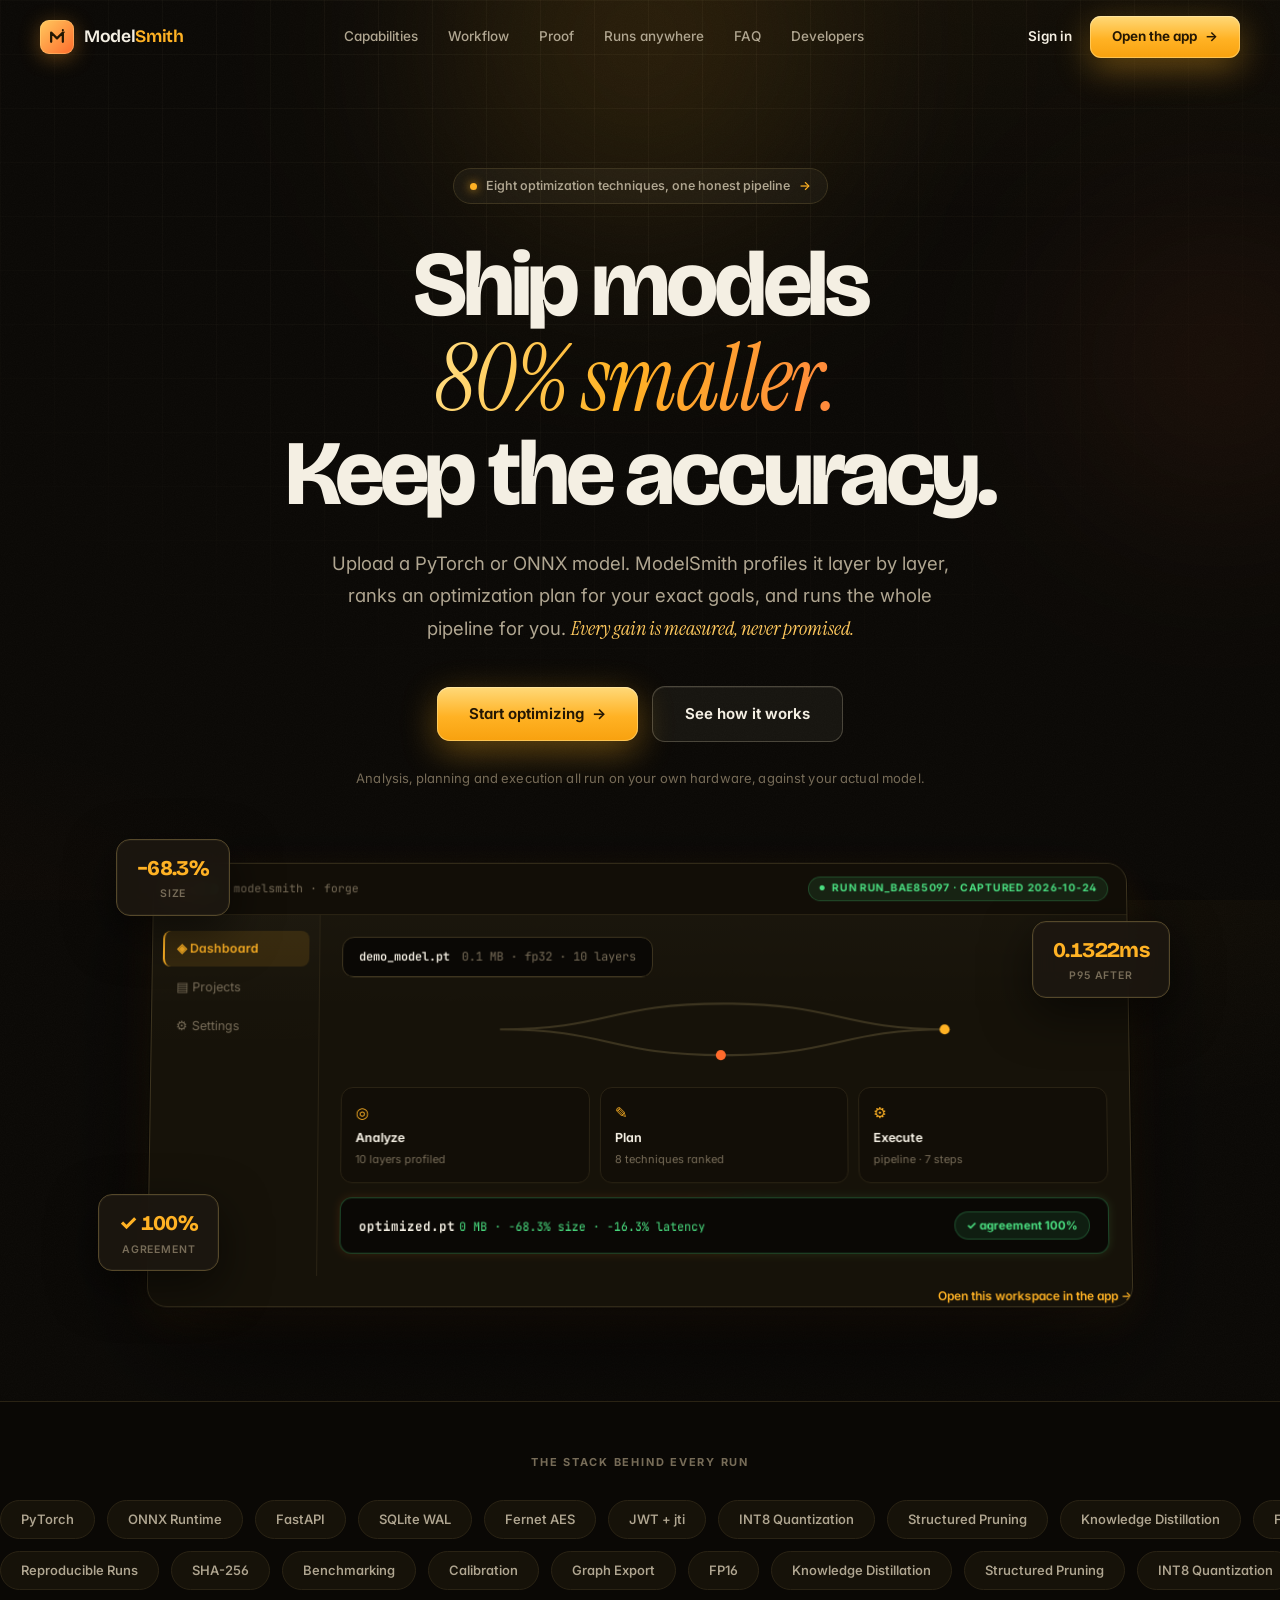
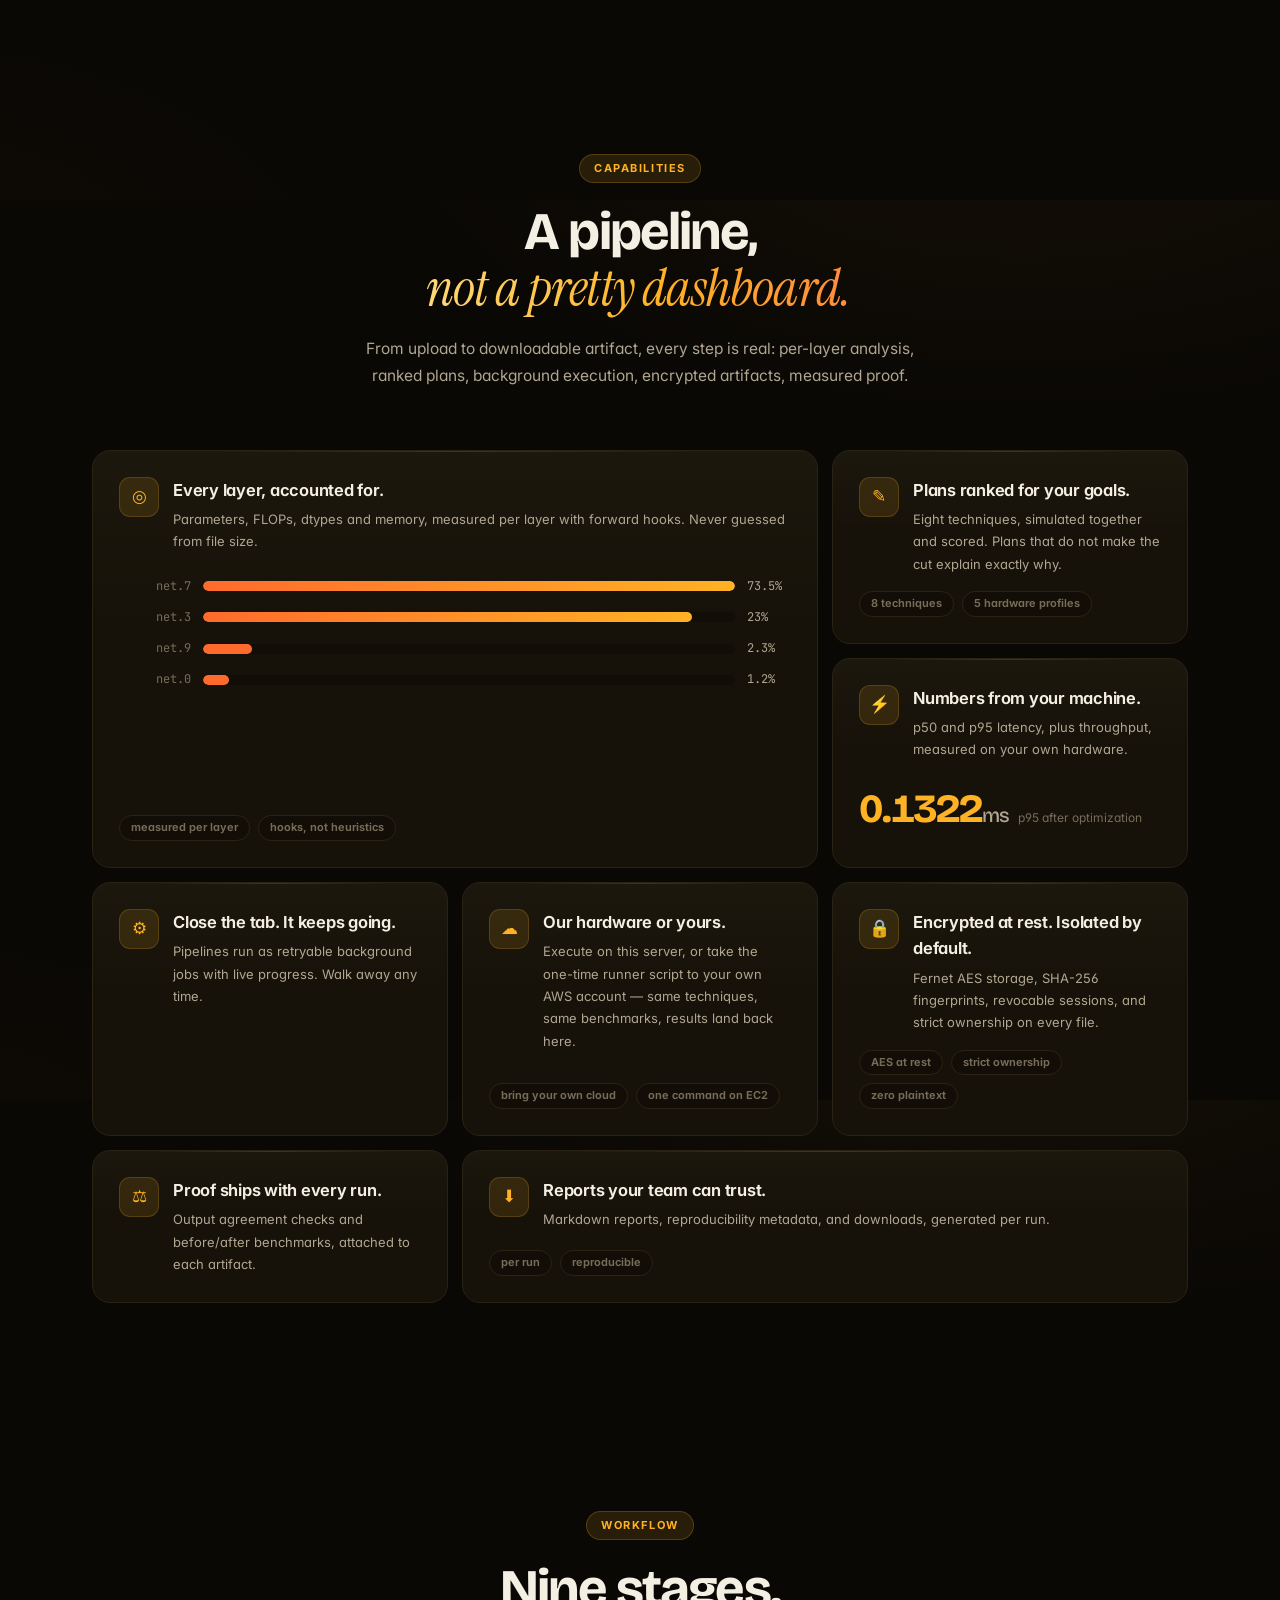
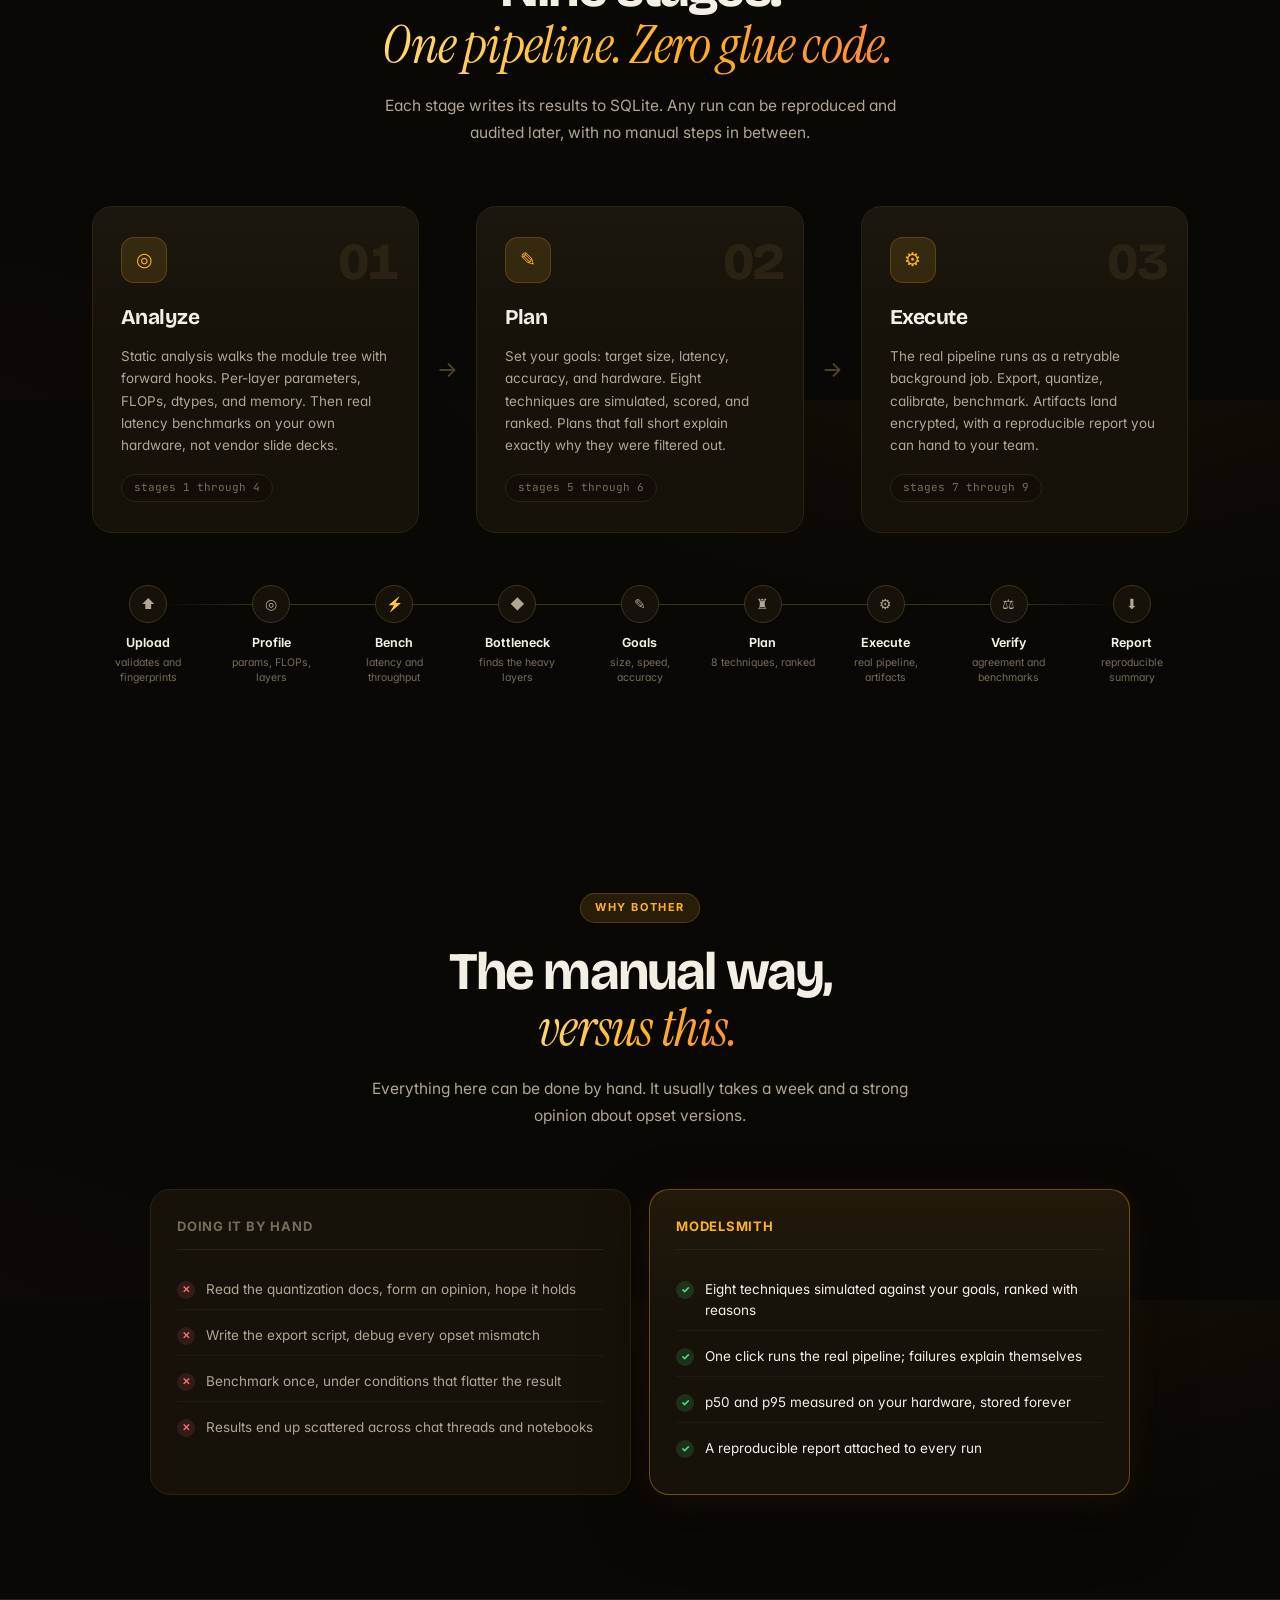
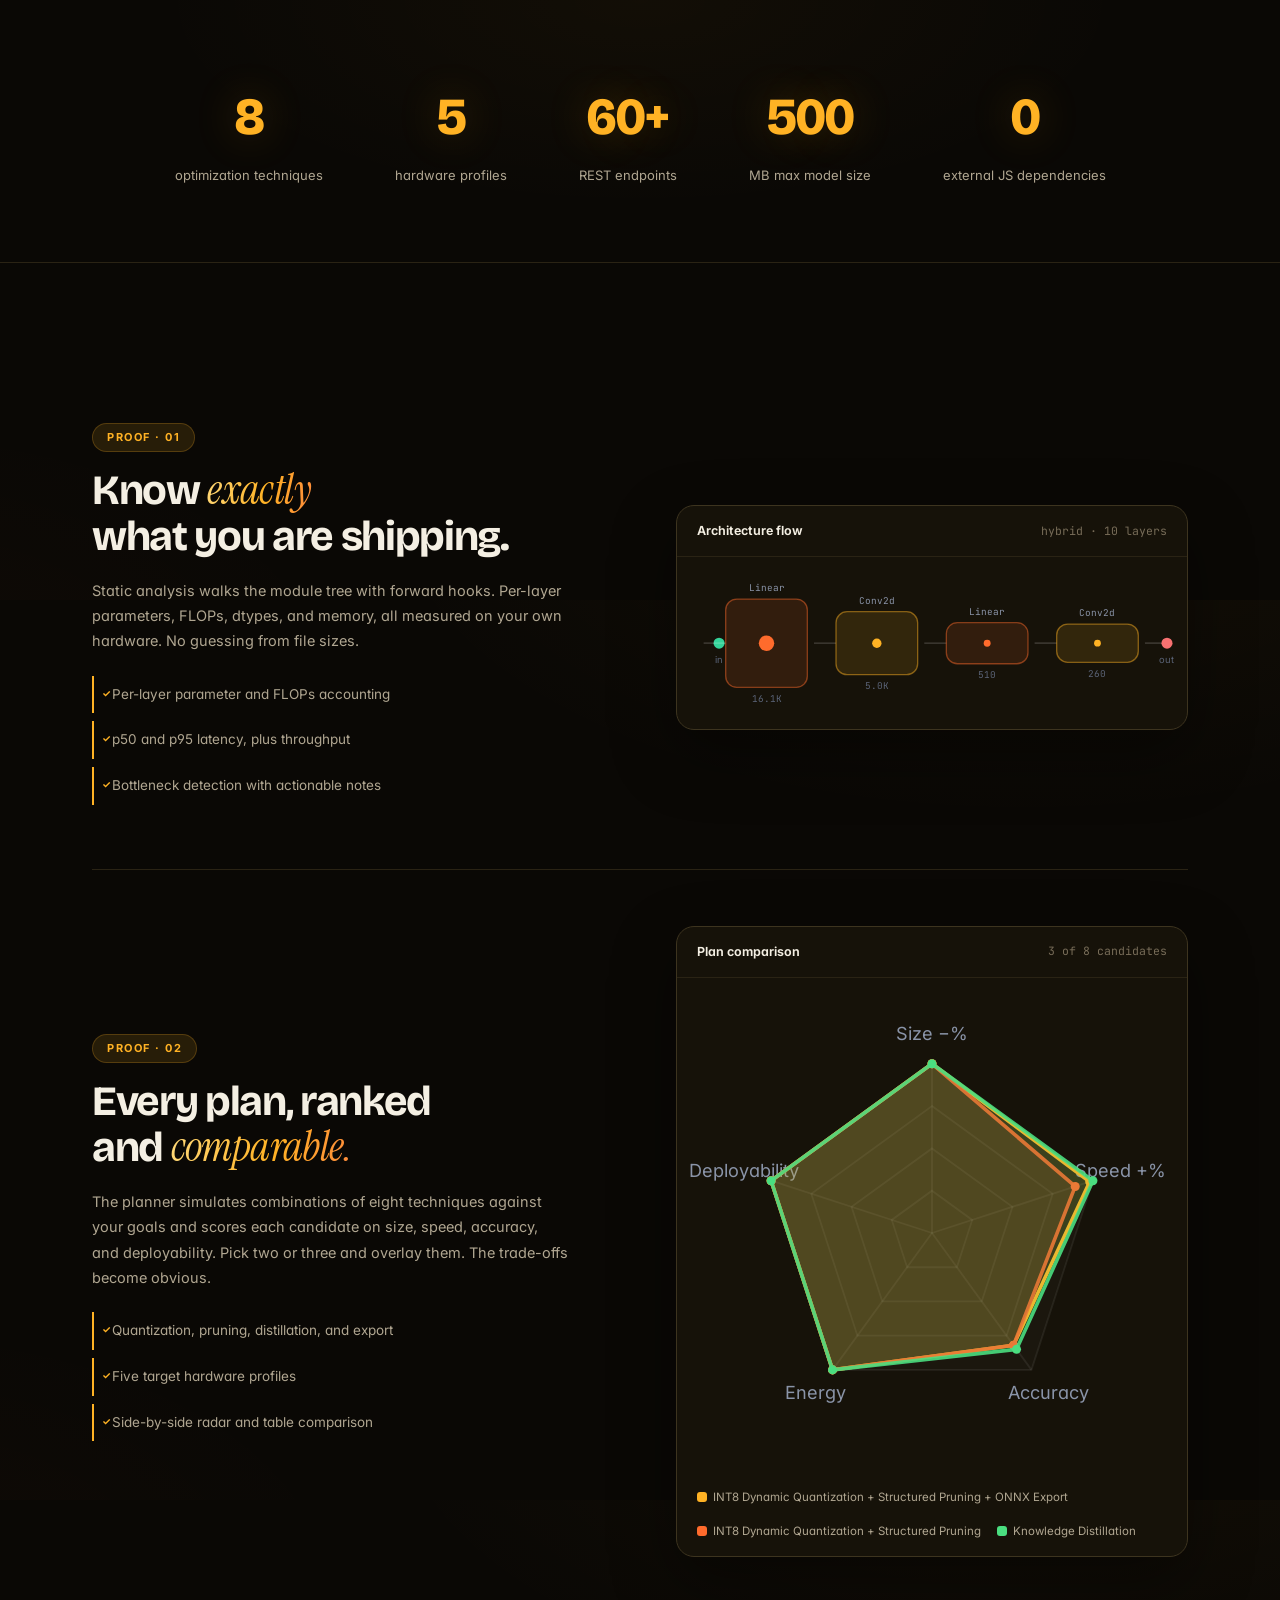
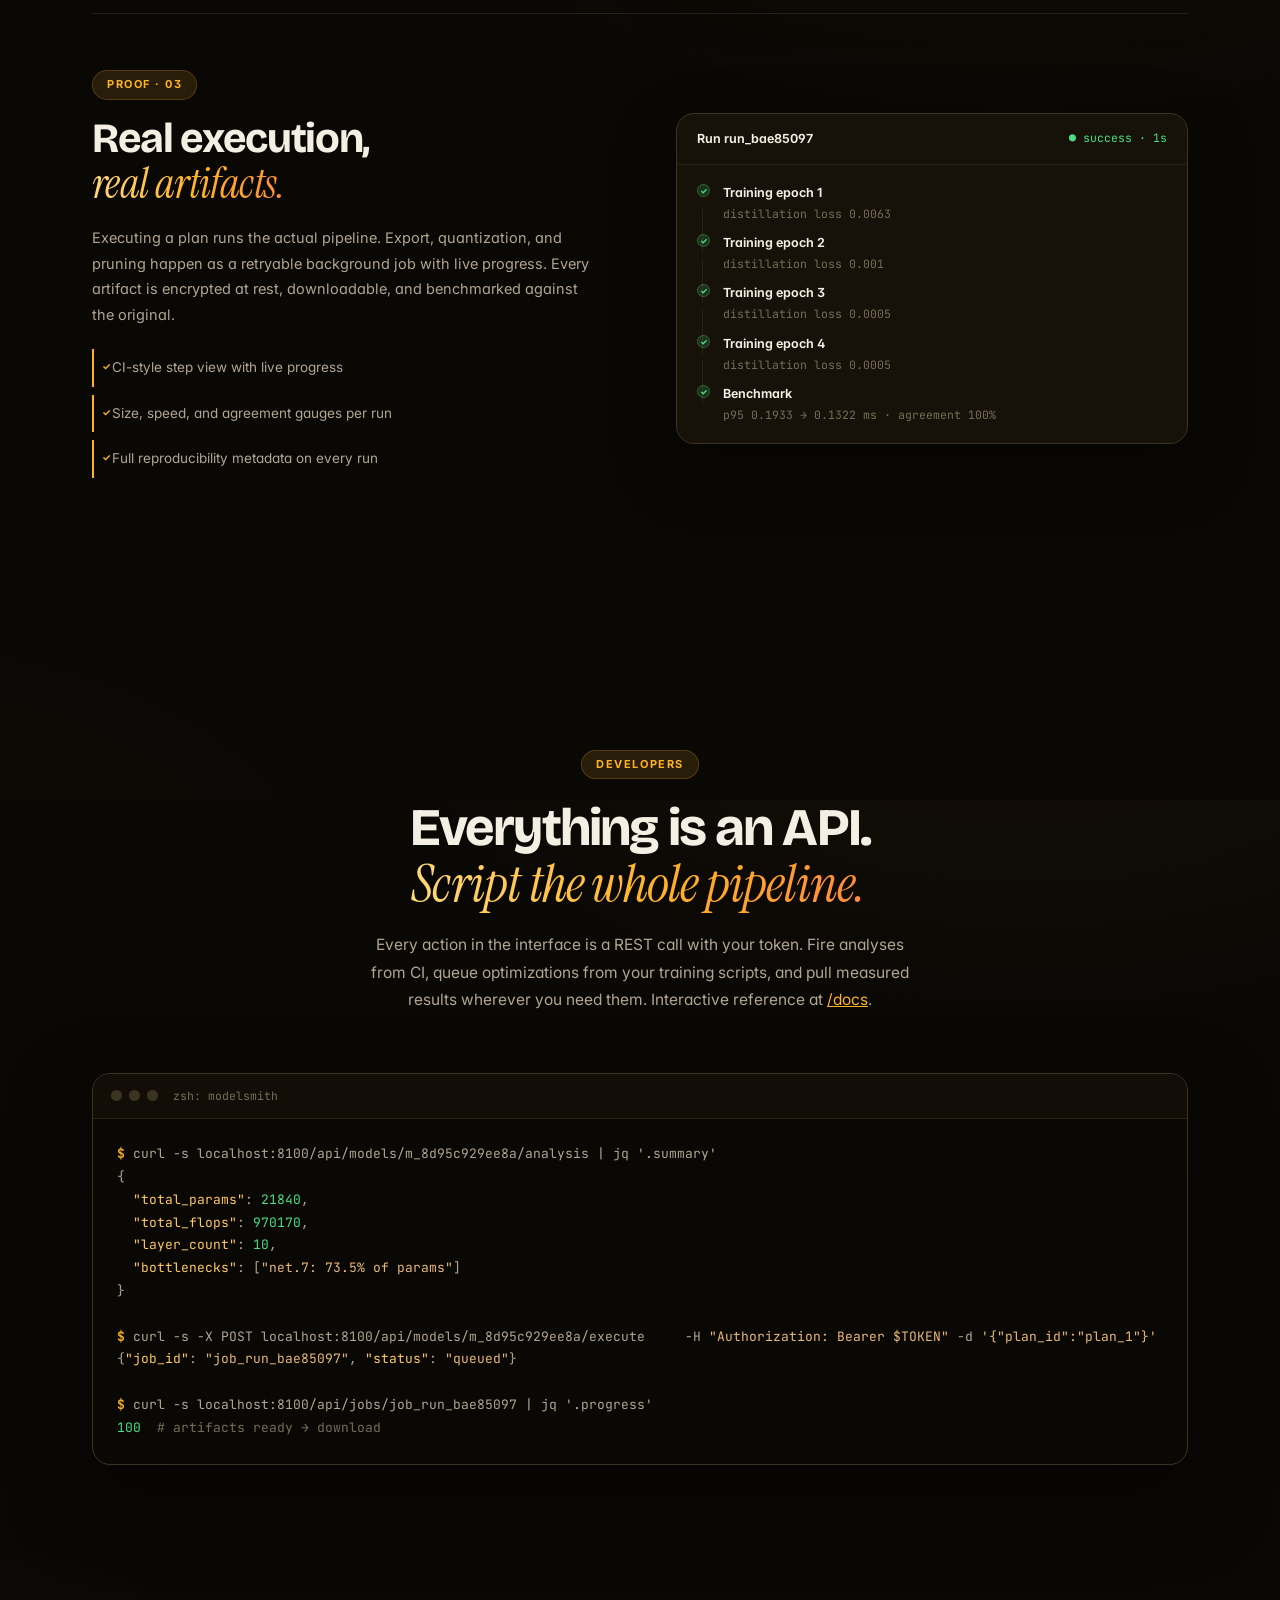
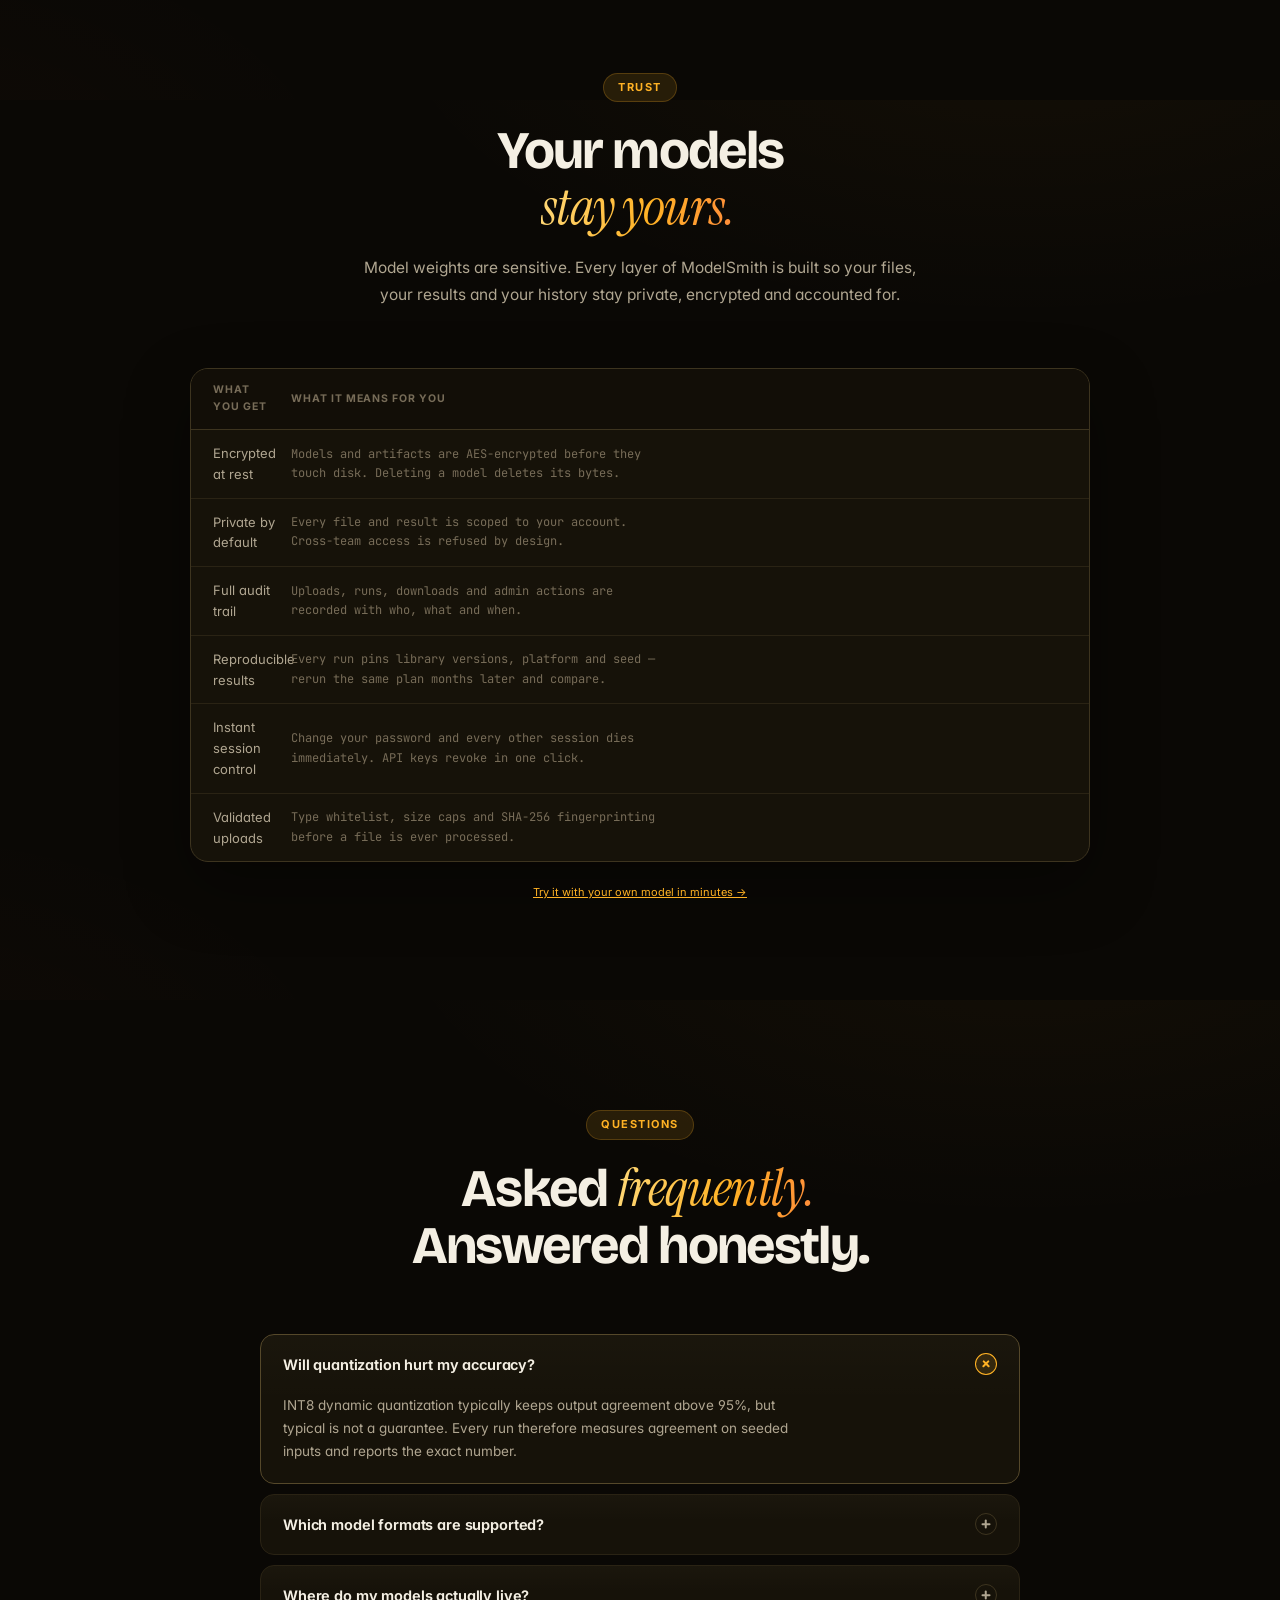
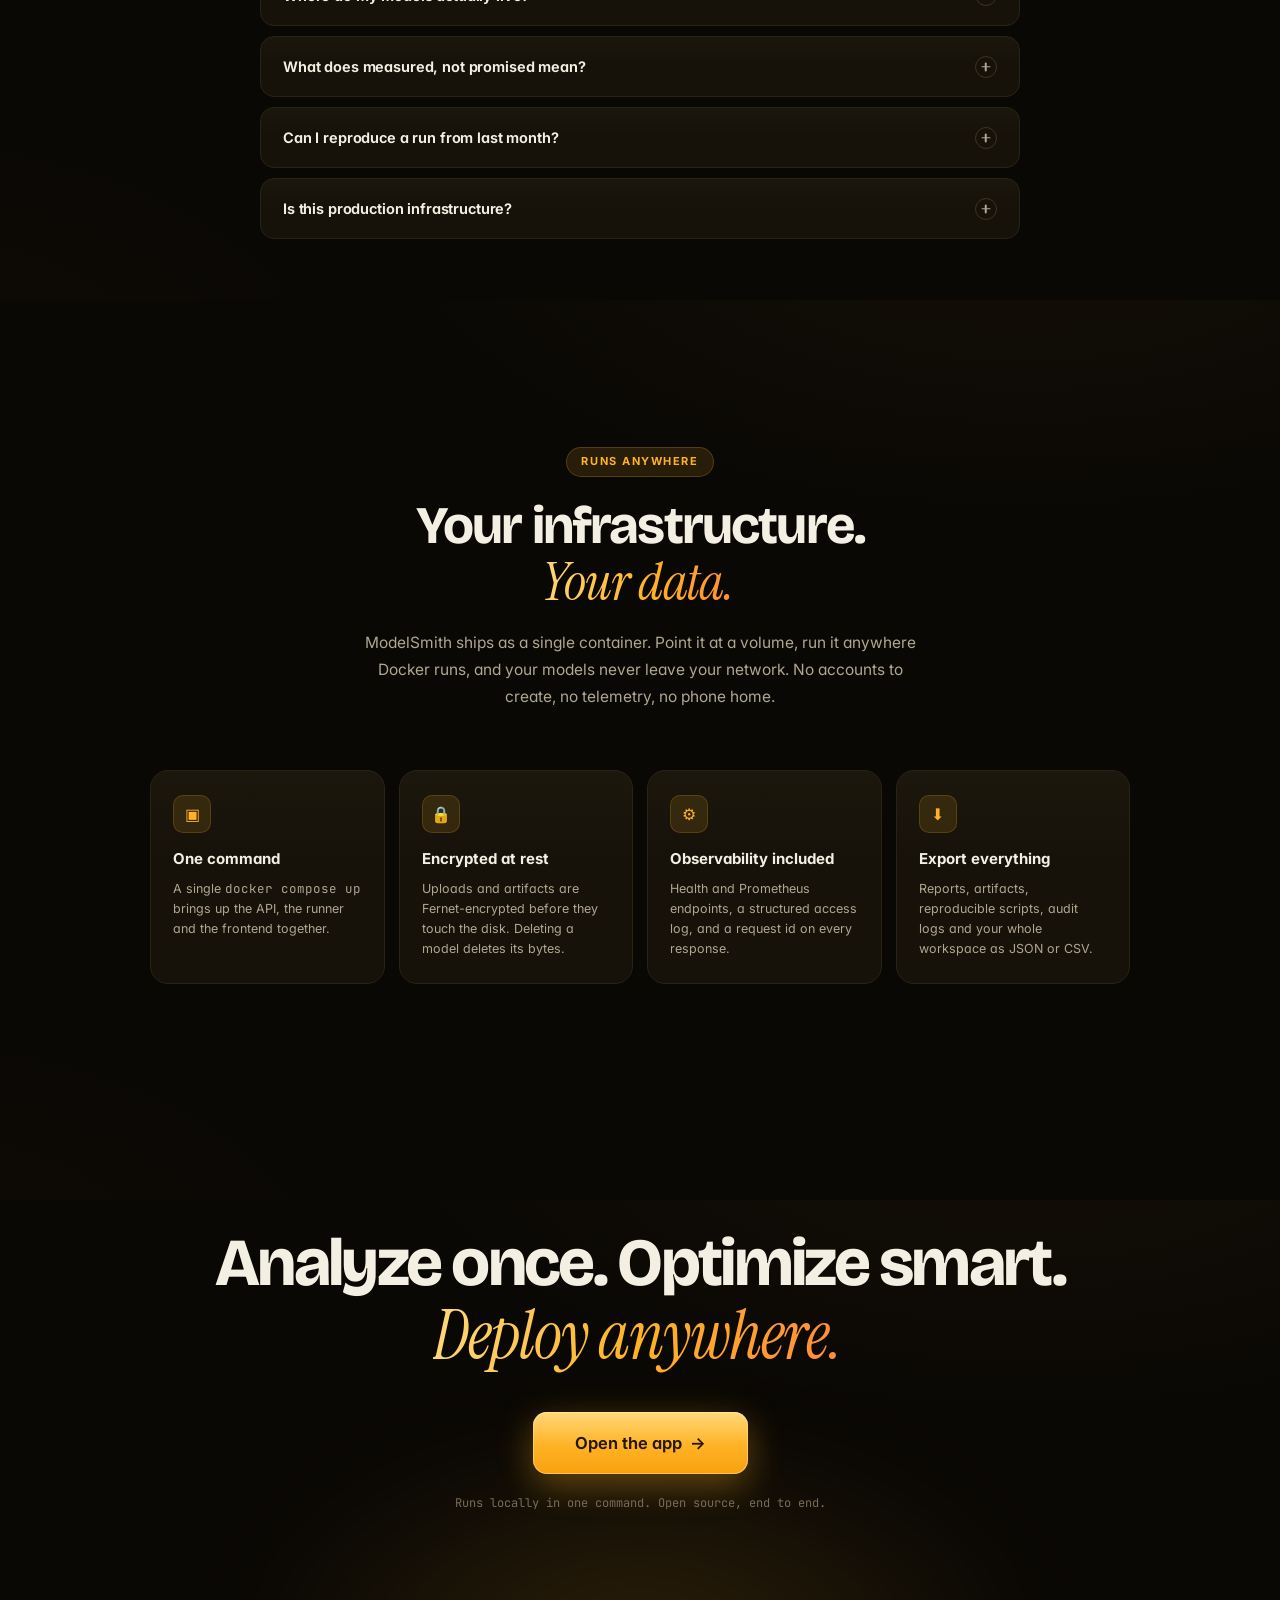
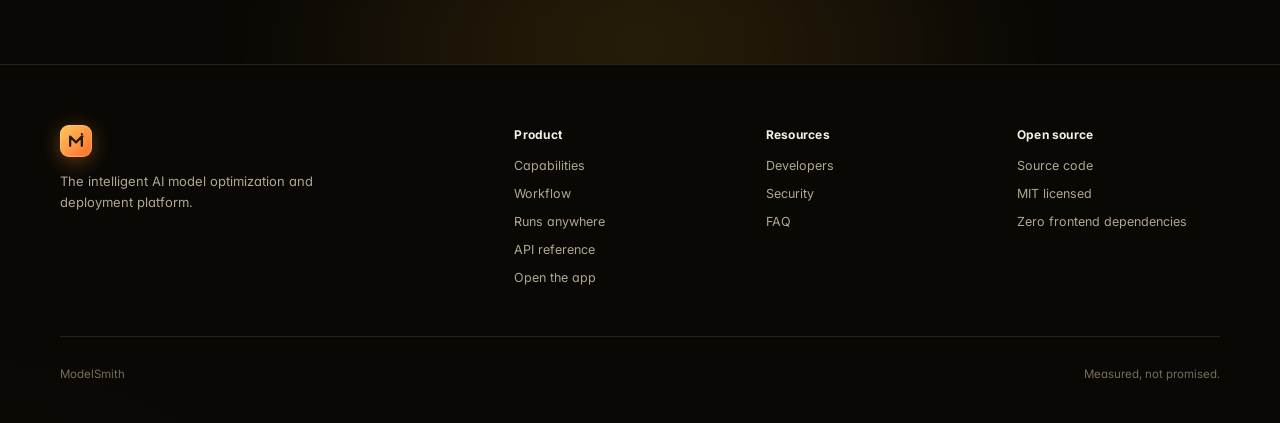
==== app/index.html @ f765e3f3 "live backend list" ====
<!DOCTYPE html>
<html lang="en">
<head>
  <meta charset="UTF-8">
  <meta name="viewport" content="width=device-width, initial-scale=1.0">
  <title>ModelSmith · Analyze Once. Optimize Smart. Deploy Anywhere.</title>
  <link rel="preconnect" href="https://fonts.googleapis.com">
  <link rel="preconnect" href="https://fonts.gstatic.com" crossorigin>
  <link href="https://fonts.googleapis.com/css2?family=Bricolage+Grotesque:opsz,wght@12..96,400..800&family=Instrument+Serif:ital@0;1&family=Inter:wght@400;500;600;700&family=JetBrains+Mono:wght@400;500;600&family=Space+Grotesk:wght@400;500;600;700&display=swap" rel="stylesheet">
  <link rel="stylesheet" href="./style.css?b=1792823025">
  <link rel="icon" type="image/svg+xml" href="./favicon.svg">
  <meta name="description" content="ModelSmith · Analyze any AI model layer by layer, plan the right optimization, execute the pipeline, ship with measured proof of every gain.">
  <meta property="og:title" content="ModelSmith · Ship smaller, faster models.">
  <meta property="og:description" content="Intelligent AI model optimization & deployment platform. Quantization, pruning, export: with reproducible proof of every gain.">
  <meta property="og:type" content="website">
  <meta property="og:image" content="/og.png">
  <meta name="twitter:card" content="summary_large_image">
  <meta name="theme-color" content="#0d0b08">
  <link rel="manifest" href="./manifest.json">
</head>
<body>
  <div id="app"></div>
  <div id="modalRoot" hidden></div>
  <script src="./api-snapshot-load.js?b=1792823025"></script>
  <script src="./charts.js?b=1792823025"></script>
  <script src="./landing.js?b=1792823025"></script>
  <script src="./app.js?b=1792823025"></script>
</body>
</html>
---- app/style.css ----
:root {
  
  --bg:     #0a0805;
  --bg2:    #120e07;
  --panel:  #161209;
  --panel2: #1d1710;
  --panel3: #252017;
  --line:   #2a2314;
  --line2:  #3d341f;
  --line3:  #55482a;

  
  --text:  #f4efe3;
  --dim:   #b0a691;
  --faint: #776c58;

  
  --accent:   #ffb224;
  --accent2:  #ffc95e;
  --accent-soft: rgba(255, 178, 36, 0.12);
  --ember:    #ff6b2c;
  --ember-soft: rgba(255, 107, 44, 0.12);

  
  --good: #4ade80;
  --bad:  #f87171;
  --warn: #e8c252;
  --good-soft: rgba(74, 222, 128, 0.12);
  --bad-soft:  rgba(248, 113, 113, 0.12);

  
  --sans:  "Inter", -apple-system, BlinkMacSystemFont, "Segoe UI", sans-serif;
  --disp:  "Bricolage Grotesque", "Space Grotesk", var(--sans);
  --serif: "Instrument Serif", Georgia, serif;
  --mono:  "JetBrains Mono", ui-monospace, SFMono-Regular, Menlo, monospace;

  
  --r-lg: 18px;
  --r-md: 13px;
  --r-sm: 9px;
  --r-xs: 5px;

  
  --shadow: 0 1px 0 rgba(255, 235, 190, 0.04) inset, 0 14px 44px rgba(0, 0, 0, 0.5);
  --shadow-lg: 0 1px 0 rgba(255, 235, 190, 0.05) inset, 0 24px 80px rgba(0, 0, 0, 0.65);
  --sidebar-w: 236px;

  
  --ease: cubic-bezier(0.16, 1, 0.3, 1);
  --spring: cubic-bezier(0.34, 1.56, 0.64, 1);
  --snap: cubic-bezier(0.2, 0.8, 0.2, 1);
  --dur: 600ms;
}

*, *::before, *::after { box-sizing: border-box; margin: 0; padding: 0; }
html, body { height: 100%; }
body {
  background:
    radial-gradient(1200px 600px at 80% -12%, rgba(255, 178, 36, 0.045), transparent 55%),
    radial-gradient(900px 500px at -10% 110%, rgba(255, 107, 44, 0.025), transparent 55%),
    var(--bg);
  color: var(--text);
  font-family: var(--sans);
  font-size: 14px;
  line-height: 1.6;
  font-feature-settings: "cv11", "ss01";
  font-optical-sizing: auto;
  -webkit-font-smoothing: antialiased;
  text-rendering: optimizeLegibility;
  overflow-x: hidden;
}
::selection { background: rgba(255, 178, 36, 0.32); color: var(--text); }
h1, h2, h3 {
  font-family: var(--disp);
  letter-spacing: -0.025em;
  line-height: 1.15;
  font-optical-sizing: auto;
}
h1 { font-weight: 700; }
.serif-accent {
  font-family: var(--serif); font-style: italic; font-weight: 400;
  letter-spacing: -0.01em;
}

::-webkit-scrollbar { width: 9px; height: 9px; }
::-webkit-scrollbar-thumb { background: var(--line); border-radius: 5px; }
::-webkit-scrollbar-thumb:hover { background: var(--line2); }
::-webkit-scrollbar-track { background: transparent; }

:focus-visible {
  outline: 2px solid var(--accent);
  outline-offset: 2px;
  border-radius: var(--r-xs);
}

.mono { font-family: var(--mono); font-variant-numeric: tabular-nums; }
code, .mono { font-family: var(--mono); font-size: 0.92em; }
.text-wrap-balance { text-wrap: balance; }
.text-wrap-pretty  { text-wrap: pretty; }

@media (prefers-reduced-motion: reduce) {
  *, *::before, *::after {
    animation-duration: 0.01ms !important;
    animation-iteration-count: 1 !important;
    transition-duration: 0.01ms !important;
  }
  .skeleton { background: var(--line) !important; }
}

#app { min-height: 100vh; }

.bg-fx {
  position: fixed; inset: 0; z-index: -1; pointer-events: none;
  background: radial-gradient(900px 500px at 85% -10%, rgba(255, 178, 36, 0.07), transparent 60%);
}

.shell {
  display: grid;
  grid-template-columns: var(--sidebar-w) 1fr;
  min-height: 100vh;
}

.sidebar {
  position: sticky; top: 0; height: 100vh;
  background: linear-gradient(180deg, var(--panel) 0%, var(--bg2) 100%);
  border-right: 1px solid var(--line);
  display: flex; flex-direction: column;
  padding: 20px 0;
  z-index: 10;
}
.side-logo, .side-logo:visited { text-decoration: none; color: inherit; }
.side-logo {
  display: flex; align-items: center; gap: 10px;
  padding: 0 20px; cursor: pointer; margin-bottom: 28px;
  transition: opacity 0.2s;
}
.side-logo:hover { opacity: 0.85; }
.side-logo > svg {
  width: 34px; height: 34px; padding: 6px; border-radius: 9px;
  background: linear-gradient(135deg, var(--accent2), var(--ember));
  color: #241703; flex: 0 0 34px;
}
.side-logo .mark {
  width: 34px; height: 34px; border-radius: var(--r-sm);
  background: linear-gradient(135deg, var(--accent2), var(--ember));
  color: var(--bg); display: grid; place-items: center;
  font-weight: 700; font-size: 13px; flex-shrink: 0;
  box-shadow: 0 2px 12px rgba(255, 150, 40, 0.25);
  font-family: var(--disp);
}
.side-logo .name {
  font-family: var(--disp); font-size: 17.5px; font-weight: 600; color: var(--text);
  letter-spacing: -0.02em;
}
.side-logo .name em { font-style: normal; color: var(--accent); }
.side-label {
  padding: 0 20px; font-size: 10.5px; font-weight: 600;
  text-transform: uppercase; letter-spacing: 0.1em;
  color: var(--faint); margin-bottom: 6px;
}
.side-nav { padding: 0 8px; }
.side-item, .side-item:visited { text-decoration: none; color: inherit; }
.si { width: 15px; height: 15px; flex: 0 0 15px; opacity: 0.85; }
.side-item.active .si { opacity: 1; }
.side-item:hover .si { opacity: 1; color: var(--accent); }
.theme-btn .si, .bell-btn .si { width: 15px; height: 15px; }
.side-item {
  display: flex; align-items: center; gap: 9px;
  padding: 9px 12px; border-radius: var(--r-md);
  font-size: 13.5px; font-weight: 500; cursor: pointer;
  color: var(--dim); position: relative;
  transition: background 0.2s var(--snap), color 0.2s var(--snap), padding-left 0.25s var(--ease);
  border-left: 3px solid transparent;
}
.side-item:hover { background: var(--panel2); color: var(--text); padding-left: 15px; }
.side-item.active {
  background: linear-gradient(90deg, var(--accent-soft), transparent 80%);
  color: var(--accent); border-left-color: var(--accent);
  font-weight: 600;
}
.side-item.active::before {
  content: ""; position: absolute; left: -3px; top: 20%;
  width: 3px; height: 60%; border-radius: 2px;
  background: var(--accent);
  box-shadow: 0 0 8px rgba(255, 178, 36, 0.6);
}
.side-item .ico { font-size: 15px; opacity: 0.7; transition: opacity 0.2s; }
.side-item:hover .ico, .side-item.active .ico { opacity: 1; }
.side-spacer { flex: 1; }
.side-user {
  padding: 12px 14px; border-top: 1px solid var(--line);
  display: flex; align-items: center; gap: 10px;
}
.avatar {
  width: 32px; height: 32px; border-radius: 10px;
  background: var(--line2); display: grid; place-items: center;
  font-size: 11px; font-weight: 700; color: var(--dim); flex-shrink: 0;
}
.side-user .info {
  flex: 1; min-width: 0; display: flex; flex-direction: column; gap: 2px;
  text-decoration: none; color: inherit;
}
.side-user .info:hover .nm { color: var(--accent); }
.side-user .nm {
  font-size: 12.5px; font-weight: 600; color: var(--text); line-height: 1.25;
  white-space: nowrap; overflow: hidden; text-overflow: ellipsis;
}
.side-user .rl {
  font-size: 9.5px; color: var(--faint); line-height: 1.2; letter-spacing: 0.1em;
  text-transform: uppercase; white-space: nowrap; overflow: hidden; text-overflow: ellipsis;
}
.bell-btn {
  position: relative; background: none; cursor: pointer;
  border: 1px solid var(--line); border-radius: var(--r-xs);
  width: 30px; height: 30px; display: grid; place-items: center; flex: 0 0 auto;
  color: var(--dim); padding: 0;
  transition: border-color 0.2s, color 0.2s;
}
.bell-btn:hover { border-color: var(--line3); color: var(--accent); }
/* Unread count as a real badge: it used to be an 8px dot holding a number,
   so the digit spilled over the bell icon. */
.bell-btn .dot {
  position: absolute; top: -6px; right: -6px; min-width: 16px; height: 16px; padding: 0 4px;
  border-radius: 999px; background: var(--bad); color: #fff;
  font: 700 9.5px/13px var(--mono); text-align: center;
  border: 1.5px solid var(--panel);
}
.bell-btn .dot:empty { display: none; }

.main { display: flex; flex-direction: column; min-width: 0; }
.topline {
  position: sticky; top: 0; z-index: 8;
  display: flex; align-items: center; gap: 12px;
  flex-wrap: wrap;
  padding: 12px 28px;
  background: rgba(13, 11, 8, 0.85);
  backdrop-filter: blur(14px);
  border-bottom: 1px solid var(--line);
}
.crumbs { display: flex; align-items: center; gap: 6px; font-size: 13px; color: var(--dim); }
.crumb-link, .crumb-link:visited { color: inherit; text-decoration: none; cursor: pointer; }
.crumb-link:hover { color: var(--accent); text-decoration: underline; text-underline-offset: 3px; }
.crumbs b { color: var(--text); font-weight: 600; }
.crumbs .sep { color: var(--faint); }
.spacer { flex: 1; }
.search-pill {
  display: flex; align-items: center; gap: 8px;
  align-items: center;
  padding: 6px 14px; border-radius: 20px;
  background: var(--panel); border: 1px solid var(--line);
  font-size: 12px; color: var(--faint); cursor: pointer;
  font-family: inherit; line-height: 1.45; text-align: left;
  transition: border-color 0.2s;
}
.search-pill:hover { border-color: var(--line3); color: var(--dim); }
.search-pill:hover { border-color: var(--line2); }
.search-pill kbd {
  font-family: var(--mono); font-size: 10px;
  padding: 2px 5px; border-radius: 4px;
  background: var(--line); color: var(--dim);
}
.content {
  flex: 1; padding: 24px 28px 40px; max-width: 1480px; width: 100%; margin: 0 auto;
  display: flex; flex-direction: column;
}
.footer {
  margin-top: auto; text-align: center; padding: 32px 0 0; font-size: 11.5px;
  color: var(--faint); letter-spacing: 0.02em;
}

.bento {
  display: grid;
  grid-template-columns: repeat(12, 1fr);
  gap: 14px;
}
.tile, .tile:visited { color: inherit; text-decoration: none; }
.tile {
  background:
    linear-gradient(180deg, rgba(255, 235, 190, 0.02), transparent 40%),
    var(--panel);
  border: 1px solid var(--line);
  border-radius: var(--r-lg);
  padding: 20px;
  position: relative;
  overflow: hidden;
  box-shadow: var(--shadow);
  animation: tileIn var(--dur) var(--ease) both;
  transition: border-color 0.25s var(--snap), transform 0.25s var(--snap),
              box-shadow 0.25s var(--snap);
}
/* Polled views rebuild their grid every couple of seconds; replaying the
   entrance animation each time left long lists permanently half-faded. Only a
   view's first paint animates, re-renders opt out. */
.tile.no-anim, .plan-card.no-anim, .model-tile.no-anim { animation: none; }
.tile.clickable { cursor: pointer; }
.tile.clickable:hover {
  border-color: var(--line3);
  transform: translateY(-2px);
  box-shadow: var(--shadow-lg);
}

.tile::after {
  content: ""; position: absolute; top: 0; left: 12%; right: 12%;
  height: 1px;
  background: linear-gradient(90deg, transparent, rgba(255, 215, 130, 0.14), transparent);
  pointer-events: none;
}
@keyframes tileIn {
  from { opacity: 0; transform: translateY(12px); }
  to   { opacity: 1; transform: translateY(0); }
}
.span2  { grid-column: span 2; }
.span3  { grid-column: span 3; }
.span4  { grid-column: span 4; }
.span5  { grid-column: span 5; }
.span6  { grid-column: span 6; }
.span7  { grid-column: span 7; }
.span8  { grid-column: span 8; }
.span12 { grid-column: span 12; }

.accent-glow::before {
  content: ""; position: absolute; top: -40%; left: -20%;
  width: 140%; height: 180%; border-radius: 50%;
  background: radial-gradient(circle, rgba(255, 178, 36, 0.06), transparent 60%);
  pointer-events: none;
}

.violet-glow::before {
  content: ""; position: absolute; top: -40%; left: -20%;
  width: 140%; height: 180%; border-radius: 50%;
  background: radial-gradient(circle, rgba(255, 107, 44, 0.05), transparent 60%);
  pointer-events: none;
}

.t-head { display: flex; align-items: center; justify-content: space-between; margin-bottom: 12px; }
.t-title { font-weight: 600; font-size: 13.5px; }
.t-label { font-size: 11.5px; text-transform: uppercase; letter-spacing: 0.06em; color: var(--faint); font-weight: 500; margin-bottom: 6px; }
.hero-num { font-family: var(--disp); font-size: 34px; font-weight: 700; font-variant-numeric: tabular-nums; letter-spacing: -0.03em; }
.hero-num small { font-size: 0.55em; color: var(--dim); font-weight: 400; }
.hero-sub { font-size: 12px; color: var(--dim); margin-top: 4px; }

.kv {
  display: grid;
  grid-template-columns: auto 1fr;
  gap: 5px 16px;
  font-size: 12.5px;
}
.kv .k { color: var(--faint); }
.kv .v { font-variant-numeric: tabular-nums; font-family: var(--mono); font-size: 12px; color: var(--dim); }

.pill {
  display: inline-flex; align-items: center; gap: 5px;
  padding: 3px 10px; border-radius: 12px; font-size: 11.5px; font-weight: 600;
  background: var(--line); color: var(--dim);
}
.pill.accent { background: rgba(255, 178, 36, 0.12); color: var(--accent); }
.pill.good   { background: rgba(74, 222, 128, 0.12); color: var(--good); }
.pill.warn   { background: rgba(232, 194, 82, 0.12); color: var(--warn); }
.pill.bad    { background: rgba(248, 113, 113, 0.12); color: var(--bad); }
.tag-mini { font-size: 11px; color: var(--faint); }

.btn {
  display: inline-flex; align-items: center; justify-content: center; gap: 6px;
  padding: 8px 18px; border-radius: var(--r-sm);
  font-size: 13px; font-weight: 600; cursor: pointer;
  border: 1px solid transparent;
  transition: background 0.2s var(--snap), border-color 0.2s var(--snap),
              transform 0.15s var(--snap), box-shadow 0.25s var(--snap);
  font-family: var(--sans);
  user-select: none;
}
.btn:active { transform: scale(0.97); }
.btn.primary {
  background: linear-gradient(180deg, var(--accent2), var(--accent));
  color: var(--bg); border-color: var(--accent);
  box-shadow: 0 1px 0 rgba(255, 255, 255, 0.25) inset, 0 4px 16px rgba(255, 178, 36, 0.18);
}
.btn.primary:hover {
  box-shadow: 0 1px 0 rgba(255, 255, 255, 0.3) inset, 0 6px 24px rgba(255, 178, 36, 0.32);
  transform: translateY(-1px);
}
.btn.primary:active { transform: scale(0.97) translateY(0); }
.btn.ghost {
  background: transparent; color: var(--dim);
  border-color: var(--line2);
}
.btn.ghost:hover {
  border-color: var(--line3); color: var(--text);
  background: var(--panel2);
}
.btn.danger {
  background: var(--bad-soft); color: var(--bad);
  border-color: rgba(248, 113, 113, 0.25);
}
.btn.danger:hover { background: rgba(248, 113, 113, 0.2); border-color: rgba(248, 113, 113, 0.4); }
.btn.small { padding: 5px 12px; font-size: 12px; }
.btn[disabled] { opacity: 0.45; cursor: not-allowed; transform: none !important; }

.skeleton {
  min-height: 80px; border-radius: var(--r-md);
  background: linear-gradient(90deg, var(--line) 25%, var(--line2) 50%, var(--line) 75%);
  background-size: 200% 100%;
  animation: shimmer 1.5s infinite;
}
@keyframes shimmer { to { background-position: -200% 0; } }

.page-head {
  display: flex; align-items: flex-start; justify-content: space-between;
  margin-bottom: 22px; flex-wrap: wrap; gap: 12px;
  animation: pageHeadIn 0.5s var(--ease) both;
}
@keyframes pageHeadIn {
  from { opacity: 0; transform: translateY(-6px); }
  to   { opacity: 1; transform: translateY(0); }
}
.page-head h1 { font-size: 26px; font-weight: 700; letter-spacing: -0.03em; }
.page-head .sub { font-size: 13px; color: var(--dim); margin-top: 5px; max-width: 60ch; }
.page-head .actions { display: flex; gap: 8px; }

.tabs {
  display: flex; gap: 2px; border-bottom: 1px solid var(--line);
  margin-bottom: 20px; padding: 0;
}
.tab {
  padding: 10px 18px; font-size: 13px; font-weight: 500;
  color: var(--faint); cursor: pointer;
  border-bottom: 2px solid transparent; margin-bottom: -1px;
  transition: color 0.2s var(--snap), border-color 0.3s var(--ease),
              background 0.2s var(--snap);
  border-radius: var(--r-xs) var(--r-xs) 0 0;
  background: none; border-top: none; border-left: none; border-right: none;
  font-family: inherit; line-height: 1.45;
}
.tab:focus-visible { color: var(--dim); }
.tab:hover { color: var(--dim); background: rgba(255, 178, 36, 0.03); }
.tab.active {
  color: var(--accent); border-bottom-color: var(--accent); font-weight: 600;
  text-shadow: 0 0 24px rgba(255, 178, 36, 0.4);
}

.feed-item, .feed-item:visited { color: inherit; text-decoration: none; }
.feed-item {
  display: flex; align-items: center; gap: 10px;
  padding: 8px 0; border-bottom: 1px solid rgba(43, 37, 23, 0.5);
  font-size: 12.5px; cursor: pointer;
}
.feed-item:last-child { border-bottom: none; }
.feed-dot { width: 7px; height: 7px; border-radius: 50%; flex-shrink: 0; }
.tx { color: var(--text); }
.tx b { font-weight: 600; }
.tm { font-size: 11px; color: var(--faint); margin-top: 2px; }

.empty {
  text-align: center; padding: 48px 24px; color: var(--dim);
}
.empty .big { font-size: 28px; margin-bottom: 12px; }

.pulse {
  display: inline-block; width: 6px; height: 6px;
  border-radius: 50%; background: var(--accent);
  animation: pulse 1.4s ease-in-out infinite;
}
@keyframes pulse {
  0%, 100% { opacity: 1; transform: scale(1); }
  50%      { opacity: 0.4; transform: scale(0.8); }
}

.modal-back {
  position: fixed; inset: 0; z-index: 50;
  background: rgba(0, 0, 0, 0.55);
  display: flex; align-items: center; justify-content: center;
  animation: fadeIn 0.2s var(--ease) both;
}
@keyframes fadeIn { from { opacity: 0; } to { opacity: 1; } }
.modal-box {
  background: var(--panel2); border: 1px solid var(--line2);
  border-radius: var(--r-lg); padding: 28px;
  max-width: 460px; width: 92%;
  box-shadow: 0 24px 80px rgba(0, 0, 0, 0.6);
  animation: modalIn 0.35s var(--ease) both;
}
@keyframes modalIn {
  from { opacity: 0; transform: translateY(16px) scale(0.97); }
  to   { opacity: 1; transform: translateY(0) scale(1); }
}
.modal-box h3 { font-size: 17px; margin-bottom: 16px; }
.modal-box .actions { display: flex; justify-content: flex-end; gap: 8px; margin-top: 20px; }
.field { display: block; margin-bottom: 14px; }
.field span { display: block; font-size: 12px; font-weight: 600; color: var(--dim); margin-bottom: 5px; }
.field input, .field textarea, .field select {
  width: 100%; padding: 9px 12px; border-radius: var(--r-sm);
  background: var(--bg); border: 1px solid var(--line);
  color: var(--text); font-size: 13px; font-family: var(--sans);
  transition: border-color 0.2s;
}
.field input:focus, .field textarea:focus { border-color: var(--accent); outline: none; }
.field input::placeholder, .field textarea::placeholder { color: var(--faint); }
.field textarea { resize: vertical; min-height: 60px; }

.drop-zone {
  border: 2px dashed var(--line2); border-radius: var(--r-md);
  padding: 36px 24px; text-align: center;
  transition: border-color 0.2s, background 0.2s; cursor: pointer;
}
.drop-zone.drag { border-color: var(--accent); background: rgba(255, 178, 36, 0.04); }

#toast {
  position: fixed; bottom: 24px; left: 50%; transform: translateX(-50%);
  z-index: 100; pointer-events: none;
}
#toast.show {
  display: block;
  background: var(--panel2); border: 1px solid var(--line2);
  padding: 10px 22px; border-radius: var(--r-md);
  font-size: 13px; color: var(--text);
  box-shadow: var(--shadow);
  animation: toastIn 0.35s var(--ease) both;
  pointer-events: auto;
}
#toast.show.err { border-color: rgba(248, 113, 113, 0.3); }
#toast:not(.show) { display: none; }
@keyframes toastIn {
  from { opacity: 0; transform: translateX(-50%) translateY(12px); }
  to   { opacity: 1; transform: translateX(-50%) translateY(0); }
}

.cmdk {
  position: fixed; inset: 0; z-index: 60;
  background: rgba(4, 3, 1, 0.6);
  backdrop-filter: blur(4px);
  display: flex; align-items: flex-start; justify-content: center;
  padding-top: 16vh;
  animation: fadeIn 0.2s var(--ease) both;
}
.cmdk-list {
  width: 560px; max-width: 92vw;
  background: linear-gradient(180deg, rgba(37, 32, 23, 0.92), rgba(29, 23, 16, 0.94));
  backdrop-filter: blur(22px);
  border: 1px solid var(--line3);
  border-radius: var(--r-lg);
  box-shadow: 0 1px 0 rgba(255, 235, 190, 0.06) inset, 0 32px 90px rgba(0, 0, 0, 0.7);
  overflow: hidden;
  animation: cmdkIn 0.35s var(--spring) both;
}
@keyframes cmdkIn {
  from { opacity: 0; transform: translateY(-14px) scale(0.97); }
  to   { opacity: 1; transform: translateY(0) scale(1); }
}
.cmdk-search {
  display: flex; align-items: center; gap: 10px;
  padding: 15px 20px; border-bottom: 1px solid var(--line);
}
.cmdk-search .glyph { color: var(--faint); font-size: 15px; }
.cmdk input {
  flex: 1; padding: 0; border: none;
  background: transparent; color: var(--text);
  font-size: 15px; font-family: var(--sans);
}
.cmdk input:focus { outline: none; }
.cmdk input::placeholder { color: var(--faint); }
.cmdk-group {
  padding: 8px 12px 2px; font-size: 10.5px; font-weight: 600;
  text-transform: uppercase; letter-spacing: 0.09em; color: var(--faint);
}
.cmdk-item {
  display: flex; align-items: center; gap: 11px;
  padding: 9px 12px; margin: 0 6px; border-radius: var(--r-sm);
  cursor: pointer; font-size: 13.5px; color: var(--dim);
  transition: background 0.12s var(--snap), color 0.12s var(--snap);
}
.cmdk-item .ico {
  width: 26px; height: 26px; border-radius: var(--r-xs);
  display: grid; place-items: center; font-size: 13px;
  background: var(--panel3); color: var(--dim);
  flex-shrink: 0; transition: background 0.15s, color 0.15s;
}
.cmdk-item:hover, .cmdk-item.sel { background: var(--accent-soft); color: var(--text); }
.cmdk-item.sel .ico { background: var(--accent); color: var(--bg); }
.cmdk-item .hint { margin-left: auto; font-size: 11px; color: var(--faint); }
.cmdk-foot {
  display: flex; align-items: center; gap: 14px;
  padding: 9px 20px; border-top: 1px solid var(--line);
  font-size: 11px; color: var(--faint); background: rgba(0, 0, 0, 0.2);
}
.cmdk-foot kbd {
  font-family: var(--mono); font-size: 10px;
  padding: 1.5px 5px; border-radius: 4px;
  background: var(--line); color: var(--dim);
}

.notif-panel {
  position: fixed; right: 16px; top: 56px;
  width: 320px; max-height: 420px; overflow-y: auto;
  background: var(--panel2); border: 1px solid var(--line2);
  border-radius: var(--r-lg); box-shadow: var(--shadow);
  z-index: 30; animation: modalIn 0.25s var(--ease) both;
}
.notif-item { padding: 12px 16px; border-bottom: 1px solid var(--line); }
.notif-item.unread { background: rgba(255, 178, 36, 0.04); }
.notif-item .t { font-size: 12.5px; color: var(--text); }
.notif-item .b { font-size: 11px; color: var(--faint); margin-top: 3px; }

.pipe-step {
  display: flex; align-items: flex-start; gap: 12px;
  padding: 10px 0; position: relative;
  font-size: 13px;
}
.pipe-step::before {
  content: ""; position: absolute; left: 11px; top: 28px;
  width: 1px; height: calc(100% - 8px);
  background: var(--line);
}
.pipe-step:last-child::before { display: none; }
.pipe-step .ico {
  width: 22px; height: 22px; border-radius: 50%;
  display: grid; place-items: center; font-size: 11px;
  flex-shrink: 0; border: 1px solid var(--line);
  background: var(--bg); color: var(--faint);
}
.pipe-step.done .ico { background: rgba(74, 222, 128, 0.15); color: var(--good); border-color: rgba(74, 222, 128, 0.3); }
.pipe-step.running .ico { background: rgba(255, 178, 36, 0.15); color: var(--accent); border-color: rgba(255, 178, 36, 0.3); animation: pulse 1.4s infinite; }
.pipe-step.failed .ico { background: rgba(248, 113, 113, 0.15); color: var(--bad); border-color: rgba(248, 113, 113, 0.3); }

.plan-card {
  background: var(--panel); border: 1px solid var(--line);
  border-radius: var(--r-lg); padding: 18px; position: relative;
}
.plan-card.recommended { border-color: rgba(255, 178, 36, 0.3); }
.plan-card.recommended::before {
  content: ""; position: absolute; top: -40%; left: -20%;
  width: 140%; height: 180%; border-radius: 50%;
  background: radial-gradient(circle, rgba(255, 178, 36, 0.05), transparent 60%);
  pointer-events: none;
}
.rank-badge {
  display: inline-flex; align-items: center; justify-content: center;
  width: 24px; height: 24px; border-radius: 50%;
  font-size: 11px; font-weight: 700;
  background: var(--line); color: var(--dim);
}
.recommended .rank-badge { background: var(--accent); color: var(--bg); }
.tech-chip {
  display: inline-block; padding: 2px 8px; border-radius: 6px;
  font-size: 11px; font-weight: 600;
  background: var(--line); color: var(--dim);
}

.report {
  background: var(--bg); border: 1px solid var(--line);
  border-radius: var(--r-md); padding: 20px;
  font-size: 12.5px; line-height: 1.7;
  white-space: pre-wrap; word-break: break-word;
  font-family: var(--mono); color: var(--dim);
  max-height: 600px; overflow-y: auto;
}

.auth-wrap {
  display: grid; place-items: center; min-height: 100vh;
  padding: 24px;
}
.auth-card {
  width: 100%; max-width: 400px;
  background: var(--panel); border: 1px solid var(--line);
  border-radius: var(--r-lg); padding: 36px 32px;
  text-align: center;
}
.auth-brand { display: flex; align-items: center; justify-content: center; gap: 10px; margin-bottom: 24px; }
.auth-brand .mark {
  width: 44px; height: 44px; border-radius: var(--r-md);
  background: var(--accent); color: var(--bg);
  display: grid; place-items: center;
  font-weight: 700; font-size: 16px;
  box-shadow: 0 8px 32px rgba(255, 178, 36, 0.25);
}
.auth-brand h1 { font-family: var(--disp); font-size: 22px; font-weight: 700; }
.auth-brand h1 em { font-style: normal; color: var(--accent); }
.auth-form { text-align: left; margin-top: 20px; }
.auth-form h3 { font-size: 16px; margin-bottom: 6px; text-align: center; }
.auth-form .hint { font-size: 12px; color: var(--dim); margin-bottom: 18px; text-align: center; }
.auth-toggle { margin-top: 16px; font-size: 12.5px; color: var(--dim); }
.auth-toggle a { color: var(--accent); cursor: pointer; font-weight: 600; }
.demo-cred {
  margin-top: 20px; padding: 12px;
  background: var(--bg2); border-radius: var(--r-sm);
  font-size: 11.5px; color: var(--faint); line-height: 1.8;
}

.tbl-wrap { overflow-x: auto; -webkit-overflow-scrolling: touch; }
.tbl { min-width: 520px; }
.tbl-wrap .tbl:has(td:nth-child(3)):not(:has(td:nth-child(4))) { min-width: 380px; }
.tbl { width: 100%; border-collapse: collapse; font-size: 12.5px; }
.tbl th, .tbl td { text-align: left; padding: 9px 12px; border-bottom: 1px solid var(--line); }
.tbl th { font-size: 11px; font-weight: 600; color: var(--faint); text-transform: uppercase; letter-spacing: 0.05em; }
.tbl td { color: var(--dim); }
.tbl tr:hover td { background: rgba(255, 178, 36, 0.02); }

.chart-box { display: flex; justify-content: center; padding: 8px 0; }
.chart-box > div { width: 100%; max-width: 300px; }
.lg-item { display: inline-flex; align-items: center; gap: 5px; font-size: 11px; color: var(--dim); }
.lg-item i { width: 10px; height: 10px; border-radius: 3px; display: inline-block; }

.compare-grid {
  display: grid; grid-template-columns: 1fr 1fr; gap: 16px;
}
@media (max-width: 640px) {
  .compare-grid { grid-template-columns: 1fr; }
}

.ob-step {
  display: inline-flex; align-items: center; gap: 7px;
  padding: 7px 14px; border-radius: 20px;
  font-size: 12.5px; color: var(--faint);
  border: 1px solid var(--line); background: var(--bg2);
}
.ob-step.done { color: var(--good); border-color: rgba(74, 222, 128, 0.25); }
.ob-check { font-size: 11px; }

.search-bar {
  display: flex; align-items: center; gap: 10px; flex-wrap: wrap;
}

.landing {
  min-height: 100vh; color: var(--text);
}
.landing a { color: var(--accent); text-decoration: none; transition: color 0.2s; }
.landing a:hover { color: var(--accent2); }

.reveal {
  opacity: 0; transform: translateY(28px);
  transition: opacity 0.7s var(--ease), transform 0.7s var(--ease);
}
.reveal.revealed { opacity: 1; transform: translateY(0); }

.l-hero-copy > * {
  animation: heroIn 0.8s var(--ease) both;
}
.l-hero-copy > *:nth-child(1) { animation-delay: 0.05s; }
.l-hero-copy > *:nth-child(2) { animation-delay: 0.15s; }
.l-hero-copy > *:nth-child(3) { animation-delay: 0.25s; }
.l-hero-copy > *:nth-child(4) { animation-delay: 0.35s; }
@keyframes heroIn {
  from { opacity: 0; transform: translateY(20px); }
  to   { opacity: 1; transform: translateY(0); }
}
.l-hero .l-forge { animation: forgeIn 0.9s var(--ease) 0.2s both; }
@keyframes forgeIn {
  from { opacity: 0; transform: translateY(24px) scale(0.97); }
  to   { opacity: 1; transform: translateY(0) scale(1); }
}

.l-result-glow { animation: forgePulse 3s ease-in-out infinite; }
@keyframes forgePulse {
  0%, 100% { opacity: 0.22; }
  50%      { opacity: 0.38; }
}

.l-rail-stop .glyph {
  transition: border-color 0.4s, color 0.4s, transform 0.4s var(--ease);
}
.l-rail.revealed .l-rail-stop:hover .glyph {
  border-color: var(--accent); color: var(--accent);
  transform: scale(1.1);
}

.l-panel {
  transition: transform 0.35s var(--ease), border-color 0.35s, box-shadow 0.35s;
}
.l-panel:hover {
  transform: translateY(-4px);
  border-color: var(--line2);
  box-shadow: 0 18px 52px rgba(0, 0, 0, 0.45);
}

.l-rail-stop { transition: transform 0.3s var(--ease); }
.l-rail-stop:hover { transform: translateX(6px); }

.l-stats .num { transition: color 0.3s; }
.l-stats [role="listitem"]:hover .num { color: var(--accent2); }

.l-term code::after {
  content: "▊"; color: var(--accent); animation: caretBlink 1.1s steps(1) infinite;
  font-size: 12px; margin-left: 2px;
}
@keyframes caretBlink { 50% { opacity: 0; } }

.l-feat-grid {
  display: grid; grid-template-columns: repeat(4, 1fr); gap: 14px;
}
.l-feat {
  background: var(--panel); border: 1px solid var(--line);
  border-radius: var(--r-md); padding: 20px 18px;
  transition: border-color 0.3s, transform 0.3s var(--ease);
}
.l-feat:hover { border-color: var(--line2); transform: translateY(-3px); }
.l-feat-ico {
  display: inline-grid; place-items: center;
  width: 34px; height: 34px; border-radius: var(--r-sm);
  background: rgba(255, 178, 36, 0.1); color: var(--accent);
  font-size: 16px; margin-bottom: 12px;
}
.l-feat b { display: block; font-size: 14px; color: var(--text); margin-bottom: 6px; }
.l-feat i { font-size: 12.5px; color: var(--dim); line-height: 1.55; font-style: normal; }

.l-quotes {
  display: grid; grid-template-columns: repeat(3, 1fr); gap: 16px;
}
.l-quote {
  background: var(--panel); border: 1px solid var(--line);
  border-radius: var(--r-md); padding: 22px;
  display: flex; flex-direction: column; gap: 16px;
}
.l-quote blockquote {
  font-size: 13.5px; line-height: 1.65; color: var(--dim);
  text-wrap: pretty;
}
.l-quote figcaption {
  display: flex; align-items: center; gap: 10px; margin-top: auto;
}
.l-quote figcaption .avatar {
  width: 32px; height: 32px; border-radius: 50%;
  background: var(--line2); display: grid; place-items: center;
  font-size: 11px; font-weight: 700; color: var(--dim); flex-shrink: 0;
}
.l-quote figcaption b { display: block; font-size: 12.5px; color: var(--text); }
.l-quote figcaption i { font-size: 11px; color: var(--faint); font-style: normal; }

.l-pricing {
  display: grid; grid-template-columns: repeat(3, 1fr); gap: 16px;
  align-items: stretch;
}
.l-tier {
  background: var(--panel); border: 1px solid var(--line);
  border-radius: var(--r-lg); padding: 26px 24px;
  display: flex; flex-direction: column;
  transition: border-color 0.3s, transform 0.3s var(--ease);
  position: relative;
}
.l-tier:hover { border-color: var(--line2); transform: translateY(-3px); }
.l-tier.hot {
  border-color: rgba(255, 178, 36, 0.35);
  background: linear-gradient(180deg, rgba(255, 178, 36, 0.04), transparent 40%), var(--panel);
}
.tier-badge {
  position: absolute; top: -11px; left: 50%; transform: translateX(-50%);
  background: var(--accent); color: var(--bg);
  font-size: 10.5px; font-weight: 700; letter-spacing: 0.04em;
  padding: 3px 12px; border-radius: 12px; white-space: nowrap;
}
.tier-name { font-size: 13px; color: var(--dim); letter-spacing: 0.05em;
  text-transform: uppercase; font-weight: 600; }
.tier-price {
  font-family: var(--disp); font-size: 38px; font-weight: 700;
  color: var(--text); margin: 10px  0 18px; letter-spacing: -0.03em;
  font-variant-numeric: tabular-nums;
}
.tier-price small { font-size: 14px; color: var(--faint); font-weight: 400; }
.l-tier ul { list-style: none; margin-bottom: 22px; flex: 1; }
.l-tier li {
  padding: 6px 0; font-size: 13px; color: var(--dim);
  border-bottom: 1px solid rgba(43, 37, 23, 0.5);
}
.l-tier li:last-child { border-bottom: none; }
.l-tier .l-cta, .l-tier .l-ghost { justify-content: center; }

.settings-avatar-row {
  display: flex; align-items: center; gap: 16px;
}
.avatar.big {
  width: 56px; height: 56px; font-size: 18px;
  border-radius: var(--r-md); flex-shrink: 0;
  background: rgba(255, 178, 36, 0.12); color: var(--accent);
}

.nf-wrap {
  display: grid; place-items: center; min-height: 100vh; padding: 24px;
}
.nf-card { text-align: center; max-width: 480px; }
.nf-code {
  font-family: var(--disp); font-size: 110px; font-weight: 700;
  letter-spacing: -0.04em; line-height: 1;
  font-variant-numeric: tabular-nums;
  color: var(--line2);
}
.nf-code .nf-hammer {
  color: var(--accent);
  display: inline-block;
  animation: hammerSwing 2.4s ease-in-out infinite;
  transform-origin: 50% 20%;
}
@keyframes hammerSwing {
  0%, 100% { transform: rotate(0deg); }
  30%      { transform: rotate(-24deg); }
  45%      { transform: rotate(8deg); }
  60%      { transform: rotate(0deg); }
}
.nf-card h2 { font-size: 24px; margin: 12px 0 10px; }
.nf-card p { font-size: 14px; color: var(--dim); line-height: 1.7; }
.nf-card code { color: var(--warn); font-size: 12px; }
.nf-actions { display: flex; gap: 10px; justify-content: center; margin-top: 24px; flex-wrap: wrap; }

.content > * { animation: pageIn 0.35s var(--ease) both; }
@keyframes pageIn {
  from { opacity: 0; transform: translateY(8px); }
  to   { opacity: 1; transform: translateY(0); }
}

.l-nav {
  display: flex; align-items: center; justify-content: space-between;
  padding: 16px 48px; position: sticky; top: 0; z-index: 20;
  background: rgba(13, 11, 8, 0.8);
  backdrop-filter: blur(12px);
  border-bottom: 1px solid var(--line);
}
.l-brand { display: flex; align-items: center; gap: 10px; text-decoration: none !important; }
.l-brand .mark {
  width: 32px; height: 32px; border-radius: var(--r-sm);
  background: var(--accent); color: var(--bg);
  display: grid; place-items: center;
  font-weight: 700; font-size: 12px;
  transition: transform 0.3s var(--ease);
}
.l-brand:hover .mark { transform: scale(1.04); }
.l-brand .name { font-family: var(--disp); font-size: 16px; font-weight: 600; color: var(--text); }
.l-brand .name em { font-style: normal; color: var(--accent); }
.l-links { display: flex; gap: 32px; }
.l-links a { font-size: 13.5px; color: var(--dim); font-weight: 500; position: relative; }
.l-links a::after {
  content: ""; position: absolute; bottom: -2px; left: 0; width: 0; height: 1.5px;
  background: var(--accent); transition: width 0.3s var(--ease);
}
.l-links a:hover { color: var(--text); }
.l-links a:hover::after { width: 100%; }
.l-nav-cta { display: flex; align-items: center; gap: 12px; }
.desktop-only { display: inline-flex; }
.mobile-only { display: none; }
.l-mob-btn {
  display: none; background: none; border: 1px solid var(--line);
  border-radius: var(--r-xs); color: var(--text); font-size: 18px;
  padding: 4px 10px; cursor: pointer; line-height: 1; }
.l-mob-btn:hover { border-color: var(--line2); }

.l-cta {
  display: inline-flex; align-items: center; gap: 6px;
  padding: 10px 22px; border-radius: var(--r-sm);
  background: var(--accent); color: var(--bg);
  font-size: 13px; font-weight: 600; font-family: var(--sans);
  transition: background 0.2s;
}
.l-cta:hover { background: var(--accent2); color: var(--bg); }
.l-cta.big { padding: 14px 28px; font-size: 15px; }
.l-ghost {
  display: inline-flex; align-items: center; gap: 6px;
  padding: 10px 22px; border-radius: var(--r-sm);
  border: 1px solid var(--line); color: var(--dim);
  font-size: 13px; font-weight: 500; transition: border-color 0.2s, color 0.2s;
}
.l-ghost:hover { border-color: var(--line2); color: var(--text); }
.l-ghost.big { padding: 14px 28px; font-size: 15px; }

.l-hero {
  display: grid; grid-template-columns: 1fr 1fr; gap: 64px;
  padding: 100px 48px 80px; align-items: center;
  max-width: 1200px; margin: 0 auto;
}
.l-hero h1 {
  font-size: clamp(2.6rem, 5.2vw, 4.2rem);
  font-weight: 700; letter-spacing: -0.035em;
  line-height: 1.08; text-wrap: balance;
}
.l-lede {
  font-size: 16px; line-height: 1.7; color: var(--dim);
  margin-top: 20px; max-width: 480px; text-wrap: pretty;
}
.l-hero-cta { display: flex; gap: 12px; margin-top: 32px; }
.l-runline {
  margin-top: 28px; font-family: var(--mono); font-size: 12.5px;
  color: var(--faint); font-variant-numeric: tabular-nums;
}
.l-prompt { color: var(--accent); font-weight: 600; }
.l-dim { color: var(--line2); }

.l-forge {
  background: var(--panel); border: 1px solid var(--line);
  border-radius: var(--r-lg); overflow: hidden;
}
.l-forge-head, .l-term-head {
  display: flex; align-items: center; gap: 6px;
  padding: 10px 14px; background: var(--bg2);
  border-bottom: 1px solid var(--line);
}
.l-forge-head .l-dot, .l-term-head .l-dot {
  width: 10px; height: 10px; border-radius: 50%;
  background: var(--line2);
}
.l-forge-head .l-dot:first-child { background: var(--bad); opacity: 0.7; }
.l-forge-head .l-dot:nth-child(2) { background: var(--warn); opacity: 0.7; }
.l-forge-title { font-size: 11px; color: var(--faint); margin-left: 4px; font-family: var(--mono); }
.l-forge-body { padding: 20px; }

.l-ingot, .l-result {
  display: flex; align-items: center; gap: 10px;
  padding: 10px 14px; border-radius: var(--r-md);
  background: var(--bg); border: 1px solid var(--line);
  font-family: var(--mono); font-size: 12px;
}
.l-result { position: relative; overflow: visible; }
.l-result-glow {
  position: absolute; inset: -2px; border-radius: var(--r-md);
  background: conic-gradient(from 0deg, var(--accent), var(--ember), var(--accent));
  opacity: 0.25; z-index: -1; filter: blur(4px);
}
.l-file, .l-out { color: var(--text); font-weight: 600; }
.l-meta { color: var(--faint); }

.l-flow { padding: 12px 0; }
.l-flow-svg { width: 100%; }

.l-stages {
  display: grid; grid-template-columns: repeat(3, 1fr); gap: 10px;
  padding: 14px 0;
}
.l-stage {
  display: flex; align-items: center; gap: 8px;
  padding: 8px 10px; border-radius: var(--r-sm);
  background: var(--bg2); font-size: 12px;
}
.l-stage-ico { color: var(--accent); font-size: 14px; }
.l-stage b { color: var(--text); font-weight: 600; }
.l-stage i { color: var(--faint); font-size: 11px; }
.l-stage .mid { color: var(--faint); font-style: normal; }

.l-built {
  display: flex; align-items: center; gap: 8px;
  padding: 12px 14px; font-size: 11.5px; color: var(--faint);
  border-top: 1px solid var(--line);
}
.l-chip {
  padding: 2px 8px; border-radius: 6px;
  background: var(--line); font-size: 11px; font-weight: 600;
  color: var(--dim);
}

.l-section {
  max-width: 760px; margin: 0 auto;
  padding: 80px 48px;
}
.l-sec-head { margin-bottom: 40px; }
.l-sec-head h2 { font-size: 28px; font-weight: 700; letter-spacing: -0.025em; text-wrap: balance; }
.l-sec-head p { font-size: 15px; color: var(--dim); margin-top: 12px; max-width: 600px; line-height: 1.7; text-wrap: pretty; }

.l-rail {
  list-style: none; counter-reset: rail;
  display: flex; flex-direction: column; gap: 0;
  border-left: 2px solid var(--line);
  margin-left: 24px; padding-left: 0;
}
.l-rail-stop {
  display: flex; align-items: flex-start; gap: 16px;
  padding: 16px 0 16px 24px; position: relative;
  counter-increment: rail;
  border-left: 2px solid var(--line);
  margin-left: -2px;
}
.l-rail-stop::before {
  content: "";
  position: absolute; left: -6px; top: 22px;
  width: 10px; height: 10px; border-radius: 50%;
  background: var(--bg); border: 2px solid var(--line2);
}
.l-rail-stop .glyph {
  width: 28px; height: 28px; border-radius: 50%;
  background: var(--panel2); display: grid; place-items: center;
  font-size: 13px; flex-shrink: 0;
  border: 1px solid var(--line);
}
.l-rail-stop b { font-size: 14px; color: var(--text); display: block; }
.l-rail-stop i { font-size: 12px; color: var(--faint); display: block; margin-top: 2px; }

.l-split {
  display: grid; grid-template-columns: 1fr 1fr; gap: 64px;
  padding: 80px 48px; max-width: 1200px; margin: 0 auto;
  align-items: center;
}
.l-split.flip { direction: rtl; }
.l-split.flip > * { direction: ltr; }
.l-split-copy h2 { font-size: 26px; font-weight: 700; letter-spacing: -0.025em; text-wrap: balance; margin-bottom: 16px; }
.l-split-copy p { font-size: 14.5px; color: var(--dim); line-height: 1.7; margin-bottom: 20px; text-wrap: pretty; }
.l-points { list-style: none; }
.l-points li {
  padding: 6px 0; font-size: 13.5px; color: var(--dim);
  border-left: 2px solid var(--accent); padding-left: 14px;
  margin-bottom: 6px;
}

.l-panel {
  background: var(--panel); border: 1px solid var(--line);
  border-radius: var(--r-lg); overflow: hidden;
}
.l-panel-head {
  display: flex; align-items: center; justify-content: space-between;
  padding: 14px 18px; border-bottom: 1px solid var(--line);
  font-size: 12.5px;
}
.l-panel-head b { color: var(--text); font-weight: 600; }
.l-panel-head span { color: var(--faint); }
.l-ok { color: var(--good) !important; }
.l-chart { padding: 16px; display: flex; justify-content: center; }
.l-legend { padding: 0 18px 14px; display: flex; gap: 16px; }

.l-pipe {
  list-style: none; padding: 14px 18px;
  display: flex; flex-direction: column; gap: 8px;
}
.l-pipe li {
  display: flex; align-items: flex-start; gap: 10px;
  font-size: 12.5px; color: var(--dim);
  position: relative; padding-left: 24px;
}
.l-pipe li::before {
  content: ""; position: absolute; left: 5px; top: 26px;
  width: 1px; height: calc(100% + 2px); background: var(--line);
}
.l-pipe li:last-child::before { display: none; }
.l-pipe li.done span {
  position: absolute; left: 0; top: 1px;
  width: 12px; height: 12px; border-radius: 50%;
  background: rgba(74, 222, 128, 0.15); color: var(--good);
  display: grid; place-items: center; font-size: 8px; font-weight: 700;
}
.l-pipe li b { color: var(--text); font-weight: 600; }
.l-pipe li i { font-size: 11.5px; color: var(--faint); display: block; }

.l-stats {
  display: flex; justify-content: center; gap: 64px;
  padding: 64px 48px; max-width: 1000px; margin: 0 auto;
  border-top: 1px solid var(--line); border-bottom: 1px solid var(--line);
}
.l-stats [role="listitem"] { text-align: center; }
.l-stats .num {
  font-family: var(--disp); font-size: 42px; font-weight: 700;
  color: var(--accent); letter-spacing: -0.03em;
  font-variant-numeric: tabular-nums;
}
.l-stats span { display: block; font-size: 13px; color: var(--dim); margin-top: 4px; }

.l-term {
  background: var(--bg); border: 1px solid var(--line);
  border-radius: var(--r-lg); overflow: hidden;
  font-family: var(--mono); font-size: 13px;
}
.l-term pre { padding: 20px; overflow-x: auto; }
.l-term code { font-size: 13px; line-height: 1.7; color: var(--dim); }
.t-p { color: var(--accent); font-weight: 600; }
.t-k { color: var(--accent2); }
.t-n { color: var(--good); }
.t-s { color: #e8b87a; }
.t-c { color: var(--faint); }

.l-final {
  text-align: center; padding: 100px 48px;
}
.l-final h2 {
  font-size: clamp(2rem, 4.5vw, 3.4rem);
  font-weight: 700; letter-spacing: -0.03em;
  text-wrap: balance; margin-bottom: 32px;
}

.l-foot { border-top: 1px solid var(--line); padding: 48px; }
.l-foot-grid {
  display: grid; grid-template-columns: 2fr 1fr 1fr 1fr; gap: 40px;
  margin-bottom: 40px;
}
.l-foot-brand .mark {
  display: inline-grid; width: 30px; height: 30px; border-radius: var(--r-sm);
  background: var(--accent); color: var(--bg);
  place-items: center;
  font-weight: 700; font-size: 11px; margin-bottom: 12px;
}
.l-foot-brand p { font-size: 13px; color: var(--dim); max-width: 240px; line-height: 1.6; }
.l-foot-col { display: flex; flex-direction: column; gap: 6px; }
.l-foot-col b { font-size: 12px; font-weight: 600; color: var(--text); margin-bottom: 4px; }
.l-foot-col a, .l-foot-col span { font-size: 12.5px; color: var(--dim); }
.l-foot-base {
  padding-top: 24px; border-top: 1px solid var(--line);
  display: flex; justify-content: space-between;
  font-size: 11.5px; color: var(--faint);
}

@media (max-width: 1080px) {
  .bento { grid-template-columns: repeat(6, 1fr); }
  .span2, .span3 { grid-column: span 3; }
  .span4, .span5, .span6, .span7, .span8, .span12 { grid-column: span 6; }
  .l-hero { grid-template-columns: 1fr; gap: 40px; padding: 60px 32px; }
  .l-split { grid-template-columns: 1fr; gap: 32px; padding: 48px 32px; }
  .l-split.flip { direction: ltr; }
  .l-stats { gap: 32px; flex-wrap: wrap; }
  .l-foot-grid { grid-template-columns: 1fr 1fr; }
  .l-nav { padding: 14px 24px; }
  .l-feat-grid { grid-template-columns: repeat(2, 1fr); }
  .l-quotes { grid-template-columns: 1fr; }
  .l-pricing { grid-template-columns: 1fr; max-width: 440px; margin: 0 auto; }
  .l-features, .l-section:has(.l-pricing) { max-width: 980px; }
}
@media (max-width: 760px) {
  .shell { grid-template-columns: 1fr; }
  .sidebar { display: none; }
  .bento { grid-template-columns: 1fr !important; }
  .bento > * { grid-column: 1 / -1 !important; }
  .content { padding: 16px; }
  .l-hero { padding: 40px 20px; }
  .l-hero h1 { font-size: 2rem; }
  .l-stages { grid-template-columns: 1fr; }
  .l-section { padding: 48px 20px; }
  .l-split { padding: 32px 20px; }
  .l-stats { flex-direction: column; gap: 24px; padding: 40px 20px; }
  .l-foot { padding: 32px 20px; }
  .l-foot-grid { grid-template-columns: 1fr; gap: 24px; }
  .l-foot-base { flex-direction: column; gap: 8px; }
  .l-feat-grid { grid-template-columns: 1fr; }
  .l-quote { padding: 18px; }

  
  .desktop-only { display: none !important; }
  .mobile-only { display: inline-flex; }
  .l-mob-btn { display: block; }
  .l-links {
    display: none; position: absolute; top: 100%; left: 0; right: 0;
    flex-direction: column; gap: 0;
    background: var(--panel); border-bottom: 1px solid var(--line);
    padding: 8px 0; box-shadow: var(--shadow);
  }
  .l-links.open {
    display: flex; animation: menuIn 0.3s var(--ease) both;
  }
  .l-links a { padding: 13px 24px; font-size: 14px; }
  .l-links a::after { display: none; }
  .l-links a.l-cta {
    margin: 8px 20px 6px; justify-content: center;
    padding: 10px 22px; font-size: 13px;
  }
}
@keyframes menuIn {
  from { opacity: 0; transform: translateY(-8px); }
  to   { opacity: 1; transform: translateY(0); }
}

.proj-card, .proj-card:visited { color: inherit; text-decoration: none; }
.proj-card { transition: transform 0.25s var(--ease), box-shadow 0.25s var(--ease); }
.proj-card:hover { transform: translateY(-3px); box-shadow: 0 8px 28px rgba(0,0,0,0.4); }
.proj-desc { color: var(--dim); font-size: 12.5px; min-height: 36px; line-height: 1.5; }
.proj-bar-wrap { margin-top: 12px; }
.proj-bar { display: flex; height: 5px; border-radius: 3px; overflow: hidden; background: var(--line); }
.proj-bar-seg { height: 100%; transition: width 0.5s var(--ease); }
.proj-bar-seg.good   { background: var(--good); }
.proj-bar-seg.warn   { background: var(--warn); }
.proj-bar-seg.bad    { background: var(--bad); }
.proj-bar-seg.pending { background: var(--faint); opacity: 0.4; }
.proj-bar-labels { display: flex; gap: 10px; margin-top: 5px; font-size: 11px; }

.empty-svg { text-align: center; padding: 20px 0 8px; opacity: 0.7; }
.empty-svg svg { width: 180px; height: auto; }
.empty h3 { font-size: 16px; font-weight: 600; color: var(--text); margin-bottom: 6px; }
.empty p { font-size: 13px; color: var(--dim); max-width: 340px; margin: 0 auto 14px; line-height: 1.5; }
.empty .btn { margin-top: 8px; }

.toast-rack {
  position: fixed; top: 20px; right: 20px; z-index: 10000;
  display: flex; flex-direction: column; gap: 10px;
  pointer-events: none; max-width: 380px;
}
/* On phones the sticky header sits at the very top, so the rack drops below it
   instead of covering the brand. */
@media (max-width: 760px) {
  .toast-rack { top: 74px; right: 12px; left: 12px; max-width: none; }
}
.toast-item {
  background: color-mix(in srgb, var(--panel) 88%, transparent);
  backdrop-filter: blur(10px);
  color: var(--text);
  border: 1px solid var(--line2);
  border-radius: 12px; padding: 11px 12px 11px 12px;
  font-size: 13px; display: flex; align-items: center; gap: 11px;
  box-shadow: 0 12px 40px rgba(0, 0, 0, 0.35), 0 2px 8px rgba(0, 0, 0, 0.2);
  pointer-events: auto;
  transform: translateX(24px) scale(0.98); opacity: 0;
  transition: transform 0.4s var(--spring), opacity 0.3s var(--ease);
}
.toast-item.in  { transform: translateX(0) scale(1); opacity: 1; }
.toast-item:not(.in) { pointer-events: none; }
.toast-ico {
  width: 22px; height: 22px; flex: 0 0 22px; border-radius: 50%;
  display: grid; place-items: center;
  background: rgba(52, 211, 153, 0.14); color: #34d399;
}
.toast-ico svg { width: 12px; height: 12px; }
.toast-item.err .toast-ico { background: rgba(248, 113, 113, 0.14); color: #f87171; }
.toast-msg { flex: 1; min-width: 0; font-weight: 500; line-height: 1.45; }
.toast-act {
  background: none; border: none; cursor: pointer; flex-shrink: 0;
  color: var(--accent); font-size: 12.5px; font-weight: 600;
  padding: 5px 8px; border-radius: 7px; font-family: inherit;
  transition: background 0.15s;
}
.toast-act:hover { background: rgba(255, 178, 36, 0.10); }
.toast-x {
  background: none; border: none; color: var(--faint); cursor: pointer;
  padding: 4px; border-radius: 6px; line-height: 0; flex-shrink: 0;
  transition: color 0.15s, background 0.15s;
}
.toast-x svg { width: 13px; height: 13px; }
.toast-x:hover { color: var(--text); background: var(--bg2); }

@media (max-width: 1080px) {
  .toast-rack { right: 12px; left: 12px; max-width: none; }
}

@keyframes numPop {
  0%   { opacity: 0; transform: translateY(8px); filter: blur(3px); }
  100% { opacity: 1; transform: translateY(0); filter: blur(0); }
}
.hero-num.counting { animation: numPop 0.5s var(--ease) both; }

.greet-serif {
  font-family: var(--serif); font-style: italic; font-weight: 400;
  letter-spacing: -0.01em;
}

.tour-backdrop {
  position: fixed; inset: 0; z-index: 9000;
  background: rgba(5, 3, 1, 0.72);
  backdrop-filter: blur(2px);
  animation: fadeIn 0.25s var(--ease) both;
}
.tour-spotlight {
  position: fixed; z-index: 9001;
  border-radius: var(--r-lg);
  box-shadow: 0 0 0 4000px rgba(5, 3, 1, 0.72), 0 0 0 2px var(--accent),
              0 0 44px rgba(255, 178, 36, 0.25);
  transition: all 0.45s var(--ease);
  pointer-events: none;
  animation: spotlightIn 0.5s var(--spring) both;
}
@keyframes spotlightIn {
  from { opacity: 0; transform: scale(0.95); }
  to   { opacity: 1; transform: scale(1); }
}
.tour-card {
  position: fixed; z-index: 9002;
  width: 340px; max-width: 92vw;
  background: linear-gradient(180deg, var(--panel3), var(--panel2));
  border: 1px solid var(--line3); border-radius: var(--r-lg);
  box-shadow: var(--shadow-lg);
  padding: 22px;
  animation: modalIn 0.4s var(--spring) both;
}
.tour-card .step-pill {
  display: inline-flex; align-items: center; gap: 6px;
  font-size: 10.5px; font-weight: 700; letter-spacing: 0.08em;
  text-transform: uppercase; color: var(--accent);
  background: var(--accent-soft); padding: 3px 10px; border-radius: 20px;
  margin-bottom: 12px;
}
.tour-card h3 { font-size: 17px; margin-bottom: 8px; letter-spacing: -0.02em; }
.tour-card p { font-size: 13px; color: var(--dim); line-height: 1.6; margin-bottom: 16px; }
.tour-card .tour-actions {
  display: flex; align-items: center; gap: 8px;
}
.tour-card .tour-dots { display: flex; gap: 5px; margin-left: auto; }
.tour-card .tour-dots i {
  width: 6px; height: 6px; border-radius: 50%;
  background: var(--line3); transition: background 0.3s, width 0.3s var(--ease);
}
.tour-card .tour-dots i.on { background: var(--accent); width: 18px; border-radius: 3px; }

.auth-wrap {
  min-height: 100vh; display: grid; place-items: center; padding: 32px 20px;
  background:
    radial-gradient(900px 500px at 50% -10%, rgba(255, 178, 36, 0.06), transparent 60%),
    var(--bg);
}
.auth-card {
  width: 100%; max-width: 400px;
  background: linear-gradient(180deg, rgba(255, 235, 190, 0.02), transparent 40%), var(--panel);
  border: 1px solid var(--line2); border-radius: var(--r-lg);
  padding: 34px 32px; box-shadow: var(--shadow-lg);
  animation: authIn 0.6s var(--ease) both;
  position: relative; overflow: hidden;
}
@keyframes authIn {
  from { opacity: 0; transform: translateY(20px) scale(0.98); }
  to   { opacity: 1; transform: translateY(0) scale(1); }
}
.auth-card::after {
  content: ""; position: absolute; top: 0; left: 15%; right: 15%; height: 1px;
  background: linear-gradient(90deg, transparent, rgba(255, 215, 130, 0.25), transparent);
}

.stat-tile { transition: transform 0.25s var(--snap), border-color 0.25s var(--snap); }
.stat-tile:hover { transform: translateY(-2px); border-color: var(--line3); }
.stat-tile:hover .hero-num { text-shadow: 0 0 30px rgba(255, 178, 36, 0.25); }

.field input, .field select, .field textarea {
  transition: border-color 0.2s var(--snap), box-shadow 0.2s var(--snap), background 0.2s;
}
.field input:focus, .field select:focus, .field textarea:focus {
  border-color: var(--accent) !important;
  box-shadow: 0 0 0 3px rgba(255, 178, 36, 0.12);
  outline: none;
}

.drop-zone {
  border: 1.5px dashed var(--line3); border-radius: var(--r-md);
  padding: 28px 16px; text-align: center; color: var(--dim);
  cursor: pointer; transition: border-color 0.25s, background 0.25s, transform 0.25s var(--snap);
  font-size: 13px;
}
.drop-zone:hover, .drop-zone.drag {
  border-color: var(--accent);
  background: var(--accent-soft);
  transform: scale(1.01);
}

.pipe-step.running .pipe-ico { animation: pulse 1.2s ease-in-out infinite; }

.l-hero h1 {
  font-family: var(--disp);
  font-weight: 700;
  letter-spacing: -0.035em;
}
.l-hero .serif-it {
  font-family: var(--serif); font-style: italic; font-weight: 400;
  letter-spacing: -0.015em;
}

::-webkit-scrollbar { width: 10px; height: 10px; }
::-webkit-scrollbar-thumb {
  background: var(--line2); border-radius: 5px;
  border: 2px solid var(--bg);
}
::-webkit-scrollbar-thumb:hover { background: var(--line3); }

.modal-back { backdrop-filter: blur(3px); }

.n-progress {
  position: fixed; top: 0; left: 0; z-index: 200;
  height: 2px; width: 0%;
  background: linear-gradient(90deg, var(--ember), var(--accent), var(--accent2));
  box-shadow: 0 0 12px rgba(255, 178, 36, 0.55);
  transition: width 0.08s linear;
}

[data-rv] {
  opacity: 0;
  transform: translateY(14px);
  transition:
    opacity 0.45s var(--ease),
    transform 0.45s var(--ease);
  transition-delay: var(--rvd, 0s);
  will-change: opacity, transform;
}
[data-rv].rv-in { opacity: 1; transform: none; filter: none; will-change: auto; }

.n-serif {
  font-family: var(--serif); font-style: italic; font-weight: 400;
  letter-spacing: -0.015em;
}
.n-serif-inline {
  font-family: var(--serif); font-style: italic; font-weight: 400;
  color: var(--accent2); font-size: 1.06em;
}
.n-mono { font-family: var(--mono); }
.n-eyebrow {
  display: inline-block;
  font-size: 11px; font-weight: 700; letter-spacing: 0.14em;
  text-transform: uppercase; color: var(--accent);
  background: var(--accent-soft);
  border: 1px solid rgba(255, 178, 36, 0.22);
  padding: 5px 14px; border-radius: 20px;
  margin-bottom: 20px;
}

.n-btn {
  display: inline-flex; align-items: center; justify-content: center; gap: 8px;
  padding: 10px 22px; border-radius: 11px;
  font-size: 13.5px; font-weight: 650; font-family: var(--sans);
  cursor: pointer; text-decoration: none !important;
  transition: transform 0.25s var(--snap), box-shadow 0.3s var(--snap),
              background 0.25s, border-color 0.25s, filter 0.25s;
  user-select: none; white-space: nowrap;
}
.n-btn:active { transform: scale(0.97); }

.n-btn-primary {
  background: linear-gradient(180deg, #ffd979 0%, #ffb224 55%, #f8a10e 100%);
  color: #241703;
  box-shadow:
    0 0 0 1px rgba(255, 224, 138, 0.55) inset,
    0 1px 0 rgba(255, 255, 255, 0.45) inset,
    0 10px 34px rgba(255, 178, 36, 0.38),
    0 2px 10px rgba(0, 0, 0, 0.5);
}
.n-btn-primary:hover {
  filter: brightness(1.07);
  transform: translateY(-2px);
  box-shadow:
    0 0 0 1px rgba(255, 232, 160, 0.7) inset,
    0 1px 0 rgba(255, 255, 255, 0.5) inset,
    0 16px 48px rgba(255, 178, 36, 0.5),
    0 4px 14px rgba(0, 0, 0, 0.5);
}

.n-btn-secondary {
  background: rgba(255, 240, 205, 0.05);
  color: var(--text);
  border: 1px solid rgba(255, 240, 205, 0.22);
  box-shadow: 0 1px 0 rgba(255, 240, 205, 0.07) inset;
}
.n-btn-secondary:hover {
  background: rgba(255, 240, 205, 0.1);
  border-color: rgba(255, 240, 205, 0.38);
  transform: translateY(-2px);
}

.n-btn-lg { padding: 15px 32px; font-size: 15px; border-radius: 13px; }
.n-btn-xl { padding: 18px 42px; font-size: 16.5px; border-radius: 14px; }

.n-nav {
  position: fixed; top: 0; left: 0; right: 0; z-index: 100;
  display: flex; align-items: center; justify-content: space-between;
  padding: 16px 40px;
  transition: background 0.35s var(--ease), border-color 0.35s,
              padding 0.35s var(--ease), backdrop-filter 0.35s;
  border-bottom: 1px solid transparent;
}
.n-nav.scrolled {
  background: rgba(10, 8, 5, 0.78);
  backdrop-filter: blur(18px) saturate(1.3);
  border-bottom-color: var(--line);
  padding: 11px 40px;
}
.n-brand { display: flex; align-items: center; gap: 10px; text-decoration: none !important; }
.n-mark {
  width: 34px; height: 34px; border-radius: 9px;
  background: linear-gradient(135deg, var(--accent2), var(--ember));
  color: #241703; display: grid; place-items: center;
  font-weight: 800; font-size: 12.5px; font-family: var(--disp);
  box-shadow: 0 4px 20px rgba(255, 160, 40, 0.35),
              0 0 0 1px rgba(255, 224, 138, 0.35) inset;
  transition: transform 0.35s var(--spring);
}
.n-brand:hover .n-mark { transform: scale(1.04); }
.n-brand-name {
  font-family: var(--disp); font-size: 17.5px; font-weight: 650;
  color: var(--text); letter-spacing: -0.02em;
}
.n-brand-name em { font-style: normal; color: var(--accent); }

.n-links { display: flex; align-items: center; gap: 30px; }
.n-links a {
  font-size: 13.5px; font-weight: 500; color: var(--dim);
  text-decoration: none !important; position: relative;
  transition: color 0.2s;
}
.n-links a:not(.n-btn)::after {
  content: ""; position: absolute; bottom: -3px; left: 0;
  width: 0; height: 1.5px; background: var(--accent);
  transition: width 0.3s var(--ease);
}
.n-links a:not(.n-btn):hover { color: var(--text); }
.n-links a:not(.n-btn):hover::after { width: 100%; }

.n-nav-cta { display: flex; align-items: center; gap: 14px; }
.n-nav-signin {
  font-size: 13.5px; font-weight: 600; color: var(--text);
  text-decoration: none !important; padding: 8px 4px;
  transition: color 0.2s;
}
.n-nav-signin:hover { color: var(--accent2); }
.n-mob-btn {
  display: none; background: rgba(255, 240, 205, 0.05);
  border: 1px solid var(--line2); border-radius: 9px;
  color: var(--text); font-size: 17px;
  width: 38px; height: 38px; cursor: pointer; line-height: 1;
}
.n-mob-cta { display: none; }

.n-hero {
  position: relative;
  padding: 168px 32px 96px;
  overflow: clip;
  text-align: center;
}
.n-hero-bg { position: absolute; inset: 0; z-index: -1; pointer-events: none; }

.n-grid-lines {
  position: absolute; inset: 0;
  background-image:
    linear-gradient(rgba(255, 235, 190, 0.034) 1px, transparent 1px),
    linear-gradient(90deg, rgba(255, 235, 190, 0.034) 1px, transparent 1px);
  background-size: 54px 54px;
  -webkit-mask-image: radial-gradient(ellipse 90% 68% at 50% 0%, black 25%, transparent 78%);
  mask-image: radial-gradient(ellipse 90% 68% at 50% 0%, black 25%, transparent 78%);
}
.n-orb {
  position: absolute; border-radius: 50%;
  filter: blur(90px);
}
.n-orb-a {
  width: 640px; height: 640px; top: -280px; left: 50%;
  margin-left: -320px;
  background: radial-gradient(circle, rgba(255, 178, 36, 0.17), transparent 65%);
  animation: nOrbDrift 11s ease-in-out infinite alternate;
}
.n-orb-b {
  width: 480px; height: 480px; top: 120px; right: -180px;
  background: radial-gradient(circle, rgba(255, 107, 44, 0.1), transparent 65%);
  animation: nOrbDrift 14s ease-in-out infinite alternate-reverse;
}
@keyframes nOrbDrift {
  from { transform: translateX(-36px) scale(1); }
  to   { transform: translateX(36px) scale(1.12); }
}

.n-noise {
  position: absolute; inset: 0; opacity: 0.5; mix-blend-mode: overlay;
  background-image: url("data:image/svg+xml,%3Csvg xmlns='http://www.w3.org/2000/svg' width='140' height='140'%3E%3Cfilter id='n'%3E%3CfeTurbulence type='fractalNoise' baseFrequency='0.9' numOctaves='2'/%3E%3CfeColorMatrix type='saturate' values='0'/%3E%3C/filter%3E%3Crect width='140' height='140' filter='url(%23n)' opacity='0.06'/%3E%3C/svg%3E");
}

.n-hero-inner { max-width: 880px; margin: 0 auto; }

.n-badge {
  display: inline-flex; align-items: center; gap: 9px;
  padding: 7px 16px; border-radius: 30px;
  background: rgba(255, 240, 205, 0.04);
  border: 1px solid var(--line2);
  font-size: 12.5px; font-weight: 550; color: var(--dim);
  text-decoration: none !important;
  transition: border-color 0.25s, background 0.25s, transform 0.25s var(--snap);
  margin-bottom: 34px;
}
.n-badge:hover {
  border-color: rgba(255, 178, 36, 0.45);
  background: rgba(255, 178, 36, 0.07);
  transform: translateY(-1px);
  color: var(--text);
}
.n-badge-dot {
  width: 7px; height: 7px; border-radius: 50%;
  background: var(--accent);
  box-shadow: 0 0 10px rgba(255, 178, 36, 0.9);
  animation: pulse 2s ease-in-out infinite;
}
.n-badge-arrow { color: var(--accent); transition: transform 0.25s var(--snap); }
.n-badge:hover .n-badge-arrow { transform: translateX(3px); }

.n-hero h1 {
  font-family: var(--disp);
  font-size: clamp(3.1rem, 7.2vw, 5.9rem);
  font-weight: 750;
  letter-spacing: -0.045em;
  line-height: 1.02;
  text-wrap: balance;
  color: var(--text);
}
.n-h1-line { display: block; }
.n-h1-line .n-serif {
  background: linear-gradient(100deg, #ffd979 5%, #ffb224 45%, #ff8a3c 95%);
  -webkit-background-clip: text; background-clip: text;
  -webkit-text-fill-color: transparent; color: transparent;
  padding-right: 0.08em;
}

.n-lede {
  font-size: clamp(15.5px, 1.8vw, 18.5px);
  line-height: 1.75; color: var(--dim);
  max-width: 620px; margin: 26px auto 0;
  text-wrap: pretty;
}
.n-hero-cta {
  display: flex; align-items: center; justify-content: center;
  gap: 14px; margin-top: 40px; flex-wrap: wrap;
}
.n-hero-hint {
  margin-top: 26px; font-family: var(--mono); font-size: 12.5px;
  color: var(--faint); font-variant-numeric: tabular-nums;
}
.n-prompt { color: var(--accent); font-weight: 600; }
.n-dim { color: var(--line3); }

.n-window-wrap {
  position: relative;
  max-width: 980px; margin: 72px auto 0;
  perspective: 1400px;
}
.n-window {
  position: relative;
  background:
    linear-gradient(180deg, rgba(255, 235, 190, 0.028), transparent 34%),
    var(--panel);
  border: 1px solid var(--line2);
  border-radius: 20px;
  box-shadow:
    0 0 0 1px rgba(0, 0, 0, 0.4),
    0 1px 0 rgba(255, 235, 190, 0.07) inset,
    0 40px 120px rgba(0, 0, 0, 0.65),
    0 12px 44px rgba(255, 150, 40, 0.09);
  overflow: hidden;
  text-align: left;
  transform: rotateX(2.5deg);
  transition: transform 0.8s var(--ease), box-shadow 0.8s var(--ease);
}
.n-window-wrap:hover .n-window {
  transform: rotateX(0deg) translateY(-4px);
  box-shadow:
    0 0 0 1px rgba(0, 0, 0, 0.4),
    0 1px 0 rgba(255, 235, 190, 0.09) inset,
    0 52px 140px rgba(0, 0, 0, 0.7),
    0 16px 56px rgba(255, 150, 40, 0.14);
}
.n-win-head {
  display: flex; align-items: center; gap: 7px;
  padding: 13px 18px;
  background: var(--bg2);
  border-bottom: 1px solid var(--line);
}
.n-win-dot { width: 11px; height: 11px; border-radius: 50%; background: var(--line2); }
.n-win-head .n-win-dot:nth-child(1) { background: rgba(248, 113, 113, 0.65); }
.n-win-head .n-win-dot:nth-child(2) { background: rgba(232, 194, 82, 0.65); }
.n-win-head .n-win-dot:nth-child(3) { background: rgba(74, 222, 128, 0.65); }
.n-win-title {
  font-size: 11.5px; color: var(--faint); margin-left: 8px; font-family: var(--mono);
}
.n-win-open {
  display: block; margin-top: 10px; font-size: 12px; font-weight: 600;
  color: var(--accent); text-decoration: none; text-align: right;
}
.n-win-open:hover { text-decoration: underline; text-underline-offset: 3px; }
.n-win-badge {
  margin-left: auto; font-size: 10.5px; font-weight: 700;
  letter-spacing: 0.07em; text-transform: uppercase;
  color: var(--good); background: rgba(74, 222, 128, 0.1);
  border: 1px solid rgba(74, 222, 128, 0.22);
  padding: 3px 10px; border-radius: 20px;
}
.n-win-badge::before {
  content: "●"; font-size: 7px; margin-right: 6px;
  vertical-align: 1.5px; animation: pulse 2s infinite;
}

.n-win-body { display: flex; min-height: 320px; }
.n-win-col {
  width: 168px; flex-shrink: 0;
  border-right: 1px solid var(--line);
  padding: 16px 10px;
  background: linear-gradient(180deg, rgba(255, 235, 190, 0.015), transparent 40%);
}
.n-win-nav { display: flex; flex-direction: column; gap: 3px; }
.n-win-nav-item {
  font-size: 12.5px; color: var(--faint);
  padding: 8px 12px; border-radius: 8px;
  border-left: 2px solid transparent;
}
.n-win-nav-item.on {
  color: var(--accent); background: var(--accent-soft);
  border-left-color: var(--accent); font-weight: 600;
}
.n-win-main { flex: 1; padding: 22px; display: flex; flex-direction: column; gap: 4px; }

.n-win-file {
  display: inline-flex; align-items: center; gap: 12px; align-self: flex-start;
  padding: 10px 16px; border-radius: 12px;
  background: var(--bg); border: 1px solid var(--line2);
  font-family: var(--mono); font-size: 12px;
}
.n-win-fname { color: var(--text); font-weight: 600; }
.n-win-fmeta { color: var(--faint); }

.n-win-flow { padding: 8px 0 4px; }
.n-flow-svg { width: 100%; max-width: 460px; display: block; margin: 0 auto; }

.n-win-stages {
  display: grid; grid-template-columns: repeat(3, 1fr); gap: 10px;
  padding: 10px 0;
}
.n-win-stage {
  display: flex; flex-direction: column; gap: 3px;
  padding: 13px 14px; border-radius: 12px;
  background: var(--bg2); border: 1px solid var(--line);
  font-size: 12.5px;
  transition: border-color 0.25s, transform 0.25s var(--snap);
}
.n-win-stage:hover { border-color: var(--line3); transform: translateY(-2px); }
.n-win-stage-ico { color: var(--accent); font-size: 15px; }
.n-win-stage b { color: var(--text); font-weight: 650; }
.n-win-stage i { color: var(--faint); font-size: 11px; font-style: normal; }

.n-win-result {
  position: relative;
  display: flex; align-items: center; gap: 14px;
  padding: 13px 18px; border-radius: 12px;
  background: var(--bg); border: 1px solid rgba(74, 222, 128, 0.3);
  margin-top: auto;
}
.n-win-result-glow {
  position: absolute; inset: -1px; border-radius: 12px;
  background: conic-gradient(from 180deg, var(--accent), var(--ember), var(--good), var(--accent));
  opacity: 0.14; z-index: -1; filter: blur(5px);
  animation: forgePulse 3.2s ease-in-out infinite;
}
.n-win-outname { color: var(--text); font-weight: 650; font-family: var(--mono); font-size: 12.5px; }
.n-win-outmeta { color: var(--good); font-family: var(--mono); font-size: 11.5px; }
.n-win-ok {
  margin-left: auto; color: var(--good); font-size: 11.5px; font-weight: 700;
  background: rgba(74, 222, 128, 0.1);
  border: 1px solid rgba(74, 222, 128, 0.25);
  padding: 4px 11px; border-radius: 20px; white-space: nowrap;
}

.n-chip {
  position: absolute; z-index: 3;
  display: flex; flex-direction: column; align-items: center; gap: 1px;
  padding: 12px 20px; border-radius: 14px;
  background: rgba(29, 23, 16, 0.88);
  backdrop-filter: blur(12px);
  border: 1px solid var(--line3);
  box-shadow: 0 16px 48px rgba(0, 0, 0, 0.55), 0 0 0 1px rgba(255, 235, 190, 0.04) inset;
  animation: nChipFloat 5s ease-in-out infinite;
}
.n-chip b {
  font-family: var(--disp); font-size: 21px; font-weight: 750;
  letter-spacing: -0.03em; color: var(--accent);
  font-variant-numeric: tabular-nums;
}
.n-chip span { font-size: 10.5px; font-weight: 600; letter-spacing: 0.08em; text-transform: uppercase; color: var(--faint); }
.n-chip-a { top: -22px; left: -34px; }
.n-chip-b { bottom: 34px; left: -52px; animation-delay: 1.4s; }
.n-chip-c { top: 60px; right: -40px; animation-delay: 2.6s; }
@keyframes nChipFloat {
  0%, 100% { transform: translateY(0); }
  50%      { transform: translateY(-10px); }
}

.n-marquee-sec {
  padding: 52px 0 60px;
  border-top: 1px solid var(--line);
  overflow: hidden;
}
.n-marquee-label {
  text-align: center; font-size: 11px; font-weight: 700;
  letter-spacing: 0.16em; text-transform: uppercase;
  color: var(--faint); margin-bottom: 28px;
}
.n-marquee { display: flex; flex-direction: column; gap: 12px; }
.n-marquee-track {
  display: flex; gap: 12px; width: max-content;
  animation: nMarquee 46s linear infinite;
}
.n-marquee-rev { animation-direction: reverse; animation-duration: 54s; }
.n-marquee:hover .n-marquee-track { animation-play-state: paused; }
@keyframes nMarquee { to { transform: translateX(-50%); } }
.n-marquee-item {
  padding: 8px 20px; border-radius: 30px;
  border: 1px solid var(--line); background: var(--panel);
  font-size: 13px; font-weight: 550; color: var(--dim);
  white-space: nowrap;
  transition: color 0.25s, border-color 0.25s;
}
.n-marquee-item:hover { color: var(--accent2); border-color: var(--line3); }

.n-section { max-width: 1160px; margin: 0 auto; padding: 104px 32px; }
.n-sec-head { text-align: center; margin-bottom: 60px; }
.n-sec-head h2 {
  font-size: clamp(2rem, 4.4vw, 3.3rem);
  font-weight: 720; letter-spacing: -0.035em;
  line-height: 1.08; text-wrap: balance;
}
.n-sec-head .n-serif {
  background: linear-gradient(100deg, #ffd979, #ffb224 55%, #ff8a3c);
  -webkit-background-clip: text; background-clip: text;
  -webkit-text-fill-color: transparent; color: transparent;
  padding-right: 0.06em;
}
.n-sec-head p {
  font-size: 15.5px; color: var(--dim); line-height: 1.75;
  max-width: 560px; margin: 18px auto 0; text-wrap: pretty;
}

.n-bento {
  display: grid;
  grid-template-columns: repeat(3, 1fr);
  gap: 14px;
}
/* Wide screens: an explicit area map tiles all 8 cards with zero holes, so the
   old auto-placement gap under the grid can never come back. The big cell is
   2x2 (its layer-bar content is the tallest), the right column stacks two
   cells to match its height exactly, then a row of three and a 1+2 row.
   3 cols x 4 rows = 12 units for 8 cards. */
@media (min-width: 1081px) {
  .n-bento {
    grid-template-areas:
      "big big c2"
      "big big c3"
      "c4 c5 c6"
      "c7 c8 c8";
  }
  .n-bento > .n-cell:nth-child(1) { grid-area: big; }
  .n-bento > .n-cell:nth-child(2) { grid-area: c2; }
  .n-bento > .n-cell:nth-child(3) { grid-area: c3; }
  .n-bento > .n-cell:nth-child(4) { grid-area: c4; }
  .n-bento > .n-cell:nth-child(5) { grid-area: c5; }
  .n-bento > .n-cell:nth-child(6) { grid-area: c6; }
  .n-bento > .n-cell:nth-child(7) { grid-area: c7; }
  .n-bento > .n-cell:nth-child(8) { grid-area: c8; }
}
.n-cell {
  position: relative;
  background:
    linear-gradient(180deg, rgba(255, 235, 190, 0.022), transparent 42%),
    var(--panel);
  border: 1px solid var(--line);
  border-radius: 18px;
  padding: 26px;
  display: flex; flex-direction: column; gap: 16px;
  overflow: hidden;
  transition: border-color 0.35s, transform 0.35s var(--ease), box-shadow 0.35s;
}
.n-cell::after {
  content: ""; position: absolute; top: 0; left: 14%; right: 14%;
  height: 1px;
  background: linear-gradient(90deg, transparent, rgba(255, 215, 130, 0.16), transparent);
}
.n-cell:hover {
  border-color: var(--line3);
  transform: translateY(-4px);
  box-shadow: 0 24px 64px rgba(0, 0, 0, 0.45);
}
.n-cell-big { grid-row: span 2; }
.n-cell-wide { grid-column: span 2; }
.n-cell-head { display: flex; gap: 14px; align-items: flex-start; }
.n-cell-ico {
  width: 40px; height: 40px; border-radius: 11px; flex-shrink: 0;
  display: grid; place-items: center; font-size: 17px;
  background: var(--accent-soft); color: var(--accent);
  border: 1px solid rgba(255, 178, 36, 0.18);
}
.n-cell-head b { display: block; font-size: 16.5px; font-weight: 650; color: var(--text); margin-bottom: 5px; letter-spacing: -0.015em; }
.n-cell-head i { font-size: 13px; color: var(--dim); line-height: 1.6; font-style: normal; }
.n-cell-tags { display: flex; gap: 8px; flex-wrap: wrap; margin-top: auto; }
.n-cell-tags span {
  font-size: 11px; font-weight: 650; color: var(--faint);
  padding: 3px 11px; border-radius: 20px;
  background: var(--bg2); border: 1px solid var(--line);
}
.n-cell-metric {
  margin-top: auto; display: flex; align-items: baseline; gap: 10px;
}
.n-cell-metric b {
  font-family: var(--disp); font-size: 40px; font-weight: 750;
  letter-spacing: -0.03em; color: var(--accent);
  font-variant-numeric: tabular-nums;
}
.n-cell-metric b small { font-size: 0.5em; color: var(--dim); font-weight: 500; }
.n-cell-metric span { font-size: 12px; color: var(--faint); }

.n-cell-viz { display: flex; flex-direction: column; gap: 12px; margin: 8px 0 4px; }
.n-viz-row { display: flex; align-items: center; gap: 12px; font-size: 12px; }
.n-viz-label {
  font-family: var(--mono); color: var(--faint);
  width: 72px; flex-shrink: 0; text-align: right;
}
.n-viz-bar { flex: 1; height: 10px; border-radius: 5px; background: var(--bg2); overflow: hidden; }
.n-viz-bar i {
  display: block; height: 100%; border-radius: 5px;
  background: linear-gradient(90deg, var(--ember), var(--accent));
  transform-origin: left;
  animation: nVizGrow 1.2s var(--ease) both;
  animation-play-state: paused;
}
.rv-in .n-viz-bar i { animation-play-state: running; }
.n-viz-val { font-family: var(--mono); color: var(--dim); width: 44px; flex-shrink: 0; font-variant-numeric: tabular-nums; }
@keyframes nVizGrow { from { transform: scaleX(0); } to { transform: scaleX(1); } }

.n-flow {
  display: grid;
  grid-template-columns: 1fr auto 1fr auto 1fr;
  gap: 18px; align-items: stretch;
}
.n-flow-card {
  position: relative;
  background:
    linear-gradient(180deg, rgba(255, 235, 190, 0.022), transparent 42%),
    var(--panel);
  border: 1px solid var(--line);
  border-radius: 20px;
  padding: 30px 28px;
  overflow: hidden;
  transition: border-color 0.35s, transform 0.35s var(--ease), box-shadow 0.35s;
}
.n-flow-card:hover {
  border-color: rgba(255, 178, 36, 0.35);
  transform: translateY(-5px);
  box-shadow: 0 28px 72px rgba(0, 0, 0, 0.5), 0 8px 32px rgba(255, 160, 40, 0.08);
}
.n-flow-num {
  position: absolute; top: 14px; right: 20px;
  font-family: var(--disp); font-size: 52px; font-weight: 800;
  letter-spacing: -0.04em; color: var(--line);
  transition: color 0.4s;
  font-variant-numeric: tabular-nums;
}
.n-flow-card:hover .n-flow-num { color: rgba(255, 178, 36, 0.32); }
.n-flow-ico {
  display: inline-grid; place-items: center;
  width: 46px; height: 46px; border-radius: 13px;
  background: var(--accent-soft); color: var(--accent);
  border: 1px solid rgba(255, 178, 36, 0.2);
  font-size: 19px; margin-bottom: 18px;
}
.n-flow-card b {
  display: block; font-family: var(--disp);
  font-size: 21px; font-weight: 700; letter-spacing: -0.025em;
  color: var(--text); margin-bottom: 10px;
}
.n-flow-card p { font-size: 13.5px; color: var(--dim); line-height: 1.65; text-wrap: pretty; }
.n-flow-meta {
  display: inline-block; margin-top: 18px;
  font-family: var(--mono); font-size: 11px; color: var(--faint);
  padding: 4px 12px; border-radius: 20px;
  background: var(--bg2); border: 1px solid var(--line);
}
.n-flow-arrow {
  display: grid; place-items: center;
  color: var(--line3); font-size: 22px;
  animation: nArrowNudge 1.8s ease-in-out infinite;
}
@keyframes nArrowNudge {
  0%, 100% { transform: translateX(0); opacity: 0.6; }
  50%      { transform: translateX(5px); opacity: 1; }
}

.n-rail {
  display: grid; grid-template-columns: repeat(9, 1fr);
  gap: 10px; margin-top: 52px; position: relative;
}
.n-rail::before {
  content: ""; position: absolute; top: 19px; left: 6%; right: 6%;
  height: 1px;
  background: linear-gradient(90deg, transparent, var(--line2) 12%, var(--line2) 88%, transparent);
}
.n-rail-stop {
  position: relative; text-align: center;
  padding: 0 4px;
}
.n-rail-stop .glyph {
  position: relative; z-index: 1;
  width: 38px; height: 38px; border-radius: 50%;
  display: grid; place-items: center;
  margin: 0 auto 10px;
  background: var(--panel); border: 1px solid var(--line2);
  color: var(--dim); font-size: 14px;
  transition: border-color 0.3s, color 0.3s, transform 0.35s var(--spring),
              box-shadow 0.3s;
}
.n-rail-stop:hover .glyph {
  border-color: var(--accent); color: var(--accent);
  transform: translateY(-4px) scale(1.08);
  box-shadow: 0 8px 24px rgba(255, 178, 36, 0.2);
}
.n-rail-stop b { display: block; font-size: 12.5px; font-weight: 650; color: var(--text); }
.n-rail-stop i { display: block; font-size: 10.5px; color: var(--faint); margin-top: 3px; font-style: normal; line-height: 1.4; }

.n-stats {
  display: flex; justify-content: center; gap: 72px; flex-wrap: wrap;
  padding: 76px 32px;
  border-top: 1px solid var(--line);
  border-bottom: 1px solid var(--line);
  background:
    radial-gradient(700px 300px at 50% 0%, rgba(255, 178, 36, 0.035), transparent 70%),
    transparent;
}
.n-stats [role="listitem"] { text-align: center; }
.n-stats .num {
  display: block;
  font-family: var(--disp); font-size: 52px; font-weight: 780;
  color: var(--accent); letter-spacing: -0.04em;
  font-variant-numeric: tabular-nums;
  text-shadow: 0 0 44px rgba(255, 178, 36, 0.22);
  transition: text-shadow 0.3s;
}
.n-stats [role="listitem"]:hover .num { text-shadow: 0 0 60px rgba(255, 178, 36, 0.45); }
.n-stats span { display: block; font-size: 13px; color: var(--dim); margin-top: 6px; }

.n-split {
  display: grid; grid-template-columns: 1fr 1fr;
  gap: 72px; align-items: center;
  padding: 56px 0;
}
.n-split + .n-split { border-top: 1px solid var(--line); }
.n-split-copy .n-eyebrow { margin-bottom: 16px; }
.n-split-copy h2 {
  font-size: clamp(1.8rem, 3.4vw, 2.6rem);
  font-weight: 720; letter-spacing: -0.032em;
  line-height: 1.1; text-wrap: balance; margin-bottom: 18px;
}
.n-split-copy .n-serif {
  background: linear-gradient(100deg, #ffd979, #ffb224 55%, #ff8a3c);
  -webkit-background-clip: text; background-clip: text;
  -webkit-text-fill-color: transparent; color: transparent;
  padding-right: 0.06em;
}
.n-split-copy p { font-size: 14.5px; color: var(--dim); line-height: 1.75; text-wrap: pretty; }
.n-points { list-style: none; margin-top: 22px; }
.n-points li {
  padding: 8px 0 8px 18px; font-size: 13.5px; color: var(--dim);
  border-left: 2px solid var(--accent);
  margin-bottom: 8px; position: relative;
}
.n-points li::before {
  content: "✓"; position: absolute; left: 8px; top: 9px;
  color: var(--accent); font-size: 10px; font-weight: 700;
}

.n-panel {
  background: var(--panel); border: 1px solid var(--line2);
  border-radius: 18px; overflow: hidden;
  box-shadow: 0 24px 64px rgba(0, 0, 0, 0.4);
  transition: transform 0.4s var(--ease), border-color 0.4s;
}
.n-panel:hover { transform: translateY(-4px); border-color: var(--line3); }
.n-panel-head {
  display: flex; align-items: center; justify-content: space-between;
  padding: 15px 20px; border-bottom: 1px solid var(--line);
  font-size: 12.5px;
}
.n-panel-head b { color: var(--text); font-weight: 650; }
.n-panel-head span { color: var(--faint); font-family: var(--mono); font-size: 11.5px; }
.n-ok { color: var(--good) !important; }
.n-chart { padding: 20px; display: flex; justify-content: center; }
.n-legend { padding: 0 20px 16px; display: flex; gap: 16px; flex-wrap: wrap; }
.n-lg-item { display: inline-flex; align-items: center; gap: 6px; font-size: 11.5px; color: var(--dim); }
.n-lg-item i { width: 10px; height: 10px; border-radius: 3px; display: inline-block; }

.n-pipe { list-style: none; padding: 18px 20px; display: flex; flex-direction: column; gap: 10px; }
.n-pipe li {
  display: flex; align-items: flex-start; gap: 12px;
  font-size: 12.5px; color: var(--dim);
  position: relative; padding-left: 26px;
}
.n-pipe li::before {
  content: ""; position: absolute; left: 5px; top: 26px;
  width: 1px; height: calc(100% + 4px); background: var(--line);
}
.n-pipe li:last-child::before { display: none; }
.n-pipe li.done span {
  position: absolute; left: 0; top: 1px;
  width: 13px; height: 13px; border-radius: 50%;
  background: rgba(74, 222, 128, 0.15); color: var(--good);
  display: grid; place-items: center; font-size: 8.5px; font-weight: 800;
  border: 1px solid rgba(74, 222, 128, 0.3);
}
.n-pipe li b { color: var(--text); font-weight: 650; }
.n-pipe li i { font-size: 11.5px; color: var(--faint); display: block; font-style: normal; margin-top: 2px; font-family: var(--mono); }

.n-term {
  background: var(--bg); border: 1px solid var(--line2);
  border-radius: 18px; overflow: hidden;
  font-family: var(--mono); font-size: 13px;
  box-shadow: 0 32px 80px rgba(0, 0, 0, 0.5);
}
.n-term-head {
  display: flex; align-items: center; gap: 7px;
  padding: 13px 18px; background: var(--bg2);
  border-bottom: 1px solid var(--line);
}
.n-term-title { font-size: 11.5px; color: var(--faint); margin-left: 8px; }
.n-term pre { padding: 24px; overflow-x: auto; }
.n-term code { font-size: 13px; line-height: 1.75; color: var(--dim); }

.n-quotes { display: grid; grid-template-columns: repeat(3, 1fr); gap: 16px; }
.n-quote {
  background:
    linear-gradient(180deg, rgba(255, 235, 190, 0.02), transparent 45%),
    var(--panel);
  border: 1px solid var(--line);
  border-radius: 18px; padding: 28px;
  display: flex; flex-direction: column; gap: 22px;
  transition: border-color 0.35s, transform 0.35s var(--ease);
}
.n-quote:hover { border-color: var(--line3); transform: translateY(-4px); }
.n-quote blockquote {
  font-family: var(--serif); font-style: italic;
  font-size: 16.5px; line-height: 1.6; color: var(--text);
  text-wrap: pretty;
}
.n-quote figcaption { display: flex; align-items: center; gap: 12px; margin-top: auto; }
.n-quote-av {
  width: 38px; height: 38px; border-radius: 50%; flex-shrink: 0;
  display: grid; place-items: center;
  font-size: 12px; font-weight: 750;
  background: var(--accent-soft); color: var(--accent2);
  border: 1px solid rgba(255, 178, 36, 0.2);
}
.n-quote figcaption b { display: block; font-size: 13px; color: var(--text); }
.n-quote figcaption i { font-size: 11.5px; color: var(--faint); font-style: normal; }

.n-pricing {
  display: grid; grid-template-columns: repeat(3, 1fr);
  gap: 18px; align-items: stretch;
  max-width: 980px; margin: 0 auto;
}
.n-tier {
  position: relative;
  background:
    linear-gradient(180deg, rgba(255, 235, 190, 0.022), transparent 42%),
    var(--panel);
  border: 1px solid var(--line);
  border-radius: 20px; padding: 32px 30px;
  display: flex; flex-direction: column;
  transition: border-color 0.35s, transform 0.35s var(--ease), box-shadow 0.35s;
}
.n-tier:hover { border-color: var(--line3); transform: translateY(-5px); box-shadow: 0 28px 72px rgba(0, 0, 0, 0.45); }
.n-tier-hot {
  border-color: rgba(255, 178, 36, 0.4);
  background:
    linear-gradient(180deg, rgba(255, 178, 36, 0.055), transparent 42%),
    var(--panel);
  box-shadow: 0 24px 64px rgba(0, 0, 0, 0.4), 0 12px 48px rgba(255, 160, 40, 0.1);
}
.n-tier-hot:hover { box-shadow: 0 32px 84px rgba(0, 0, 0, 0.5), 0 16px 60px rgba(255, 160, 40, 0.16); }
.n-tier-badge {
  position: absolute; top: -13px; left: 50%; transform: translateX(-50%);
  background: linear-gradient(180deg, #ffd979, #ffb224); color: #241703;
  font-size: 10.5px; font-weight: 750; letter-spacing: 0.05em;
  padding: 5px 16px; border-radius: 20px; white-space: nowrap;
  box-shadow: 0 6px 24px rgba(255, 178, 36, 0.4);
}
.n-tier-name {
  font-size: 12.5px; color: var(--dim); letter-spacing: 0.1em;
  text-transform: uppercase; font-weight: 700;
}
.n-tier-price {
  font-family: var(--disp); font-size: 46px; font-weight: 760;
  color: var(--text); margin: 14px 0 24px; letter-spacing: -0.035em;
  font-variant-numeric: tabular-nums;
}
.n-tier-price small { font-size: 15px; color: var(--faint); font-weight: 450; }
.n-tier ul { list-style: none; margin-bottom: 28px; flex: 1; }
.n-tier li {
  display: flex; align-items: center; gap: 10px;
  padding: 9px 0; font-size: 13.5px; color: var(--dim);
  border-bottom: 1px solid rgba(43, 37, 23, 0.5);
}
.n-tier li::before {
  content: "✓"; color: var(--accent); font-size: 11px; font-weight: 800;
  width: 16px; height: 16px; border-radius: 50%;
  background: var(--accent-soft); display: grid; place-items: center;
  flex-shrink: 0;
}
.n-tier li:last-child { border-bottom: none; }
.n-tier .n-btn { width: 100%; }

.n-final {
  position: relative; text-align: center;
  padding: 140px 32px 150px;
  overflow: clip;
}
.n-final-glow {
  position: absolute; left: 50%; bottom: -220px;
  width: 900px; height: 480px; margin-left: -450px;
  background: radial-gradient(ellipse at center, rgba(255, 178, 36, 0.14), transparent 65%);
  filter: blur(50px);
  pointer-events: none;
  animation: forgePulse 4s ease-in-out infinite;
}
.n-final h2 {
  position: relative;
  font-size: clamp(2.4rem, 5.4vw, 4.2rem);
  font-weight: 740; letter-spacing: -0.04em;
  line-height: 1.06; text-wrap: balance;
}
.n-final .n-serif {
  background: linear-gradient(100deg, #ffd979, #ffb224 50%, #ff8a3c);
  -webkit-background-clip: text; background-clip: text;
  -webkit-text-fill-color: transparent; color: transparent;
  padding-right: 0.07em;
}
.n-final-cta { position: relative; margin-top: 40px; }
.n-final-hint {
  position: relative; margin-top: 20px;
  font-family: var(--mono); font-size: 12px; color: var(--faint);
}

.n-foot { border-top: 1px solid var(--line); padding: 60px 40px 40px; }
.n-foot-grid {
  display: grid; grid-template-columns: 2fr 1fr 1fr 1fr;
  gap: 48px; max-width: 1160px; margin: 0 auto 48px;
}
.n-foot-brand .n-mark {
  display: inline-grid; width: 32px; height: 32px; border-radius: 9px;
  background: linear-gradient(135deg, var(--accent2), var(--ember));
  color: #241703; place-items: center;
  font-weight: 800; font-size: 11px; margin-bottom: 14px;
}
.n-foot-brand p { font-size: 13px; color: var(--dim); max-width: 260px; line-height: 1.65; }
.n-foot-col { display: flex; flex-direction: column; gap: 8px; }
.n-foot-col b { font-size: 12px; font-weight: 700; color: var(--text); margin-bottom: 4px; letter-spacing: 0.02em; }
.n-foot-col a, .n-foot-col span { font-size: 12.5px; color: var(--dim); text-decoration: none !important; }
.n-foot-col a:hover { color: var(--accent2); }
.n-foot-base {
  max-width: 1160px; margin: 0 auto;
  padding-top: 28px; border-top: 1px solid var(--line);
  display: flex; justify-content: space-between; gap: 12px; flex-wrap: wrap;
  font-size: 11.5px; color: var(--faint);
}

@media (max-width: 1080px) {
  .n-hero { padding-top: 140px; }
  .n-bento { grid-template-columns: 1fr 1fr; }
  .n-cell-big { grid-row: auto; grid-column: span 2; }
  .n-cell-wide { grid-column: span 1; }
  /* one full-width card mid-grid keeps the 2-col flow gap-free:
     big(2) + 4 singles + wide(2) + 2 singles = 5 clean rows */
  .n-bento > .n-cell:nth-child(6) { grid-column: span 2; }
  .n-flow { grid-template-columns: 1fr; }
  .n-flow-arrow { display: none; }
  .n-rail { grid-template-columns: repeat(3, 1fr); gap: 22px 10px; }
  .n-rail::before { display: none; }
  .n-split { grid-template-columns: 1fr; gap: 36px; padding: 40px 0; }
  .n-quotes { grid-template-columns: 1fr; }
  .n-pricing { grid-template-columns: 1fr; max-width: 460px; }
  .n-stats { gap: 44px; }
  .n-chip-c { display: none; }
  .n-section { padding: 80px 24px; }
}
@media (max-width: 760px) {
  .n-nav { padding: 12px 20px; }
  .n-nav.scrolled { padding: 10px 20px; }
  .n-links {
    display: none; position: absolute; top: 100%; left: 0; right: 0;
    flex-direction: column; align-items: stretch; gap: 0;
    background: rgba(13, 11, 8, 0.97);
    backdrop-filter: blur(20px);
    border-bottom: 1px solid var(--line);
    padding: 10px 0 16px;
  }
  .n-links.open { display: flex; animation: menuIn 0.3s var(--ease) both; }
  .n-links a:not(.n-btn) { padding: 13px 26px; font-size: 14.5px; }
  .n-links a:not(.n-btn)::after { display: none; }
  .n-mob-cta {
    display: inline-flex; margin: 12px 20px 4px;
    justify-content: center;
  }
  .n-nav-signin, .n-nav-cta .n-btn-primary { display: none; }
  .n-mob-btn { display: grid; }

  .n-hero { padding: 120px 20px 72px; }
  .n-hero h1 { font-size: clamp(2.5rem, 11vw, 3.4rem); }
  .n-hero-cta { flex-direction: column; }
  .n-hero-cta .n-btn { width: 100%; }
  .n-hero-hint { font-size: 11px; padding: 0 8px; }

  .n-window-wrap { margin-top: 52px; }
  .n-window { transform: none; }
  .n-win-body { flex-direction: column; }
  .n-win-col { width: 100%; border-right: none; border-bottom: 1px solid var(--line); padding: 12px 16px; }
  .n-win-nav { flex-direction: row; gap: 8px; }
  .n-win-nav-item { border-left: none; border-bottom: 2px solid transparent; }
  .n-win-nav-item.on { border-bottom-color: var(--accent); border-left: none; }
  .n-win-stages { grid-template-columns: 1fr; }
  .n-chip-a, .n-chip-b { display: none; }

  .n-bento { grid-template-columns: 1fr; }
  .n-cell-big, .n-cell-wide { grid-column: span 1; }
  .n-bento > .n-cell:nth-child(6) { grid-column: span 1; }
  .n-rail { grid-template-columns: repeat(2, 1fr); }
  .n-stats { flex-direction: column; gap: 36px; padding: 60px 20px; }
  .n-stats .num { font-size: 44px; }
  .n-section { padding: 64px 20px; }
  .n-split { padding: 36px 0; }
  .n-foot { padding: 44px 20px 32px; }
  .n-foot-grid { grid-template-columns: 1fr; gap: 32px; }
  .n-final { padding: 100px 20px 110px; }
}

@media (prefers-reduced-motion: reduce) {
  .n-marquee-track { animation: none; }
  .n-chip { animation: none; }
  .n-orb { animation: none; }
  .n-flow-arrow { animation: none; }
  [data-rv] { transition: none; }
}

.mob-header {
  display: none; align-items: center; gap: 10px;
  padding: 12px 16px;
  background: rgba(13, 11, 8, 0.92);
  backdrop-filter: blur(14px);
  border-bottom: 1px solid var(--line);
  position: sticky; top: 0; z-index: 15;
}
.mob-header .mark {
  width: 30px; height: 30px; border-radius: var(--r-xs);
  background: linear-gradient(135deg, var(--accent2), var(--ember));
  color: var(--bg); display: grid; place-items: center;
  font-weight: 700; font-size: 11px; font-family: var(--disp); flex-shrink: 0;
}
.mob-header .name {
  font-family: var(--disp); font-size: 15px; font-weight: 600; color: var(--text);
  letter-spacing: -0.02em;
}
.mob-header .name em { font-style: normal; color: var(--accent); }
.mob-hamburger {
  background: none; border: 1px solid var(--line);
  border-radius: var(--r-xs); color: var(--text);
  width: 34px; height: 34px; display: grid; place-items: center;
  cursor: pointer; font-size: 16px; flex-shrink: 0;
  transition: border-color 0.2s, background 0.2s;
}
.mob-hamburger:hover { border-color: var(--line2); background: var(--panel2); }

.sidebar-drawer-backdrop {
  position: fixed; inset: 0; z-index: 80;
  background: rgba(5, 3, 1, 0.55);
  animation: fadeIn 0.2s var(--ease) both;
}
.sidebar-drawer {
  position: fixed; left: 0; top: 0; bottom: 0;
  width: var(--sidebar-w); z-index: 81;
  background: linear-gradient(180deg, var(--panel) 0%, var(--bg2) 100%);
  border-right: 1px solid var(--line);
  display: flex; flex-direction: column; padding: 20px 0;
  animation: drawerIn 0.35s var(--spring) both;
  box-shadow: 0 24px 80px rgba(0, 0, 0, 0.6);
}
@keyframes drawerIn {
  from { transform: translateX(-100%); }
  to   { transform: translateX(0); }
}
.drawer-user {
  padding: 16px; border-top: 1px solid var(--line);
  display: flex; align-items: center; gap: 10px;
}
.drawer-close {
  margin-left: auto; background: none; border: none;
  color: var(--faint); cursor: pointer; font-size: 18px;
  padding: 4px; line-height: 1;
  transition: color 0.2s;
}
.drawer-close:hover { color: var(--text); }

@media (max-width: 760px) {
  .mob-header { display: flex; }
  .sidebar { display: none !important; }
  .shell { grid-template-columns: 1fr; }
  .page-head h1 { font-size: 21px; }
  .hero-num { font-size: 27px; }
  .crumbs { max-width: 46vw; overflow: hidden; text-overflow: ellipsis; white-space: nowrap; }
  .topline { padding: 10px 14px; }
  .content { padding: 14px 14px 32px; }
  .tile { padding: 16px; border-radius: 14px; }
  .plan-card { padding: 15px; }
  .modal-box { padding: 22px 18px; max-height: 92vh; overflow-y: auto; }
  
  .bento[style*="minmax(3"], .bento[style*="minmax(2"],
  .compare-grid[style*="minmax(3"], .compare-grid[style*="minmax(2"] {
    grid-template-columns: 1fr !important;
  }
}

.shortcuts-overlay {
  position: fixed; inset: 0; z-index: 70;
  display: flex; align-items: center; justify-content: center;
  animation: fadeIn 0.2s var(--ease) both;
}
.shortcuts-backdrop {
  position: absolute; inset: 0;
  background: rgba(5, 3, 1, 0.6);
  backdrop-filter: blur(3px);
}
.shortcuts-panel {
  position: relative; z-index: 1;
  width: 520px; max-width: 92vw;
  background: linear-gradient(180deg, var(--panel3), var(--panel2));
  border: 1px solid var(--line3); border-radius: var(--r-lg);
  box-shadow: var(--shadow-lg);
  padding: 28px;
  animation: modalIn 0.35s var(--spring) both;
}
.shortcuts-panel h3 {
  font-size: 18px; margin-bottom: 6px;
  letter-spacing: -0.025em;
}
.shortcuts-panel .sub {
  font-size: 13px; color: var(--dim); margin-bottom: 22px;
}
.shortcuts-group-title {
  font-size: 10.5px; font-weight: 600;
  text-transform: uppercase; letter-spacing: 0.09em;
  color: var(--faint); margin: 16px 0 8px;
  padding-bottom: 4px; border-bottom: 1px solid var(--line);
}
.shortcuts-group-title:first-of-type { margin-top: 0; }
.sc-row {
  display: flex; align-items: center; justify-content: space-between;
  padding: 6px 0; font-size: 13px; color: var(--dim);
}
.sc-row .sc-label { display: flex; align-items: center; gap: 8px; }
.sc-row .sc-label .ico {
  width: 22px; height: 22px; border-radius: 4px;
  background: var(--line); display: grid; place-items: center;
  font-size: 11px; flex-shrink: 0; color: var(--dim);
}
.sc-keys { display: flex; gap: 4px; }
.sc-keys kbd {
  font-family: var(--mono); font-size: 10.5px;
  padding: 2.5px 7px; border-radius: 5px;
  background: var(--bg); border: 1px solid var(--line2);
  color: var(--dim); font-weight: 500;
  box-shadow: 0 1px 0 rgba(0, 0, 0, 0.3);
  min-width: 24px; text-align: center;
}
.sc-footer {
  margin-top: 20px; padding-top: 14px;
  border-top: 1px solid var(--line);
  font-size: 11.5px; color: var(--faint);
  display: flex; align-items: center; gap: 6px;
}
.sc-footer kbd {
  font-family: var(--mono); font-size: 10px;
  padding: 1.5px 5px; border-radius: 4px;
  background: var(--line); color: var(--dim);
}

.avatar-0  { background: rgba(255, 178, 36, 0.15); color: #ffb224; }
.avatar-1  { background: rgba(255, 107, 44, 0.15); color: #ff6b2c; }
.avatar-2  { background: rgba(74, 222, 128, 0.15); color: #4ade80; }
.avatar-3  { background: rgba(129, 140, 248, 0.15); color: #818cf8; }
.avatar-4  { background: rgba(232, 194, 82, 0.15); color: #e8c252; }
.avatar-5  { background: rgba(248, 113, 113, 0.15); color: #f87171; }
.avatar-6  { background: rgba(45, 212, 191, 0.15); color: #2dd4bf; }
.avatar-7  { background: rgba(196, 181, 253, 0.15); color: #c4b5fd; }

.skel-bar {
  height: 12px; border-radius: 6px;
  background: linear-gradient(90deg, var(--line) 25%, var(--line2) 50%, var(--line) 75%);
  background-size: 200% 100%;
  animation: shimmer 1.5s infinite;
}
.skel-circle {
  width: 40px; height: 40px; border-radius: 50%;
  background: linear-gradient(90deg, var(--line) 25%, var(--line2) 50%, var(--line) 75%);
  background-size: 200% 100%;
  animation: shimmer 1.5s infinite;
}
.skel-title {
  height: 22px; width: 60%; border-radius: 6px;
  background: linear-gradient(90deg, var(--line) 25%, var(--line2) 50%, var(--line) 75%);
  background-size: 200% 100%;
  animation: shimmer 1.5s infinite;
}
.skel-line {
  height: 14px; width: 80%; border-radius: 6px; margin-top: 8px;
  background: linear-gradient(90deg, var(--line) 25%, var(--line2) 50%, var(--line) 75%);
  background-size: 200% 100%;
  animation: shimmer 1.5s infinite;
}
.skel-line.short { width: 45%; }

.activity-item {
  display: flex; align-items: flex-start; gap: 10px;
  padding: 10px 0; border-bottom: 1px solid var(--line);
  font-size: 12.5px;
}
.activity-item:last-child { border-bottom: none; }
.activity-dot {
  width: 8px; height: 8px; border-radius: 50%;
  flex-shrink: 0; margin-top: 5px;
}
.activity-action { font-weight: 600; color: var(--text); }
.activity-detail { color: var(--dim); }
.activity-time { font-size: 11px; color: var(--faint); margin-top: 2px; }

.notif-panel {
  position: fixed; right: 16px; top: 56px;
  width: 340px; max-width: calc(100vw - 24px);
  max-height: 480px; overflow-y: auto;
  background: linear-gradient(180deg, var(--panel3), var(--panel2));
  border: 1px solid var(--line3); border-radius: var(--r-lg);
  box-shadow: var(--shadow-lg);
  z-index: 30;
  animation: notifIn 0.3s var(--spring) both;
}
@keyframes notifIn {
  from { opacity: 0; transform: translateY(-8px) scale(0.97); }
  to   { opacity: 1; transform: translateY(0) scale(1); }
}
.notif-header {
  display: flex; align-items: center; justify-content: space-between;
  padding: 14px 16px; border-bottom: 1px solid var(--line);
  font-size: 13px; font-weight: 600; color: var(--text);
}
.notif-header button {
  background: none; border: none; color: var(--accent);
  font-size: 12px; cursor: pointer; font-family: var(--sans);
  font-weight: 600;
}
.notif-header button:hover { text-decoration: underline; }
.notif-item {
  padding: 14px 16px; border-bottom: 1px solid var(--line);
  transition: background 0.15s;
}
.notif-item:hover { background: rgba(255, 178, 36, 0.03); }
.notif-item:last-child { border-bottom: none; }
.notif-item.unread { background: rgba(255, 178, 36, 0.04); }
.notif-item .t { font-size: 13px; color: var(--text); font-weight: 500; }
.notif-item .b { font-size: 12px; color: var(--dim); margin-top: 4px; line-height: 1.4; }
.notif-empty {
  padding: 32px 16px; text-align: center;
  color: var(--faint); font-size: 13px;
}

.settings-section {
  padding: 0; display: flex; flex-direction: column; gap: 0;
}
.settings-section .t-head {
  padding-bottom: 14px; margin-bottom: 0;
}
.settings-row {
  display: flex; align-items: center; justify-content: space-between;
  padding: 12px 0; border-top: 1px solid var(--line);
  font-size: 13px;
}
.settings-row .label { color: var(--text); font-weight: 500; }
.settings-row .value { color: var(--dim); font-size: 12.5px; text-align: right; max-width: 60%; }

.toggle {
  position: relative; width: 38px; height: 20px;
  background: var(--line2); border-radius: 10px;
  cursor: pointer; transition: background 0.2s var(--snap);
  border: none; flex-shrink: 0;
}
.toggle::after {
  content: ""; position: absolute;
  top: 2px; left: 2px;
  width: 16px; height: 16px; border-radius: 50%;
  background: var(--dim);
  transition: transform 0.2s var(--snap), background 0.2s;
}
.toggle.on { background: var(--accent); }
.toggle.on::after { transform: translateX(18px); background: var(--bg); }

.ctx-menu {
  position: absolute; right: 0; top: 100%; z-index: 20;
  min-width: 160px; padding: 4px 0;
  background: var(--panel2); border: 1px solid var(--line2);
  border-radius: var(--r-sm); box-shadow: var(--shadow-lg);
  animation: menuIn 0.15s var(--snap) both;
}
.ctx-menu-item {
  display: flex; align-items: center; gap: 8px;
  padding: 7px 14px; font-size: 12.5px; color: var(--dim);
  cursor: pointer; transition: background 0.12s, color 0.12s;
}
.ctx-menu-item:hover { background: var(--accent-soft); color: var(--text); }
.ctx-menu-item.danger:hover { background: var(--bad-soft); color: var(--bad); }
.ctx-menu-sep { height: 1px; background: var(--line); margin: 4px 0; }

.tabs {
  gap: 0; margin-bottom: 24px;
  overflow-x: auto; -webkit-overflow-scrolling: touch;
  scrollbar-width: none;
}
.tabs::-webkit-scrollbar { display: none; }
/* On phones the tab strip scrolls sideways; the fade shows there is more. */
@media (max-width: 760px) {
  .tabs {
    -webkit-mask-image: linear-gradient(90deg, #000 86%, transparent);
    mask-image: linear-gradient(90deg, #000 86%, transparent);
  }
}
.tab { white-space: nowrap; flex-shrink: 0; }
.tab {
  padding: 11px 20px; font-size: 13.5px; font-weight: 500;
  position: relative;
}
.tab.active::after {
  content: ""; position: absolute; bottom: -1px; left: 20%; right: 20%;
  height: 2px; background: var(--accent);
  border-radius: 1px;
  box-shadow: 0 0 12px rgba(255, 178, 36, 0.4);
}

.copy-btn {
  background: none; border: 1px solid var(--line); border-radius: 6px;
  color: var(--faint); cursor: pointer; font-size: 11px;
  padding: 1px 6px; margin-left: 4px; line-height: 1.5;
  transition: color 0.2s, border-color 0.2s, background 0.2s;
  vertical-align: 1px;
}
.copy-btn:hover { color: var(--accent); border-color: var(--line3); background: var(--accent-soft); }

.sugg-row {
  display: grid; grid-template-columns: repeat(auto-fit, minmax(240px, 1fr));
  gap: 12px;
}
.sugg-card {
  background: var(--bg2); border: 1px solid var(--line);
  border-radius: var(--r-md); padding: 16px;
  transition: border-color 0.25s, transform 0.25s var(--snap);
  animation: tileIn 0.5s var(--ease) both;
}
.sugg-card:hover { border-color: var(--line3); transform: translateY(-2px); }
.sugg-card b { display: block; font-size: 13.5px; color: var(--text); margin-bottom: 6px; }
.sugg-card p { font-size: 12.5px; color: var(--dim); line-height: 1.55; margin-bottom: 8px; }
.sugg-card span {
  font-size: 11.5px; color: var(--accent); font-weight: 600;
  padding-top: 8px; border-top: 1px dashed var(--line2);
  display: block;
}

.filter-row {
  display: flex; align-items: center; gap: 10px; flex-wrap: wrap;
  animation: pageHeadIn 0.4s var(--ease) both;
}
.filter-chips { display: flex; gap: 8px; flex-wrap: wrap; }
.fchip {
  background: var(--panel2); border: 1px solid var(--line);
  border-radius: 20px; color: var(--dim);
  font-size: 12px; font-weight: 600; font-family: var(--sans);
  padding: 5px 14px; cursor: pointer;
  transition: border-color 0.2s, color 0.2s, background 0.2s;
}
.fchip i {
  font-style: normal; font-size: 10.5px; color: var(--faint);
  background: var(--bg); border-radius: 10px; padding: 1px 7px;
  margin-left: 4px; font-variant-numeric: tabular-nums;
}
.fchip:hover { border-color: var(--line3); color: var(--text); }
.fchip.on {
  border-color: rgba(255, 178, 36, 0.5); color: var(--accent);
  background: var(--accent-soft);
}
.fchip.on i { color: var(--accent); }

.bulk-bar {
  display: flex; align-items: center; gap: 12px;
  background: linear-gradient(180deg, rgba(255, 178, 36, 0.06), transparent), var(--panel2);
  border: 1px solid rgba(255, 178, 36, 0.3);
  border-radius: var(--r-md); padding: 10px 16px;
  font-size: 13px; color: var(--text); font-weight: 600;
  animation: tileIn 0.4s var(--ease) both;
}
.model-tile.sel { border-color: var(--accent); }
.model-tile.sel::after { background: linear-gradient(90deg, transparent, rgba(255, 215, 130, 0.35), transparent); }
.sel-check {
  position: absolute; top: 14px; right: 14px;
  width: 20px; height: 20px; border-radius: 6px;
  border: 1.5px solid var(--line3); cursor: pointer;
  transition: background 0.15s, border-color 0.15s;
}
.sel-check.on {
  background: var(--accent); border-color: var(--accent);
  display: grid; place-items: center;
}
.sel-check.on::after { content: "✓"; font-size: 12px; font-weight: 800; color: var(--bg); }

th.sortable { cursor: pointer; user-select: none; transition: color 0.15s; }
th.sortable:hover { color: var(--dim); }
th.sortable::after {
  content: "↕"; margin-left: 6px; font-size: 9px; opacity: 0.45;
}
th.sortable.sorted { color: var(--accent); }
th.sortable.sorted::after {
  content: "↓"; opacity: 1;
}
th.sortable.sorted[data-dir="asc"]::after { content: "↑"; }

.winner-cell {
  position: relative;
  color: var(--good) !important;
  font-weight: 700;
}
.winner-cell::before {
  content: ""; position: absolute; inset: 1px -8px 1px -8px;
  border: 1px solid rgba(74, 222, 128, 0.35); border-radius: 8px;
  pointer-events: none;
}

.toast-act {
  background: var(--accent-soft); border: 1px solid rgba(255, 178, 36, 0.3);
  color: var(--accent); border-radius: 6px;
  font-size: 11.5px; font-weight: 700; font-family: var(--sans);
  padding: 3px 10px; cursor: pointer; flex-shrink: 0;
  transition: background 0.2s;
}
.toast-act:hover { background: rgba(255, 178, 36, 0.25); }

.notif-when {
  padding: 8px 16px 4px; font-size: 10.5px; font-weight: 700;
  letter-spacing: 0.1em; text-transform: uppercase; color: var(--faint);
}
.notif-empty { padding: 32px 16px; text-align: center; color: var(--faint); font-size: 13px; }

.n-vs {
  display: grid; grid-template-columns: 1fr 1fr; gap: 18px;
  max-width: 980px; margin: 0 auto;
}
.n-vs-col {
  border-radius: 20px; padding: 26px;
  border: 1px solid var(--line);
  background: var(--panel);
  display: flex; flex-direction: column; gap: 6px;
}
.n-vs-col.modelsmith {
  border-color: rgba(255, 178, 36, 0.35);
  background:
    linear-gradient(180deg, rgba(255, 178, 36, 0.05), transparent 45%),
    var(--panel);
  box-shadow: 0 24px 64px rgba(0, 0, 0, 0.4), 0 8px 36px rgba(255, 160, 40, 0.08);
}
.n-vs-head {
  font-size: 13px; font-weight: 700; letter-spacing: 0.06em;
  text-transform: uppercase; margin-bottom: 14px;
  padding-bottom: 12px; border-bottom: 1px solid var(--line);
}
.n-vs-head.manual { color: var(--faint); }
.n-vs-head.ms { color: var(--accent); }
.n-vs-row {
  display: flex; align-items: flex-start; gap: 11px;
  font-size: 13.5px; color: var(--dim); line-height: 1.55;
  padding: 9px 0;
  border-bottom: 1px solid rgba(43, 37, 23, 0.5);
}
.n-vs-row:last-child { border-bottom: none; }
.n-vs-col.modelsmith .n-vs-row { color: var(--text); }
.n-vs-x {
  flex-shrink: 0; width: 18px; height: 18px; border-radius: 50%;
  display: grid; place-items: center; font-size: 10px; margin-top: 2px;
  background: var(--bad-soft); color: var(--bad); font-weight: 700;
}
.n-vs-check {
  flex-shrink: 0; width: 18px; height: 18px; border-radius: 50%;
  display: grid; place-items: center; font-size: 10px; margin-top: 2px;
  background: rgba(74, 222, 128, 0.15); color: var(--good); font-weight: 800;
}

.n-faq {
  max-width: 760px; margin: 0 auto;
  display: flex; flex-direction: column; gap: 10px;
}
.n-faq-item {
  background:
    linear-gradient(180deg, rgba(255, 235, 190, 0.018), transparent 45%),
    var(--panel);
  border: 1px solid var(--line);
  border-radius: 14px;
  overflow: hidden;
  transition: border-color 0.3s;
}
.n-faq-item[open] { border-color: var(--line3); }
.n-faq-item summary {
  list-style: none; cursor: pointer;
  display: flex; align-items: center; justify-content: space-between;
  gap: 14px;
  padding: 18px 22px;
  font-size: 14.5px; font-weight: 650; color: var(--text);
  letter-spacing: -0.01em;
  transition: color 0.2s;
}
.n-faq-item summary::-webkit-details-marker { display: none; }
.n-faq-item summary:hover { color: var(--accent2); }
.n-faq-plus {
  position: relative; flex-shrink: 0;
  width: 22px; height: 22px; border-radius: 50%;
  border: 1px solid var(--line2);
  transition: transform 0.35s var(--spring), border-color 0.3s, background 0.3s;
}
.n-faq-plus::before, .n-faq-plus::after {
  content: ""; position: absolute; top: 50%; left: 50%;
  width: 9px; height: 1.5px; border-radius: 1px;
  background: var(--dim); transform: translate(-50%, -50%);
  transition: background 0.3s;
}
.n-faq-plus::after { transform: translate(-50%, -50%) rotate(90deg); }
.n-faq-item[open] .n-faq-plus {
  transform: rotate(135deg);
  border-color: var(--accent); background: var(--accent-soft);
}
.n-faq-item[open] .n-faq-plus::before,
.n-faq-item[open] .n-faq-plus::after { background: var(--accent); }
.n-faq-item p {
  padding: 0 22px 20px;
  font-size: 13.5px; color: var(--dim); line-height: 1.7;
  max-width: 62ch; text-wrap: pretty;
  animation: faqIn 0.4s var(--ease) both;
}
@keyframes faqIn {
  from { opacity: 0; transform: translateY(-6px); }
  to   { opacity: 1; transform: translateY(0); }
}

.n-sticky-cta {
  display: none;
  position: fixed; left: 12px; right: 12px; bottom: 12px; z-index: 90;
  align-items: center; justify-content: space-between; gap: 14px;
  background: rgba(22, 18, 9, 0.92);
  backdrop-filter: blur(18px);
  border: 1px solid var(--line3);
  border-radius: 16px;
  padding: 12px 16px;
  box-shadow: 0 20px 60px rgba(0, 0, 0, 0.65);
  animation: modalIn 0.5s var(--spring) 1.2s both;
}
.n-sticky-cta b { display: block; font-size: 13px; color: var(--text); }
.n-sticky-cta span { font-size: 11.5px; color: var(--faint); font-family: var(--mono); }
@media (max-width: 760px) {
  .n-sticky-cta { display: flex; }
  .n-final { padding-bottom: 150px; }
  .n-vs { grid-template-columns: 1fr; }
  .n-faq-item summary { font-size: 13.5px; padding: 15px 16px; }
  .n-faq-item p { padding: 0 16px 16px; }
}

@media (max-width: 1080px) {
  .sugg-row { grid-template-columns: 1fr; }
  .filter-row { flex-wrap: wrap; }
}

.job-tile .t-title { display: flex; align-items: center; gap: 8px; }
.job-tile .progress-row { display: flex; align-items: center; gap: 10px; }
.job-tile .progress-row .bar { flex: 1; height: 6px; background: var(--line); border-radius: 3px; overflow: hidden; }
.job-tile .progress-row .bar i { display: block; height: 100%; background: var(--accent); border-radius: 3px; transition: width 0.6s var(--ease); }
.job-tile .progress-row .pct { font-size: 11px; color: var(--dim); font-variant-numeric: tabular-nums; min-width: 34px; text-align: right; }

.pg-list { display: flex; flex-direction: column; gap: 4px; max-height: 420px; overflow-y: auto; }
.pg-item {
  display: flex; align-items: center; gap: 10px;
  padding: 9px 12px; border-radius: var(--r-sm);
  cursor: pointer; border: 1px solid transparent;
  transition: background 0.15s, border-color 0.15s;
}
.pg-item:hover { background: var(--panel2); }
.pg-item.sel { background: var(--accent-soft); border-color: rgba(255, 178, 36, 0.25); }
.pg-method {
  font-family: var(--mono); font-size: 10.5px; font-weight: 700;
  padding: 3px 8px; border-radius: 5px; flex-shrink: 0; min-width: 42px; text-align: center;
}
.pg-method.GET { background: rgba(74, 222, 128, 0.12); color: var(--good); }
.pg-method.POST { background: rgba(255, 178, 36, 0.12); color: var(--accent); }
.pg-method.PUT { background: rgba(232, 194, 82, 0.12); color: var(--warn); }
.pg-method.PATCH { background: rgba(129, 140, 248, 0.12); color: #818cf8; }
.pg-method.DELETE { background: rgba(248, 113, 113, 0.12); color: var(--bad); }
.pg-item code { font-size: 12px; color: var(--text); }
.pg-item i { display: block; font-size: 11px; color: var(--faint); font-style: normal; margin-top: 2px; }
.pg-response {
  background: var(--bg); border: 1px solid var(--line); border-radius: var(--r-md);
  padding: 16px; font-family: var(--mono); font-size: 12px; line-height: 1.6;
  color: var(--dim); max-height: 380px; overflow: auto;
  white-space: pre-wrap; word-break: break-word;
}
.pg-meta { display: flex; align-items: center; gap: 10px; margin-top: 12px; }

.hist-wrap { display: flex; gap: 20px; align-items: stretch; flex-wrap: wrap; }
#histList { min-width: 220px; flex-shrink: 0; }
.hist-item {
  display: flex; align-items: center; gap: 10px;
  padding: 8px 0; border-bottom: 1px solid var(--line);
  font-size: 12.5px;
}
.hist-item:last-child { border-bottom: none; }
.hist-dot { width: 8px; height: 8px; border-radius: 50%; background: var(--faint); flex-shrink: 0; }
.hist-item.success .hist-dot { background: var(--good); box-shadow: 0 0 8px rgba(74, 222, 128, 0.5); }
.hist-item.failed .hist-dot { background: var(--bad); }
.hist-item.baseline .hist-dot { background: var(--accent); }
.hist-item b { color: var(--text); font-weight: 600; display: block; }
.hist-item i { color: var(--faint); font-size: 11px; font-style: normal; }
.hist-item .tag-mini { margin-left: auto; }

.notes-editor {
  width: 100%; padding: 12px 14px; border-radius: var(--r-md);
  background: var(--bg); border: 1px solid var(--line);
  color: var(--text); font-family: var(--sans); font-size: 13px; line-height: 1.6;
  resize: vertical; min-height: 90px;
  transition: border-color 0.2s, box-shadow 0.2s;
}
.notes-editor:focus { border-color: var(--accent); box-shadow: 0 0 0 3px rgba(255, 178, 36, 0.12); outline: none; }
.notes-editor::placeholder { color: var(--faint); }

.ins-strip { padding: 16px 20px; }
.ins-row { display: flex; gap: 12px; flex-wrap: wrap; }
.ins-chip, .ins-chip:visited { color: inherit; text-decoration: none; }
.ins-chip {
  display: flex; align-items: baseline; gap: 9px;
  background: var(--bg2); border: 1px solid var(--line);
  border-radius: var(--r-md); padding: 10px 16px;
  cursor: pointer; transition: border-color 0.2s, transform 0.2s var(--snap);
}
.ins-chip:hover { border-color: var(--line3); transform: translateY(-2px); }
.ins-chip b {
  font-family: var(--disp); font-size: 21px; font-weight: 750;
  color: var(--accent); letter-spacing: -0.02em;
  font-variant-numeric: tabular-nums;
}
.ins-chip span { font-size: 12px; color: var(--dim); max-width: 200px; }
.ins-chip.live b { color: var(--good); }
.ins-chip.live { border-color: rgba(74, 222, 128, 0.3); }

.proj-card.archived { opacity: 0.55; }
.proj-card.archived:hover { opacity: 0.85; }
.proj-sort {
  background: var(--panel); border: 1px solid var(--line); color: var(--dim);
  padding: 8px 12px; border-radius: var(--r-sm); font-size: 12.5px;
  font-family: var(--sans); cursor: pointer;
}

html[data-theme="light"] {
  --bg: #f7f2e8; --bg2: #efe8da; --panel: #fffdf8; --panel2: #f5efe3; --panel3: #ece4d3;
  --line: #e2d8c4; --line2: #d0c3a8; --line3: #b3a37f;
  --text: #241d10; --dim: #6b5f49; --faint: #98876c;
  --accent: #c77800; --accent2: #e08900; --accent-soft: rgba(199, 120, 0, 0.1);
  --ember: #d95b1e; --ember-soft: rgba(217, 91, 30, 0.1);
  --good: #1a7f4b; --bad: #c03434; --warn: #9a7a1a;
  --good-soft: rgba(26, 127, 75, 0.1); --bad-soft: rgba(192, 52, 52, 0.1);
  --shadow: 0 1px 0 rgba(255, 255, 255, 0.6) inset, 0 10px 30px rgba(90, 70, 30, 0.12);
  --shadow-lg: 0 1px 0 rgba(255, 255, 255, 0.7) inset, 0 20px 60px rgba(90, 70, 30, 0.18);
}
html[data-theme="light"] body {
  background:
    radial-gradient(1200px 600px at 80% -12%, rgba(199, 120, 0, 0.05), transparent 55%),
    radial-gradient(900px 500px at -10% 110%, rgba(217, 91, 30, 0.03), transparent 55%),
    var(--bg);
}
html[data-theme="light"] .bg-fx {
  background: radial-gradient(900px 500px at 85% -10%, rgba(199, 120, 0, 0.06), transparent 60%);
}
html[data-theme="light"] .topline { background: rgba(247, 242, 232, 0.85); }
html[data-theme="light"] .n-nav.scrolled { background: rgba(247, 242, 232, 0.82); }
html[data-theme="light"] .sidebar { background: linear-gradient(180deg, var(--panel), var(--bg2)); }
html[data-theme="light"] .btn-primary, html[data-theme="light"] .n-btn-primary {
  background: linear-gradient(180deg, #e69524, #c77800);
  color: #fff8ec;
}
html[data-theme="light"] .side-logo .mark, html[data-theme="light"] .n-mark {
  color: #fff8ec;
}
html[data-theme="light"] .n-hero h1, html[data-theme="light"] .n-lede,
html[data-theme="light"] .n-sec-head h2, html[data-theme="light"] .n-split-copy h2 { color: var(--text); }
html[data-theme="light"] .n-grid-lines {
  background-image:
    linear-gradient(rgba(120, 90, 30, 0.06) 1px, transparent 1px),
    linear-gradient(90deg, rgba(120, 90, 30, 0.06) 1px, transparent 1px);
}
html[data-theme="light"] .cmdk-list {
  background: rgba(255, 253, 248, 0.95);
}
html[data-theme="light"] .modal-box, html[data-theme="light"] .notif-panel {
  background: var(--panel);
}
html[data-theme="light"] .toast-item {
  background: rgba(255, 253, 248, 0.92);
  box-shadow: 0 12px 40px rgba(90, 70, 30, 0.18), 0 2px 8px rgba(90, 70, 30, 0.10);
}
html[data-theme="light"] .toast-ico { background: rgba(26, 127, 75, 0.12); color: #1a7f4b; }
html[data-theme="light"] .toast-item.err .toast-ico { background: rgba(160, 37, 37, 0.10); color: #a02525; }

html[data-theme="light"] .fchip.on,
html[data-theme="light"] .ach-card.earned .ach-ico,
html[data-theme="light"] .ach-card.earned .ach-state { color: #8a5200; }
html[data-theme="light"] .btn.danger,
html[data-theme="light"] .pill.bad { color: #a02525; }

.theme-btn {
  background: none; border: 1px solid var(--line); border-radius: var(--r-xs);
  cursor: pointer; color: var(--dim);
  width: 30px; height: 30px; display: grid; place-items: center; flex: 0 0 auto;
  transition: border-color 0.2s, color 0.2s, transform 0.3s var(--spring);
}
.theme-btn:hover { border-color: var(--line3); color: var(--accent); }

@media print {
  .sidebar, .topline, .mob-header, .toast-rack, .bg-fx,
  .tour-backdrop, .n-progress, .n-sticky-cta, .footer { display: none !important; }
  .shell { grid-template-columns: 1fr !important; }
  .content { padding: 0 !important; }
  body { background: #fff !important; color: #111 !important; }
  .tile { border: 1px solid #ccc !important; box-shadow: none !important; break-inside: avoid; }
  .report { max-height: none !important; overflow: visible !important; }
}

.ach-card {
  text-align: center; padding: 26px 18px;
  transition: transform 0.3s var(--ease), border-color 0.3s, box-shadow 0.3s;
}
.ach-card .ach-ico {
  width: 58px; height: 58px; margin: 0 auto 14px;
  display: grid; place-items: center; border-radius: 50%;
  font-size: 24px;
  background: var(--line); color: var(--faint);
  border: 1px solid var(--line2);
  transition: all 0.4s var(--spring);
}
.ach-card b { display: block; font-size: 14px; color: var(--text); margin-bottom: 6px; }
.ach-card p { font-size: 11.5px; color: var(--faint); line-height: 1.5; min-height: 34px; }
.ach-state {
  display: inline-block; margin-top: 12px;
  font-size: 10.5px; font-weight: 700; letter-spacing: 0.06em;
  text-transform: uppercase; color: var(--faint);
  padding: 3px 12px; border-radius: 20px;
  border: 1px solid var(--line);
}
.ach-card.earned {
  border-color: rgba(255, 178, 36, 0.35);
  background:
    linear-gradient(180deg, rgba(255, 178, 36, 0.06), transparent 50%),
    var(--panel);
}
.ach-card.earned .ach-ico {
  background: var(--accent-soft); color: var(--accent);
  border-color: rgba(255, 178, 36, 0.4);
  box-shadow: 0 0 24px rgba(255, 178, 36, 0.25);
}
.ach-card.earned .ach-state {
  color: var(--accent); border-color: rgba(255, 178, 36, 0.35);
  background: var(--accent-soft);
}
.ach-card.earned:hover {
  transform: translateY(-4px) scale(1.02);
  box-shadow: 0 20px 50px rgba(0, 0, 0, 0.45), 0 8px 32px rgba(255, 160, 40, 0.12);
}
.ach-card.locked { opacity: 0.65; }
.ach-card.locked:hover { opacity: 0.9; transform: translateY(-2px); }

.share-wrap {
  min-height: 100vh; display: grid; place-items: center; padding: 40px 20px;
  background:
    radial-gradient(900px 500px at 50% -10%, rgba(255, 178, 36, 0.07), transparent 60%),
    var(--bg);
}
.share-card {
  width: 100%; max-width: 640px;
  background:
    linear-gradient(180deg, rgba(255, 235, 190, 0.025), transparent 40%),
    var(--panel);
  border: 1px solid var(--line2); border-radius: 22px;
  box-shadow: var(--shadow-lg);
  padding: 40px 38px; position: relative; overflow: hidden;
}
.share-card::after {
  content: ""; position: absolute; top: 0; left: 18%; right: 18%; height: 1px;
  background: linear-gradient(90deg, transparent, rgba(255, 215, 130, 0.3), transparent);
}
.share-brand {
  display: flex; align-items: center; gap: 9px;
  font-family: var(--disp); font-weight: 650; font-size: 14px;
  color: var(--dim); margin-bottom: 22px;
}
.share-brand .n-mark {
  width: 28px; height: 28px; border-radius: 8px; font-size: 10px;
  background: linear-gradient(135deg, var(--accent2), var(--ember)); color: #241703;
  display: grid; place-items: center; font-weight: 800;
}
.share-brand em { font-style: italic; font-family: var(--serif); color: var(--faint); margin-left: auto; }
.share-card h1 { font-size: 34px; letter-spacing: -0.03em; margin-bottom: 8px; }
.share-meta { font-size: 12.5px; color: var(--faint); margin-bottom: 26px; }
.share-grid {
  display: grid; grid-template-columns: repeat(auto-fit, minmax(120px, 1fr));
  gap: 12px;
}
.share-grid > div {
  background: var(--bg2); border: 1px solid var(--line);
  border-radius: var(--r-md); padding: 12px 14px;
}
.share-grid span { display: block; font-size: 10.5px; font-weight: 700;
  letter-spacing: 0.07em; text-transform: uppercase; color: var(--faint); margin-bottom: 4px; }
.share-grid b { font-family: var(--disp); font-size: 19px; font-weight: 700;
  color: var(--text); font-variant-numeric: tabular-nums; letter-spacing: -0.02em; }
.share-grid b.win { color: var(--good); }
.share-best { margin-top: 22px; padding: 18px; border-radius: var(--r-md);
  background: linear-gradient(180deg, rgba(74, 222, 128, 0.05), transparent), var(--bg2);
  border: 1px solid rgba(74, 222, 128, 0.22); }
.share-best .b-name { font-size: 15px; font-weight: 650; color: var(--text); margin: 4px 0 14px; }
.share-hash { margin-top: 20px; font-size: 10.5px; color: var(--faint); }
.share-foot { margin-top: 18px; padding-top: 14px; border-top: 1px solid var(--line);
  font-size: 11.5px; color: var(--faint); }
.share-foot a { color: var(--accent); }

.wi-slider {
  width: 100%; height: 6px; appearance: none; -webkit-appearance: none;
  background: linear-gradient(90deg, var(--bad), var(--warn), var(--good));
  border-radius: 3px; outline: none; cursor: pointer;
}
.wi-slider::-webkit-slider-thumb {
  appearance: none; -webkit-appearance: none;
  width: 22px; height: 22px; border-radius: 50%;
  background: linear-gradient(180deg, #ffd979, #ffb224);
  border: 2px solid #241703; cursor: grab;
  box-shadow: 0 4px 16px rgba(255, 178, 36, 0.4);
  transition: transform 0.15s var(--spring);
}
.wi-slider::-webkit-slider-thumb:hover { transform: scale(1.15); }
.wi-slider::-webkit-slider-thumb:active { cursor: grabbing; transform: scale(1.05); }
.wi-out { margin-top: 16px; display: flex; flex-direction: column; gap: 8px; }
.wi-row {
  display: flex; align-items: center; justify-content: space-between;
  background: var(--bg2); border: 1px solid var(--line);
  border-radius: var(--r-sm); padding: 9px 14px; font-size: 12.5px;
  color: var(--dim);
  animation: tileIn 0.35s var(--ease) both;
}
.wi-row b { color: var(--text); font-variant-numeric: tabular-nums; }
.wi-row b.win { color: var(--good); }
.wi-row.none { color: var(--faint); font-style: italic; justify-content: center; }

.drop-overlay {
  position: fixed; inset: 0; z-index: 9500;
  background: rgba(5, 3, 1, 0.72); backdrop-filter: blur(6px);
  display: grid; place-items: center;
  animation: fadeIn 0.2s var(--ease) both;
}
.drop-overlay-card {
  text-align: center; padding: 48px 64px;
  border: 2px dashed var(--accent); border-radius: 22px;
  background: rgba(255, 178, 36, 0.06);
  color: var(--text);
  animation: modalIn 0.35s var(--spring) both;
}
.drop-overlay-card b { display: block; font-size: 19px; margin-top: 12px; font-family: var(--disp); letter-spacing: -0.02em; }
.drop-overlay-card span { display: block; font-size: 12.5px; color: var(--dim); margin-top: 6px; }

.plan-kbd {
  margin-top: 10px; padding-top: 9px; border-top: 1px dashed var(--line2);
  font-size: 10.5px; color: var(--faint);
}
.plan-kbd kbd {
  font-family: var(--mono); font-size: 10px;
  background: var(--line); color: var(--dim);
  border-radius: 4px; padding: 1px 6px;
}

.n-req {
  max-width: 900px; margin: 0 auto;
  border: 1px solid var(--line2); border-radius: 18px;
  overflow: hidden; background: var(--panel);
  box-shadow: 0 24px 64px rgba(0, 0, 0, 0.35);
}
.n-req-row {
  display: grid; grid-template-columns: 64px 1.4fr 1fr 110px;
  gap: 14px; align-items: center;
  padding: 13px 22px;
  border-bottom: 1px solid var(--line);
  font-size: 13px; color: var(--dim);
  transition: background 0.15s;
}
.n-req-row:last-child { border-bottom: none; }
.n-req-row:not(.n-req-head):hover { background: rgba(255, 178, 36, 0.035); }
.n-req-head {
  font-size: 10.5px; font-weight: 700; letter-spacing: 0.09em;
  text-transform: uppercase; color: var(--faint);
  background: var(--bg2); border-bottom: 1px solid var(--line2);
}
.n-req-row b { color: var(--accent); font-size: 11.5px; }
.n-req-row i { color: var(--faint); font-style: normal; font-size: 12px; font-family: var(--mono); }
.n-req-check { color: var(--good); font-size: 11px; font-weight: 600; font-family: var(--mono); white-space: nowrap; }
@media (max-width: 760px) {
  .n-req-row { grid-template-columns: 52px 1fr; }
  .n-req-row i, .n-req-head span:nth-child(3), .n-req-head span:nth-child(4) { display: none; }
  .n-req-check { grid-column: 2; }
}

.n-deploy {
  display: grid; grid-template-columns: repeat(4, 1fr);
  gap: 14px; max-width: 980px; margin: 0 auto;
}
.n-dep-card {
  background:
    linear-gradient(180deg, rgba(255, 235, 190, 0.022), transparent 42%),
    var(--panel);
  border: 1px solid var(--line); border-radius: 18px;
  padding: 24px 22px;
  transition: border-color 0.3s, transform 0.3s var(--ease), box-shadow 0.3s;
}
.n-dep-card:hover {
  border-color: var(--line3); transform: translateY(-4px);
  box-shadow: 0 20px 50px rgba(0, 0, 0, 0.4);
}
.n-dep-ico {
  display: inline-grid; place-items: center;
  width: 38px; height: 38px; border-radius: 10px;
  background: var(--accent-soft); color: var(--accent);
  font-size: 16px; margin-bottom: 14px;
  border: 1px solid rgba(255, 178, 36, 0.18);
}
.n-dep-card b { display: block; font-size: 15px; color: var(--text); margin-bottom: 8px; }
.n-dep-card p { font-size: 12.5px; color: var(--dim); line-height: 1.6; }
@media (max-width: 1080px) { .n-deploy { grid-template-columns: 1fr 1fr; } }
@media (max-width: 760px) { .n-deploy { grid-template-columns: 1fr; } }

.n-hero-hint {
  font-family: var(--sans); font-size: 13px; color: var(--faint);
  letter-spacing: 0.01em;
}

/* ============================================================
   AUTH v2: split brand rail + focused form
   ============================================================ */
.auth2 {
  min-height: 100vh; display: grid;
  grid-template-columns: minmax(380px, 44%) 1fr;
}
.auth2-brand {
  position: relative; display: flex; flex-direction: column;
  padding: 44px 48px; color: #f4efe3;
  background:
    radial-gradient(900px 500px at 20% -10%, rgba(255, 178, 36, 0.14), transparent 55%),
    radial-gradient(700px 500px at 110% 110%, rgba(255, 107, 44, 0.10), transparent 60%),
    linear-gradient(160deg, #171208, #0d0b08 70%);
  border-right: 1px solid rgba(255, 178, 36, 0.08);
  overflow: hidden;
}
.auth2-brand::after {
  content: ""; position: absolute; inset: 0; pointer-events: none;
  background-image:
    linear-gradient(rgba(255, 178, 36, 0.05) 1px, transparent 1px),
    linear-gradient(90deg, rgba(255, 178, 36, 0.05) 1px, transparent 1px);
  background-size: 44px 44px;
  mask-image: radial-gradient(700px 500px at 20% 0%, #000 30%, transparent 75%);
}
.auth2-logo {
  display: inline-flex; align-items: center; gap: 11px;
  color: inherit; text-decoration: none; position: relative; z-index: 1;
}
.auth2-logo .mark {
  width: 40px; height: 40px; border-radius: 10px;
  background: linear-gradient(135deg, var(--accent2), var(--ember));
  display: grid; place-items: center; color: #241703;
  box-shadow: 0 6px 24px rgba(255, 138, 26, 0.35);
}
.auth2-word { font-family: var(--sans); font-weight: 700; font-size: 18px; letter-spacing: -0.01em; }
.auth2-word em { font-style: normal; color: var(--accent); }
.auth2-pitch { margin: auto 0; padding: 48px 0; position: relative; z-index: 1; }
.auth2-pitch h2 {
  font-size: clamp(30px, 3.4vw, 44px); line-height: 1.08;
  letter-spacing: -0.02em; margin: 0 0 18px; font-weight: 800;
}
.auth2-pitch h2 .n-serif { color: var(--accent); }
.auth2-pitch p { color: #b8ad97; font-size: 15px; line-height: 1.75; max-width: 400px; margin: 0; }
.auth2-points { list-style: none; margin: 0; padding: 0 0 24px; display: grid; gap: 18px; position: relative; z-index: 1; }
.auth2-points li { display: flex; gap: 13px; align-items: flex-start; }
.auth2-pt-ico {
  width: 34px; height: 34px; flex: 0 0 34px; border-radius: 9px;
  display: grid; place-items: center; color: var(--accent);
  background: rgba(255, 178, 36, 0.10); border: 1px solid rgba(255, 178, 36, 0.22);
}
.auth2-pt-ico svg { width: 16px; height: 16px; }
.auth2-points b { display: block; font-size: 13.5px; font-weight: 600; color: #f4efe3; }
.auth2-points i { display: block; font-style: normal; font-size: 12.5px; color: #9a8f79; margin-top: 2px; }
.auth2-foot { margin: auto 0 0; font-family: var(--serif); font-style: italic; color: #8d8370; font-size: 14px; position: relative; z-index: 1; }
.auth2-panel { display: grid; place-items: center; padding: 40px 24px; }
.auth2-card { width: 100%; max-width: 420px; }
.auth2-tabs {
  display: inline-flex; gap: 4px; padding: 4px; border-radius: 11px;
  background: var(--bg2); border: 1px solid var(--line); margin-bottom: 26px;
}
.auth2-tab {
  padding: 8px 18px; border-radius: 8px; font-size: 13px; font-weight: 600;
  color: var(--faint); text-decoration: none; transition: all 0.2s var(--snap);
}
.auth2-tab:hover { color: var(--dim); }
.auth2-tab.on { background: var(--panel); color: var(--text); box-shadow: var(--shadow); }
.auth2-card h1 { font-size: 26px; letter-spacing: -0.02em; margin: 0 0 8px; font-weight: 800; }
.auth2-sub { color: var(--dim); font-size: 13.5px; line-height: 1.6; margin: 0 0 24px; }
.auth2-card form { display: grid; gap: 14px; }
.auth2-card .field { margin: 0; }
.auth2-card .field span { font-size: 12px; font-weight: 600; color: var(--dim); }
.auth2-card .field span i { font-style: normal; color: var(--faint); font-weight: 500; }
.auth2-card .field input { padding: 11px 13px; font-size: 14px; }
.auth2-forgot { text-align: right; margin-top: -4px; }
.auth2-forgot a { font-size: 12.5px; color: var(--faint); text-decoration: none; }
.auth2-forgot a:hover { color: var(--accent); }
.auth2-cta { width: 100%; justify-content: center; padding: 12px; font-size: 14px; margin-top: 4px; }
.auth2-sample {
  display: flex; align-items: center; gap: 12px; margin-top: 22px;
  padding: 13px 15px; border: 1px dashed var(--line2); border-radius: var(--r-md);
  background: var(--bg2);
}
.auth2-sample div { flex: 1; }
.auth2-sample b { display: block; font-size: 12.5px; }
.auth2-sample i { font-style: normal; font-size: 11.5px; color: var(--faint); }
.auth2-legal { margin-top: 22px; font-size: 11.5px; color: var(--faint); line-height: 1.6; }
.auth2-legal a { color: var(--dim); text-decoration: none; }
.auth2-legal a:hover { color: var(--accent); }
@media (max-width: 860px) {
  .auth2 { grid-template-columns: 1fr; }
  .auth2-brand { padding: 26px 24px 30px; }
  .auth2-pitch { padding: 26px 0 22px; }
  .auth2-pitch h2 { font-size: 26px; }
  .auth2-pitch p { font-size: 13.5px; }
  .auth2-points { display: none; }
  .auth2-foot { display: none; }
  .auth2-panel { padding: 28px 20px 48px; }
}
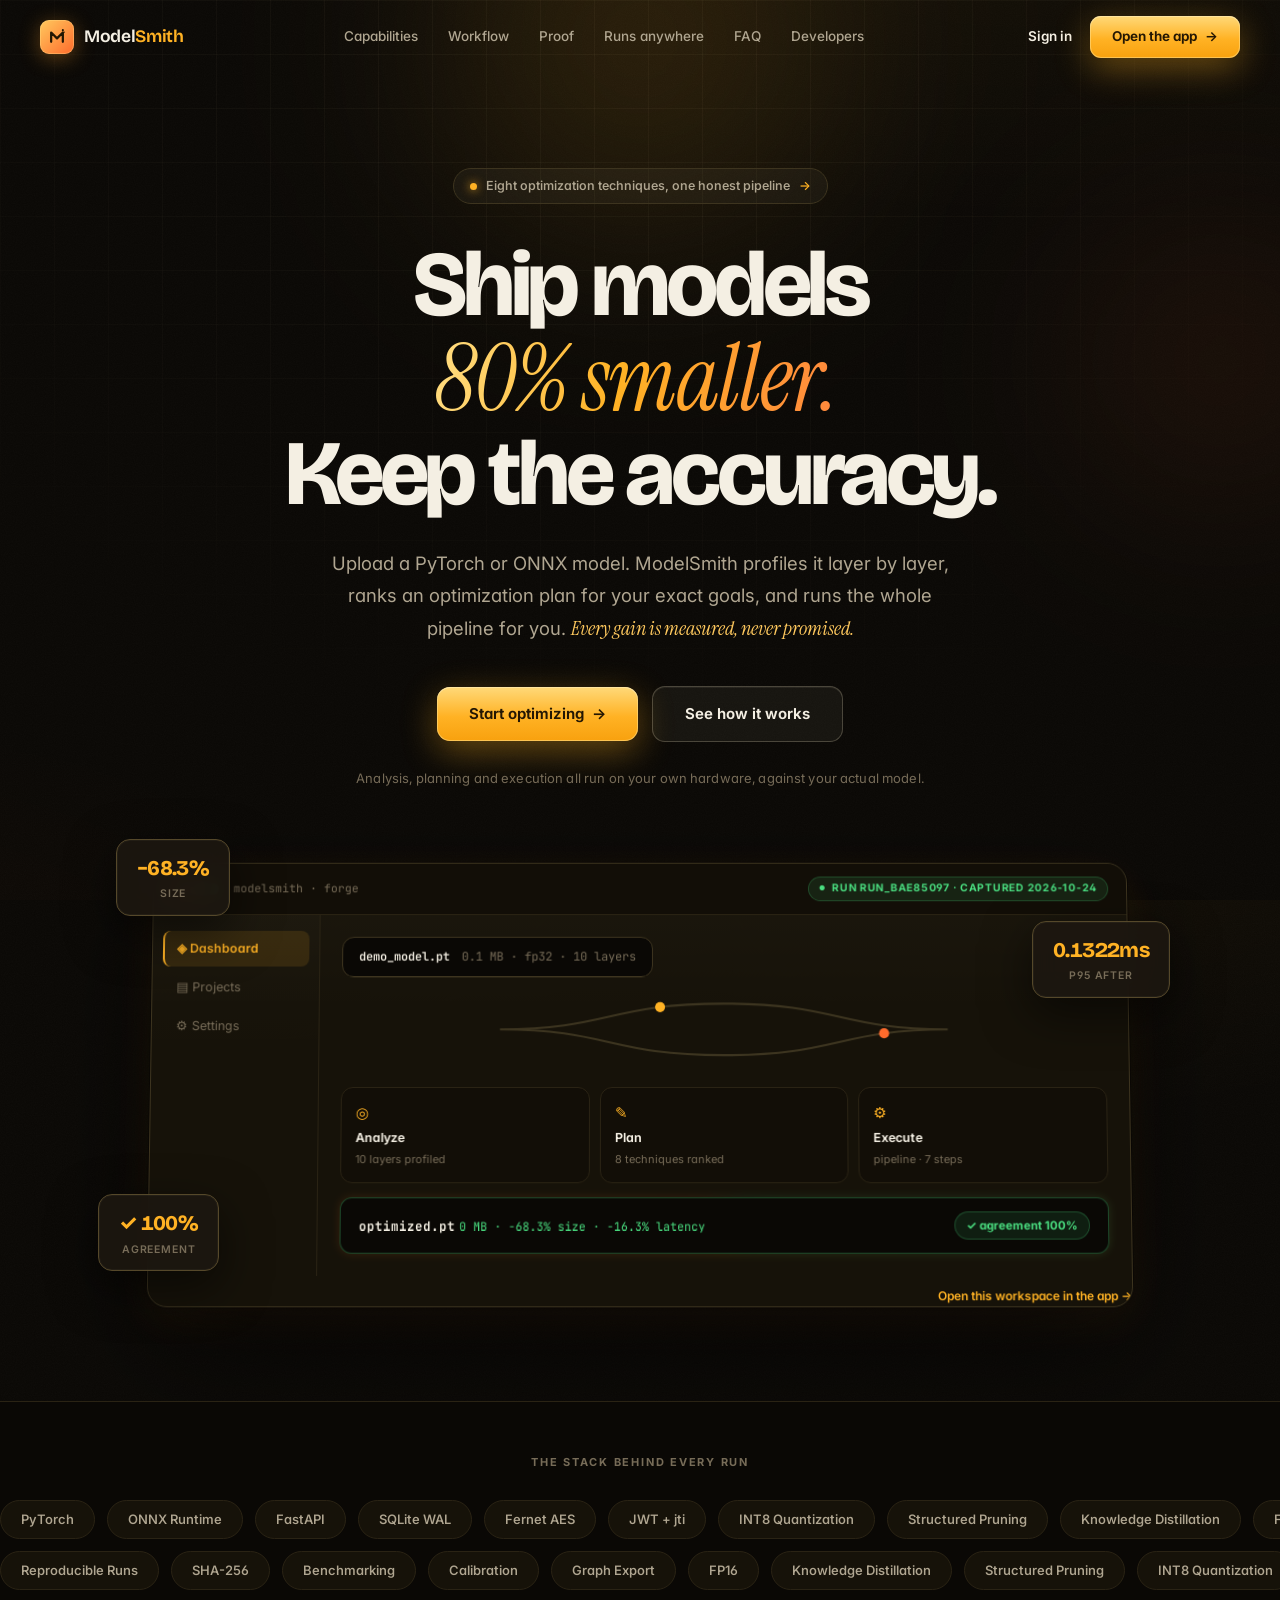
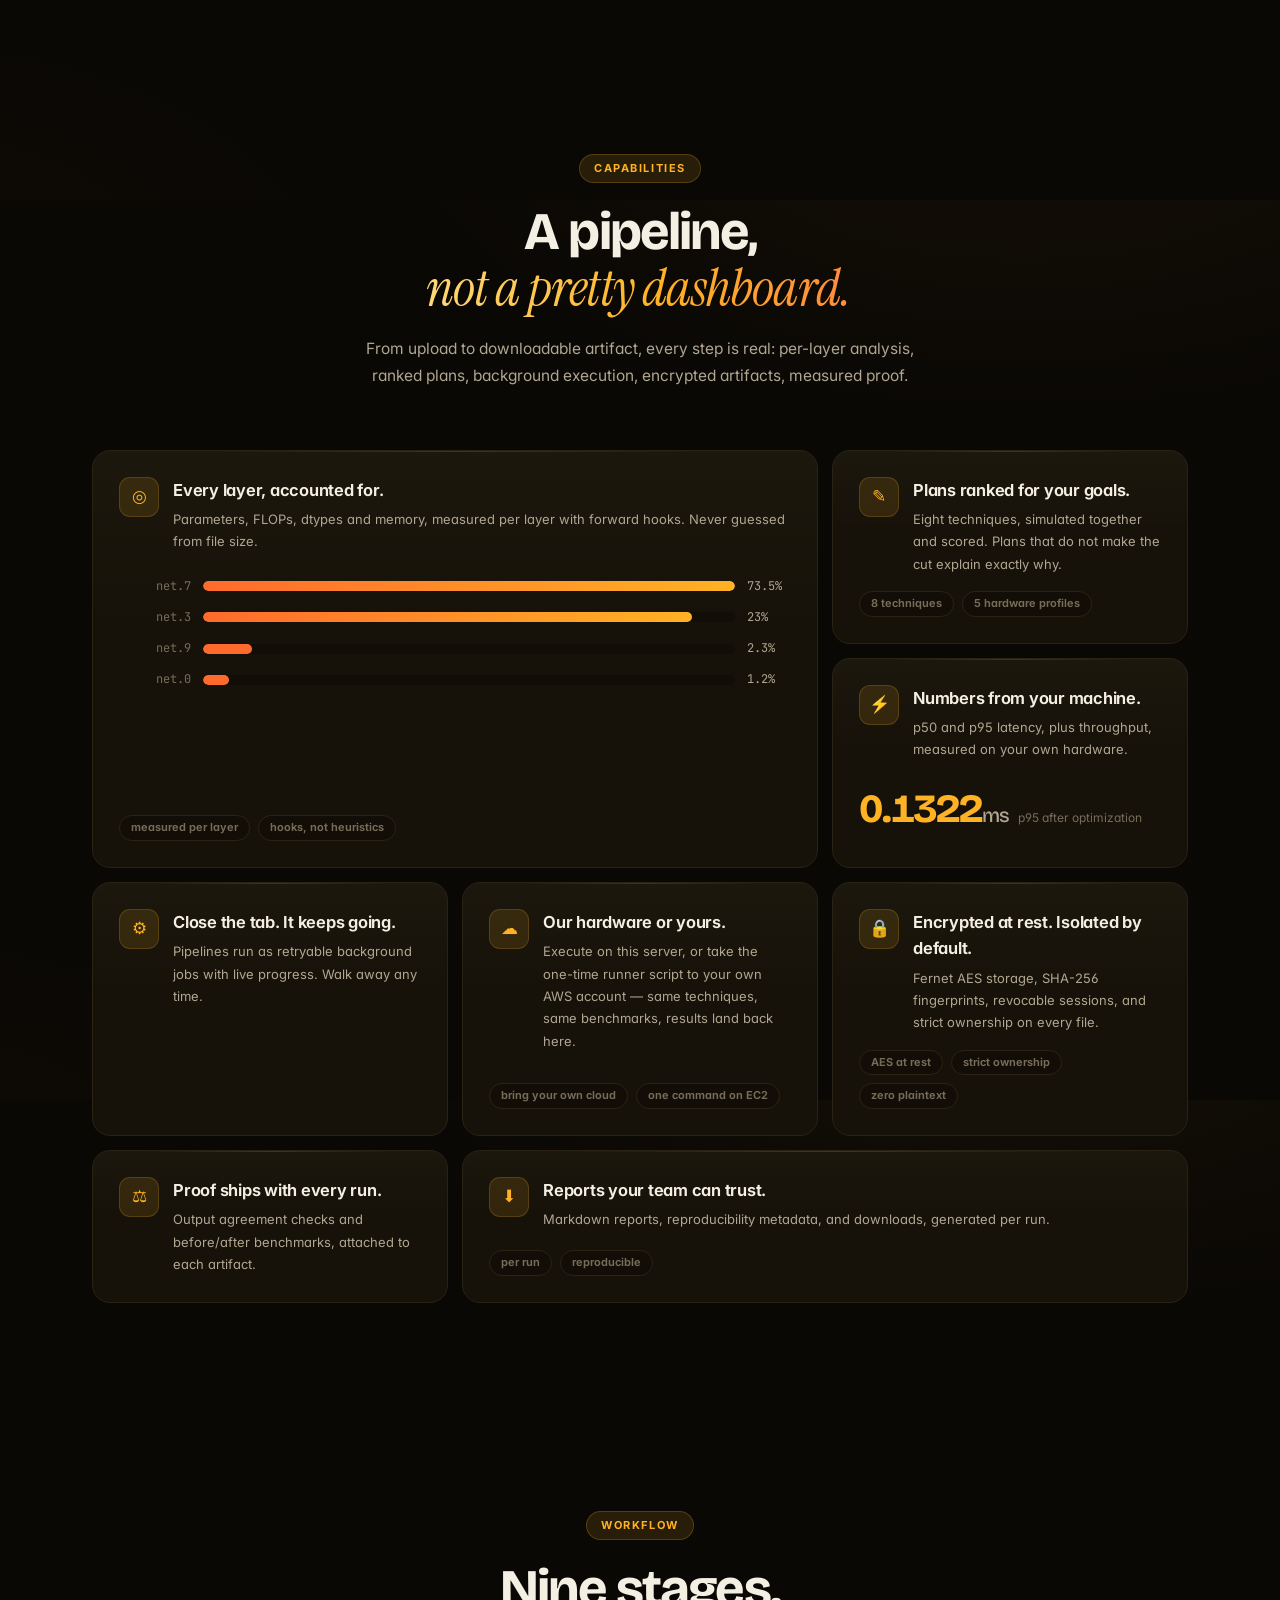
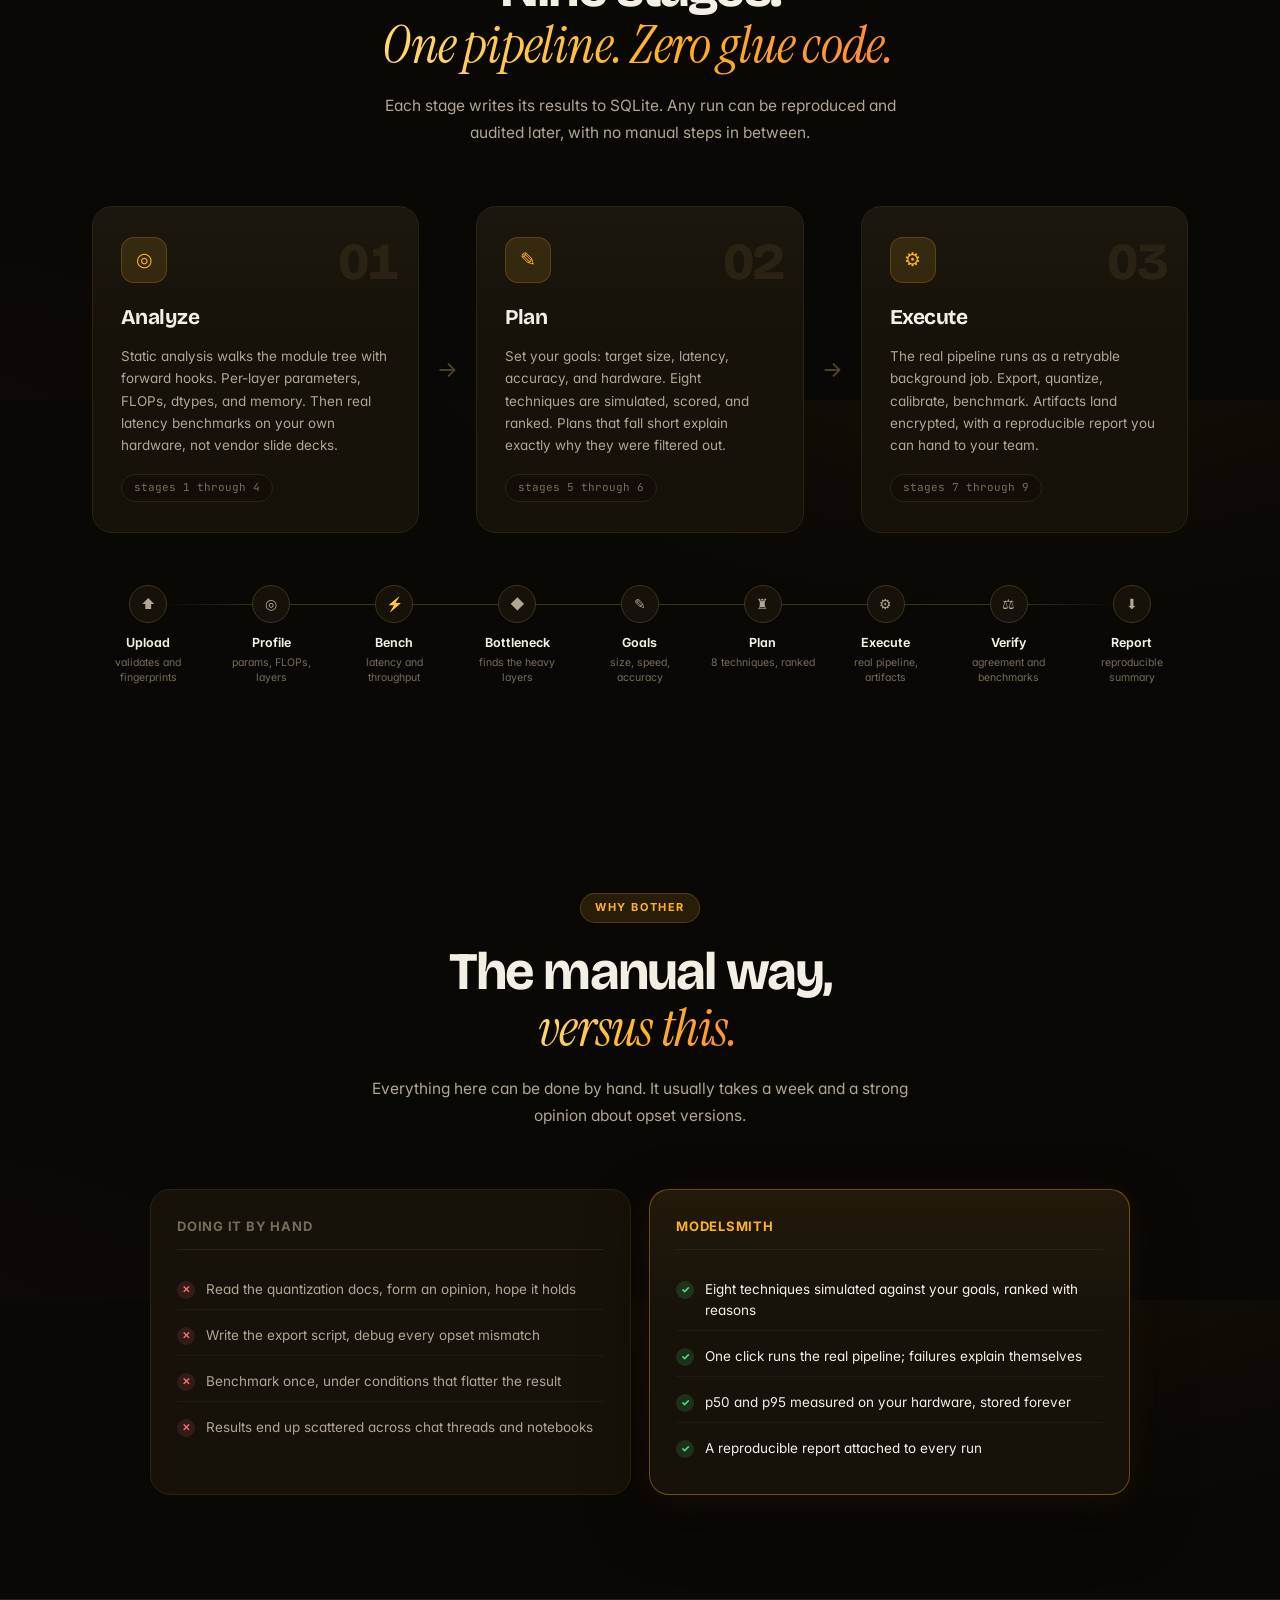
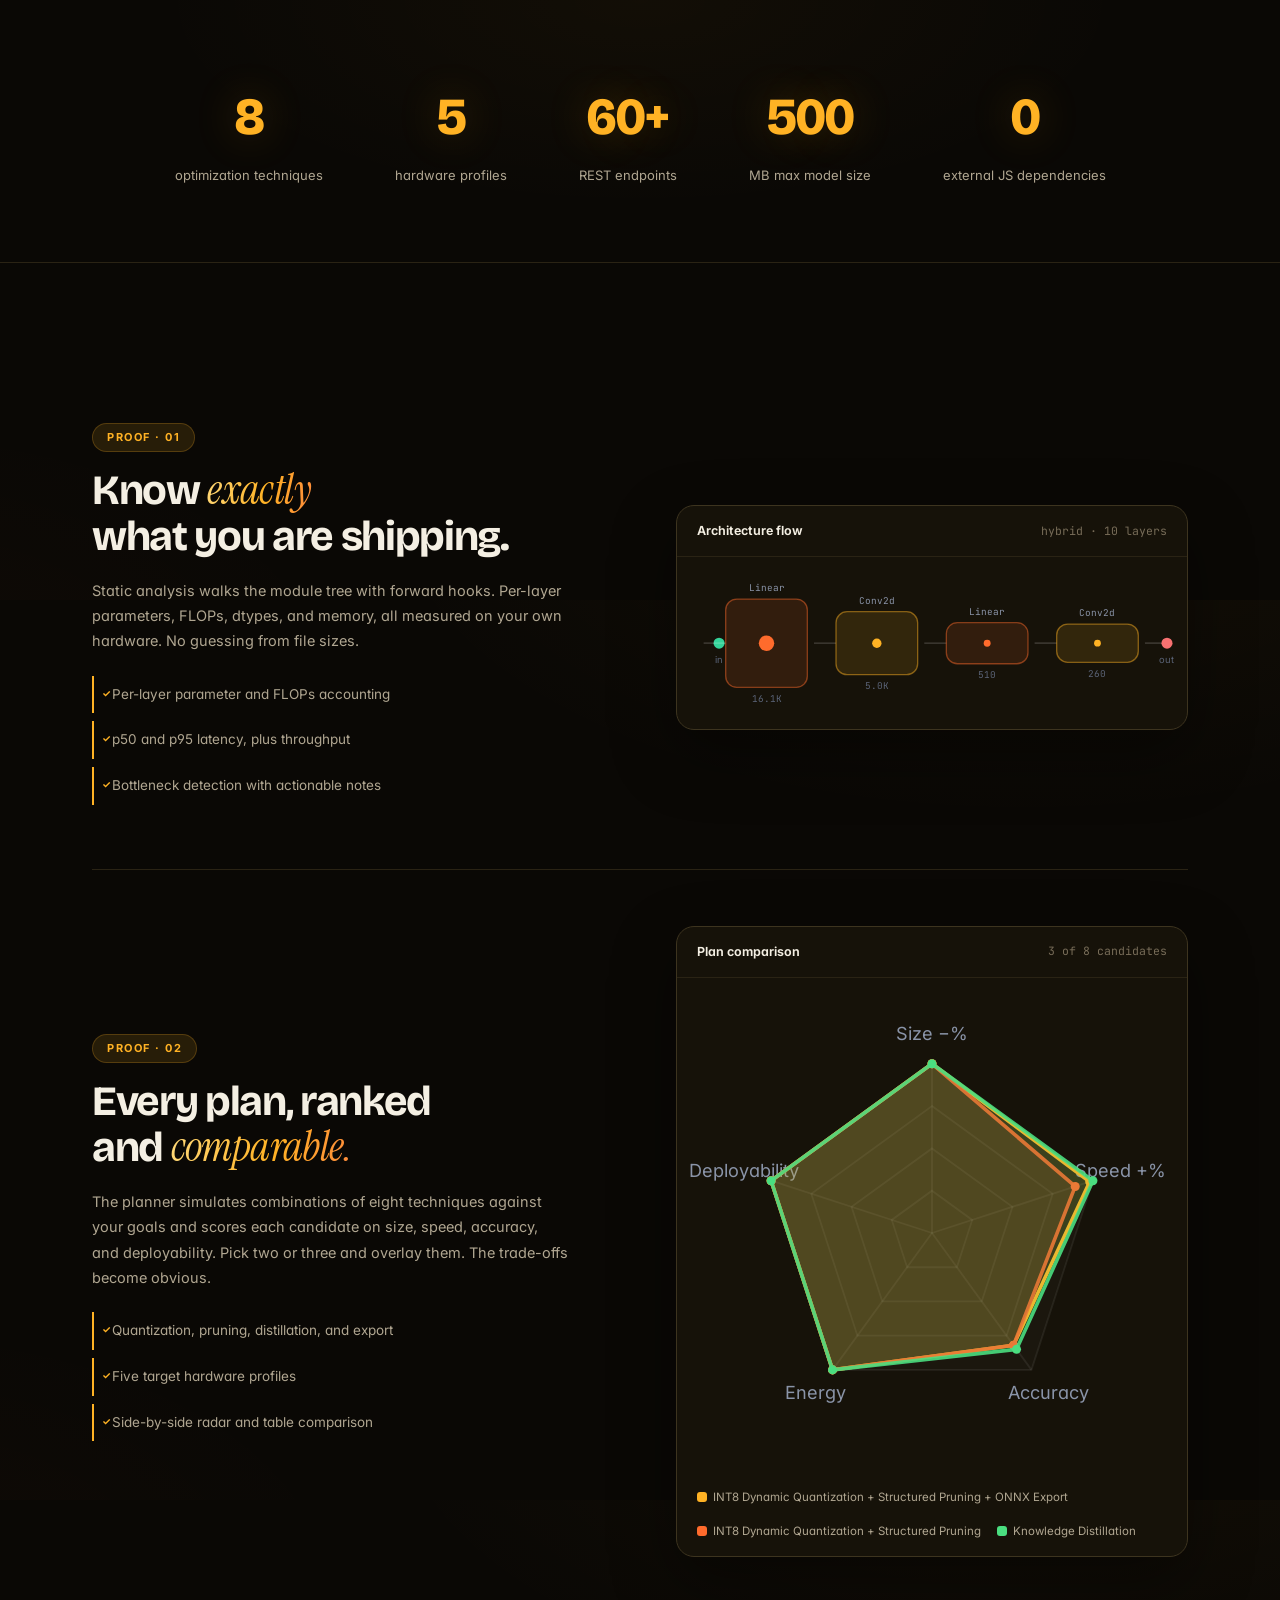
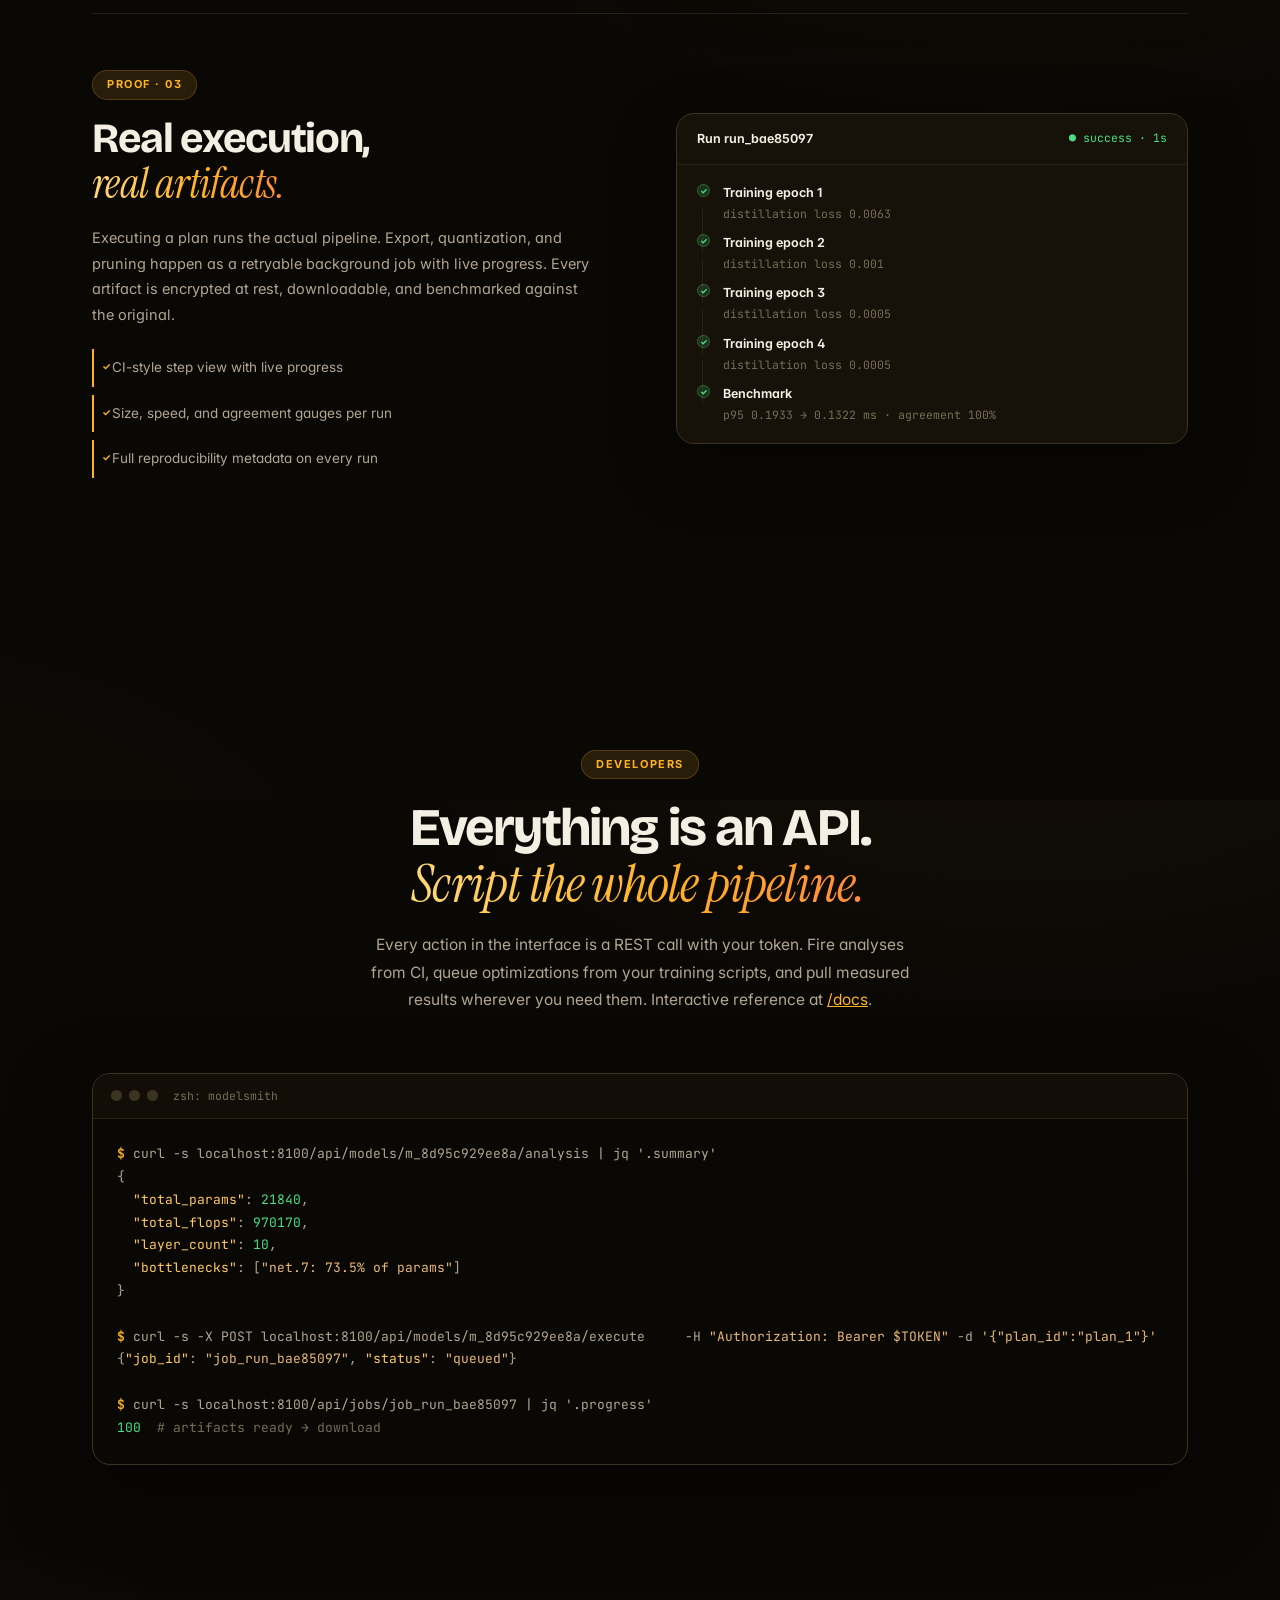
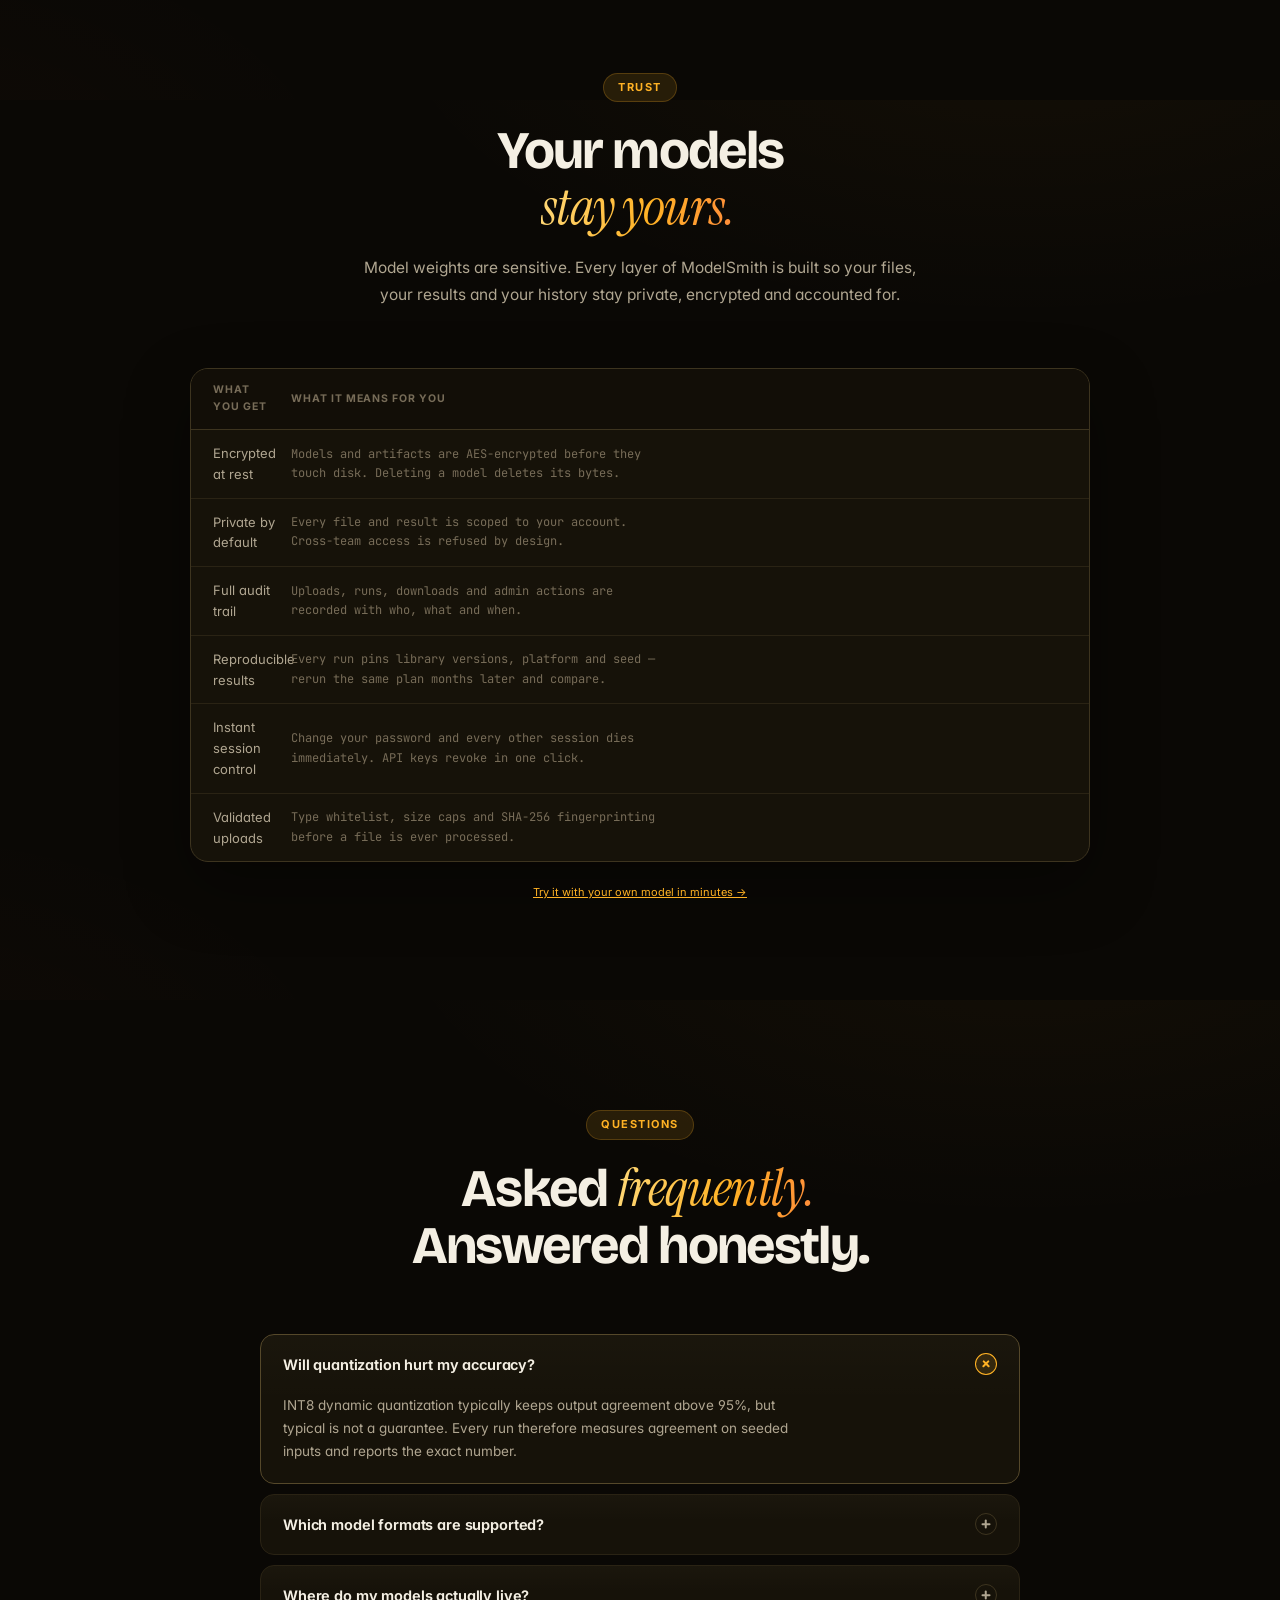
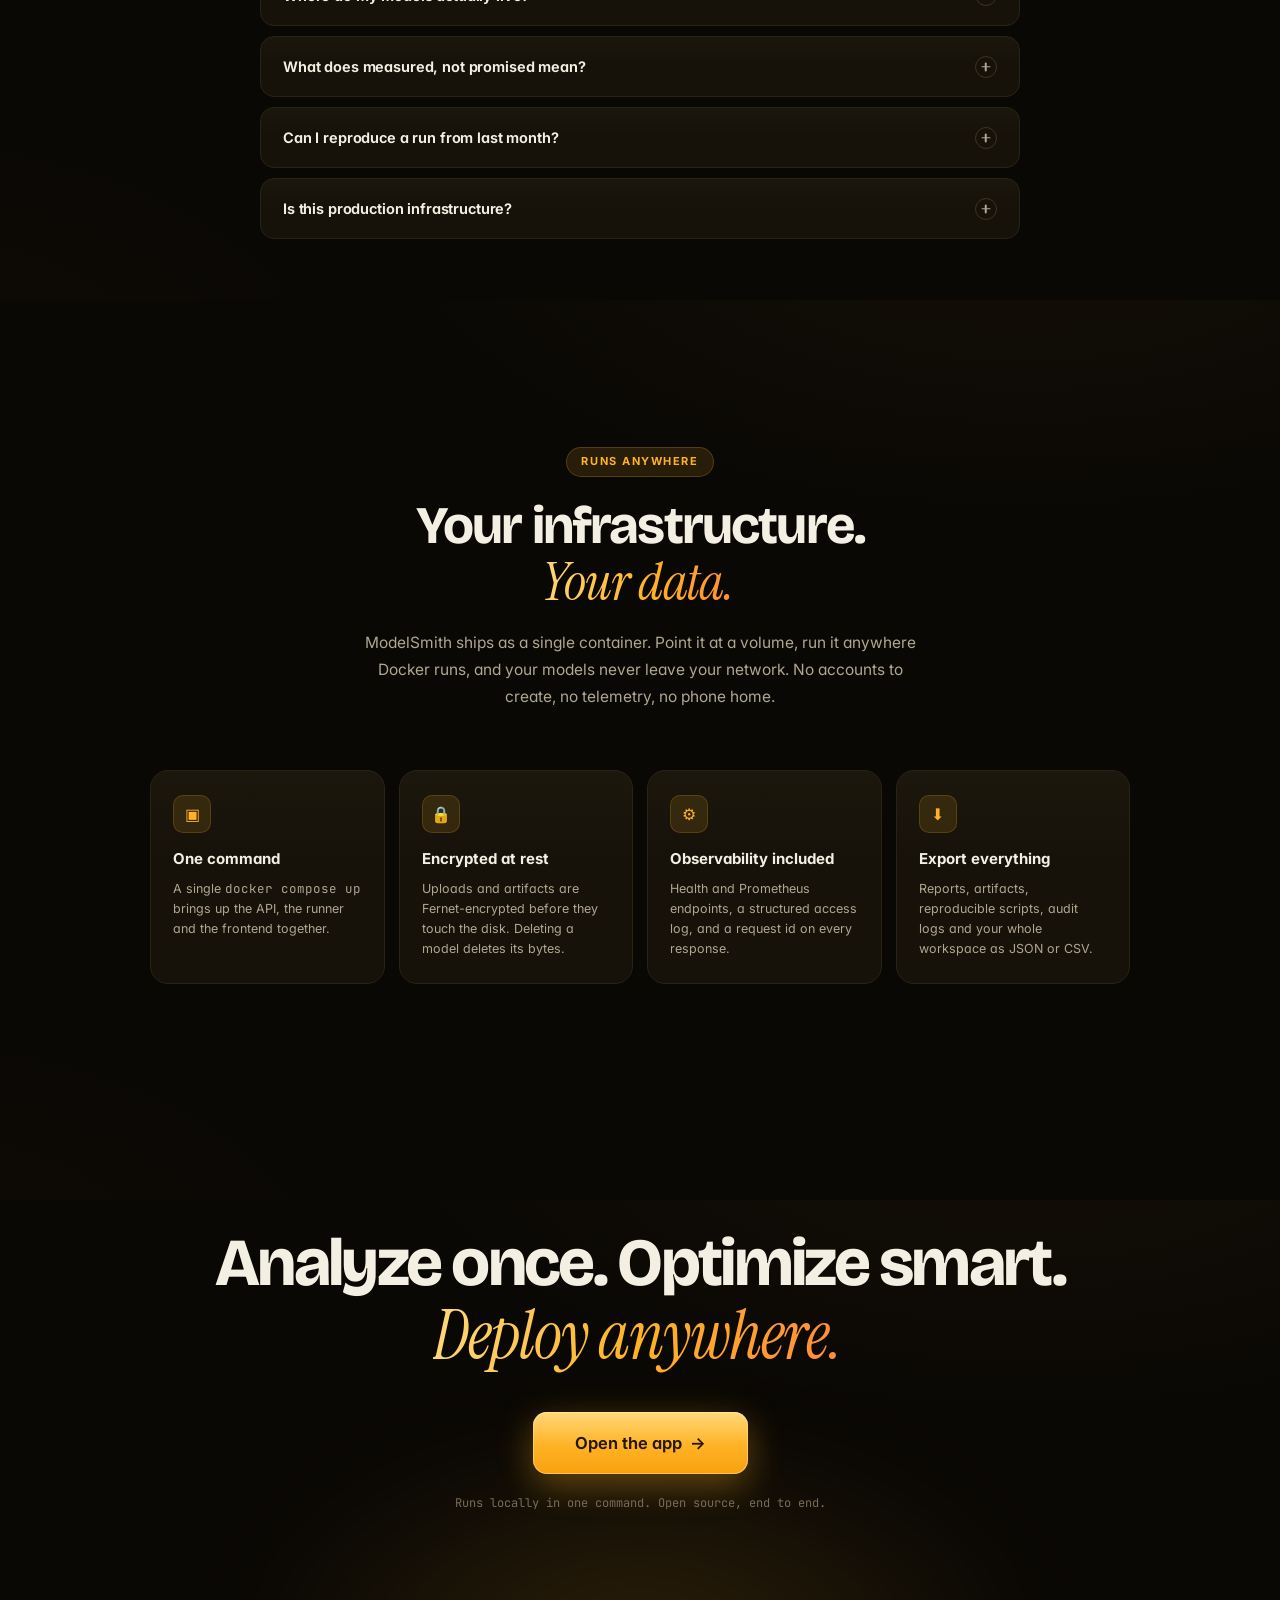
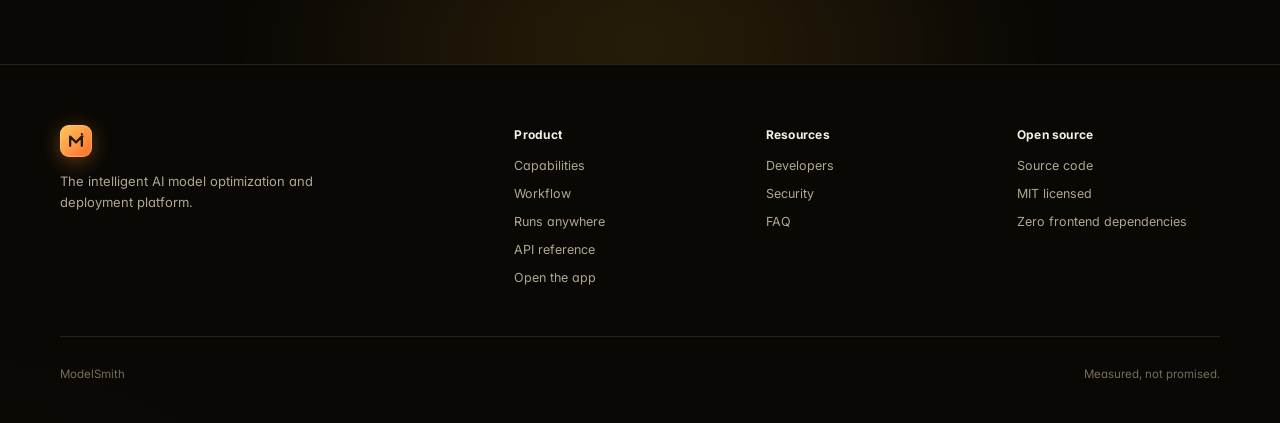
==== commit 681b9950: "live backend list" ====
--- a/app/index.html
+++ b/app/index.html
@@ -7,7 +7,7 @@
   <link rel="preconnect" href="https://fonts.googleapis.com">
   <link rel="preconnect" href="https://fonts.gstatic.com" crossorigin>
   <link href="https://fonts.googleapis.com/css2?family=Bricolage+Grotesque:opsz,wght@12..96,400..800&family=Instrument+Serif:ital@0;1&family=Inter:wght@400;500;600;700&family=JetBrains+Mono:wght@400;500;600&family=Space+Grotesk:wght@400;500;600;700&display=swap" rel="stylesheet">
-  <link rel="stylesheet" href="./style.css?b=1792823025">
+  <link rel="stylesheet" href="./style.css?b=1792823754">
   <link rel="icon" type="image/svg+xml" href="./favicon.svg">
   <meta name="description" content="ModelSmith · Analyze any AI model layer by layer, plan the right optimization, execute the pipeline, ship with measured proof of every gain.">
   <meta property="og:title" content="ModelSmith · Ship smaller, faster models.">
@@ -21,9 +21,9 @@
 <body>
   <div id="app"></div>
   <div id="modalRoot" hidden></div>
-  <script src="./api-snapshot-load.js?b=1792823025"></script>
-  <script src="./charts.js?b=1792823025"></script>
-  <script src="./landing.js?b=1792823025"></script>
-  <script src="./app.js?b=1792823025"></script>
+  <script src="./api-snapshot-load.js?b=1792823754"></script>
+  <script src="./charts.js?b=1792823754"></script>
+  <script src="./landing.js?b=1792823754"></script>
+  <script src="./app.js?b=1792823754"></script>
 </body>
 </html>
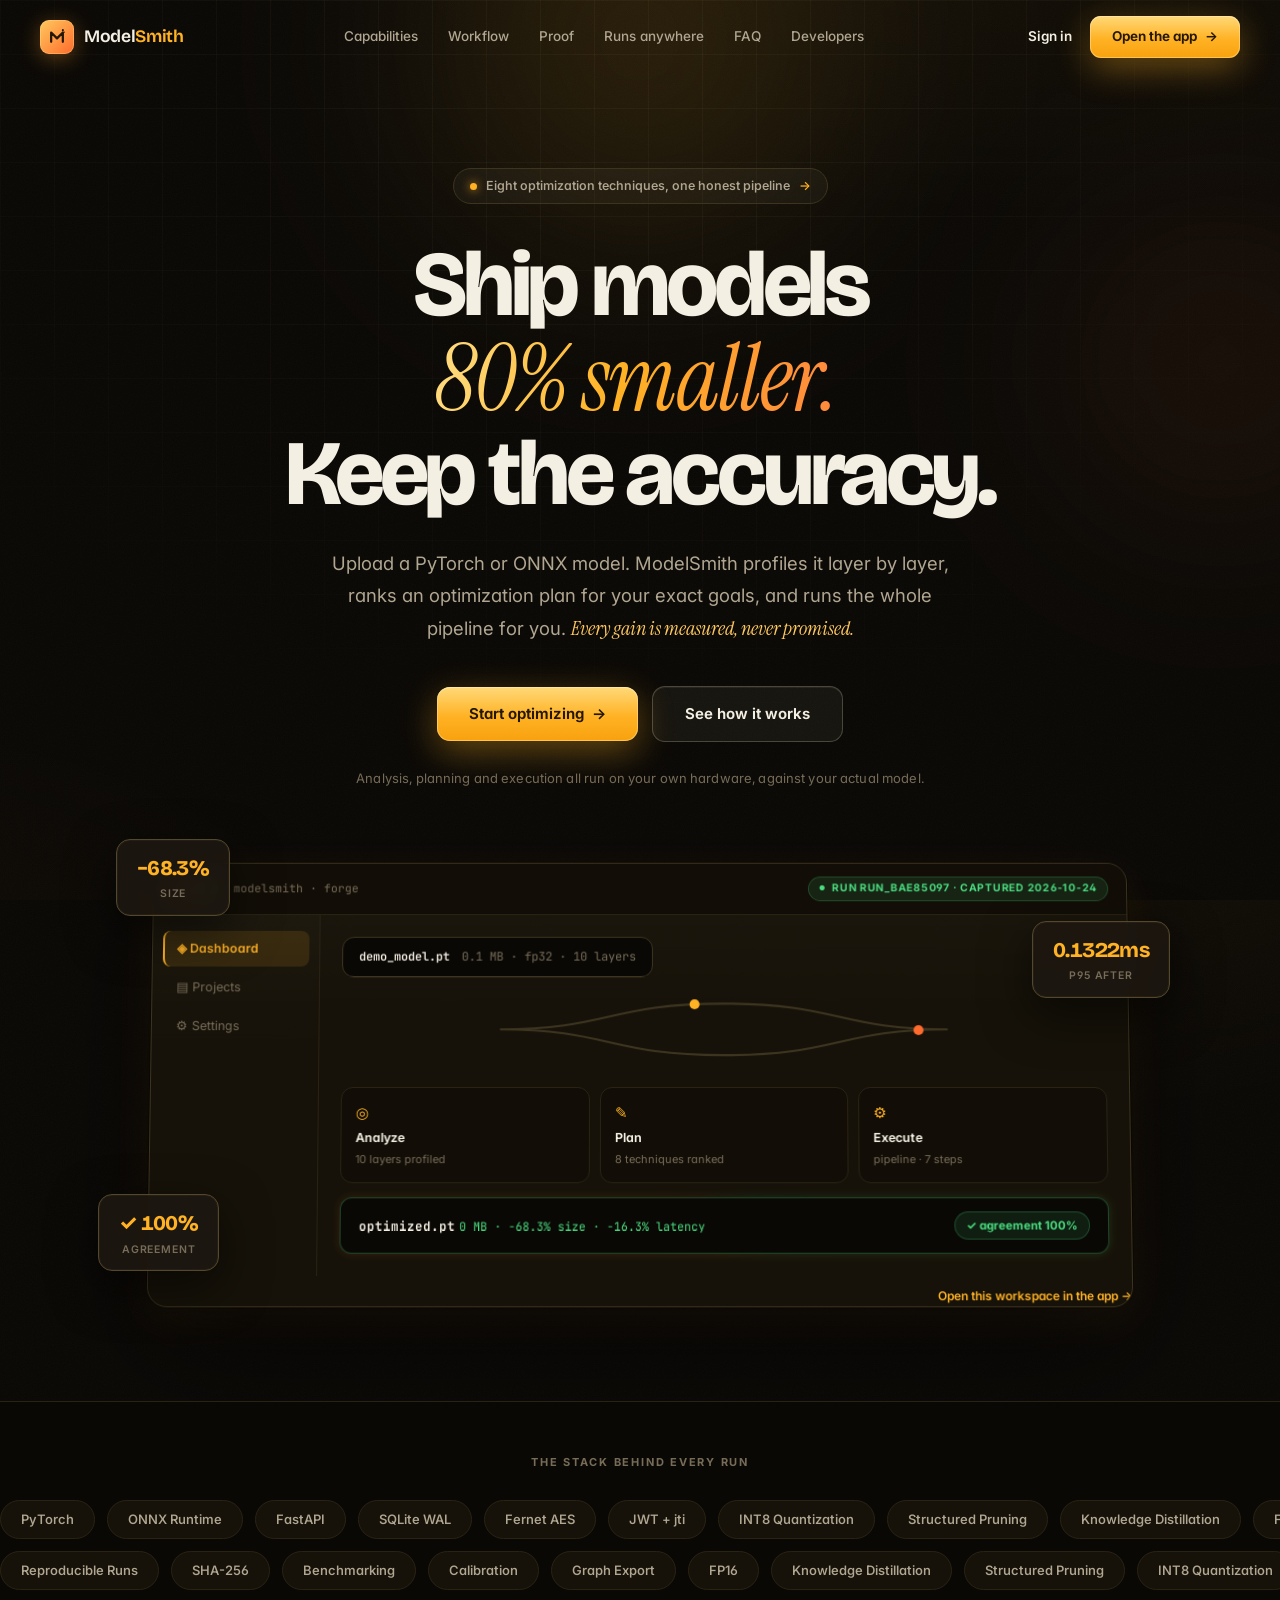
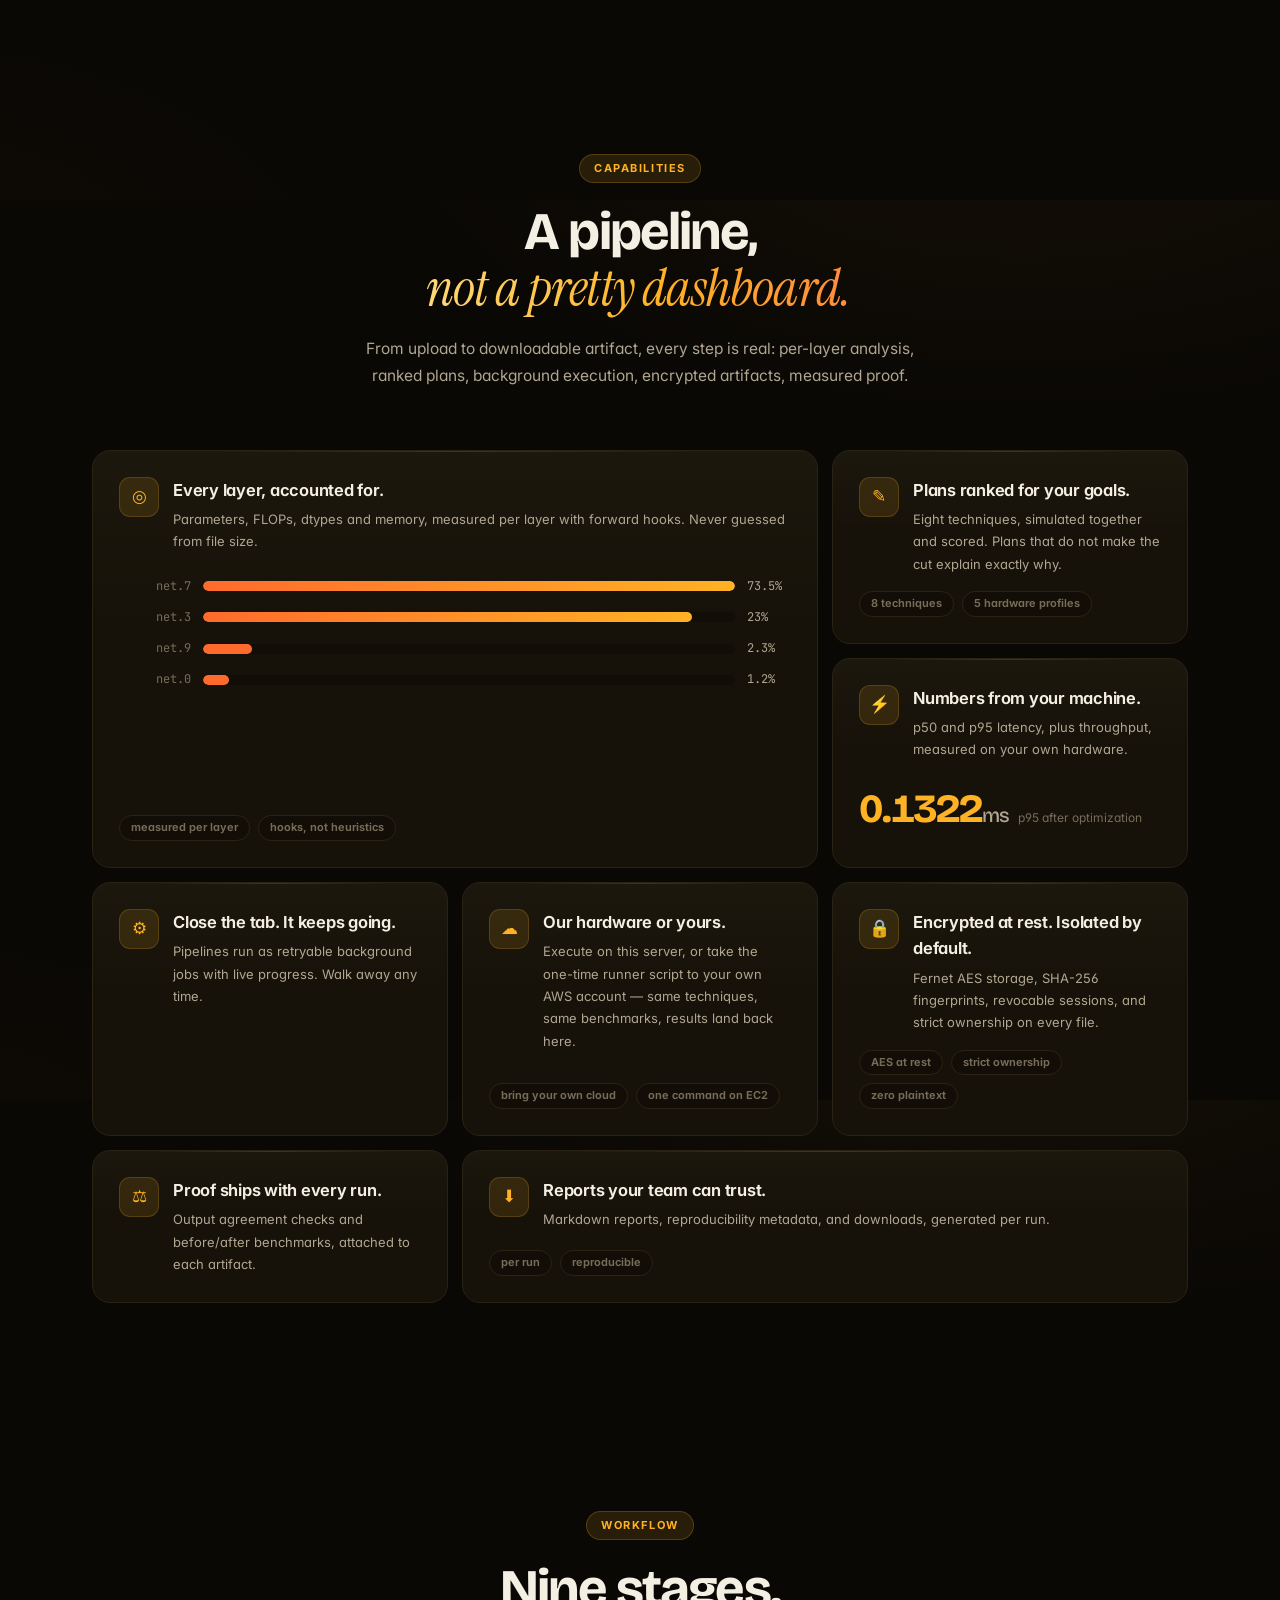
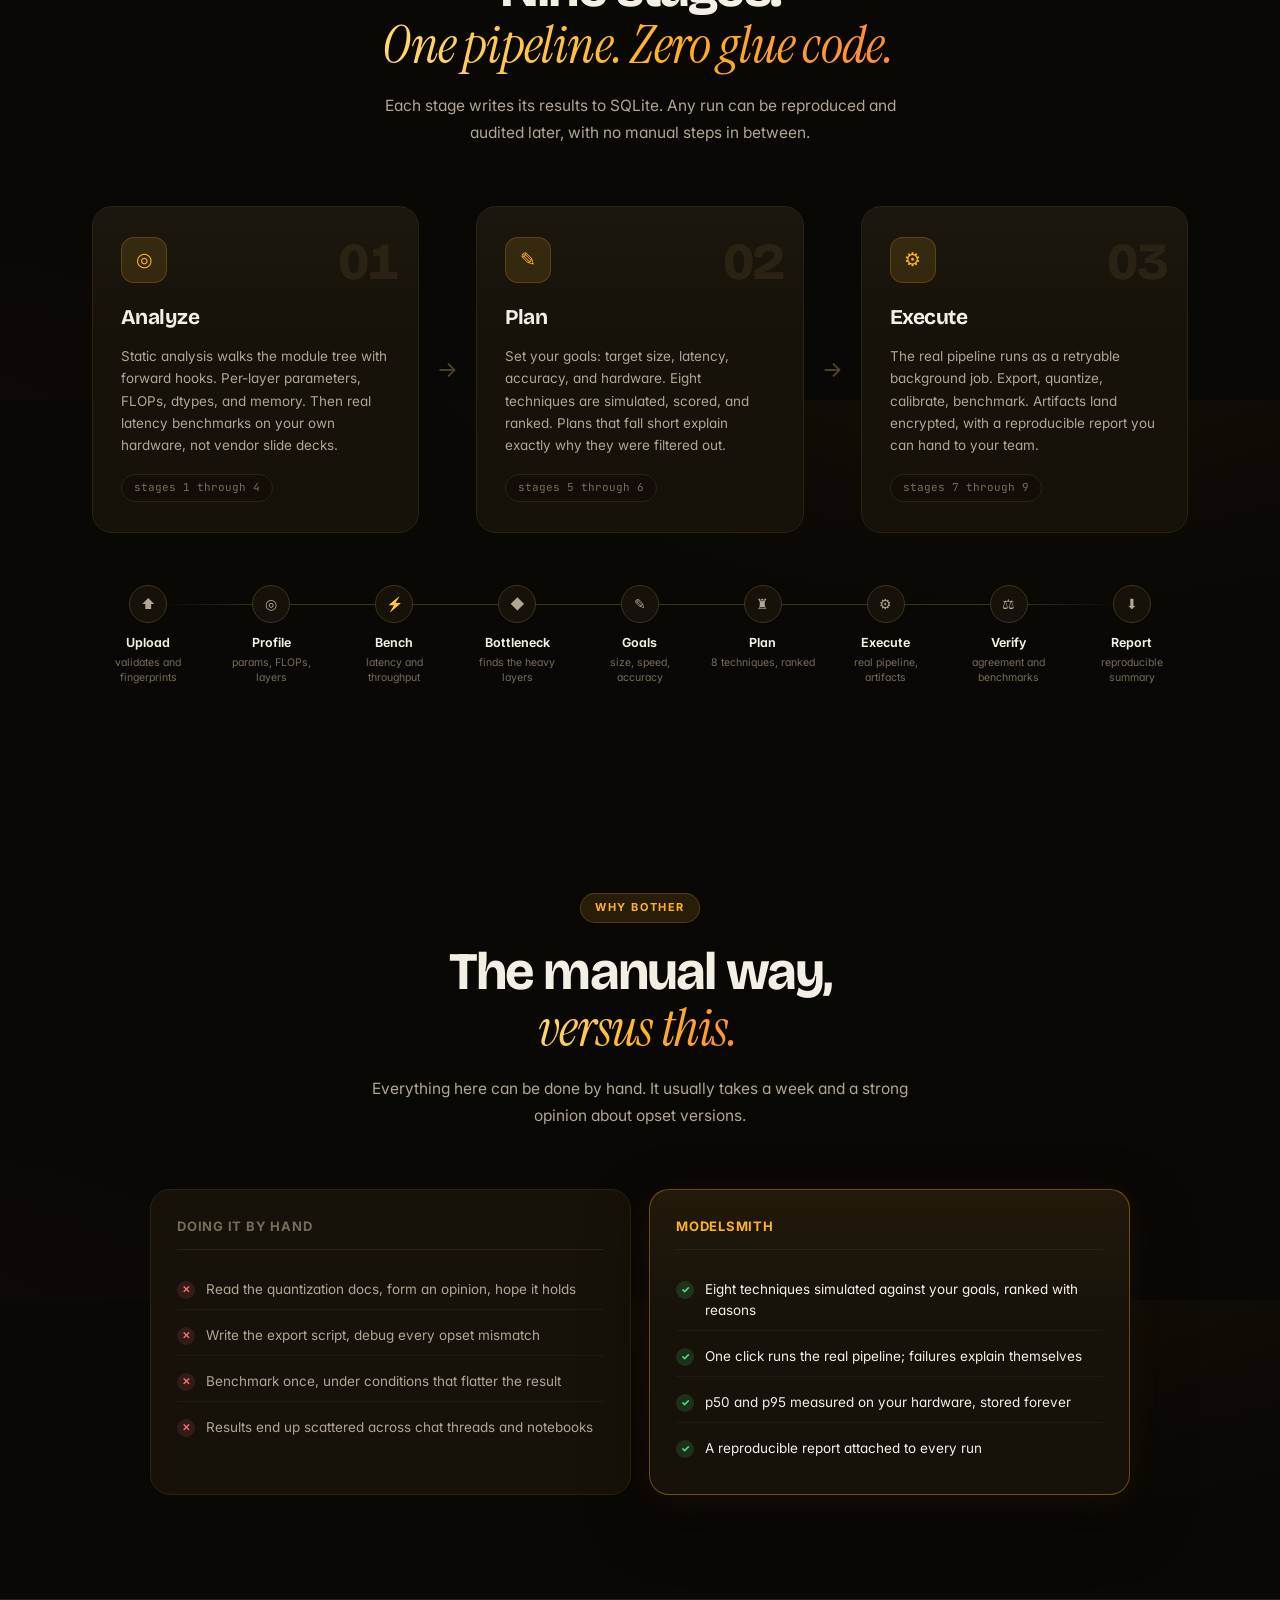
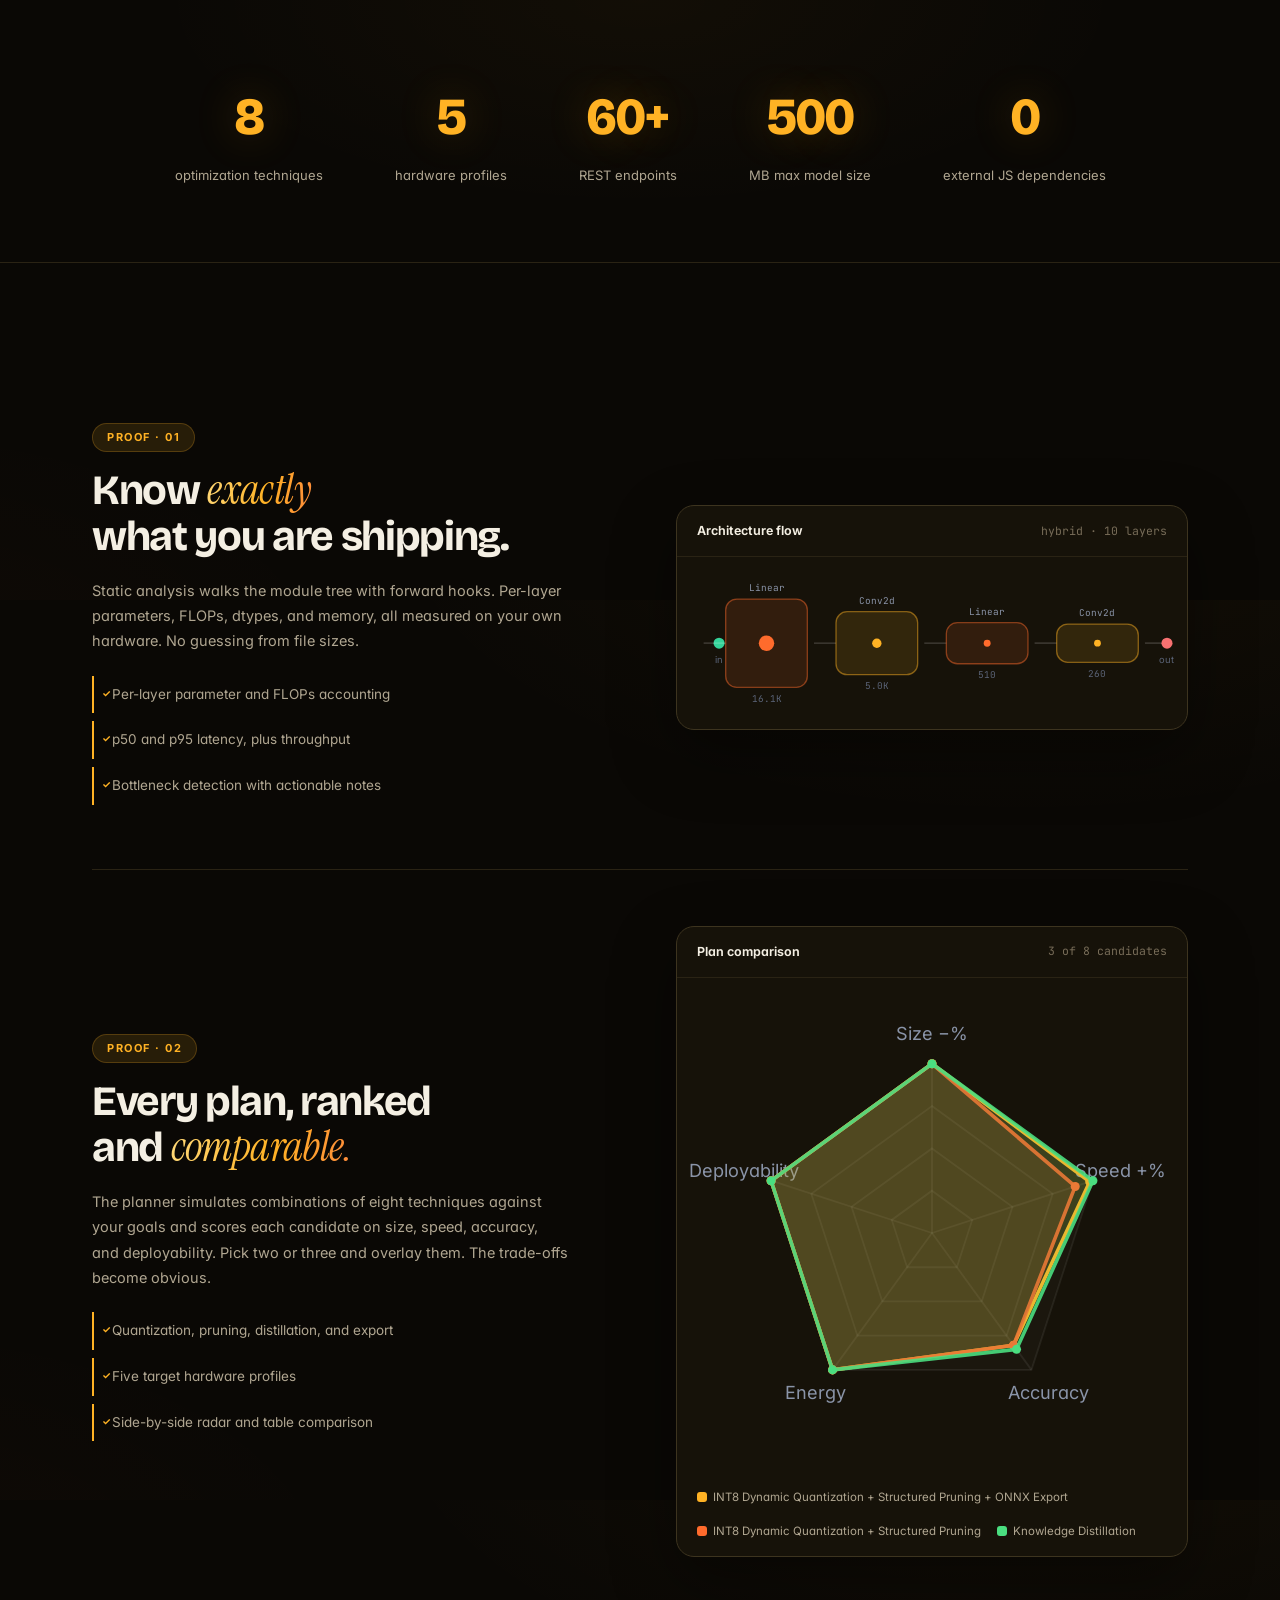
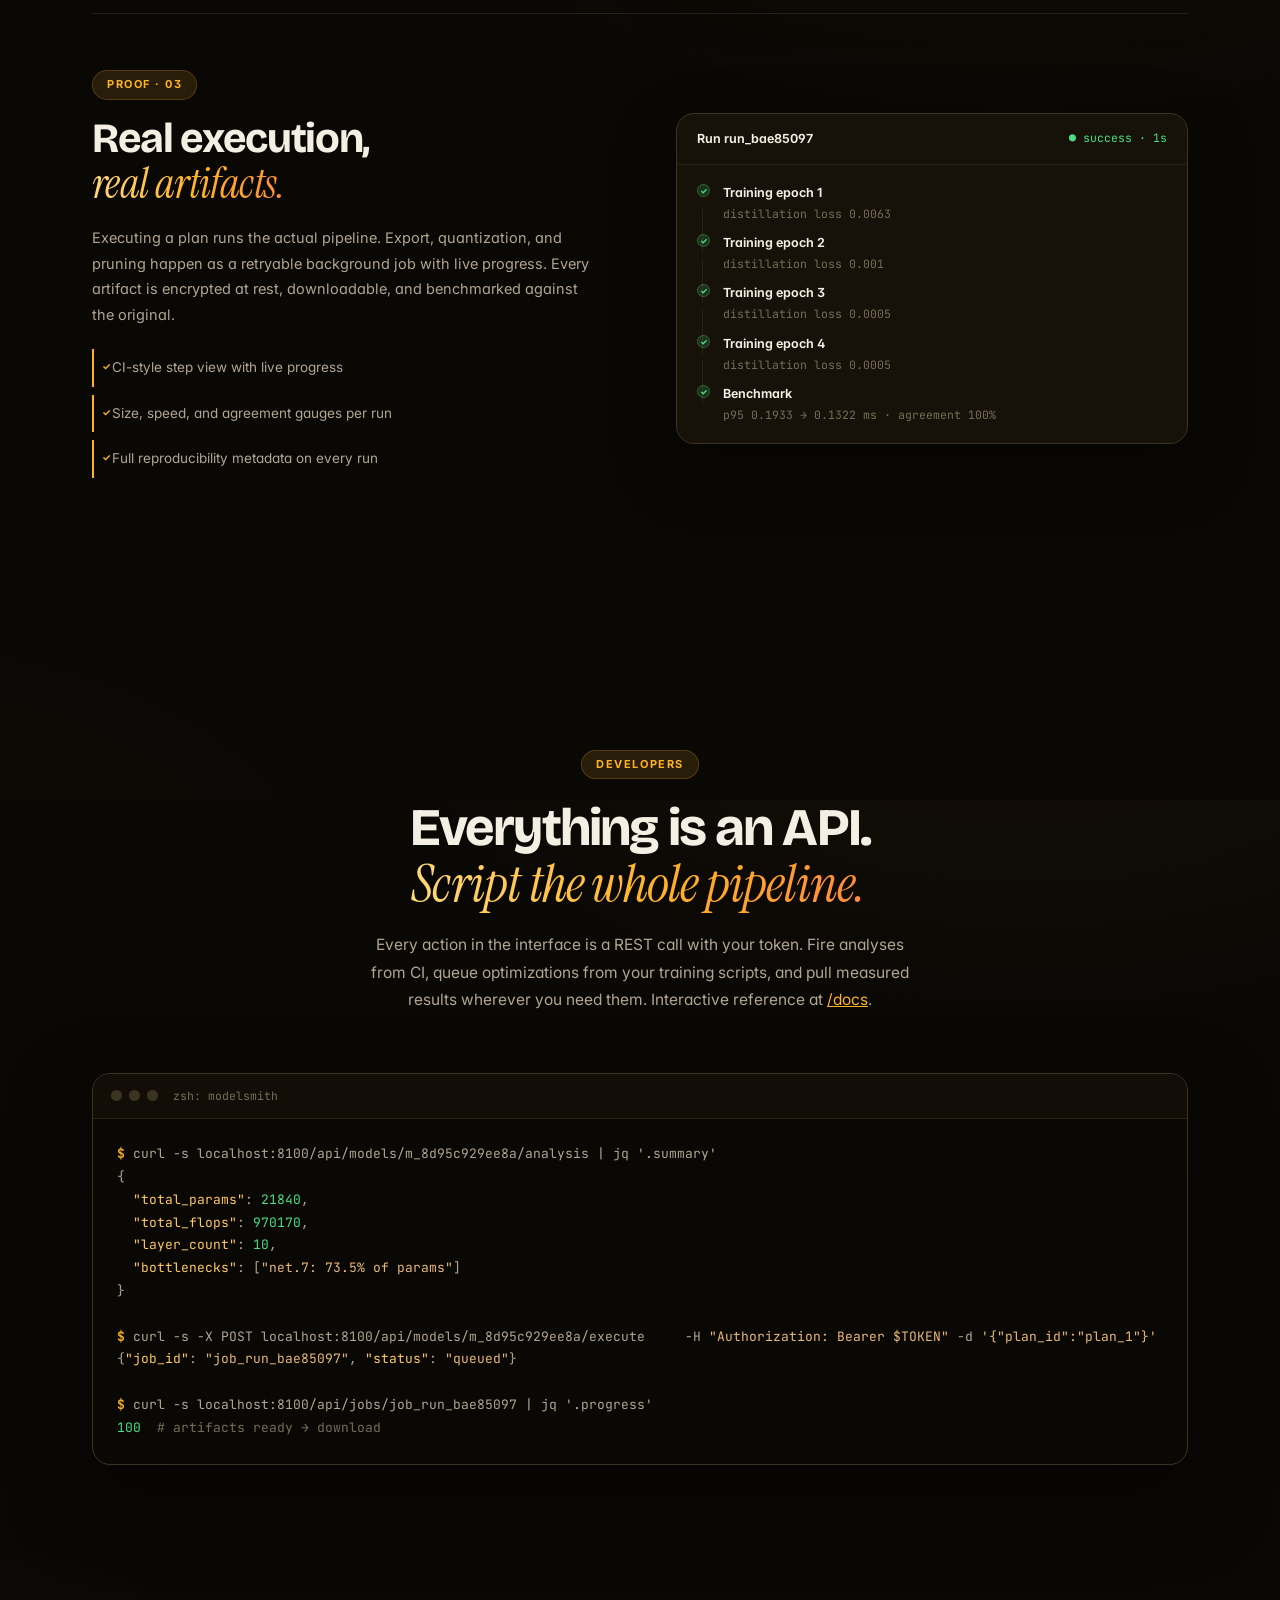
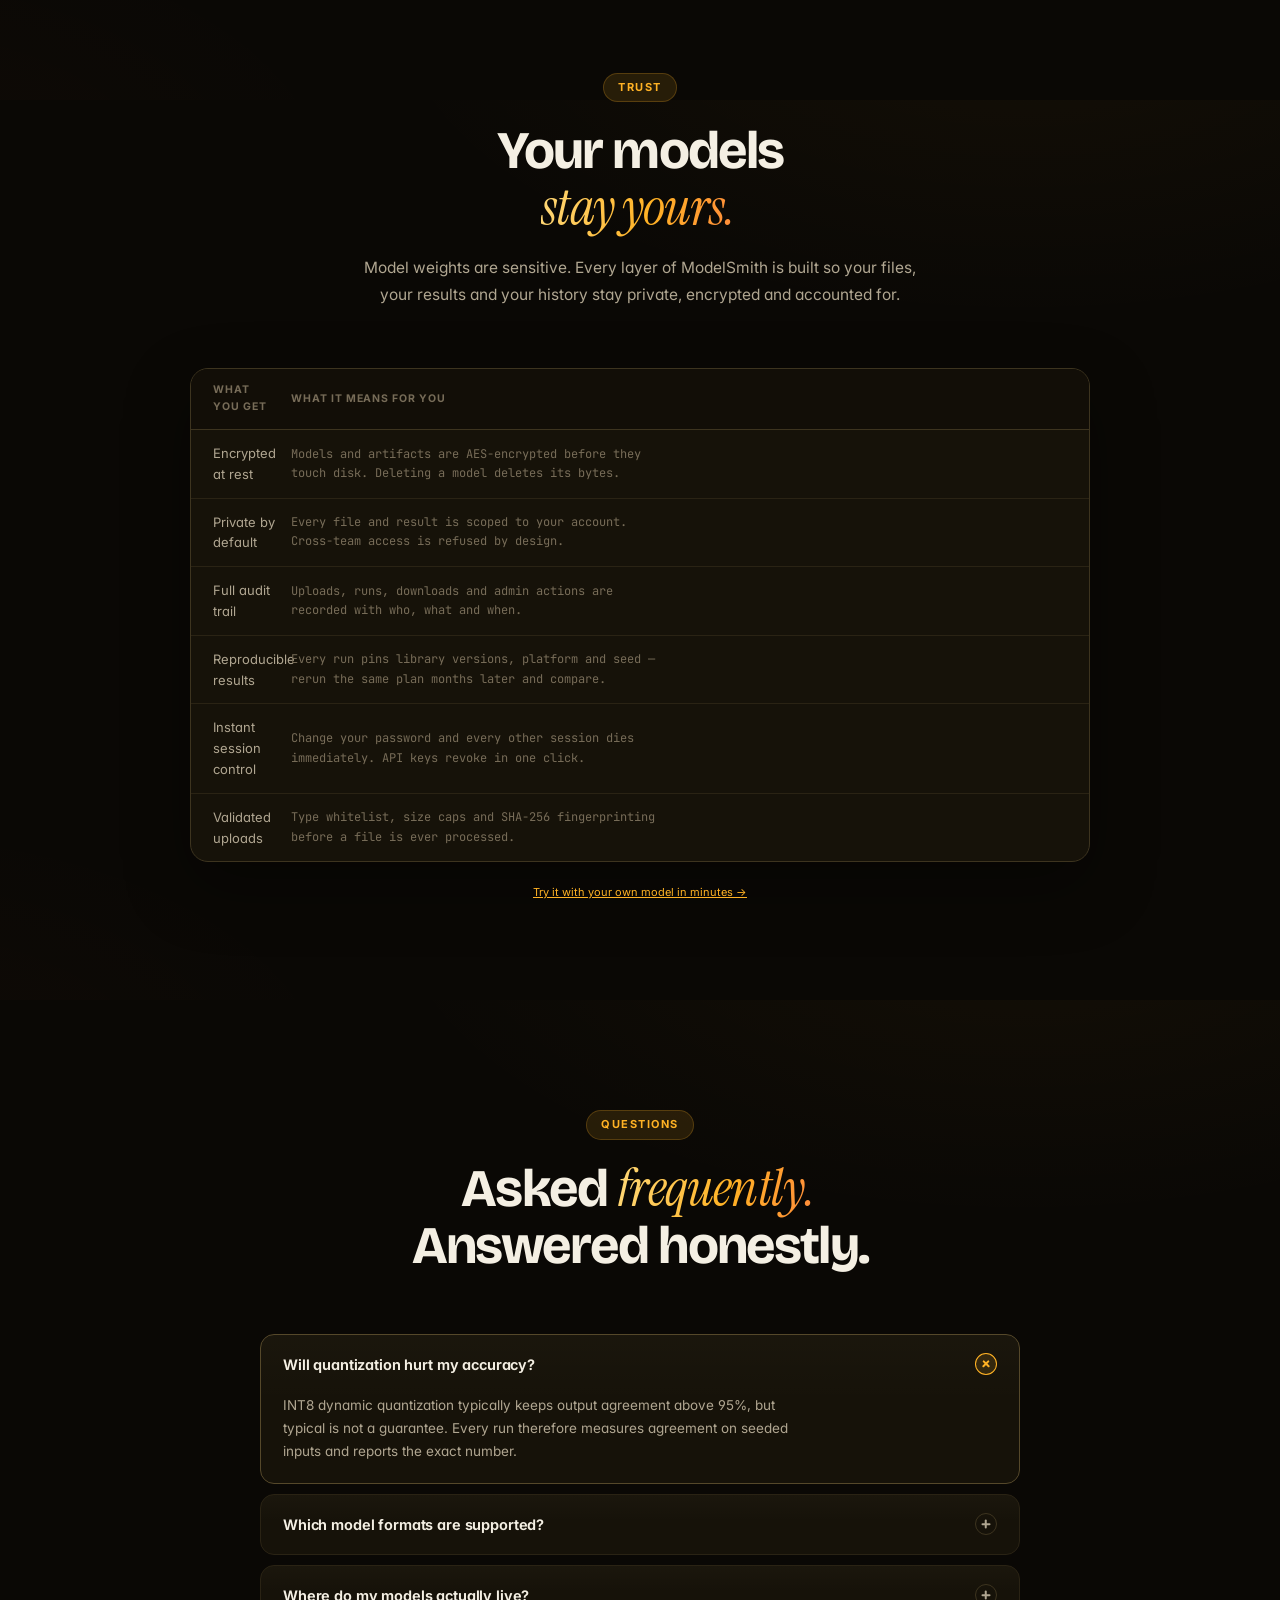
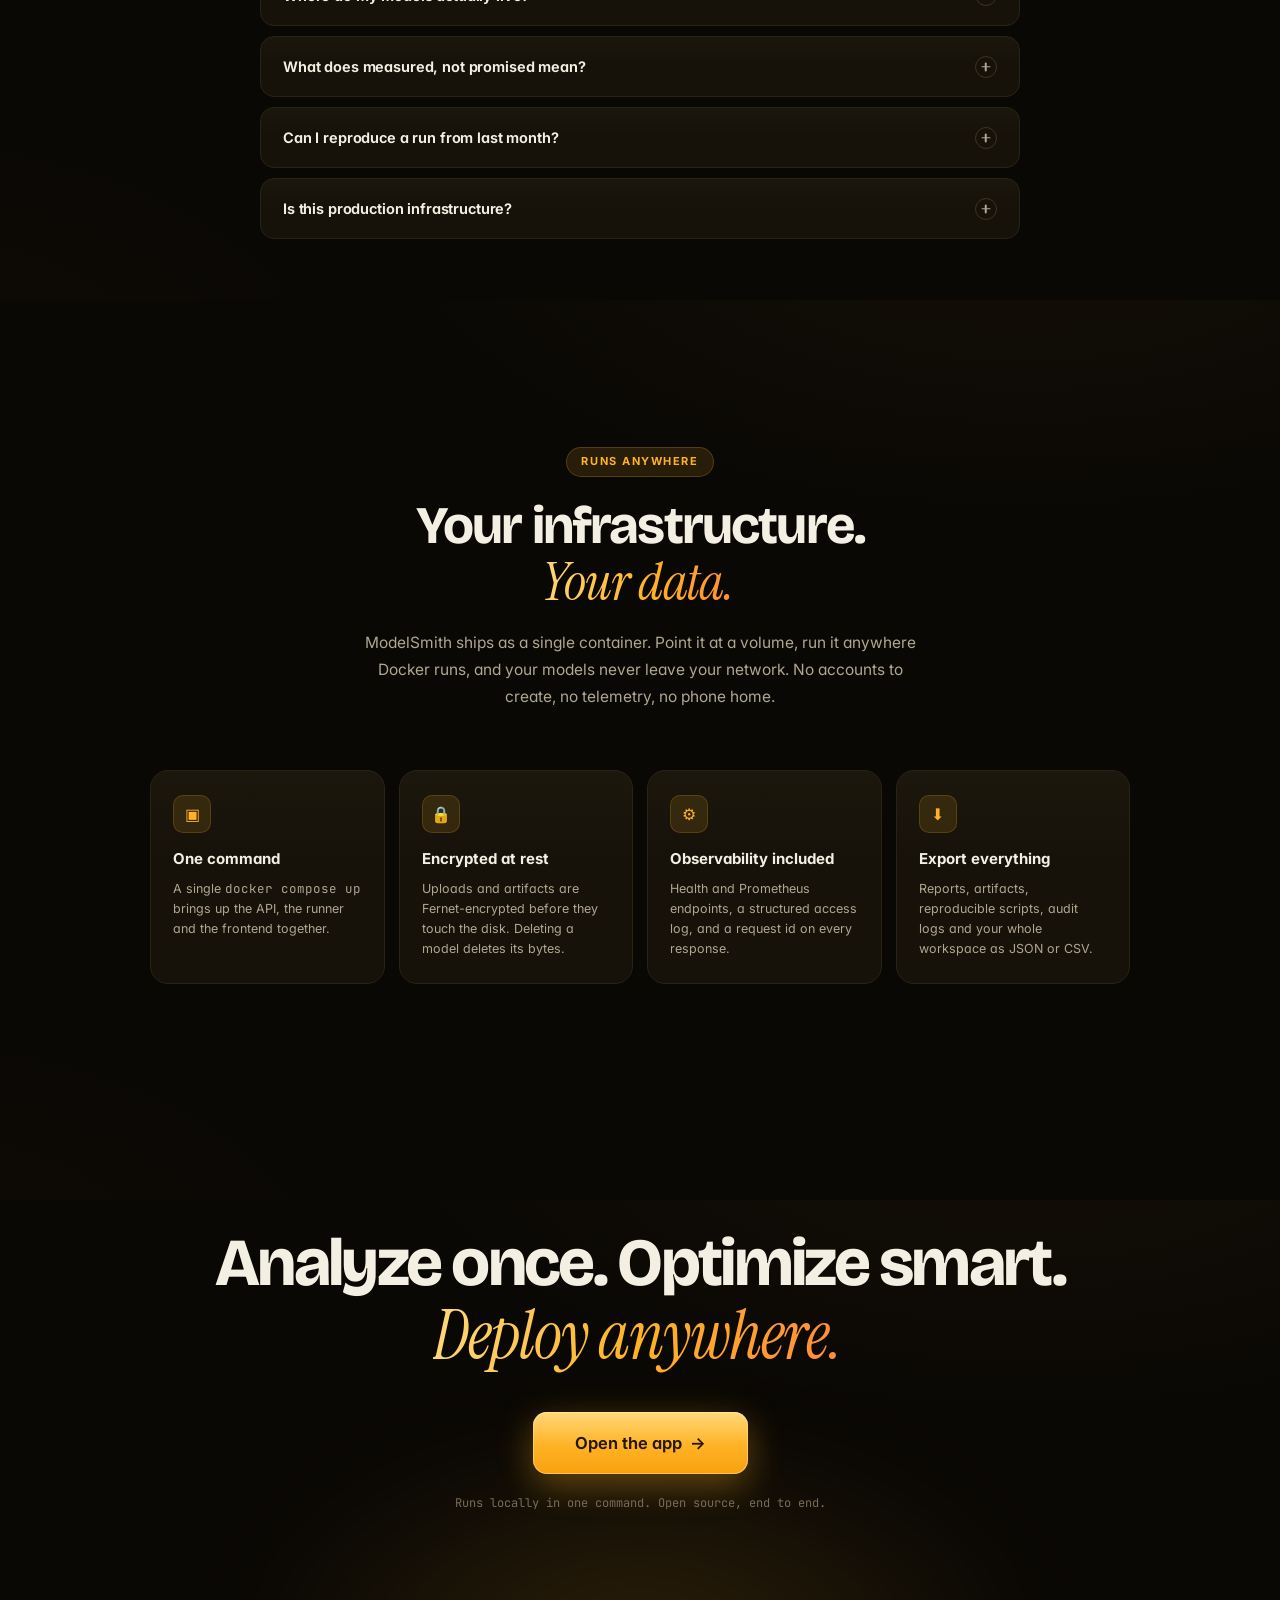
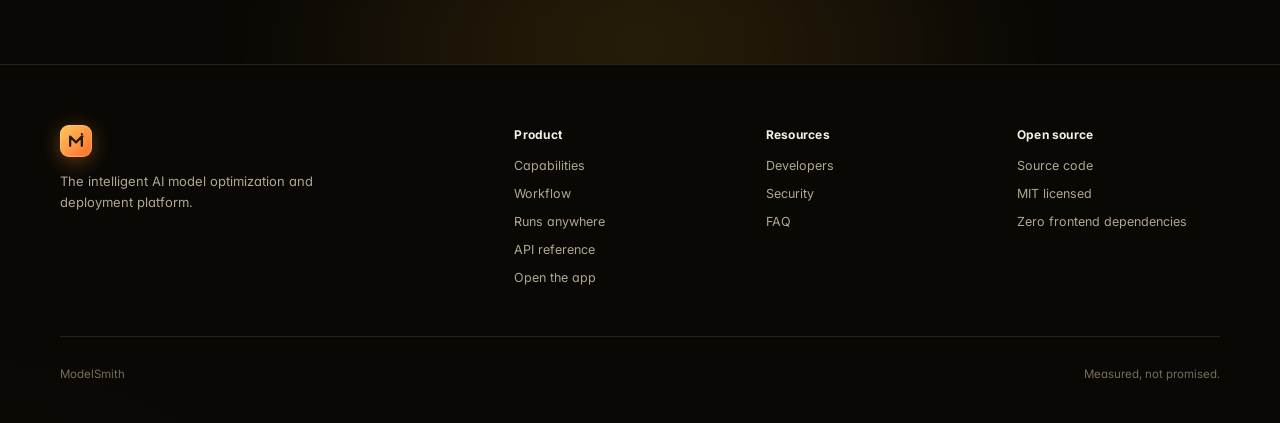
==== commit 1a9a8b98: "live backend list" ====
--- a/app/index.html
+++ b/app/index.html
@@ -7,7 +7,7 @@
   <link rel="preconnect" href="https://fonts.googleapis.com">
   <link rel="preconnect" href="https://fonts.gstatic.com" crossorigin>
   <link href="https://fonts.googleapis.com/css2?family=Bricolage+Grotesque:opsz,wght@12..96,400..800&family=Instrument+Serif:ital@0;1&family=Inter:wght@400;500;600;700&family=JetBrains+Mono:wght@400;500;600&family=Space+Grotesk:wght@400;500;600;700&display=swap" rel="stylesheet">
-  <link rel="stylesheet" href="./style.css?b=1792823754">
+  <link rel="stylesheet" href="./style.css?b=1792824968">
   <link rel="icon" type="image/svg+xml" href="./favicon.svg">
   <meta name="description" content="ModelSmith · Analyze any AI model layer by layer, plan the right optimization, execute the pipeline, ship with measured proof of every gain.">
   <meta property="og:title" content="ModelSmith · Ship smaller, faster models.">
@@ -21,9 +21,9 @@
 <body>
   <div id="app"></div>
   <div id="modalRoot" hidden></div>
-  <script src="./api-snapshot-load.js?b=1792823754"></script>
-  <script src="./charts.js?b=1792823754"></script>
-  <script src="./landing.js?b=1792823754"></script>
-  <script src="./app.js?b=1792823754"></script>
+  <script src="./api-snapshot-load.js?b=1792824968"></script>
+  <script src="./charts.js?b=1792824968"></script>
+  <script src="./landing.js?b=1792824968"></script>
+  <script src="./app.js?b=1792824968"></script>
 </body>
 </html>
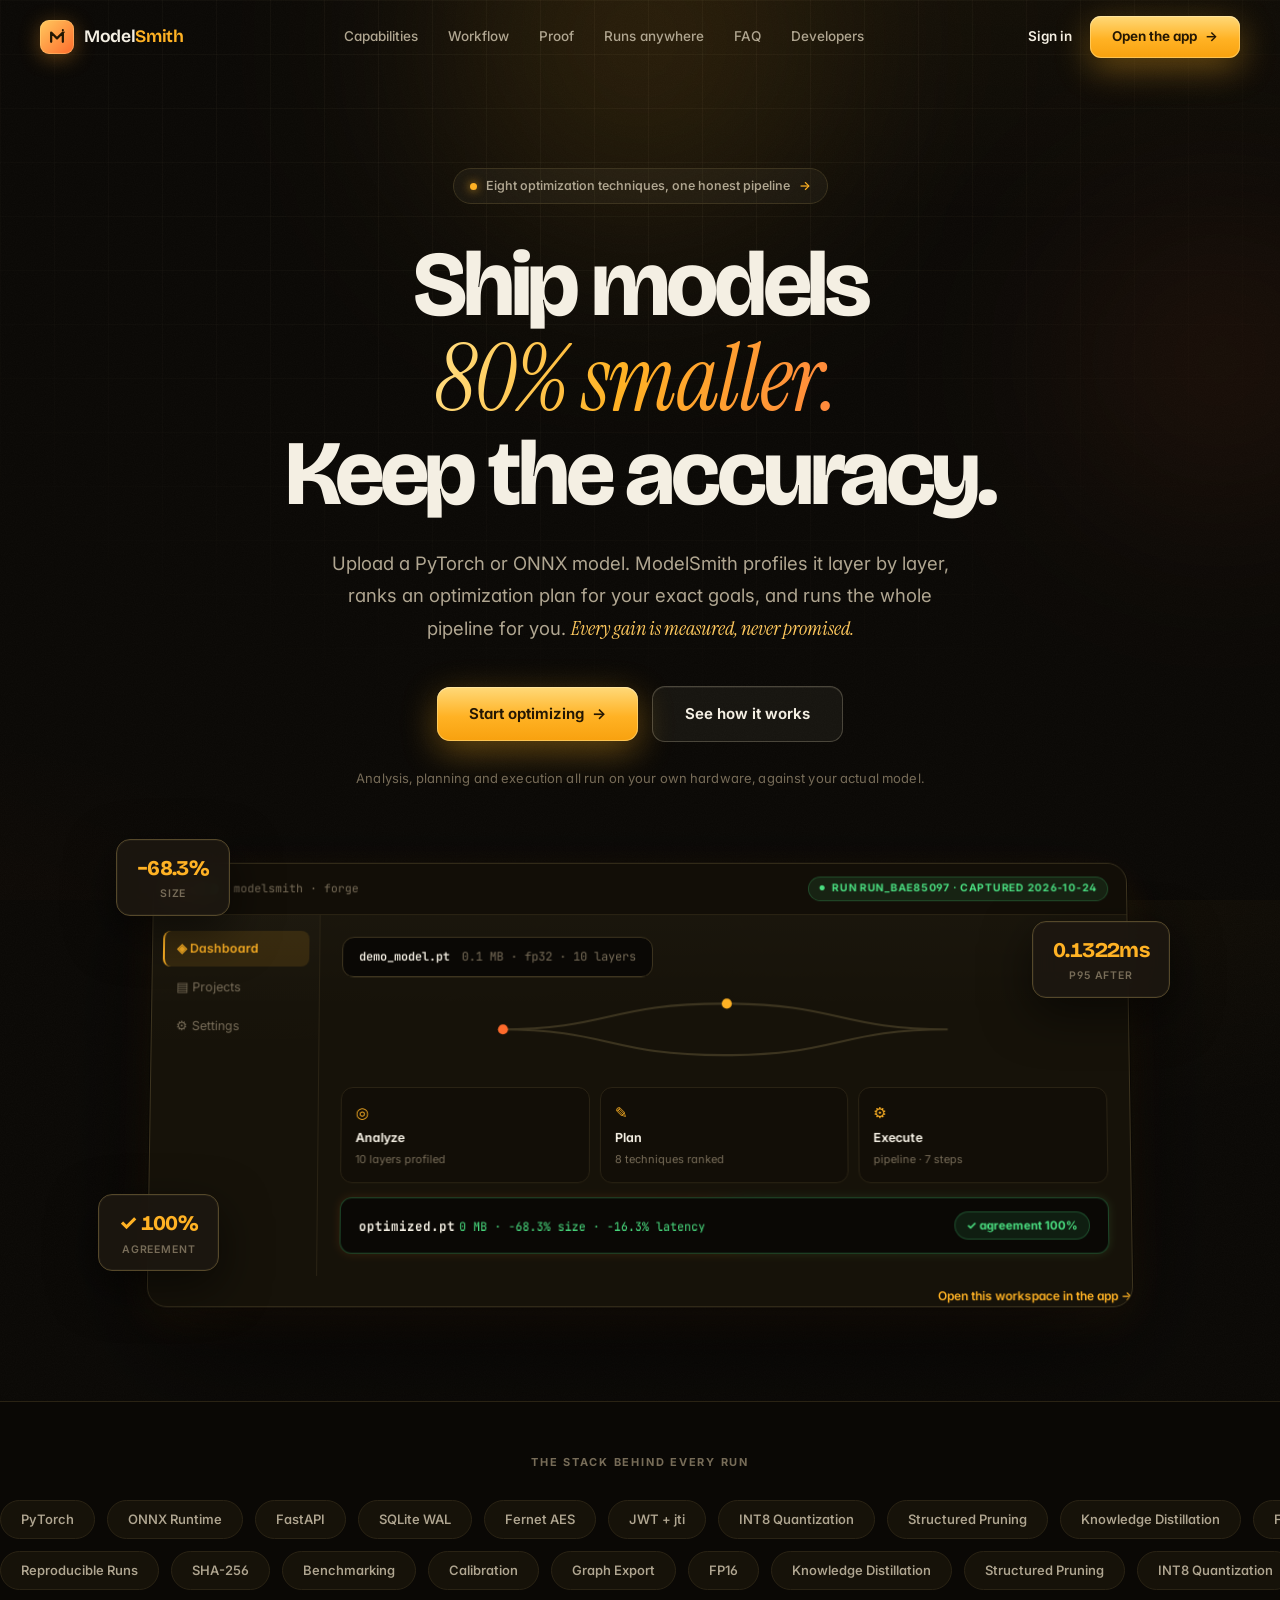
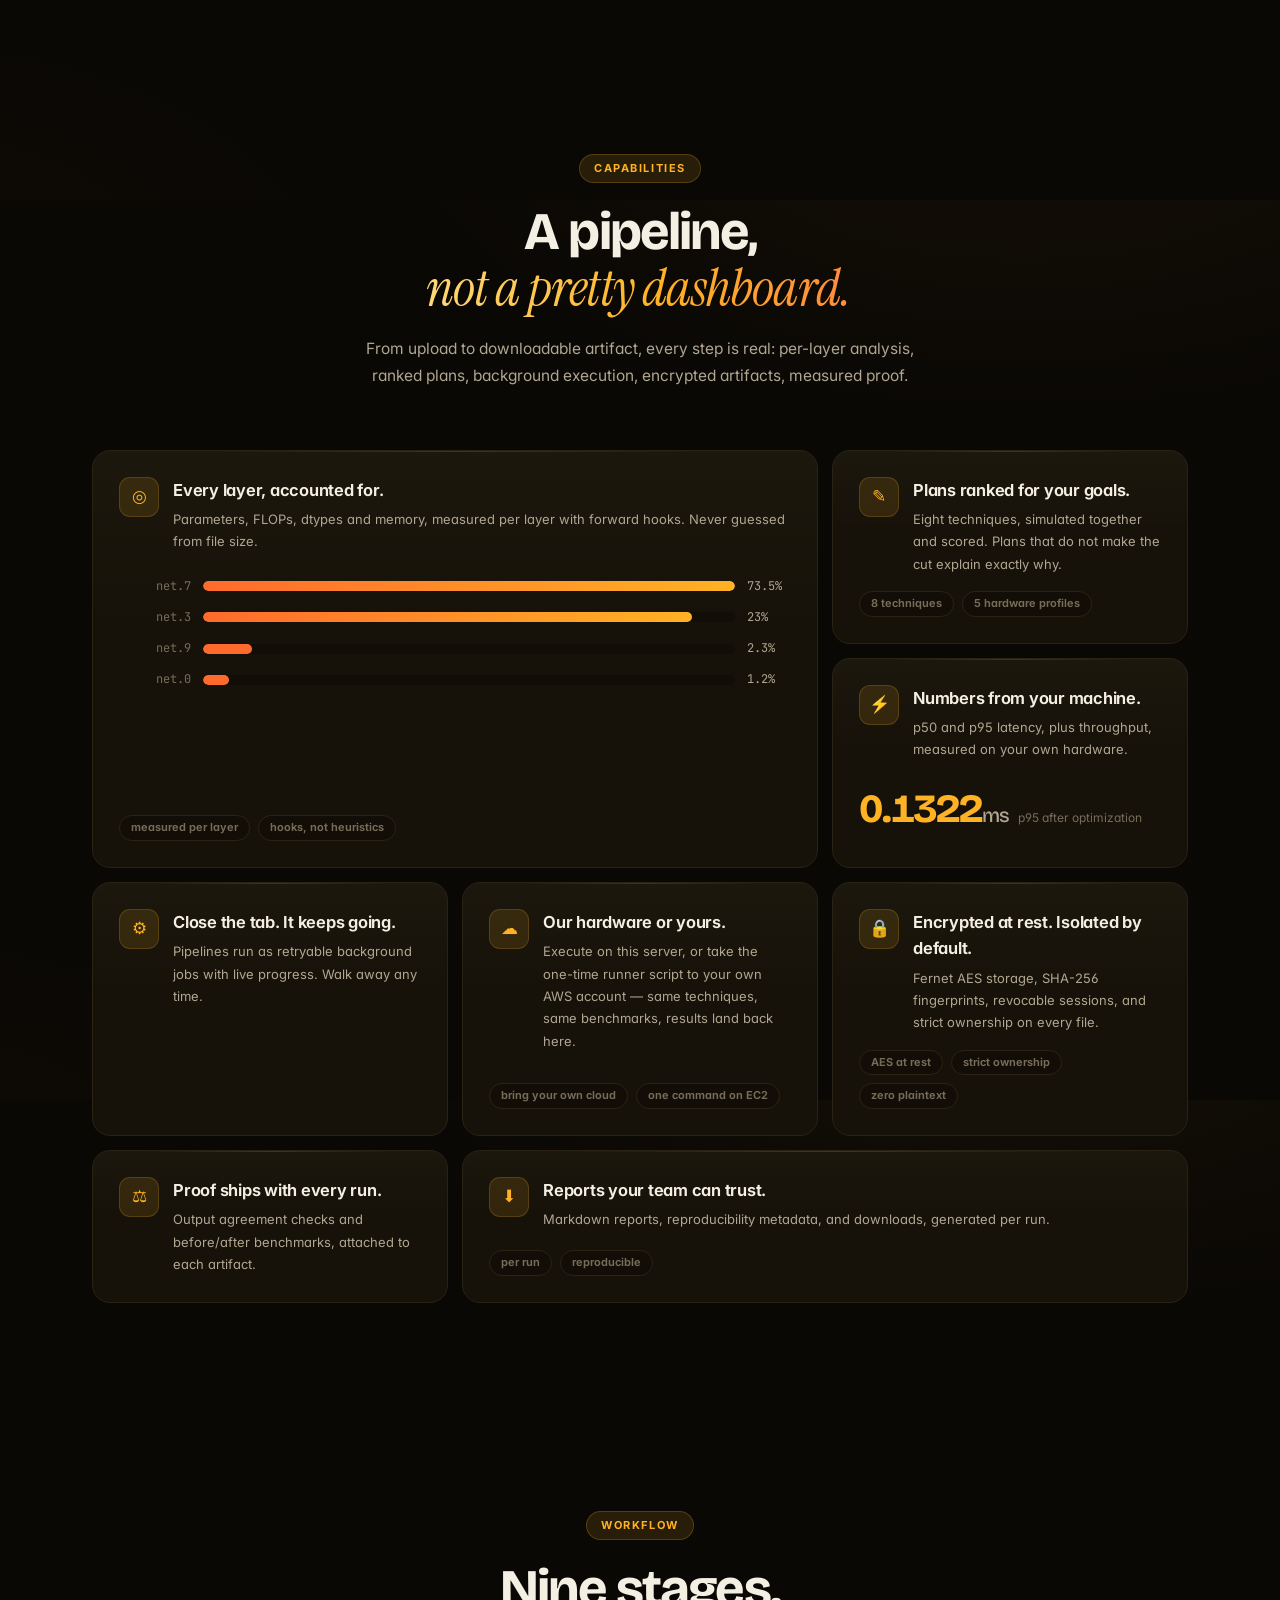
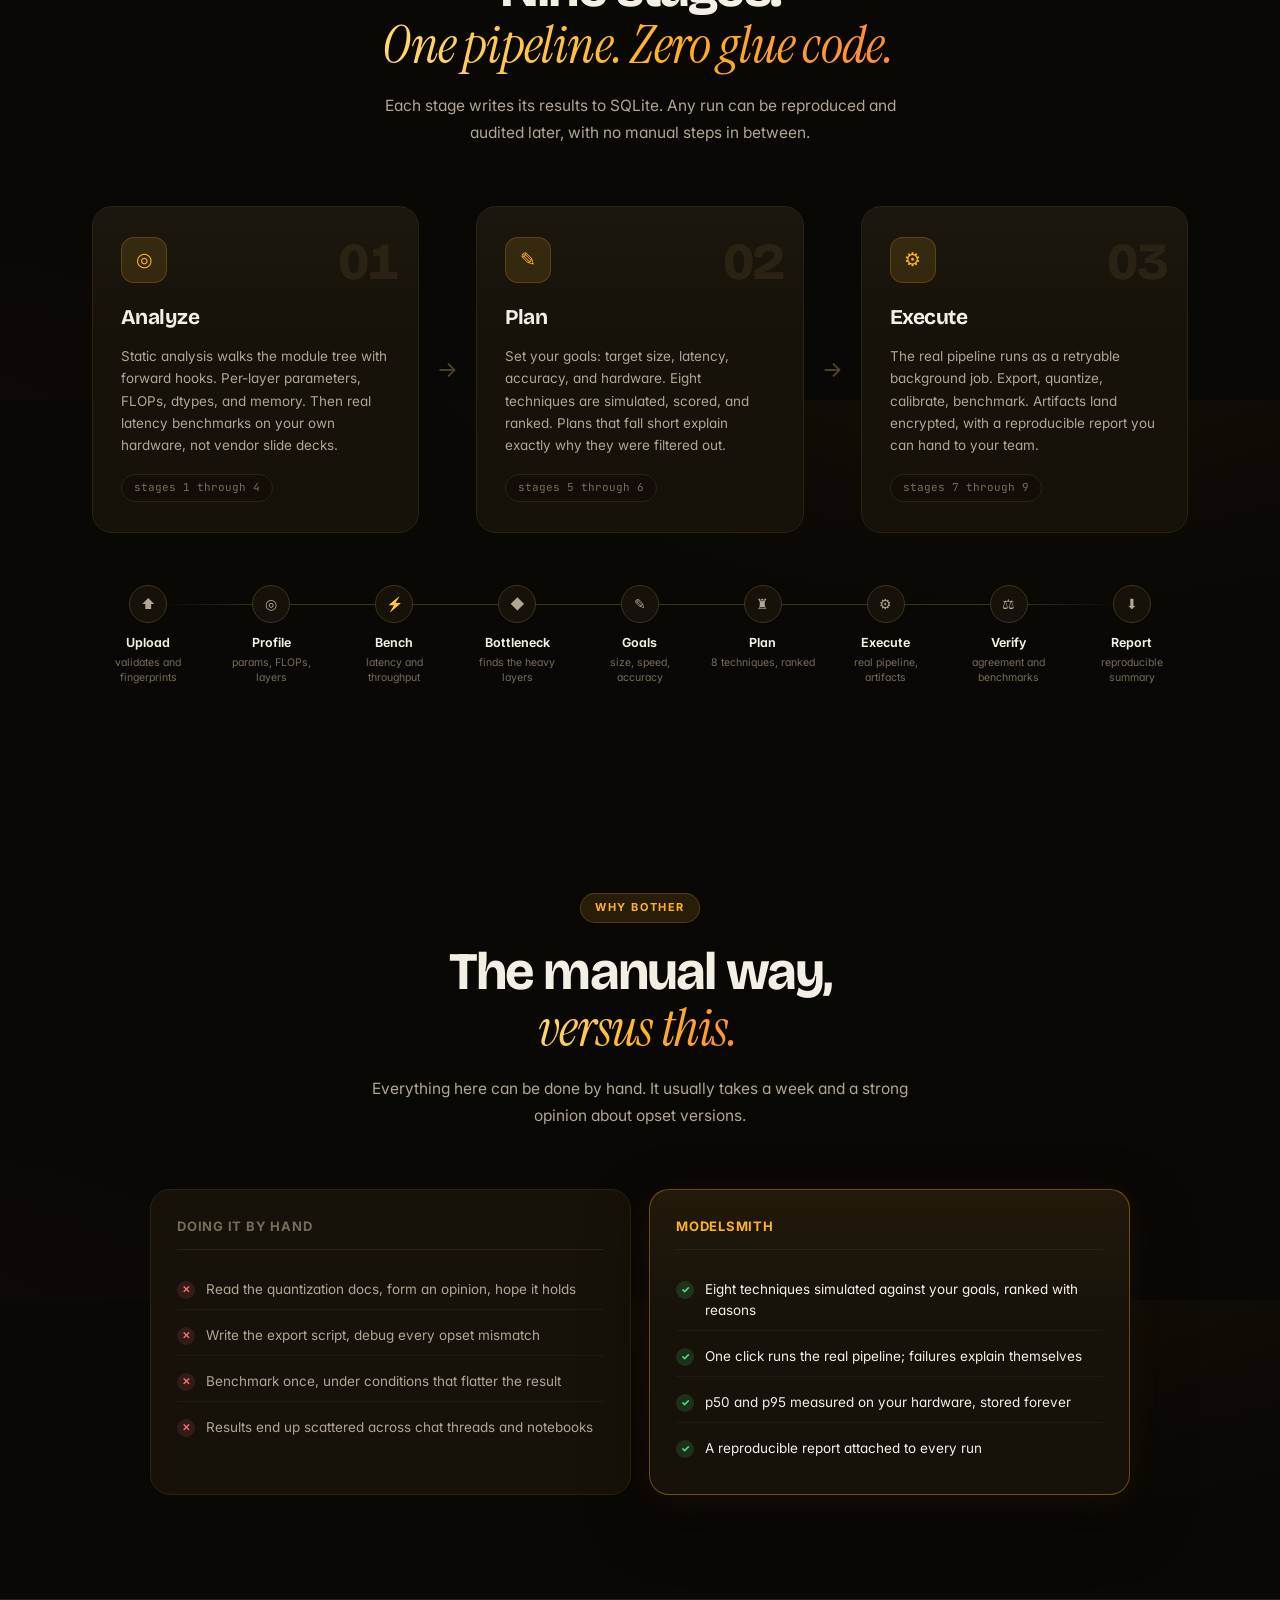
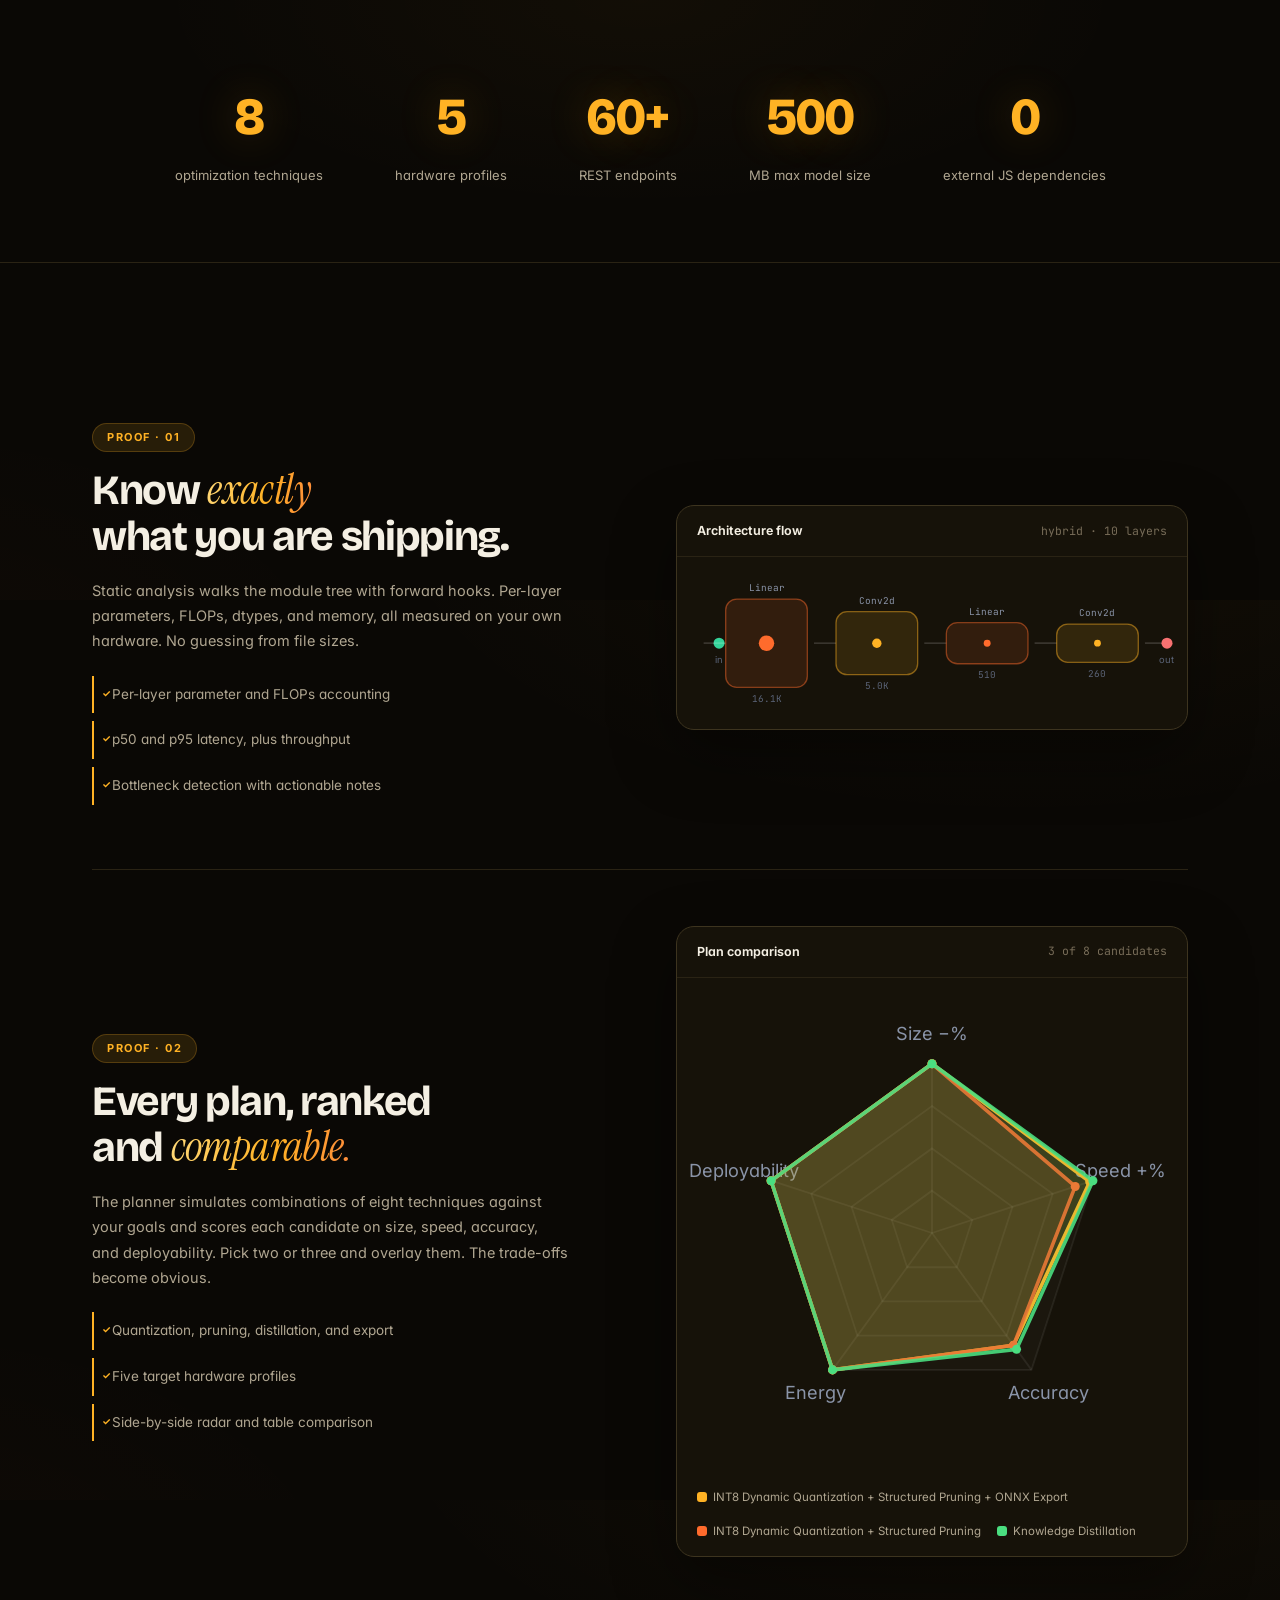
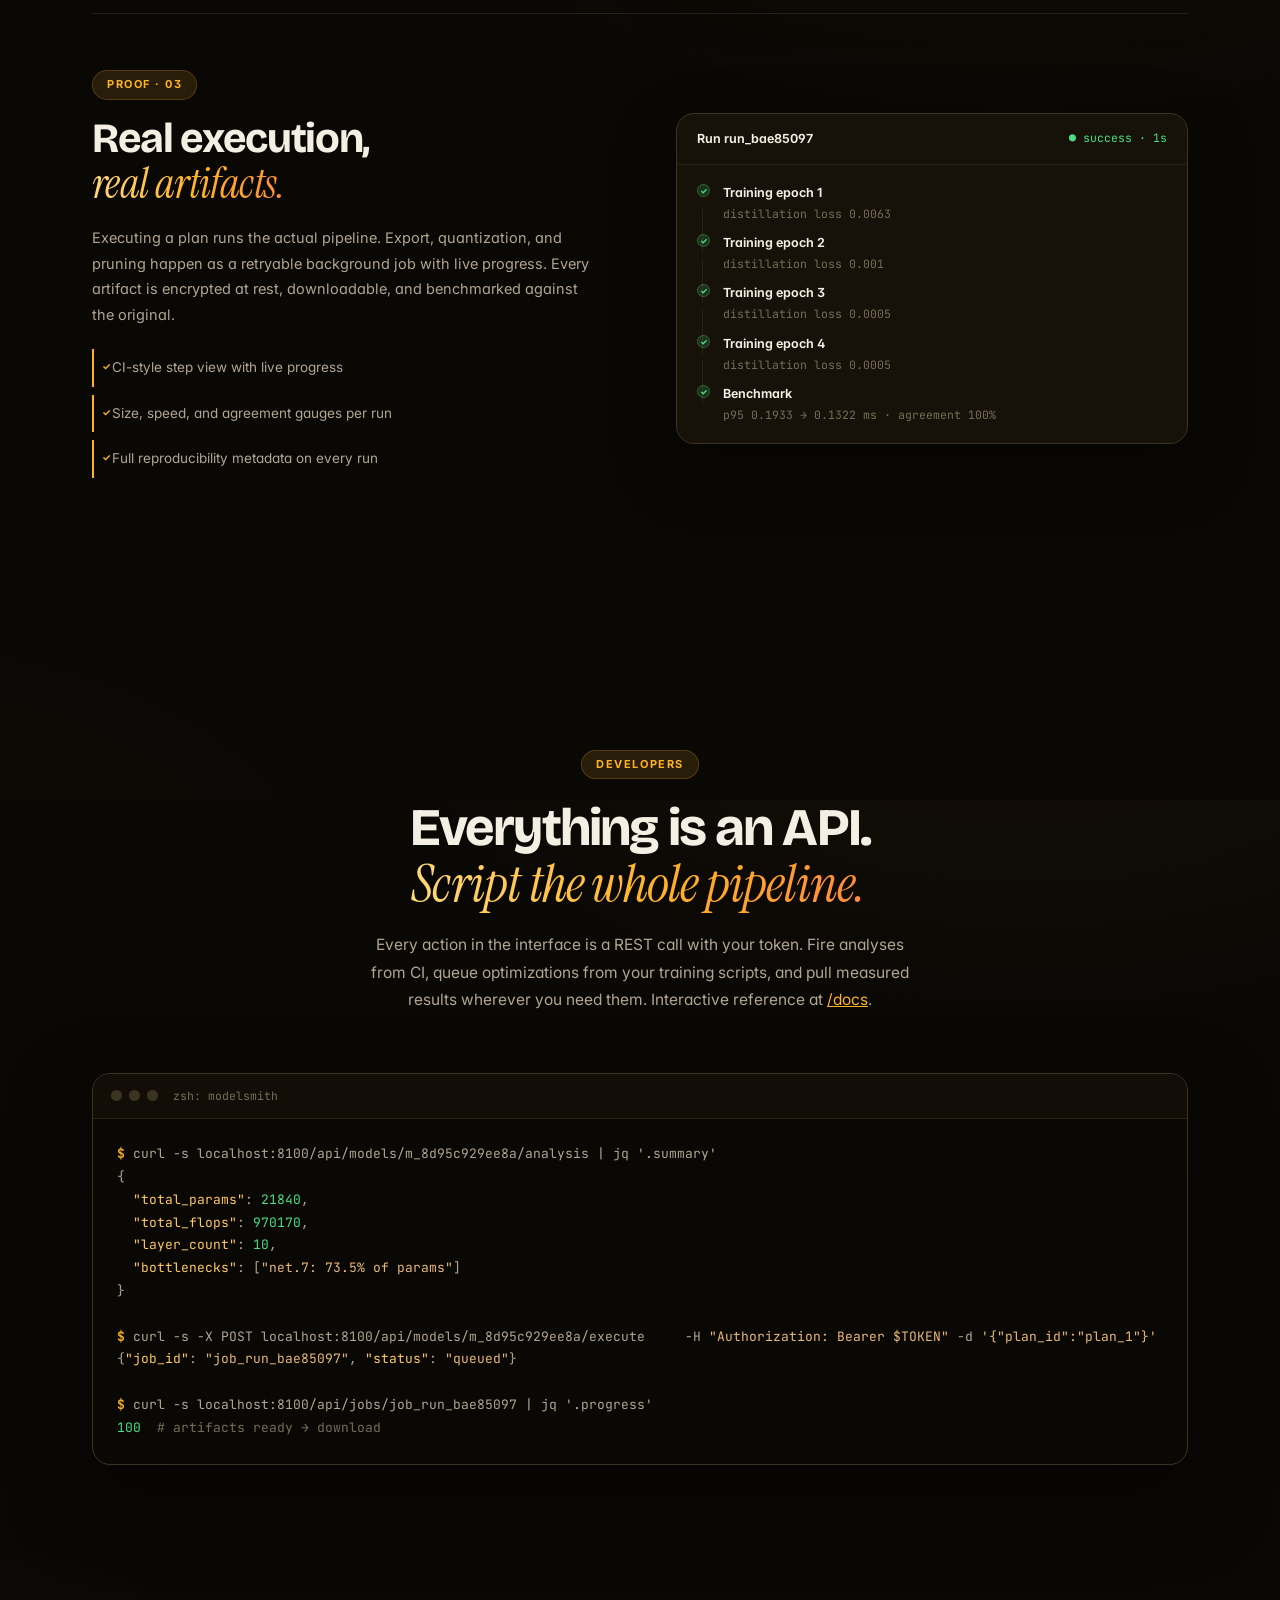
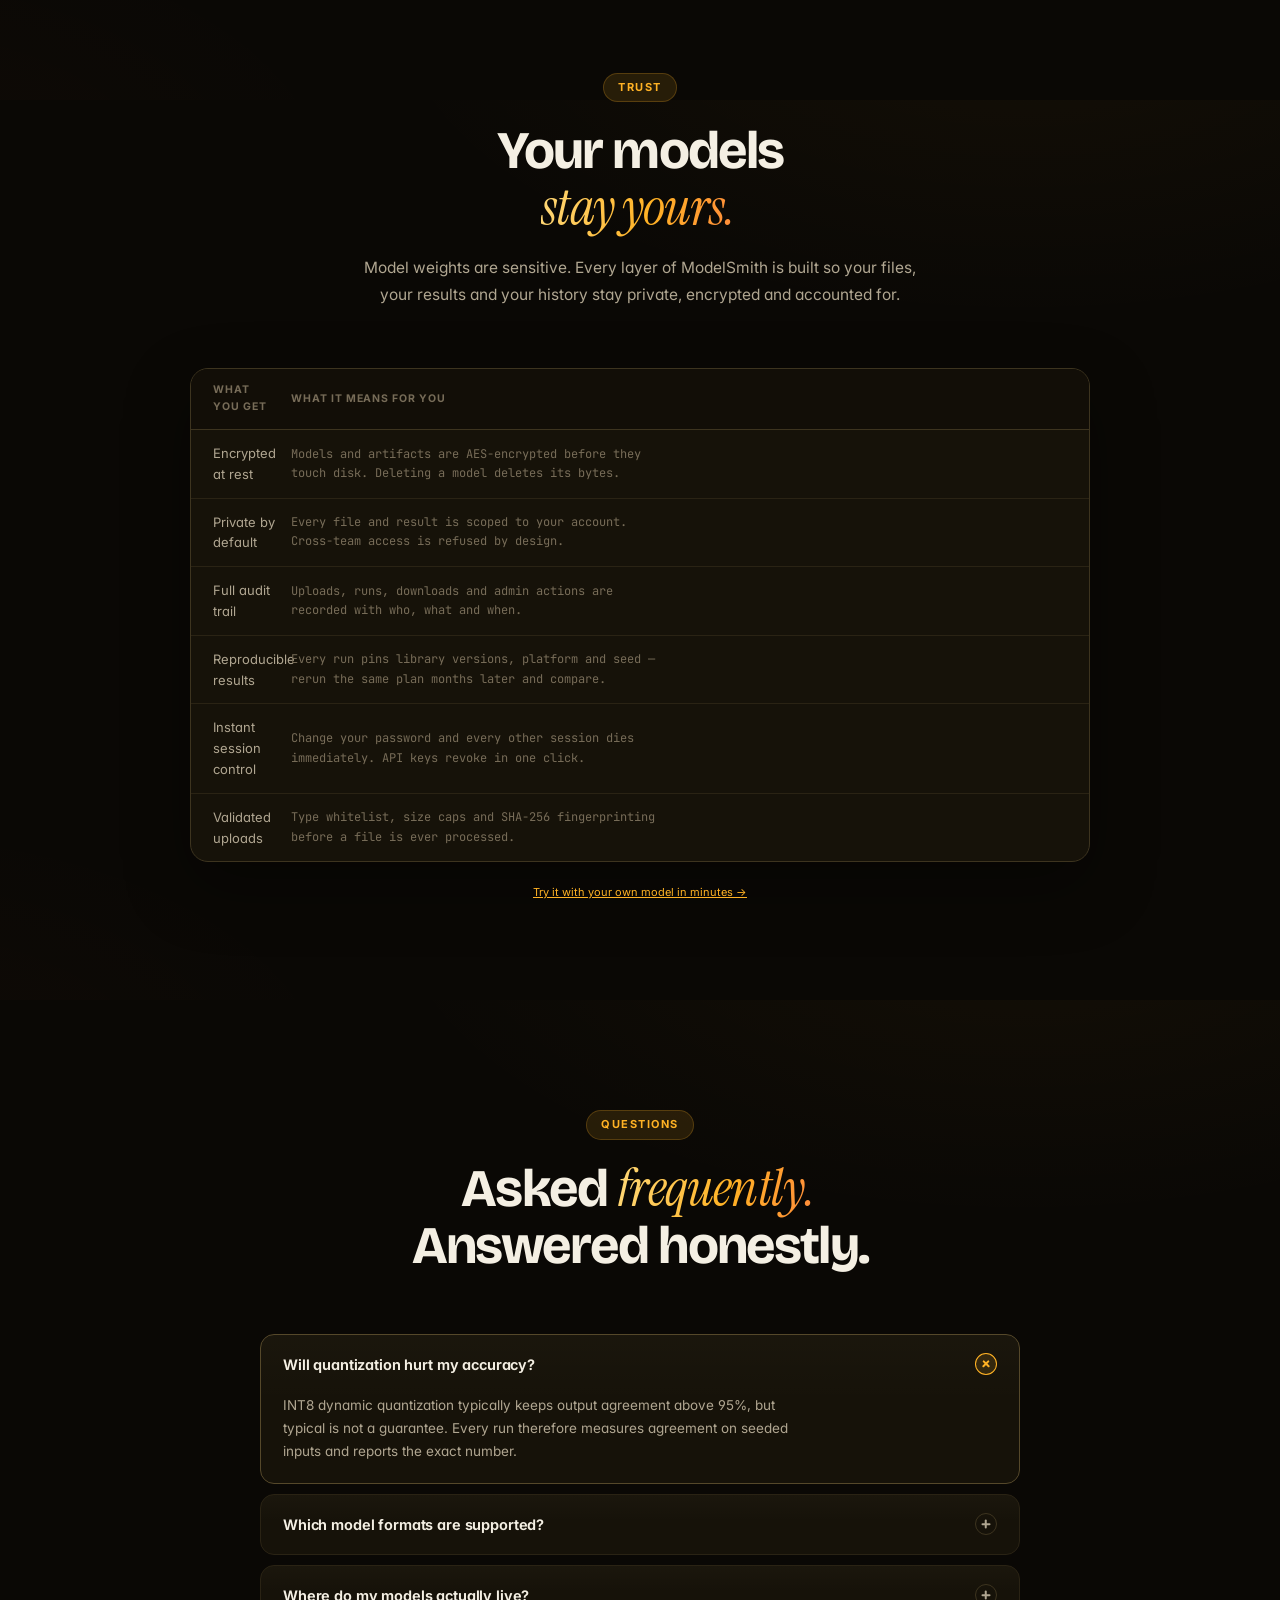
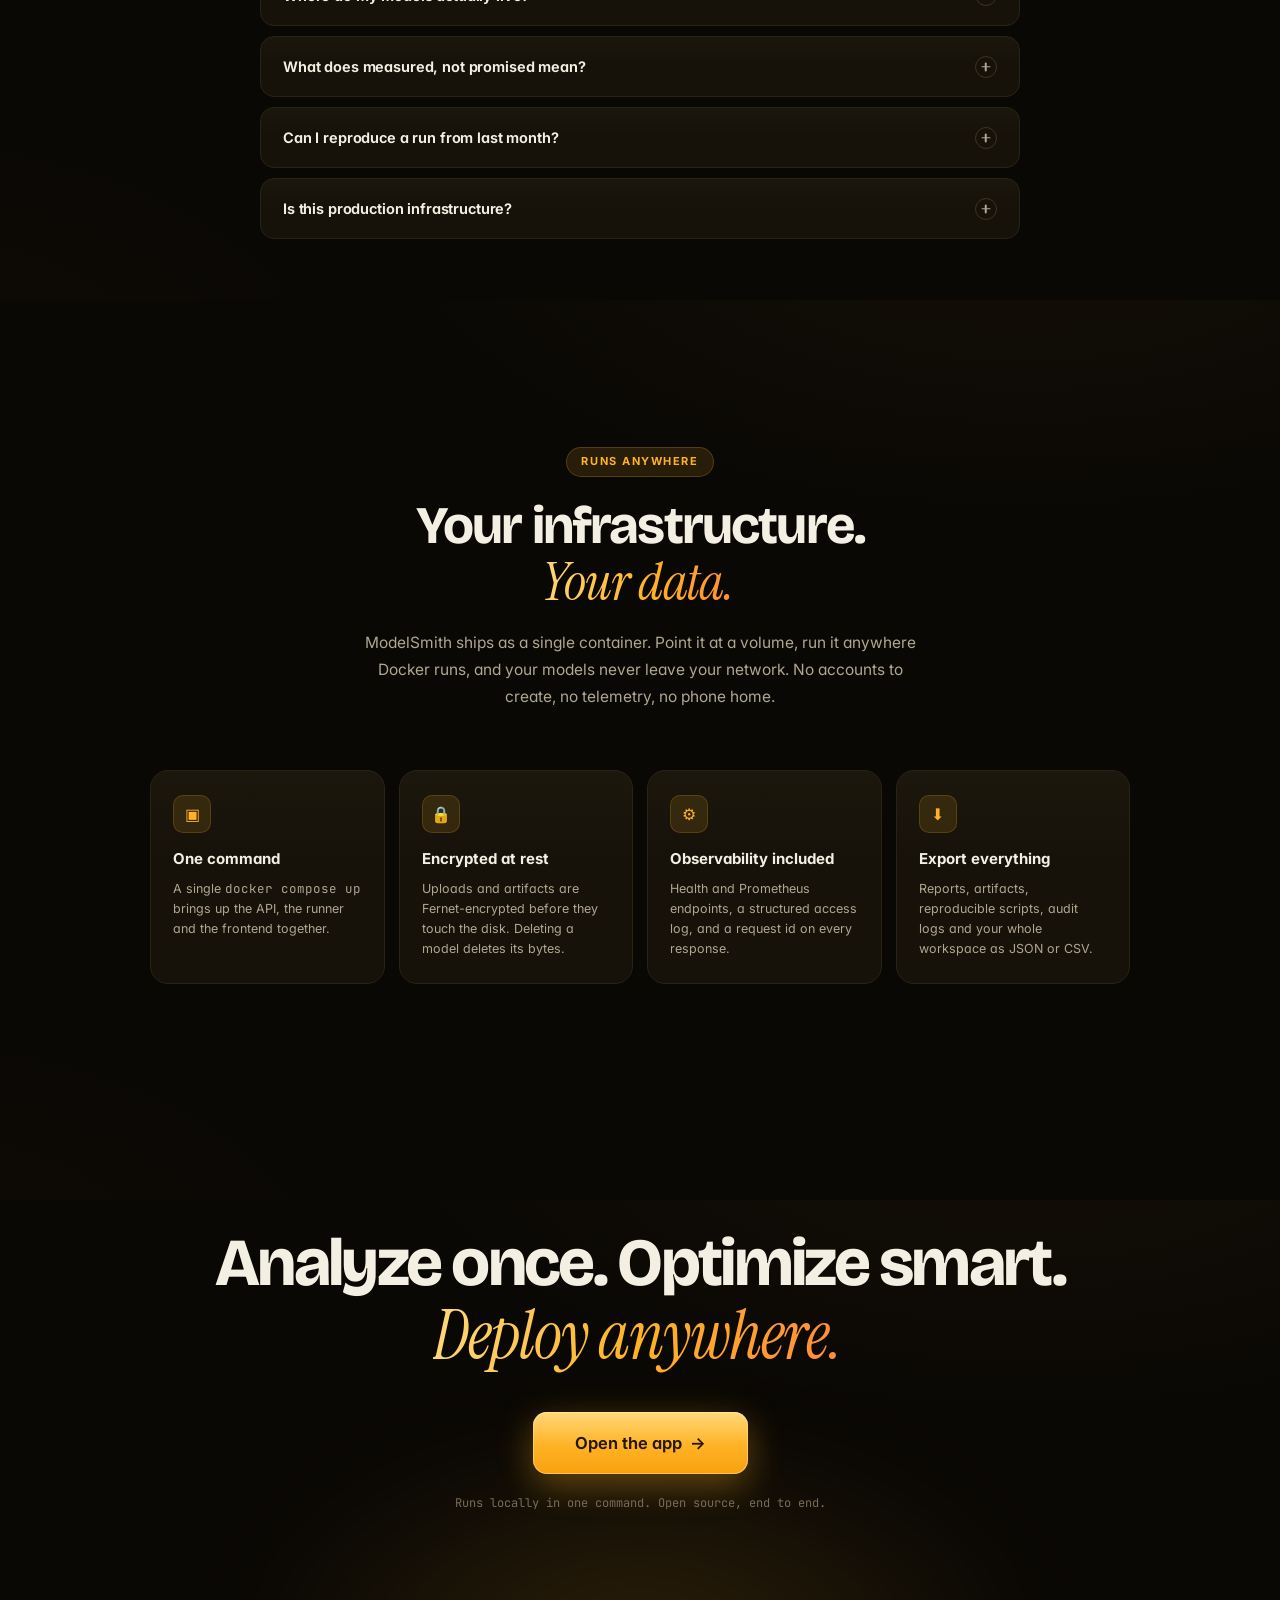
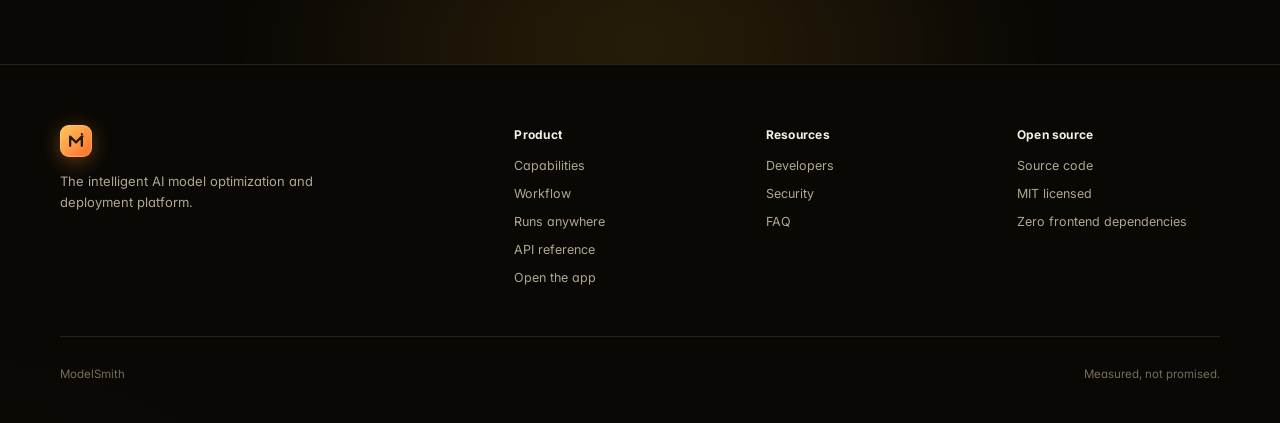
==== commit 54482ca0: "live backend list" ====
--- a/app/index.html
+++ b/app/index.html
@@ -7,7 +7,7 @@
   <link rel="preconnect" href="https://fonts.googleapis.com">
   <link rel="preconnect" href="https://fonts.gstatic.com" crossorigin>
   <link href="https://fonts.googleapis.com/css2?family=Bricolage+Grotesque:opsz,wght@12..96,400..800&family=Instrument+Serif:ital@0;1&family=Inter:wght@400;500;600;700&family=JetBrains+Mono:wght@400;500;600&family=Space+Grotesk:wght@400;500;600;700&display=swap" rel="stylesheet">
-  <link rel="stylesheet" href="./style.css?b=1792824968">
+  <link rel="stylesheet" href="./style.css?b=1792840158">
   <link rel="icon" type="image/svg+xml" href="./favicon.svg">
   <meta name="description" content="ModelSmith · Analyze any AI model layer by layer, plan the right optimization, execute the pipeline, ship with measured proof of every gain.">
   <meta property="og:title" content="ModelSmith · Ship smaller, faster models.">
@@ -21,9 +21,9 @@
 <body>
   <div id="app"></div>
   <div id="modalRoot" hidden></div>
-  <script src="./api-snapshot-load.js?b=1792824968"></script>
-  <script src="./charts.js?b=1792824968"></script>
-  <script src="./landing.js?b=1792824968"></script>
-  <script src="./app.js?b=1792824968"></script>
+  <script src="./api-snapshot-load.js?b=1792840158"></script>
+  <script src="./charts.js?b=1792840158"></script>
+  <script src="./landing.js?b=1792840158"></script>
+  <script src="./app.js?b=1792840158"></script>
 </body>
 </html>
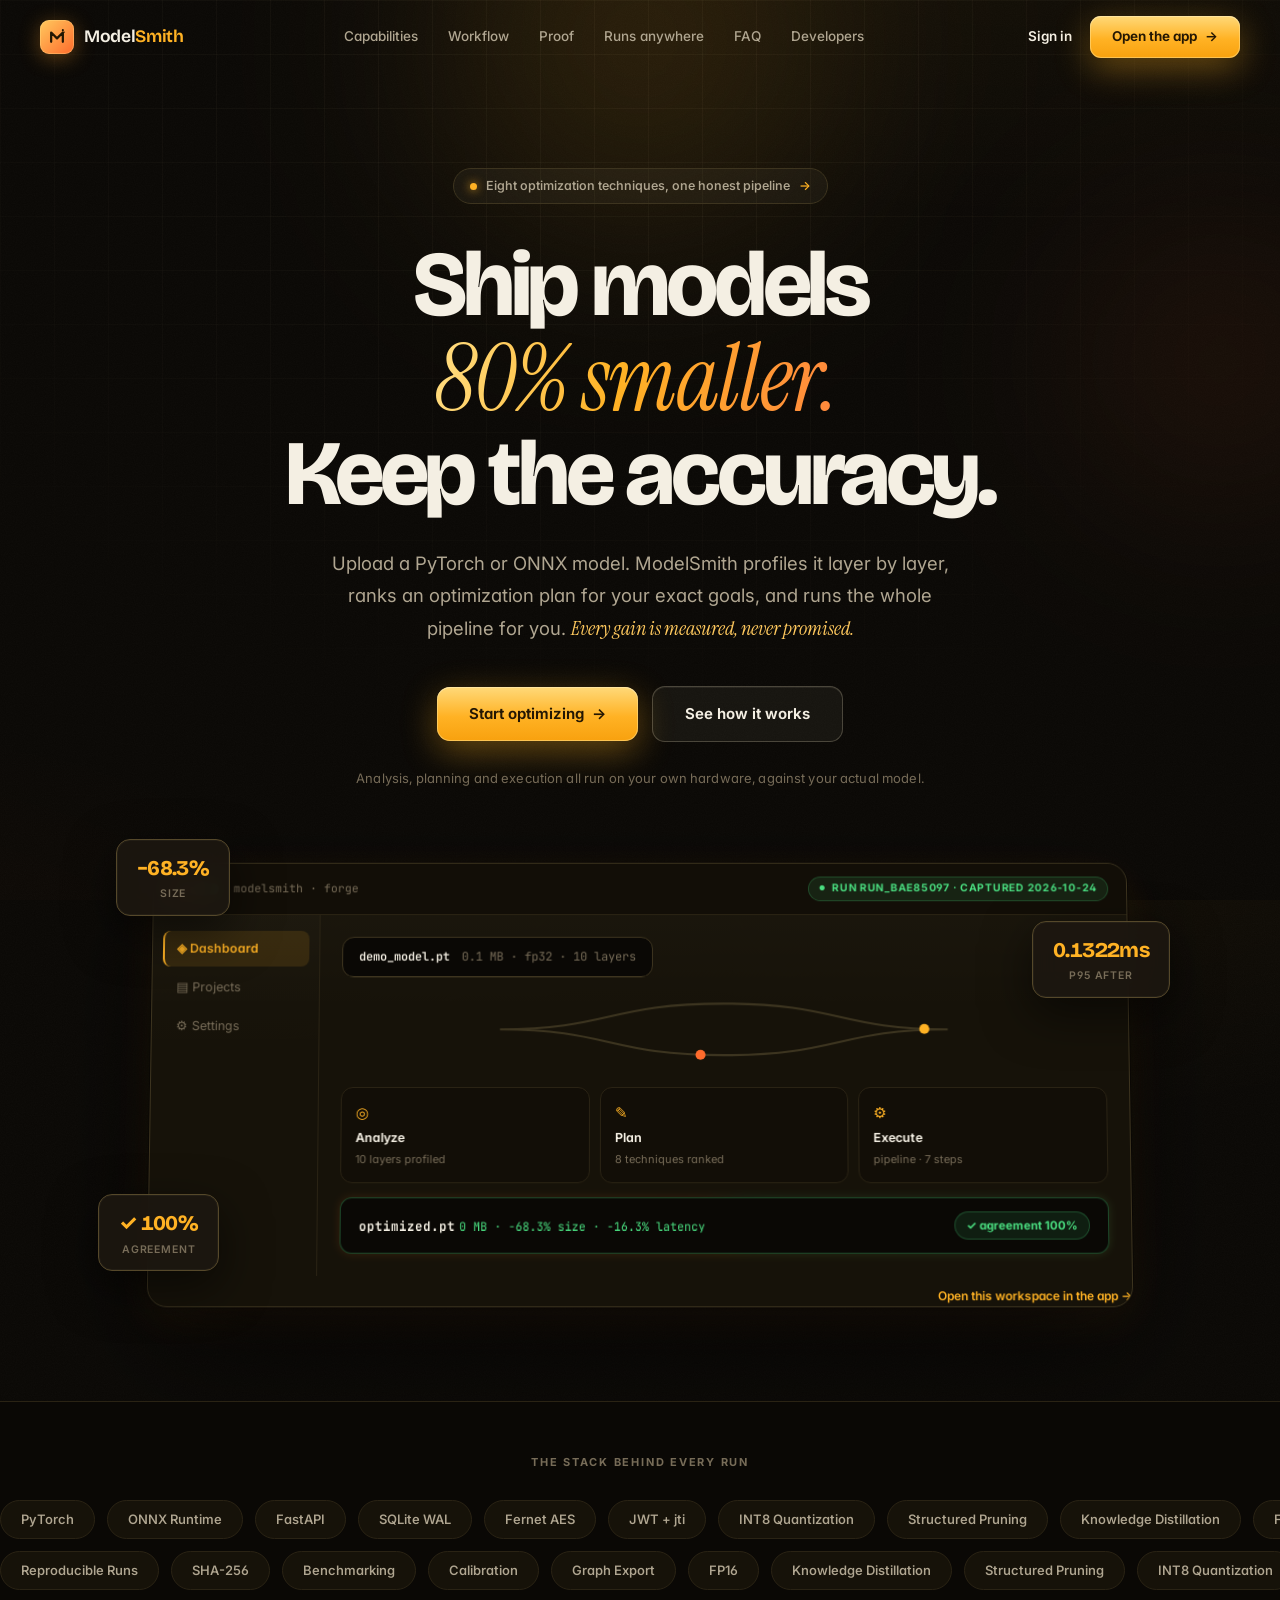
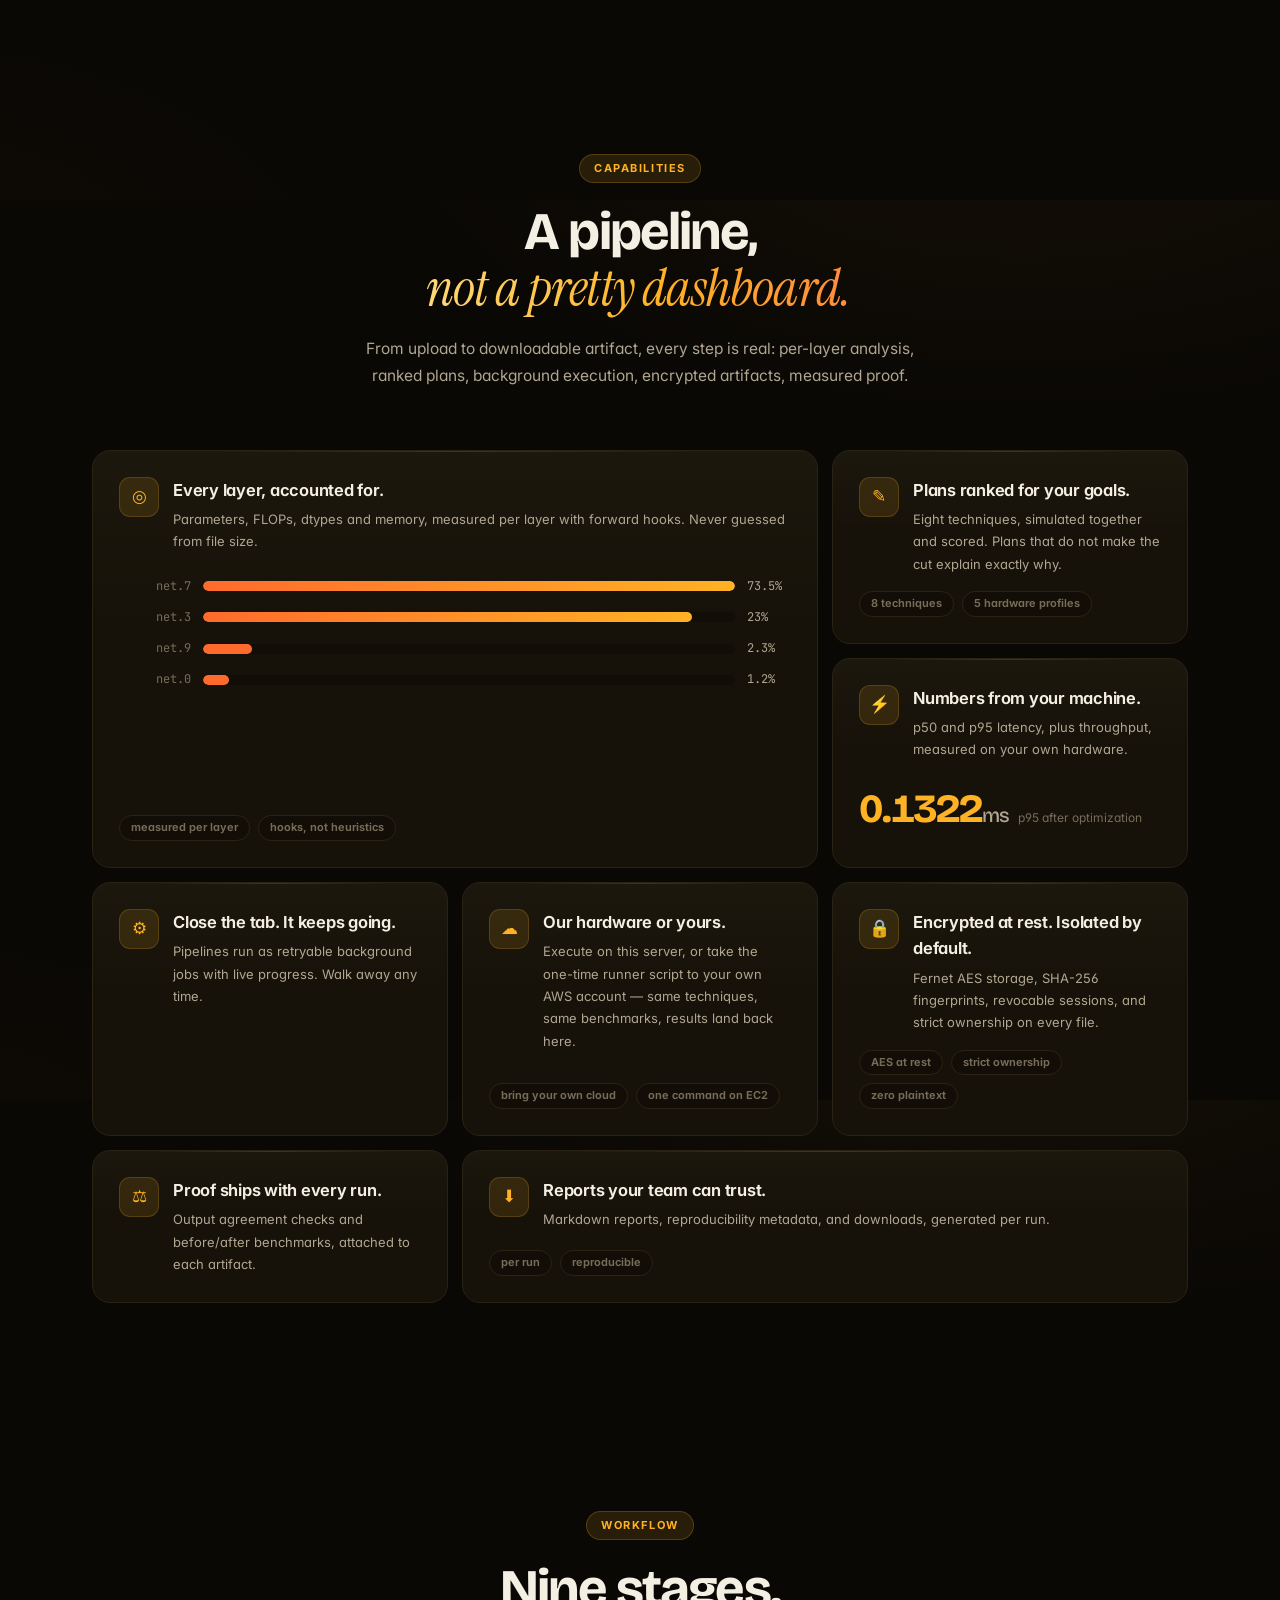
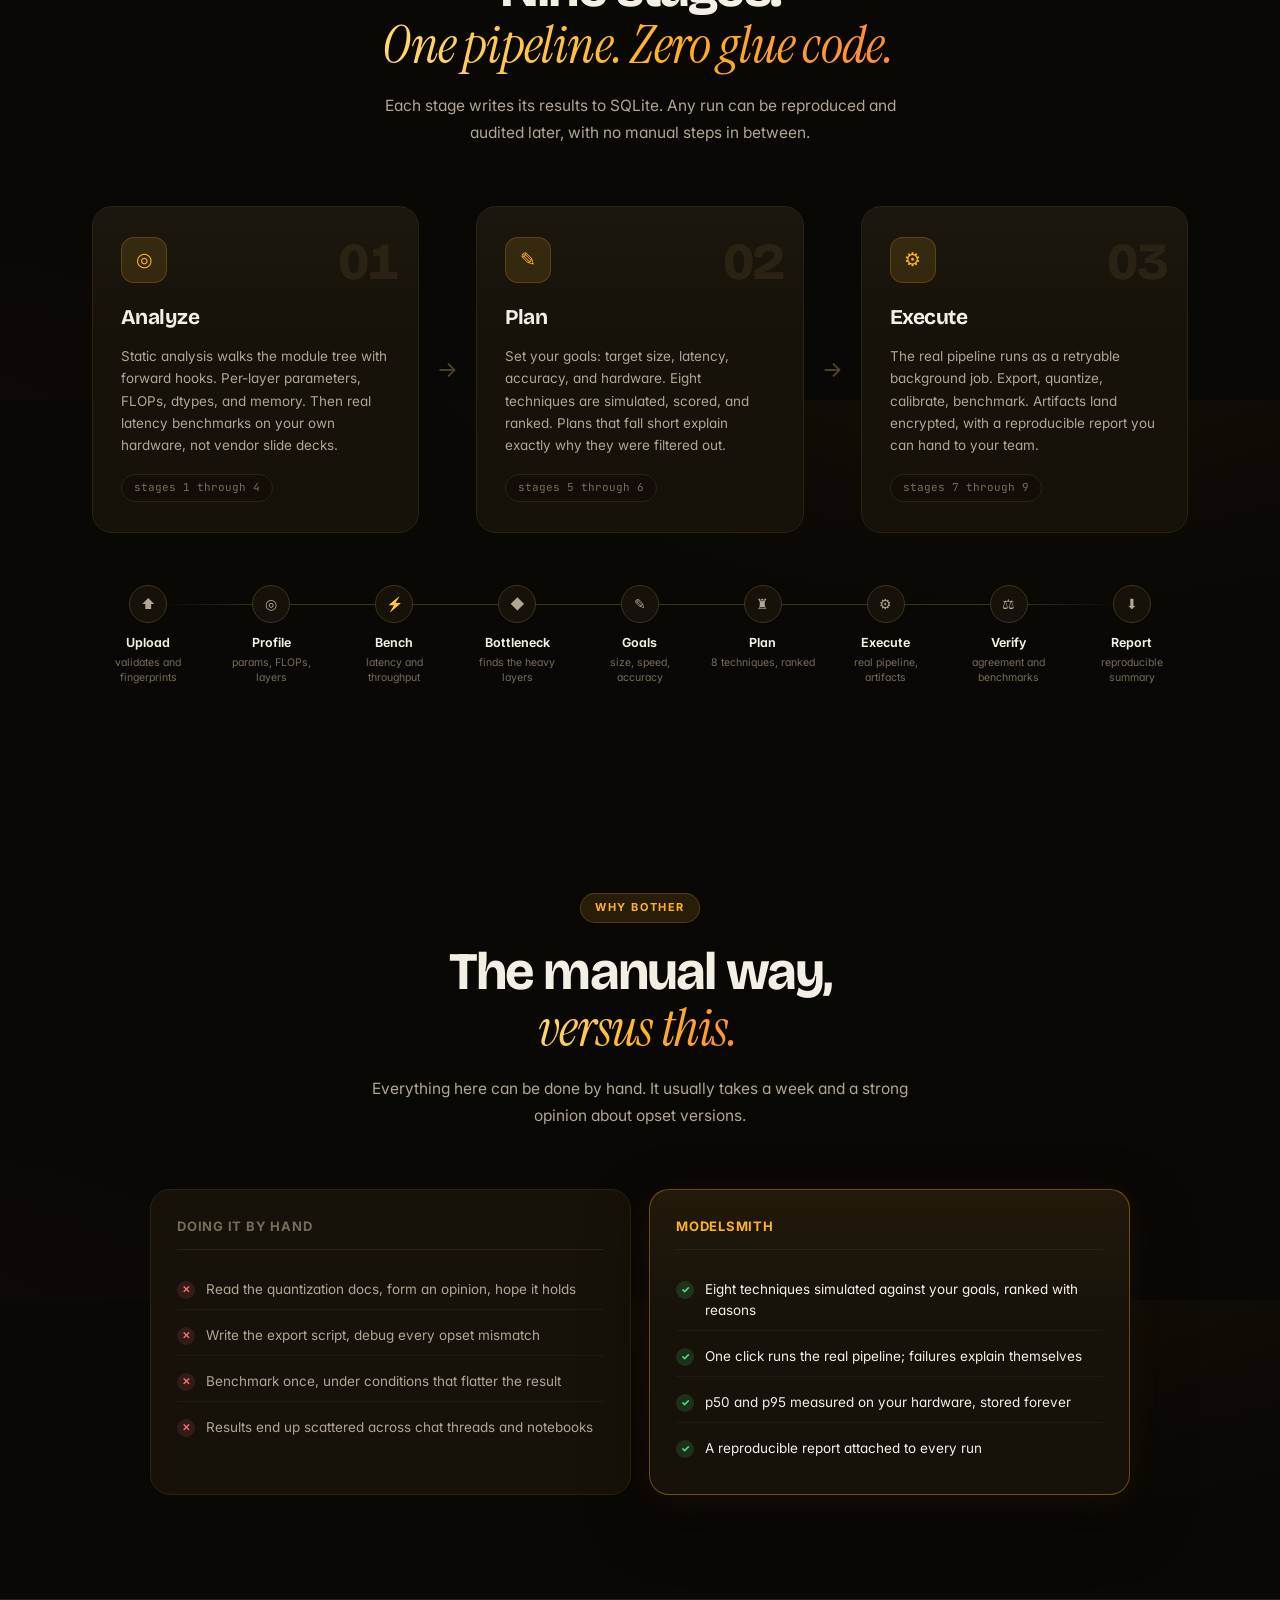
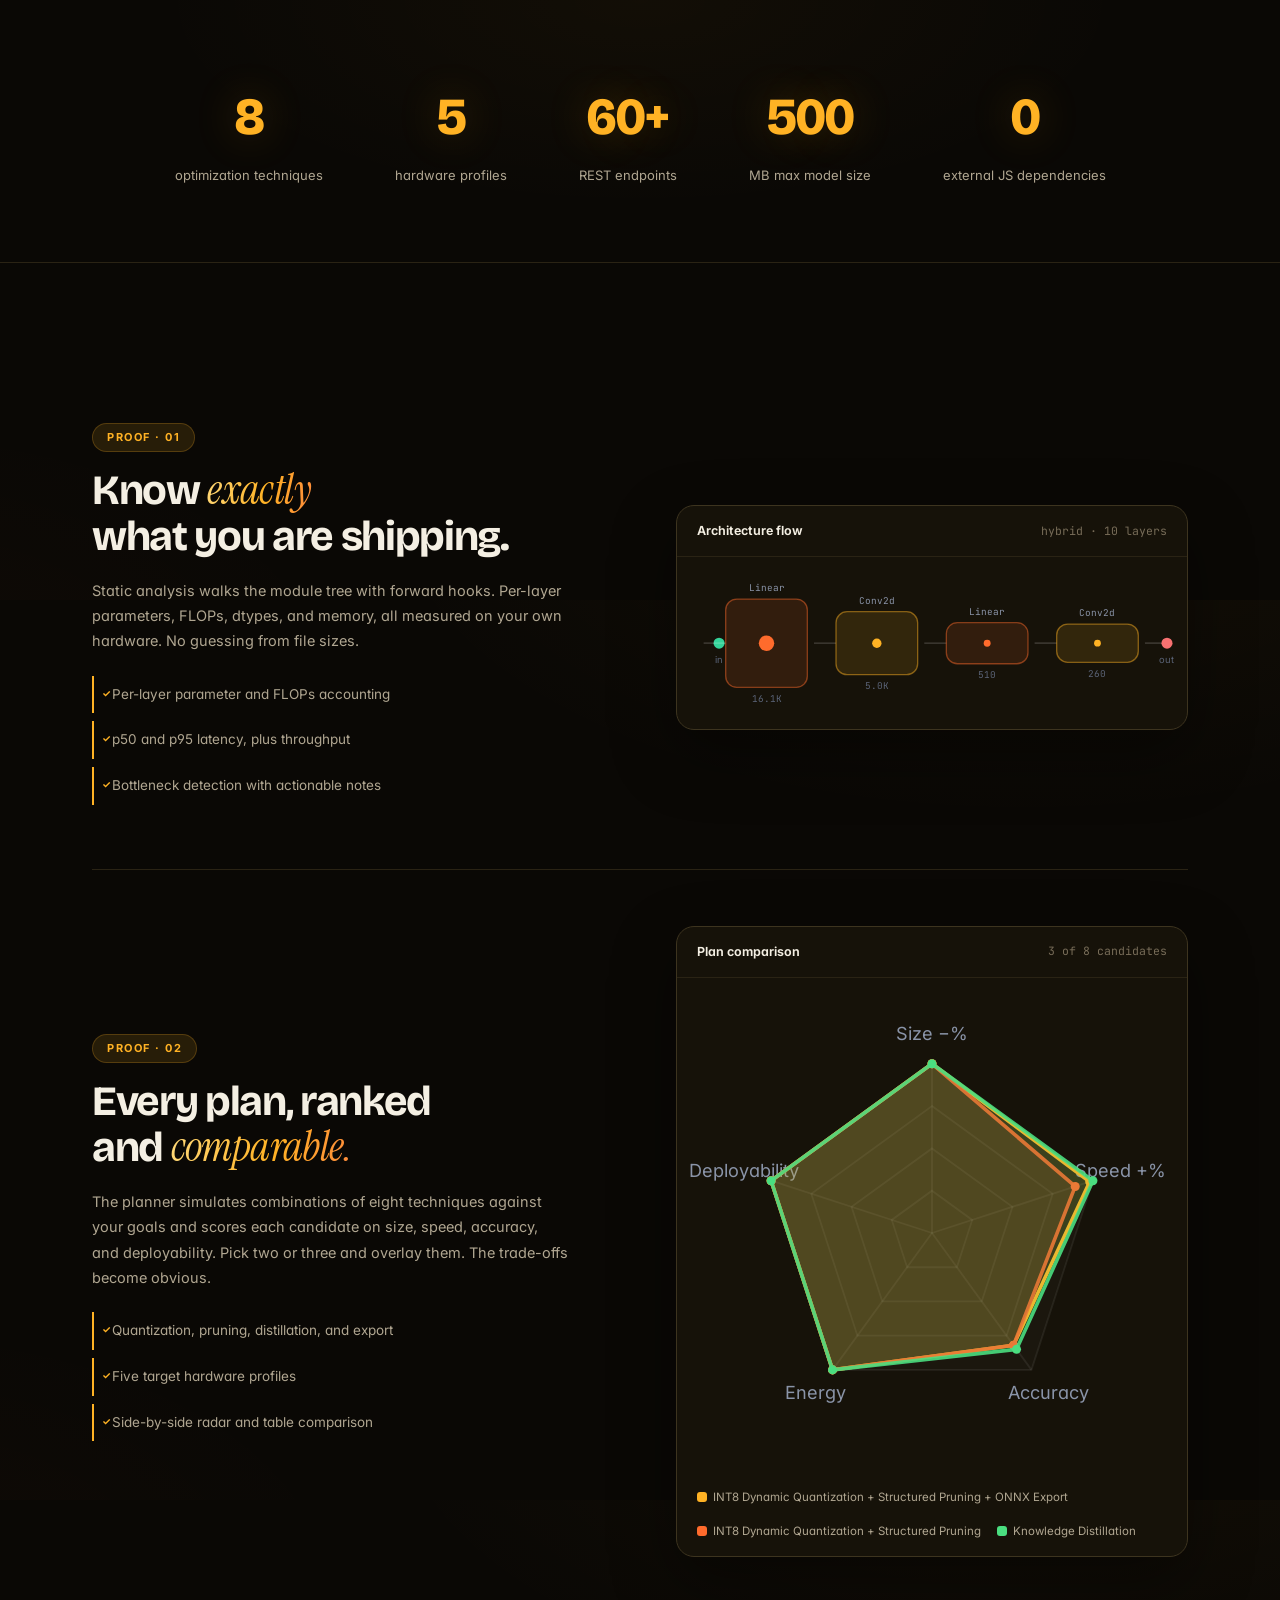
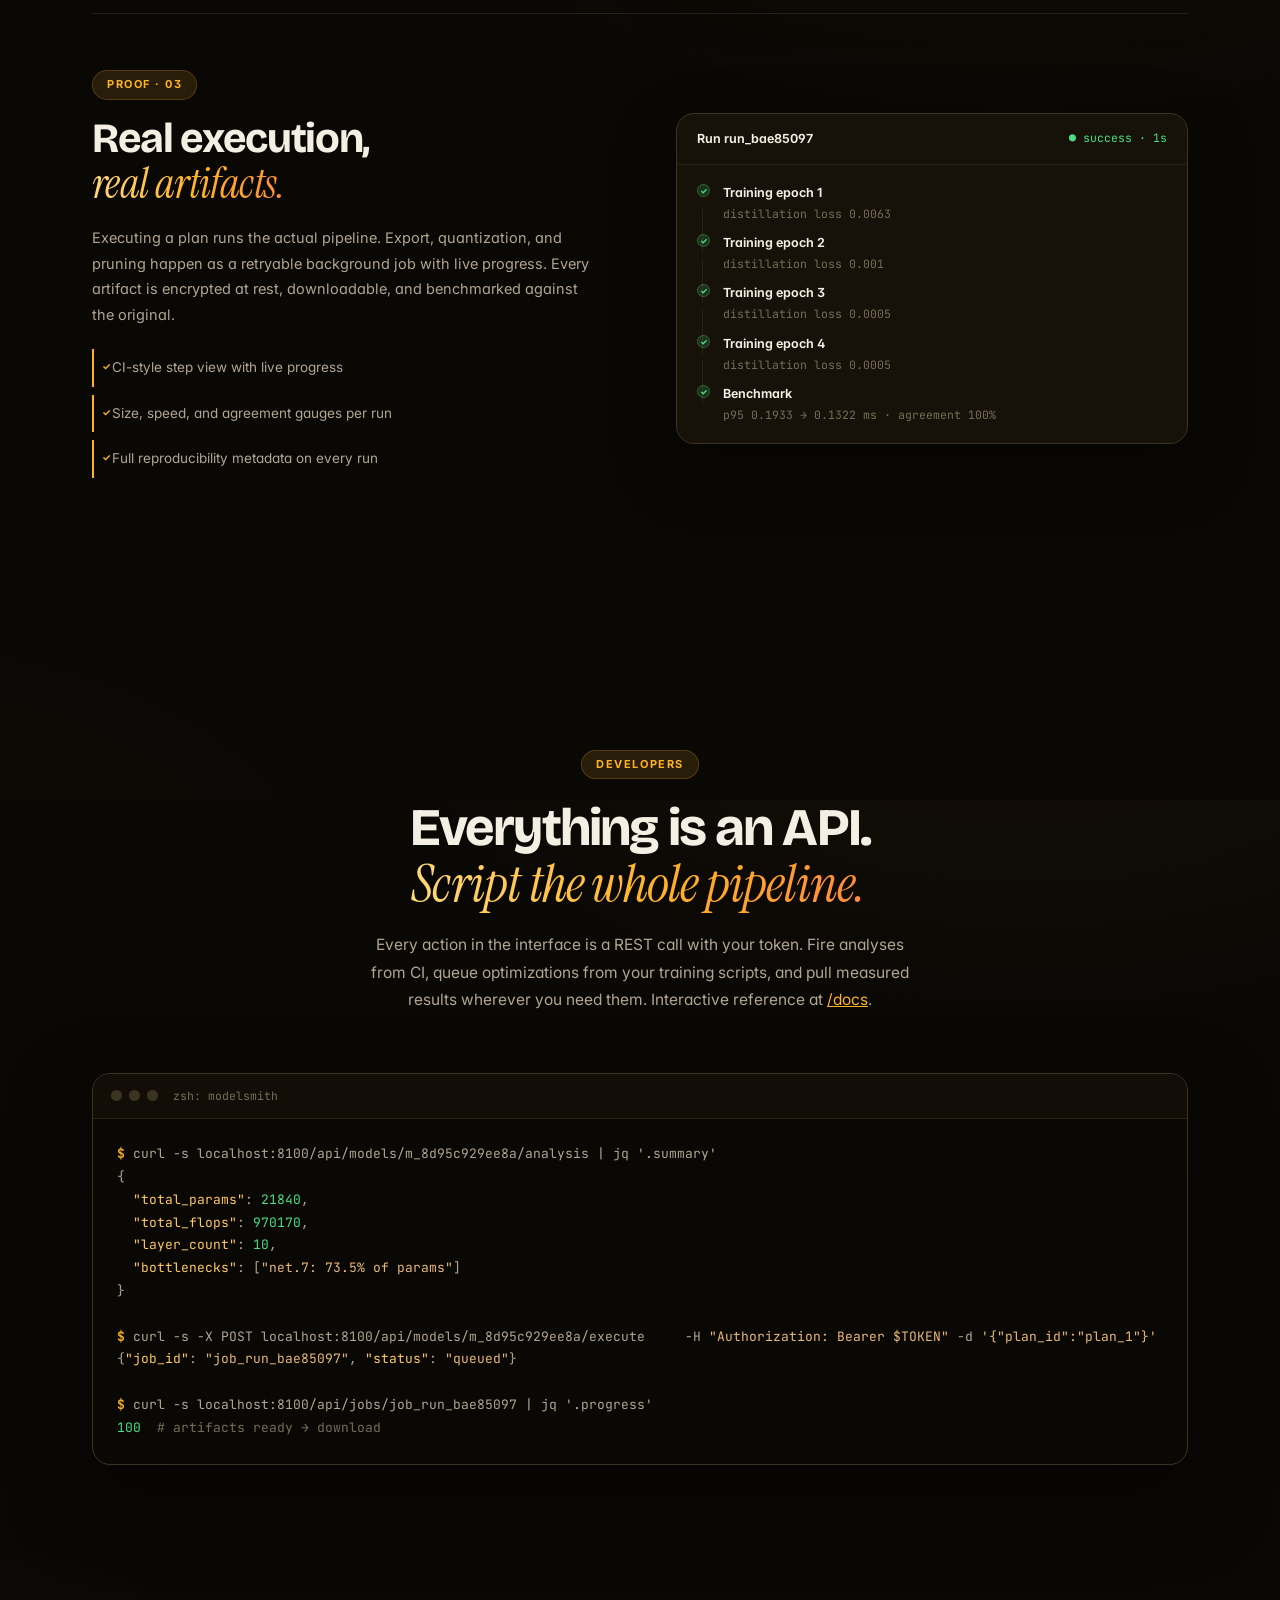
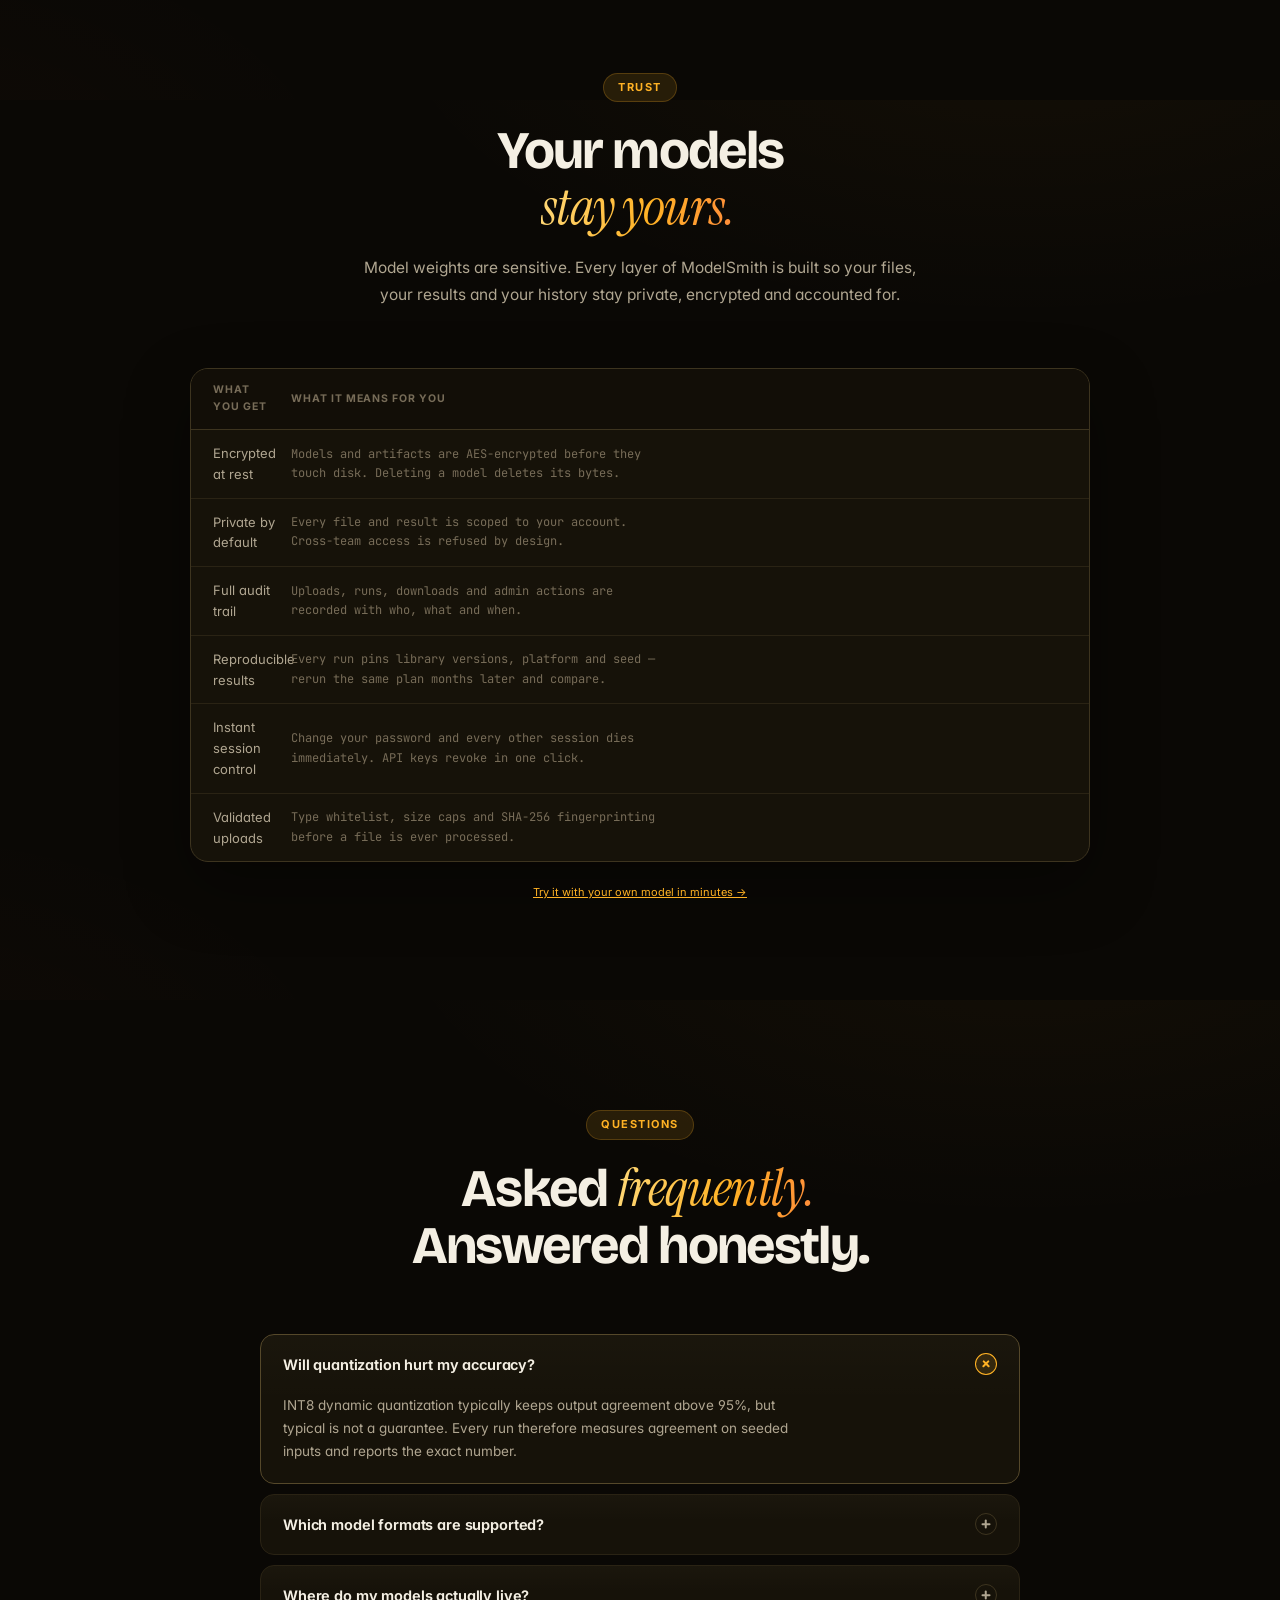
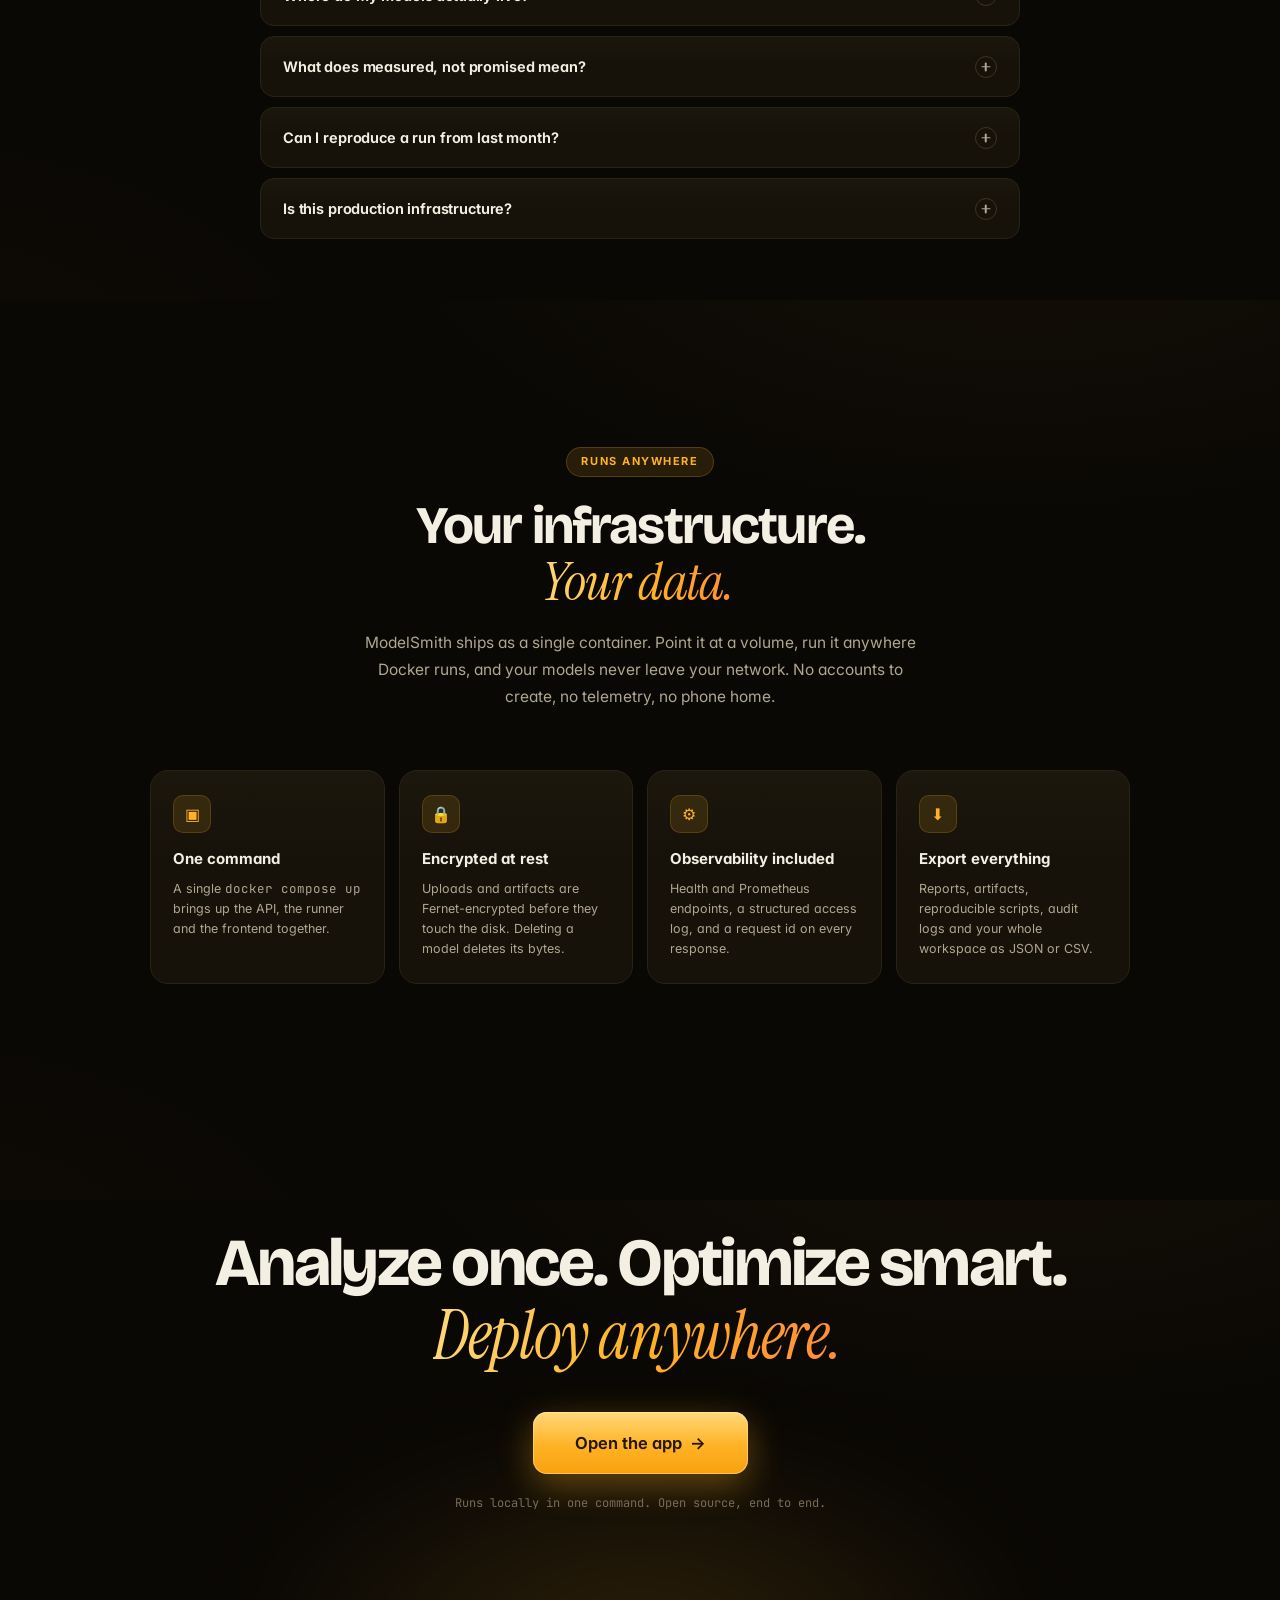
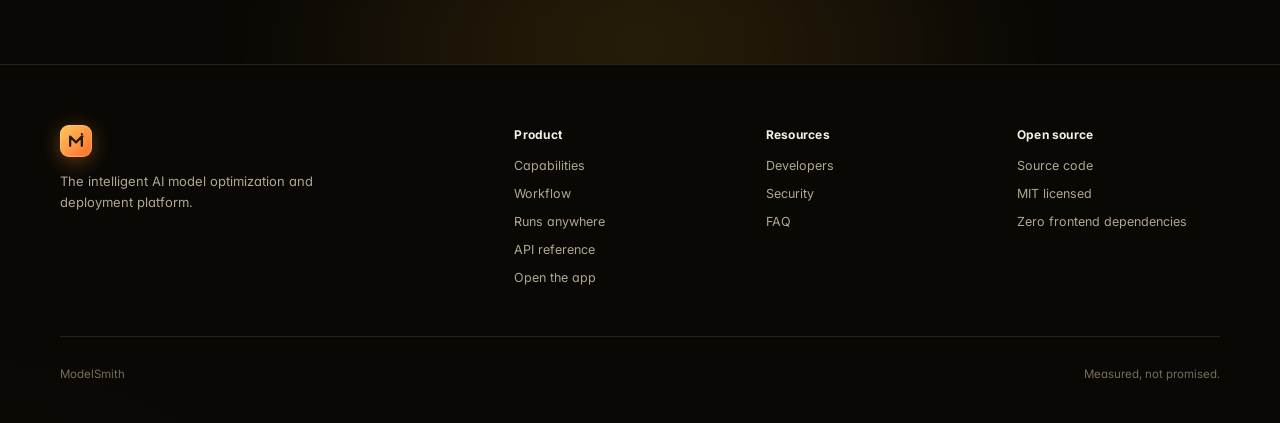
==== commit 342e2154: "live backend list" ====
--- a/app/index.html
+++ b/app/index.html
@@ -7,7 +7,7 @@
   <link rel="preconnect" href="https://fonts.googleapis.com">
   <link rel="preconnect" href="https://fonts.gstatic.com" crossorigin>
   <link href="https://fonts.googleapis.com/css2?family=Bricolage+Grotesque:opsz,wght@12..96,400..800&family=Instrument+Serif:ital@0;1&family=Inter:wght@400;500;600;700&family=JetBrains+Mono:wght@400;500;600&family=Space+Grotesk:wght@400;500;600;700&display=swap" rel="stylesheet">
-  <link rel="stylesheet" href="./style.css?b=1792840158">
+  <link rel="stylesheet" href="./style.css?b=1792840224">
   <link rel="icon" type="image/svg+xml" href="./favicon.svg">
   <meta name="description" content="ModelSmith · Analyze any AI model layer by layer, plan the right optimization, execute the pipeline, ship with measured proof of every gain.">
   <meta property="og:title" content="ModelSmith · Ship smaller, faster models.">
@@ -21,9 +21,9 @@
 <body>
   <div id="app"></div>
   <div id="modalRoot" hidden></div>
-  <script src="./api-snapshot-load.js?b=1792840158"></script>
-  <script src="./charts.js?b=1792840158"></script>
-  <script src="./landing.js?b=1792840158"></script>
-  <script src="./app.js?b=1792840158"></script>
+  <script src="./api-snapshot-load.js?b=1792840224"></script>
+  <script src="./charts.js?b=1792840224"></script>
+  <script src="./landing.js?b=1792840224"></script>
+  <script src="./app.js?b=1792840224"></script>
 </body>
 </html>
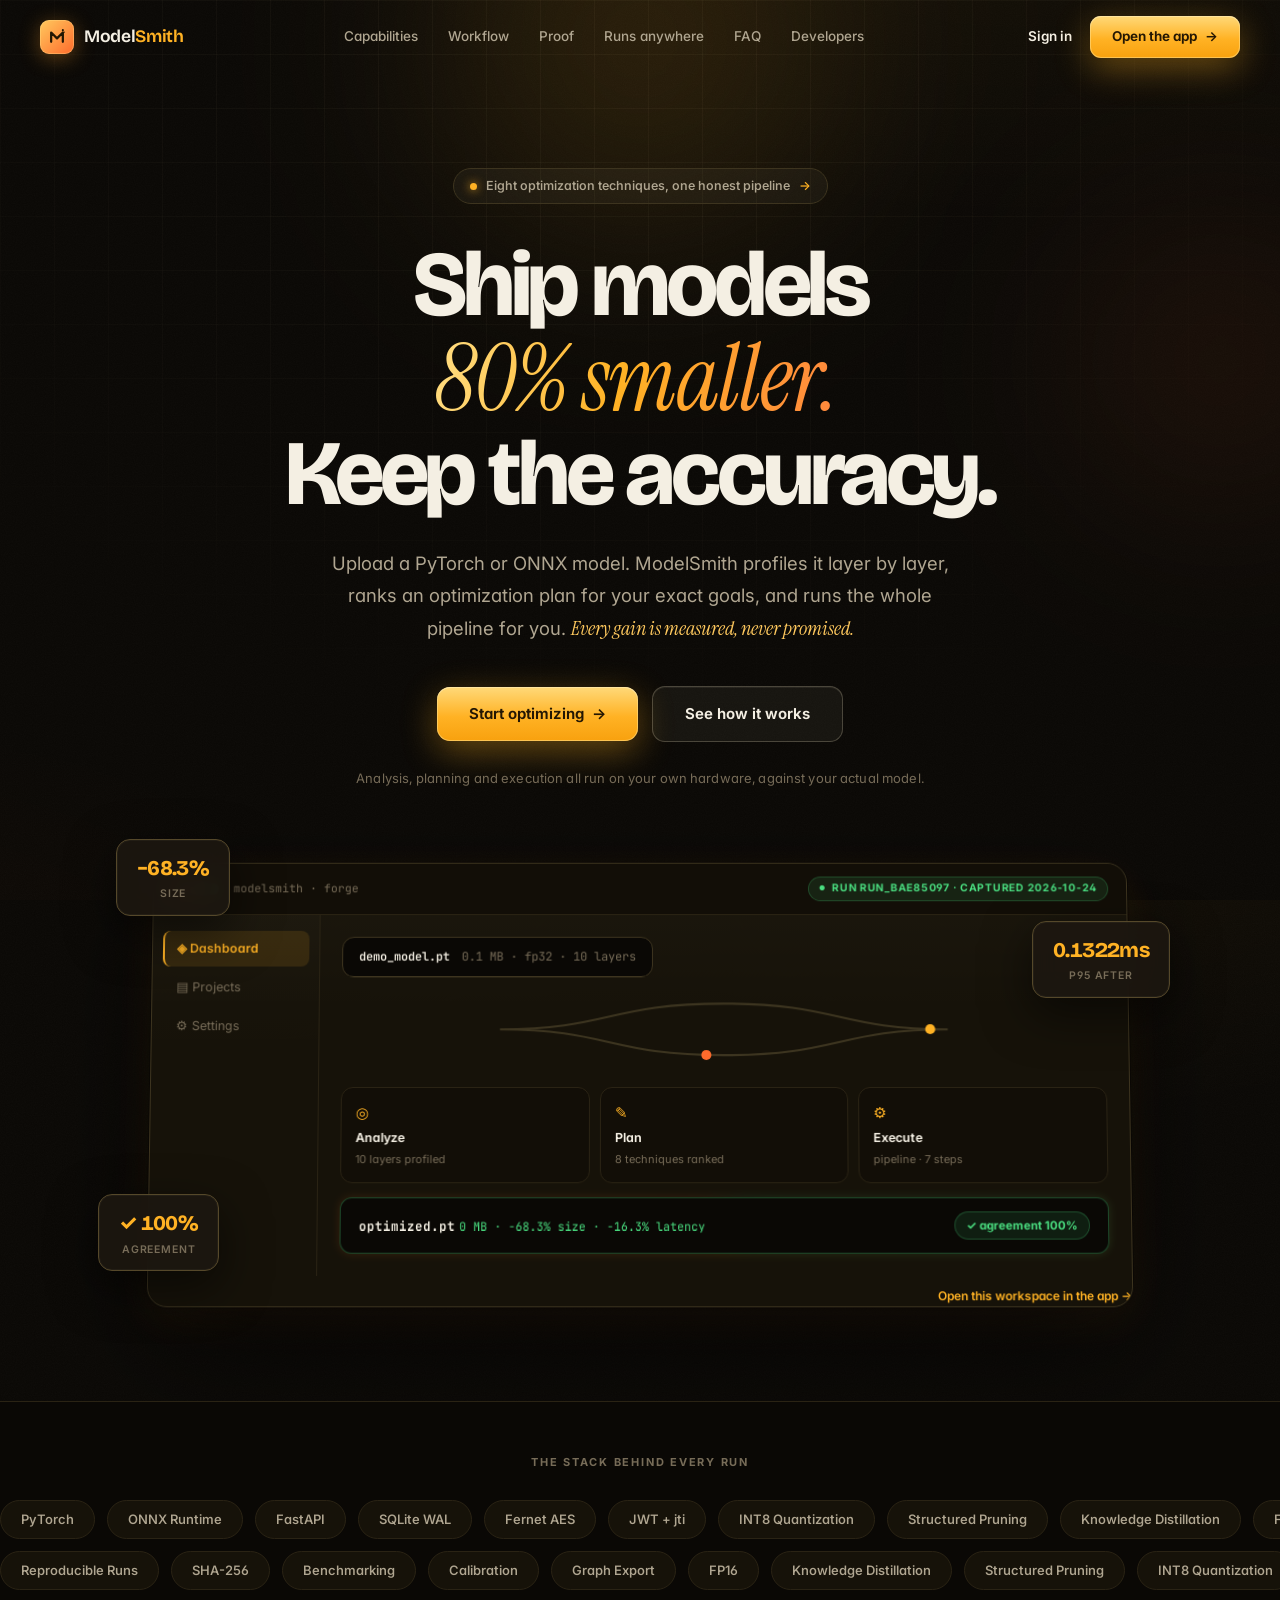
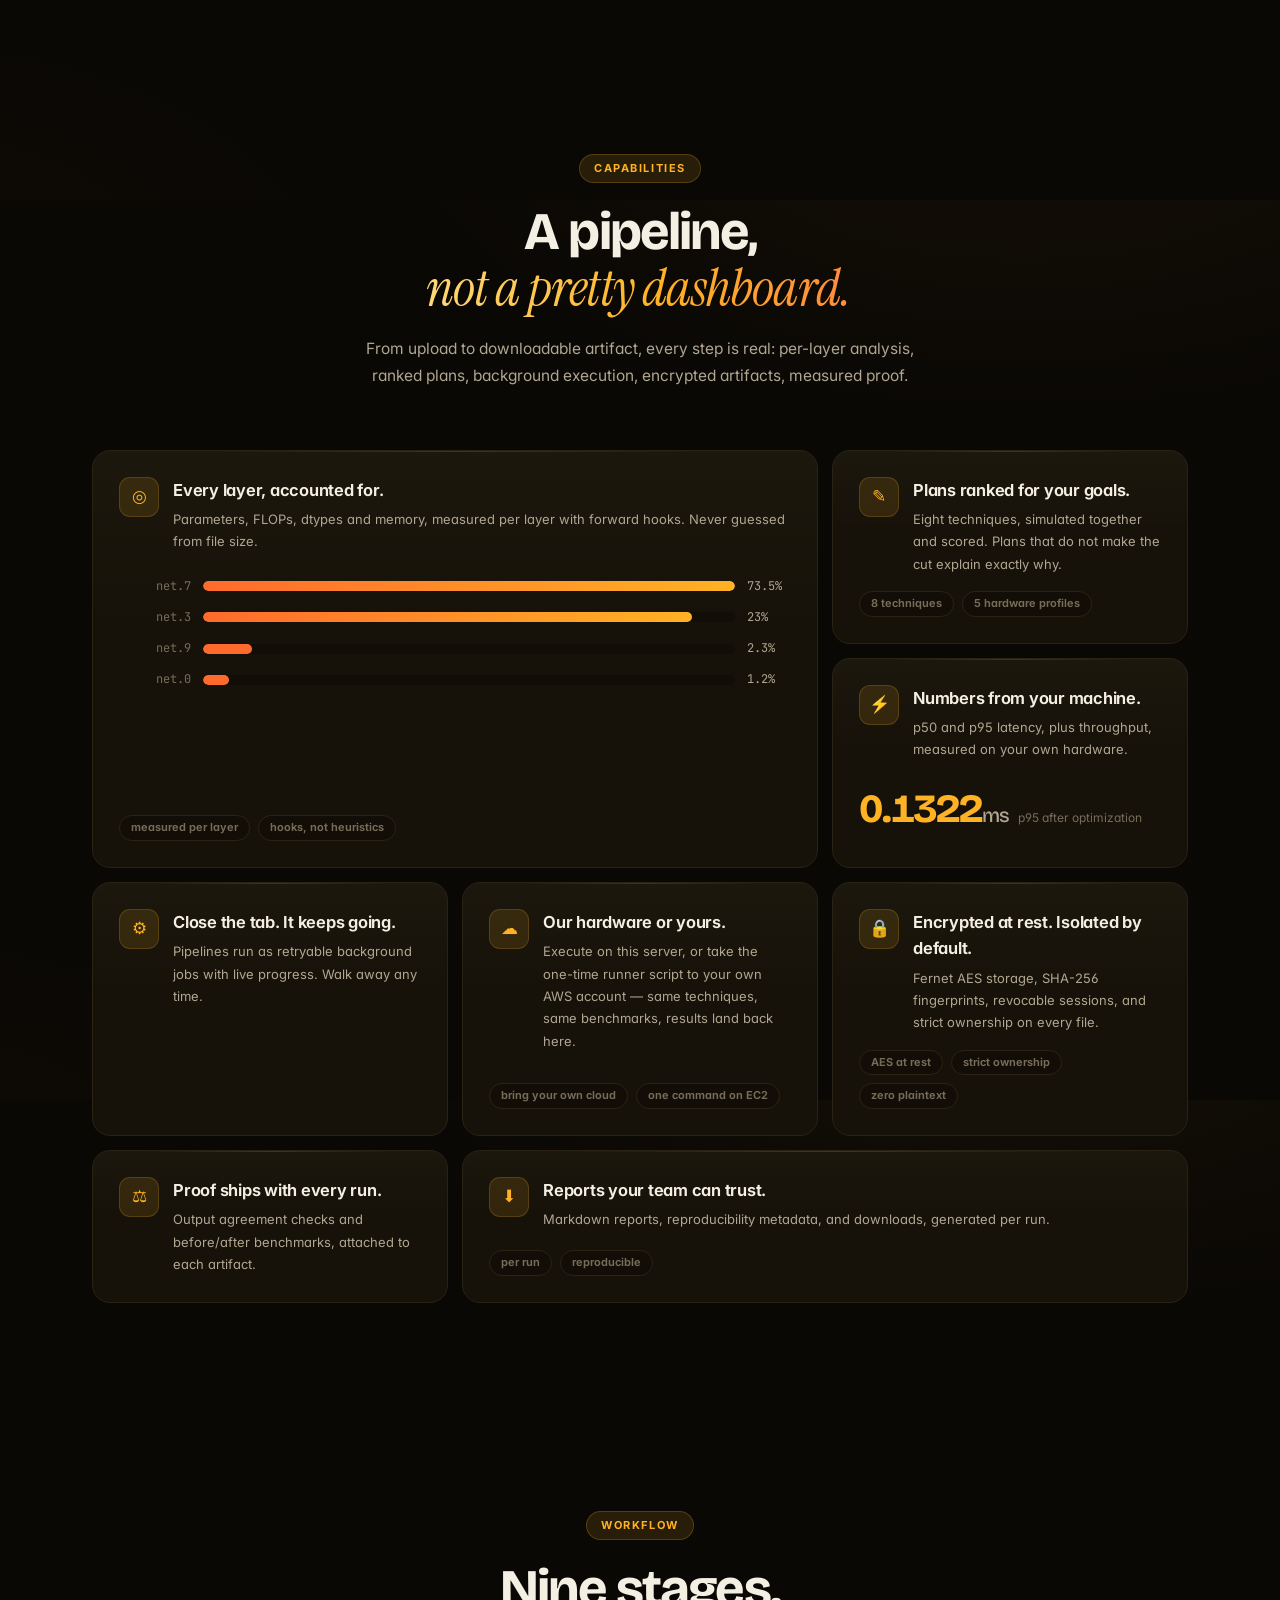
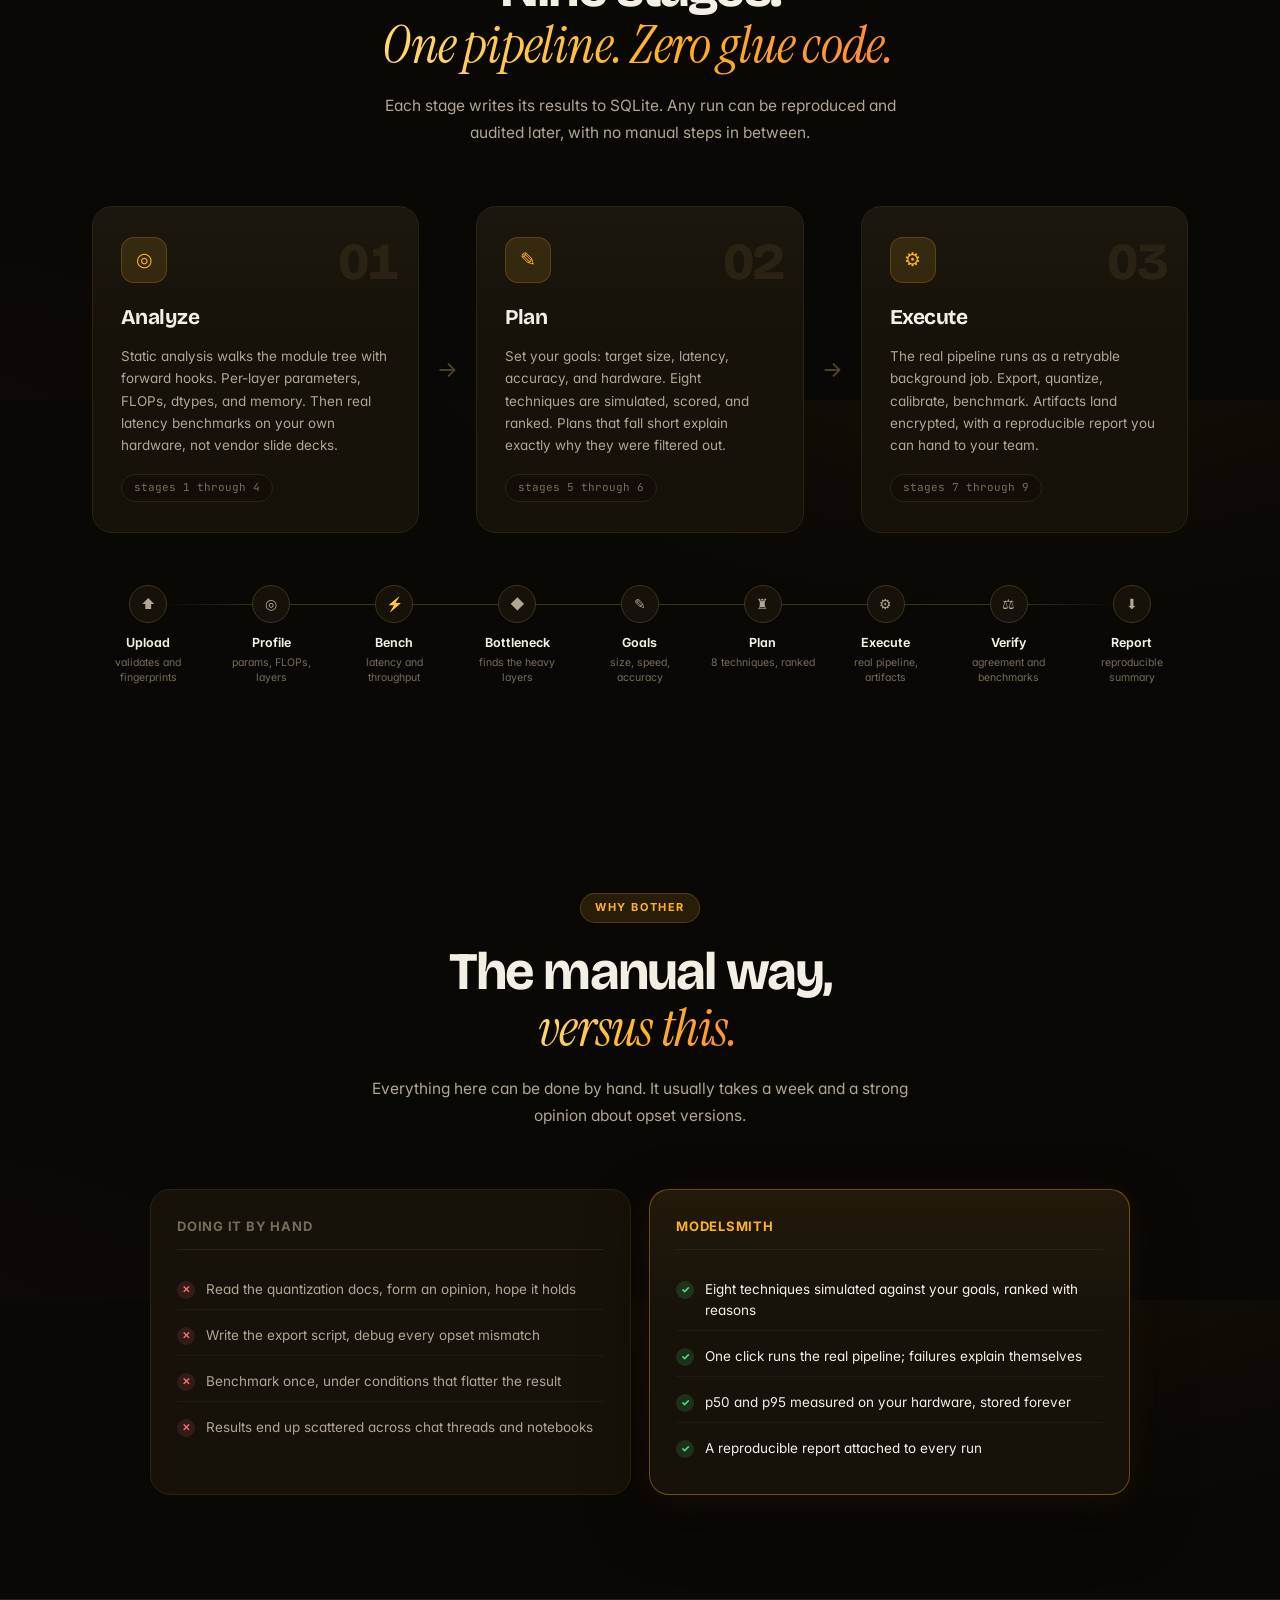
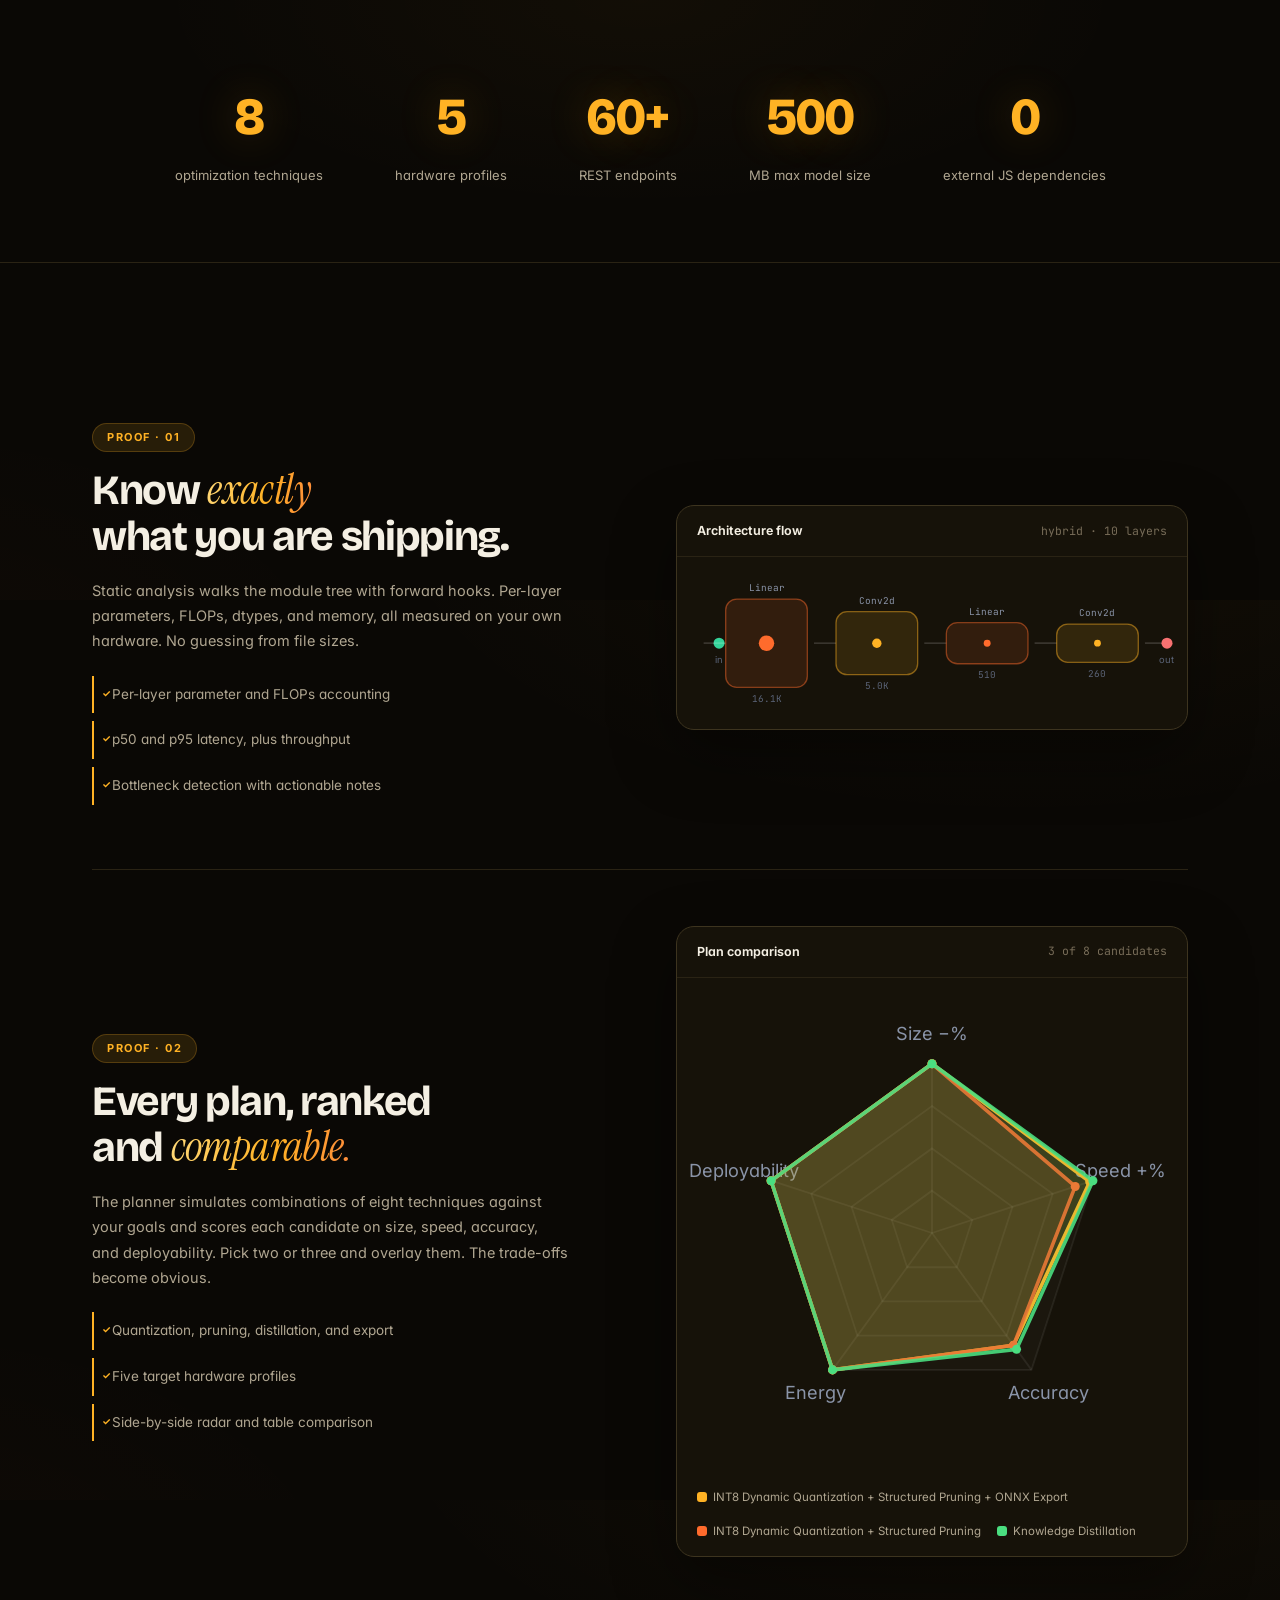
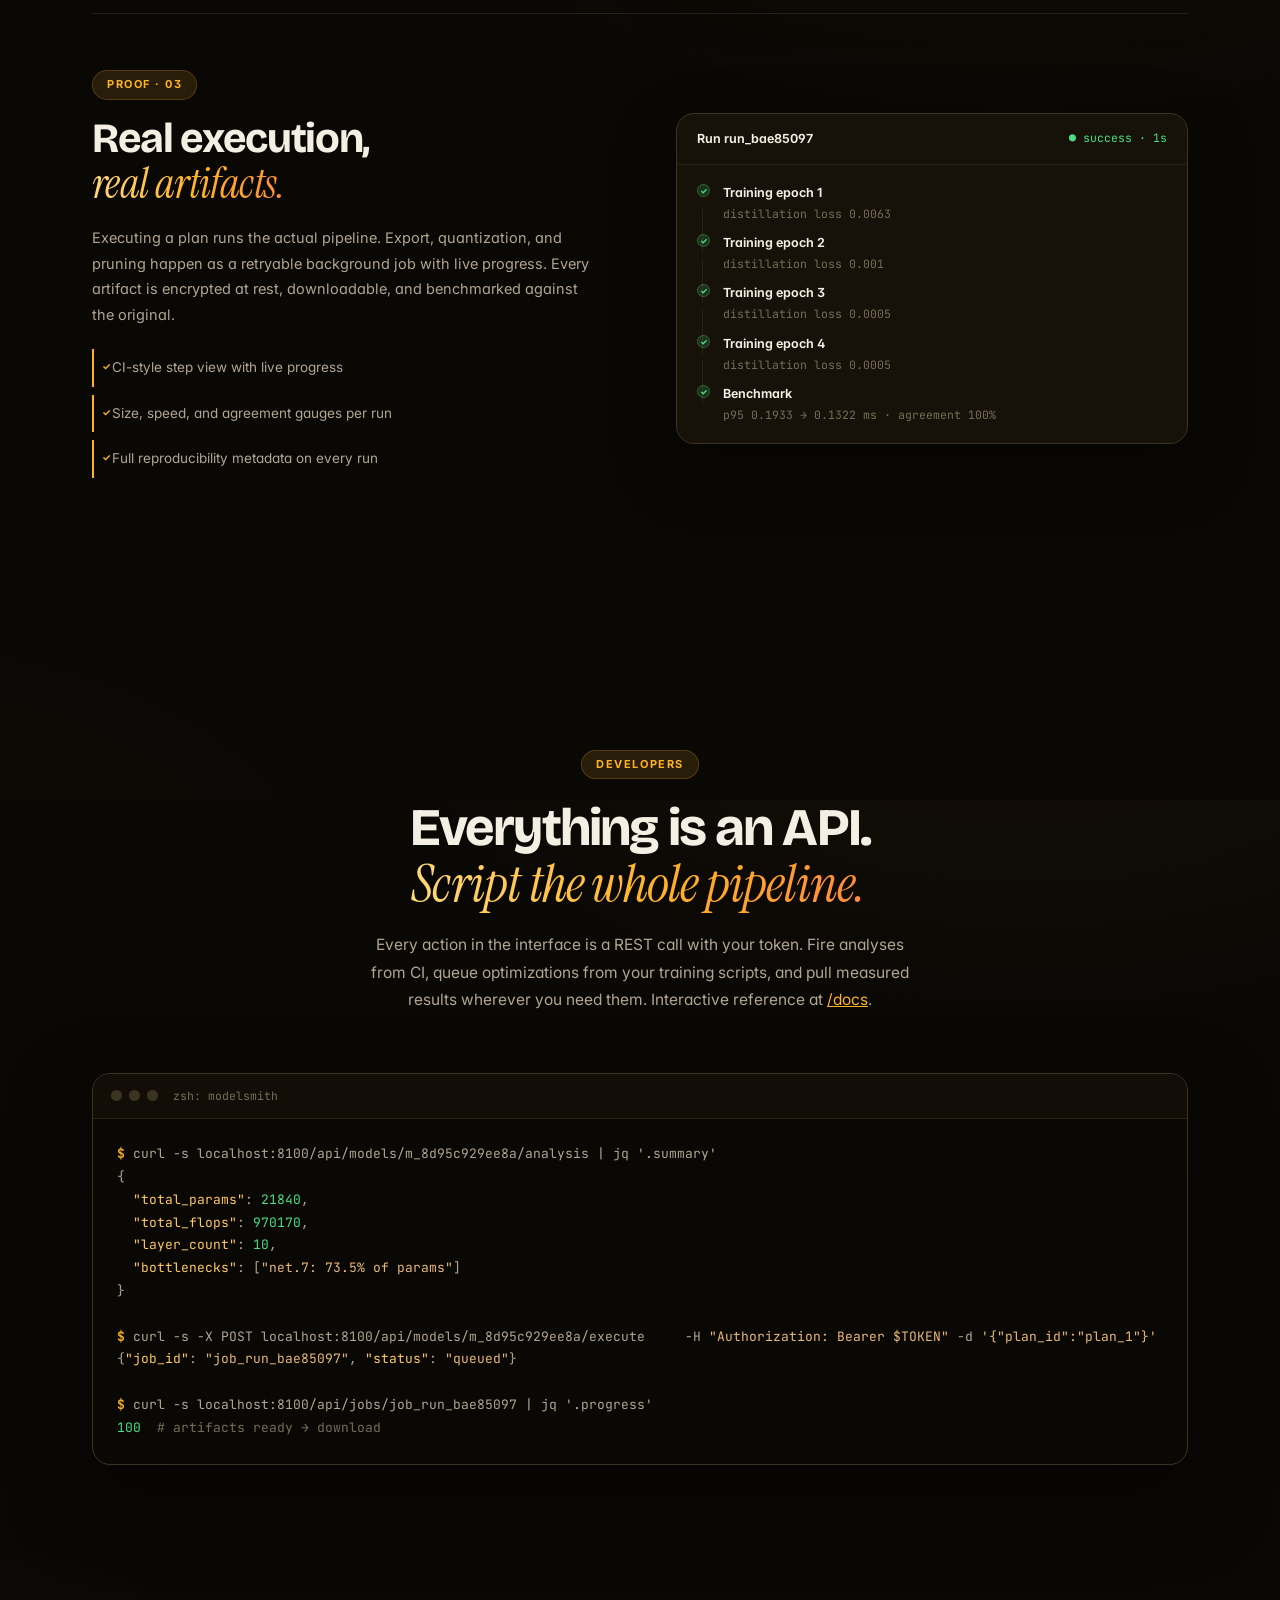
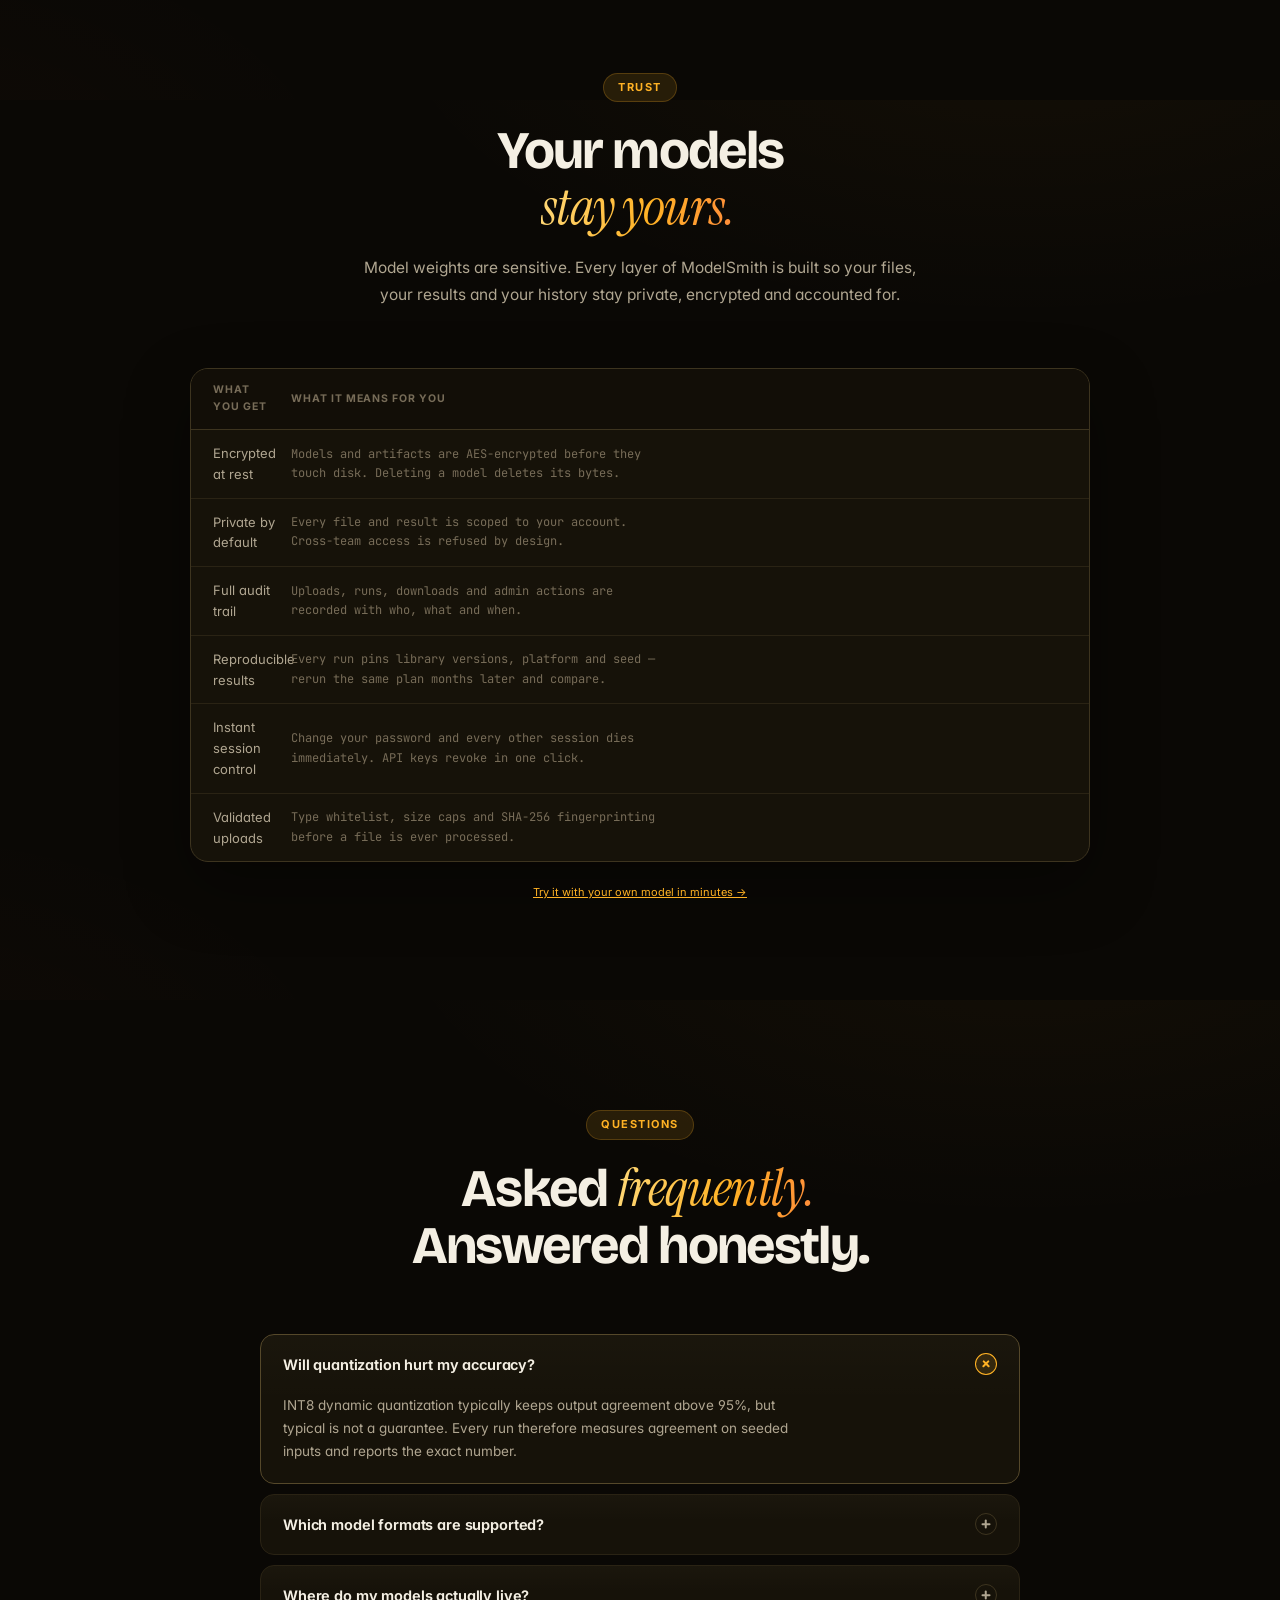
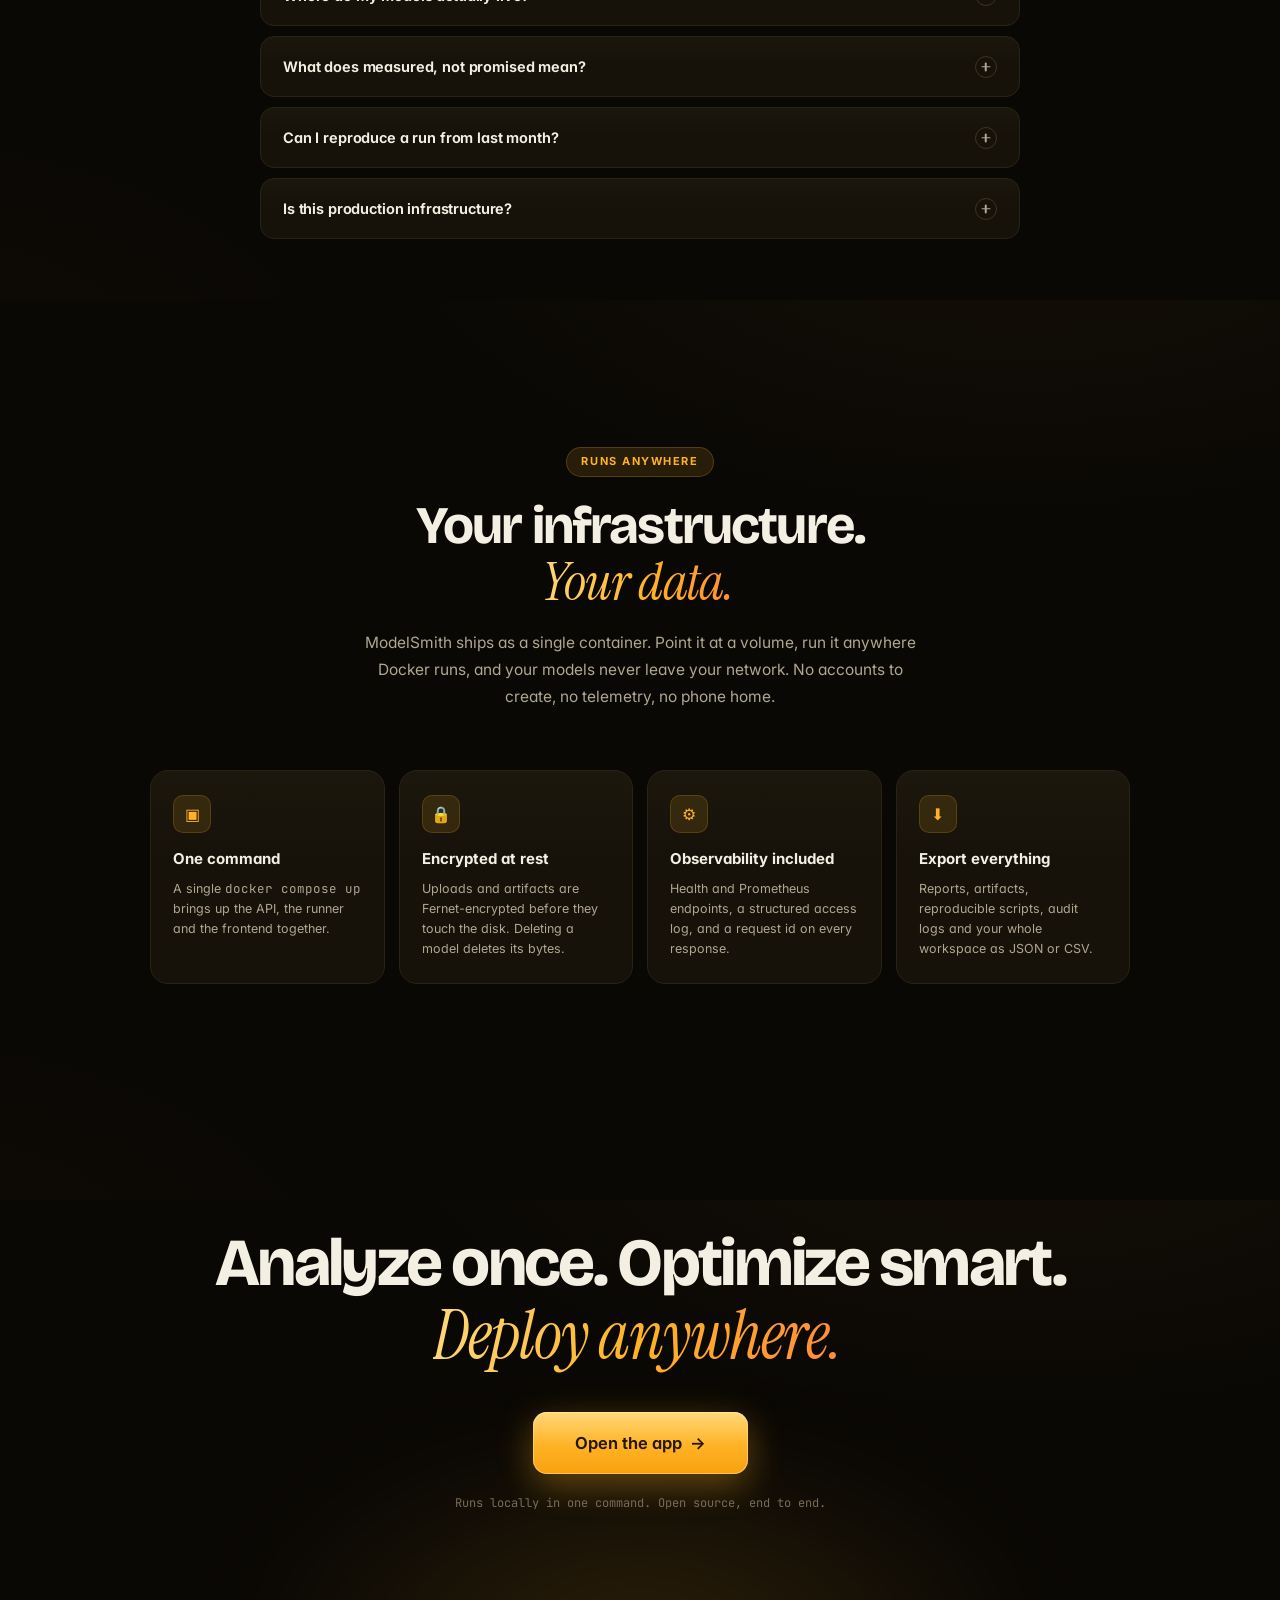
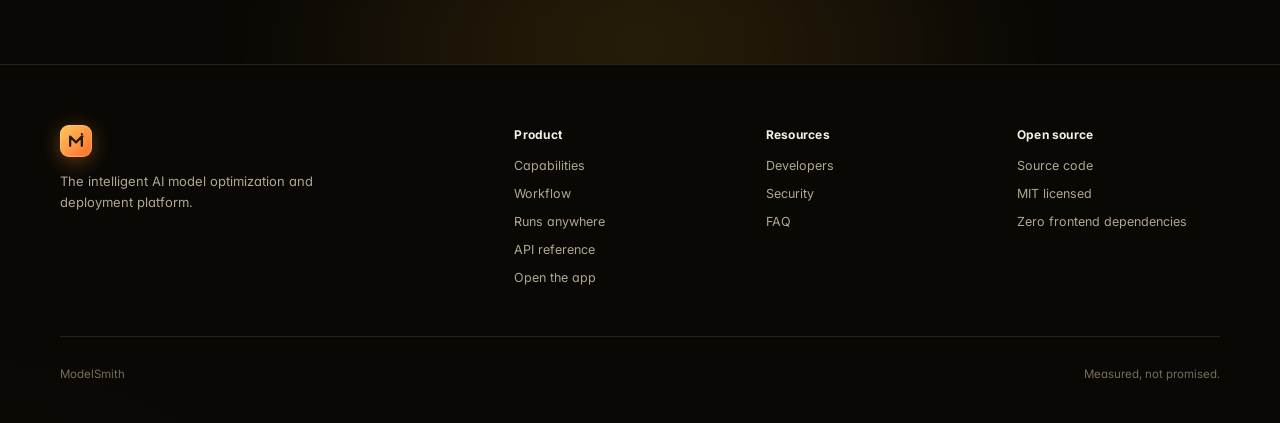
==== commit 54f39eff: "live backend list" ====
--- a/app/index.html
+++ b/app/index.html
@@ -7,7 +7,7 @@
   <link rel="preconnect" href="https://fonts.googleapis.com">
   <link rel="preconnect" href="https://fonts.gstatic.com" crossorigin>
   <link href="https://fonts.googleapis.com/css2?family=Bricolage+Grotesque:opsz,wght@12..96,400..800&family=Instrument+Serif:ital@0;1&family=Inter:wght@400;500;600;700&family=JetBrains+Mono:wght@400;500;600&family=Space+Grotesk:wght@400;500;600;700&display=swap" rel="stylesheet">
-  <link rel="stylesheet" href="./style.css?b=1792840224">
+  <link rel="stylesheet" href="./style.css?b=1792841186">
   <link rel="icon" type="image/svg+xml" href="./favicon.svg">
   <meta name="description" content="ModelSmith · Analyze any AI model layer by layer, plan the right optimization, execute the pipeline, ship with measured proof of every gain.">
   <meta property="og:title" content="ModelSmith · Ship smaller, faster models.">
@@ -21,9 +21,9 @@
 <body>
   <div id="app"></div>
   <div id="modalRoot" hidden></div>
-  <script src="./api-snapshot-load.js?b=1792840224"></script>
-  <script src="./charts.js?b=1792840224"></script>
-  <script src="./landing.js?b=1792840224"></script>
-  <script src="./app.js?b=1792840224"></script>
+  <script src="./api-snapshot-load.js?b=1792841186"></script>
+  <script src="./charts.js?b=1792841186"></script>
+  <script src="./landing.js?b=1792841186"></script>
+  <script src="./app.js?b=1792841186"></script>
 </body>
 </html>
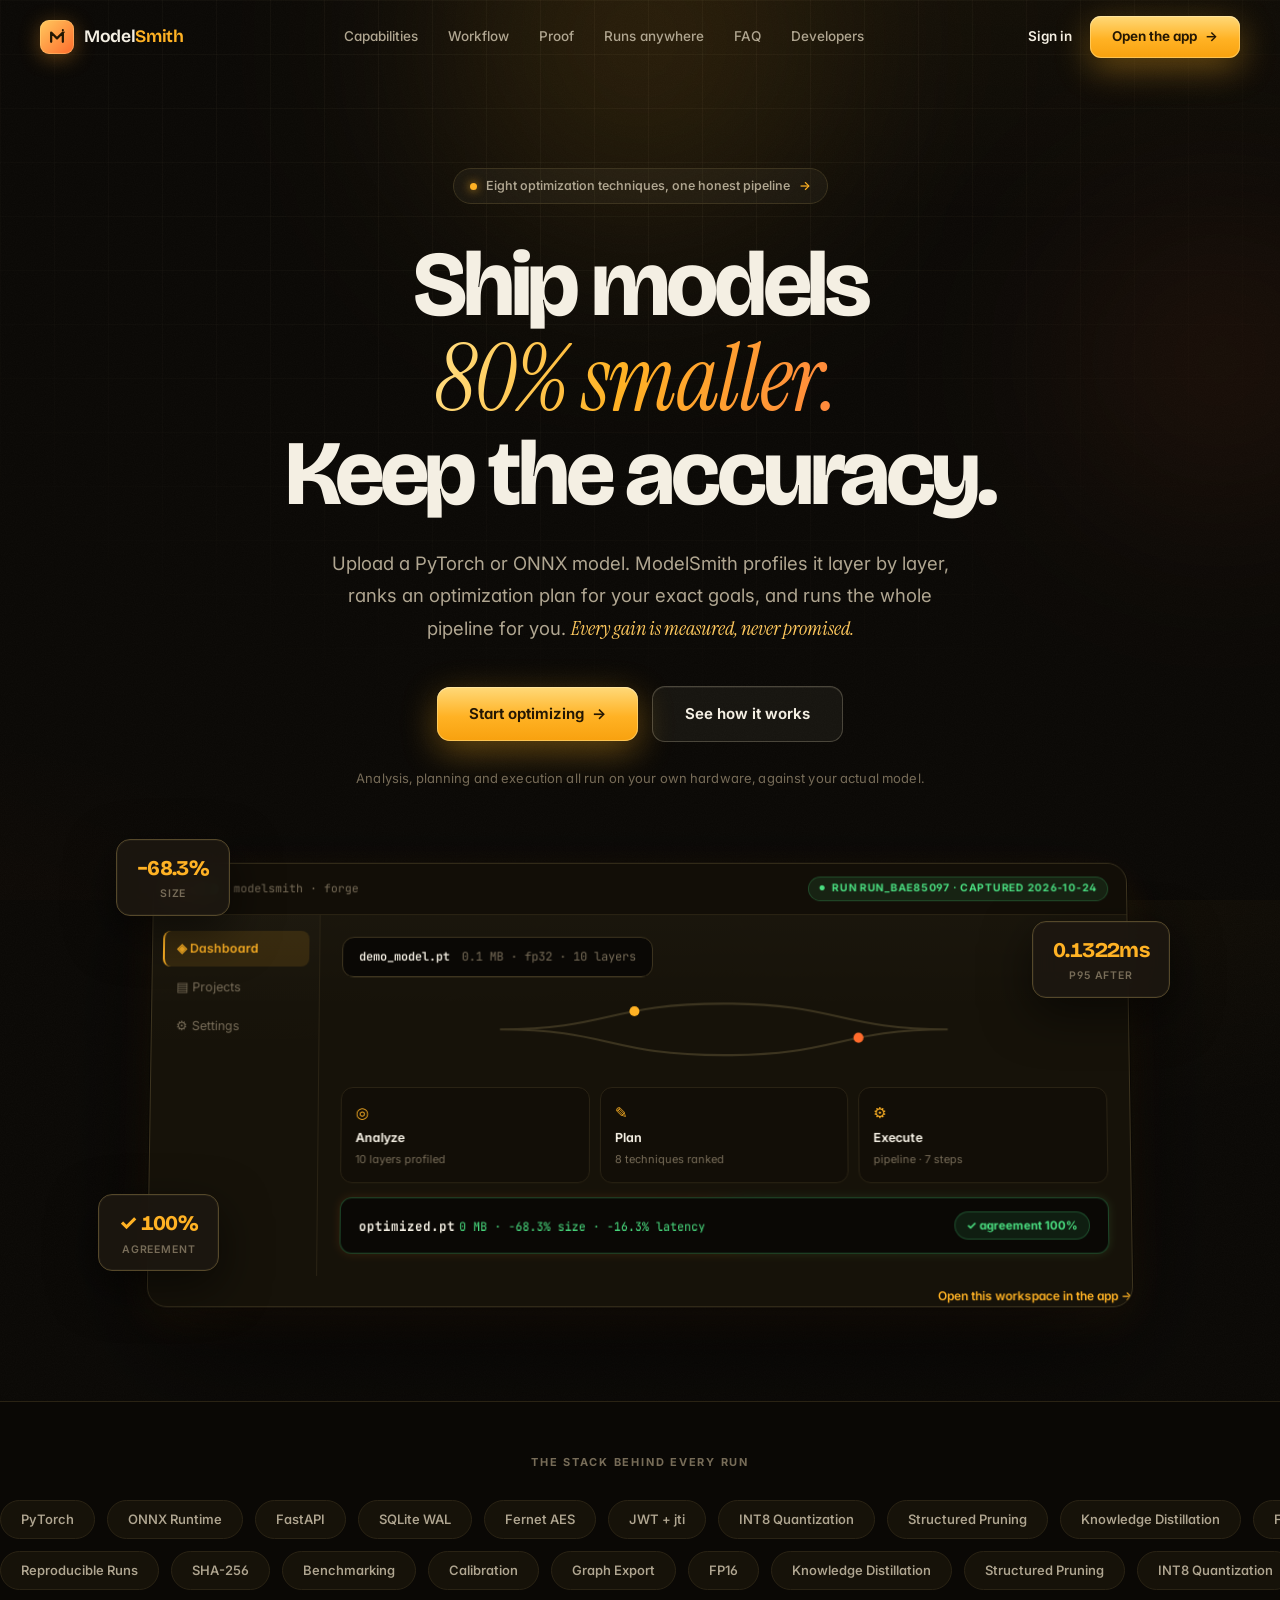
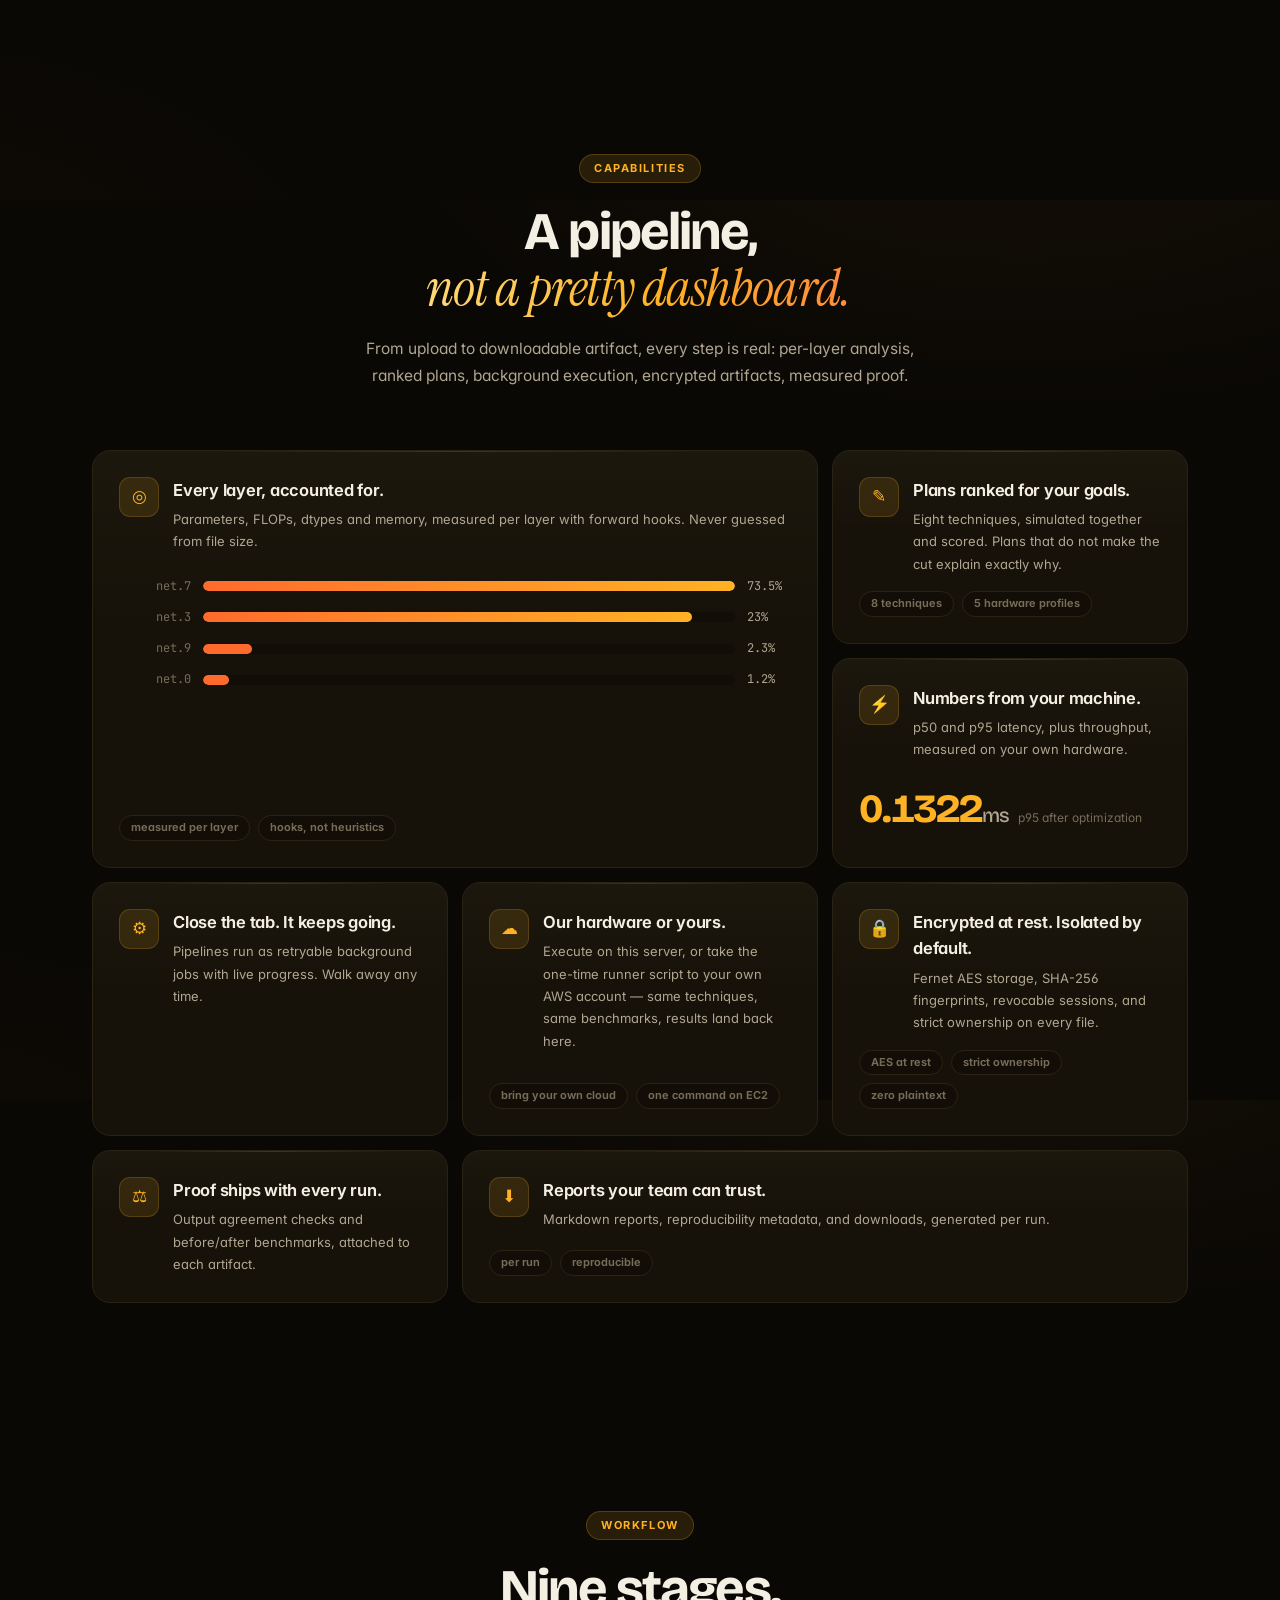
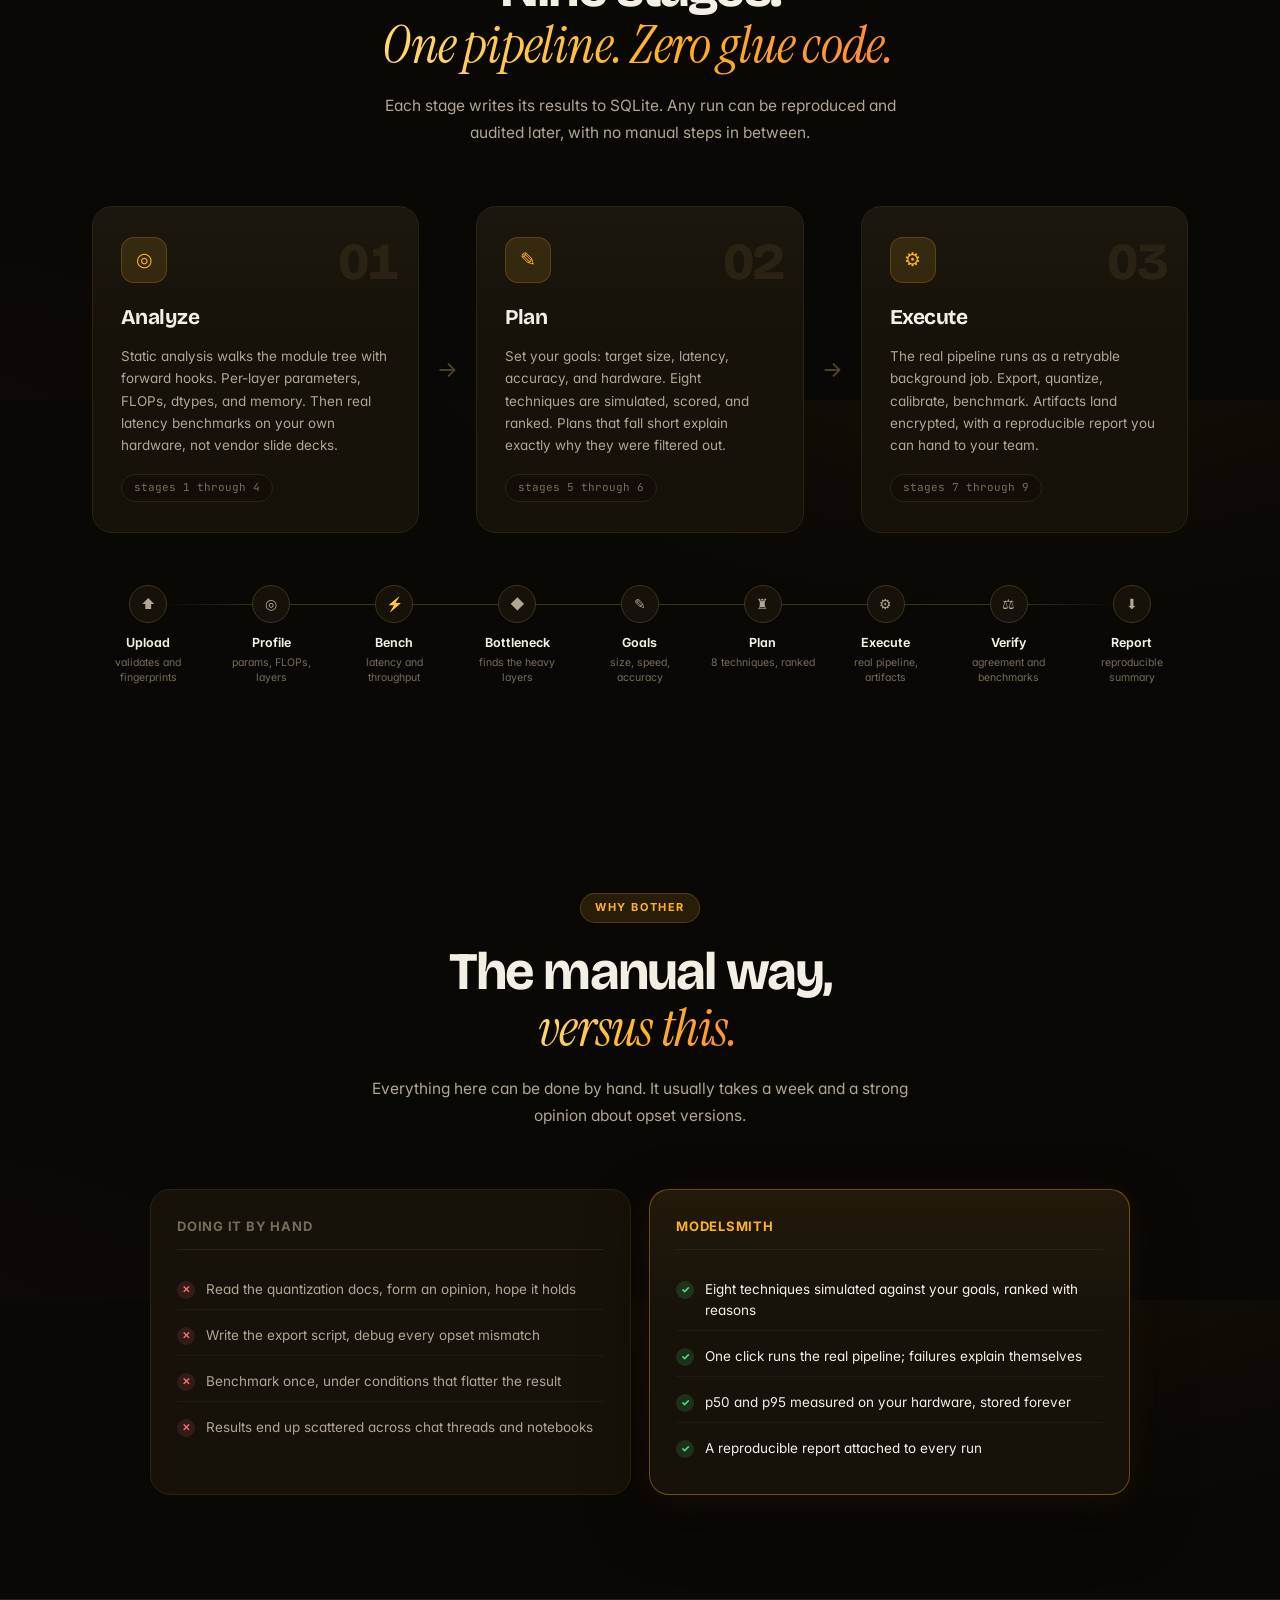
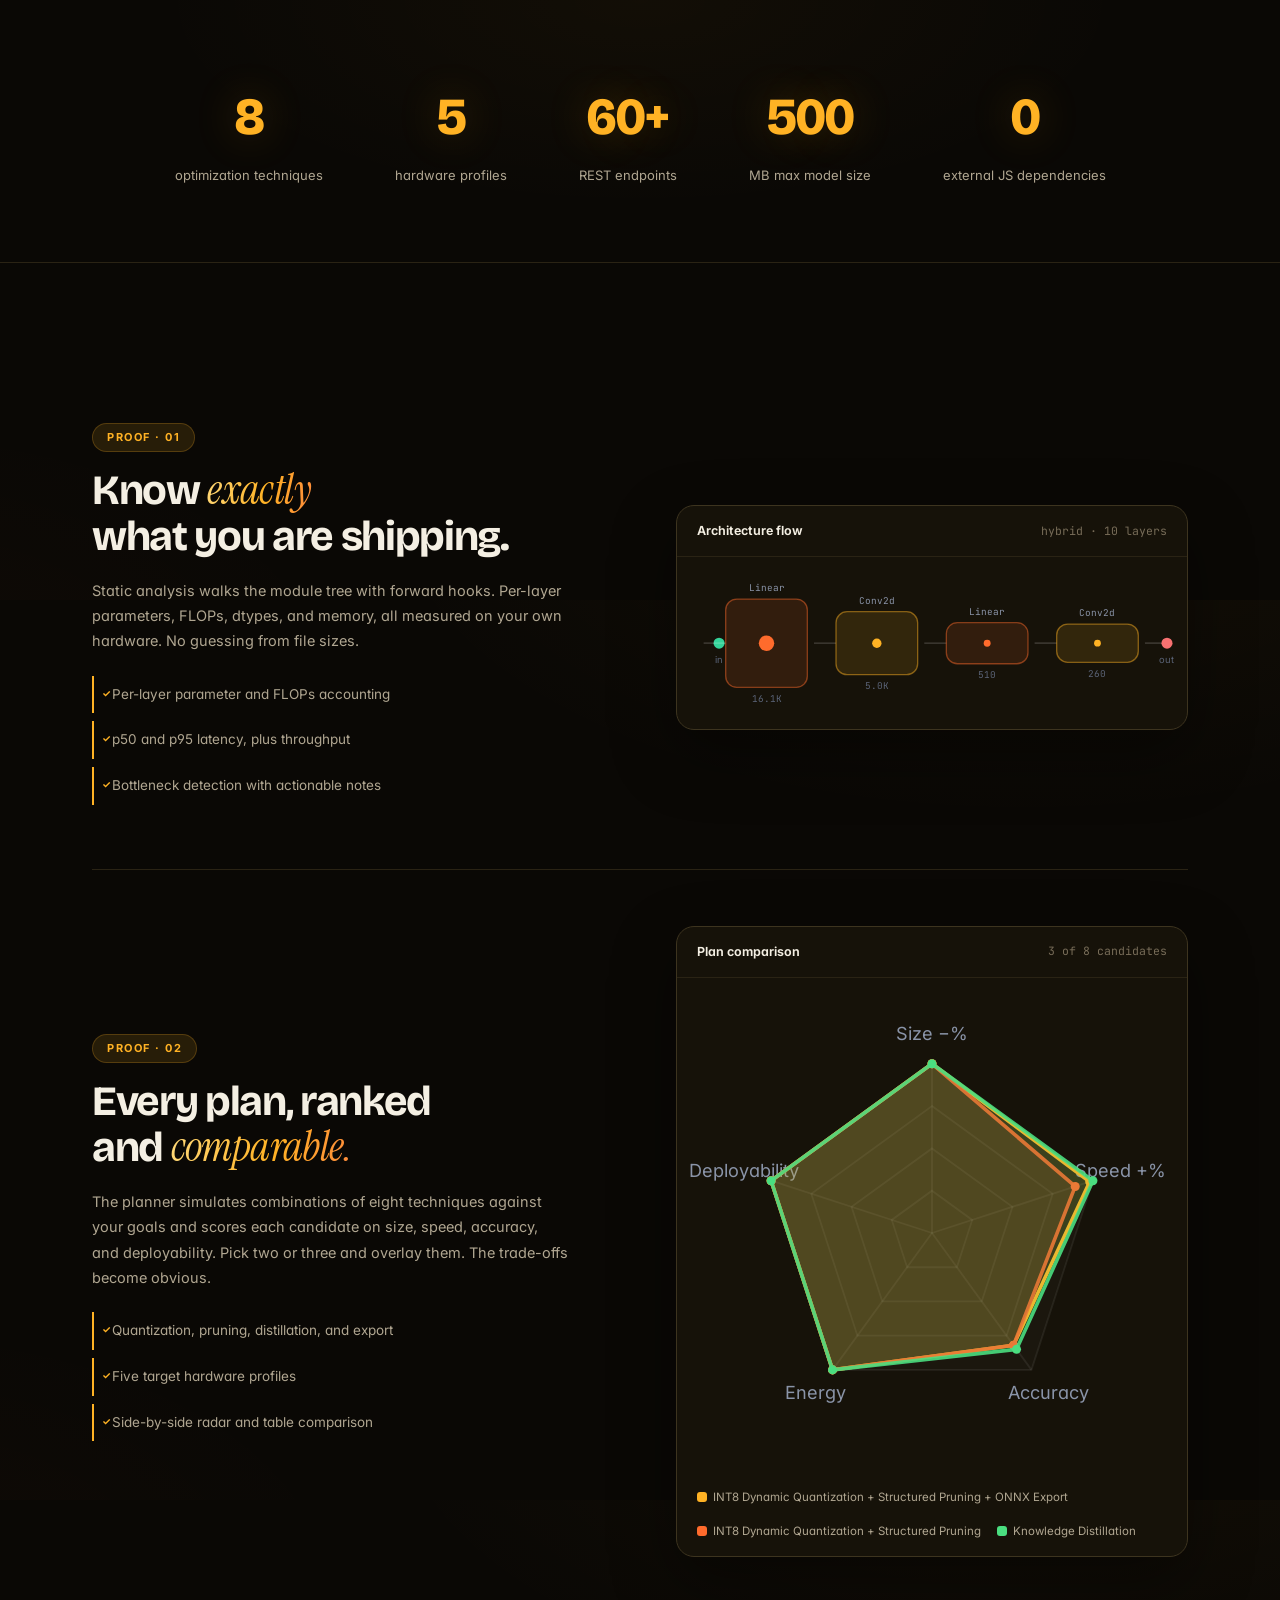
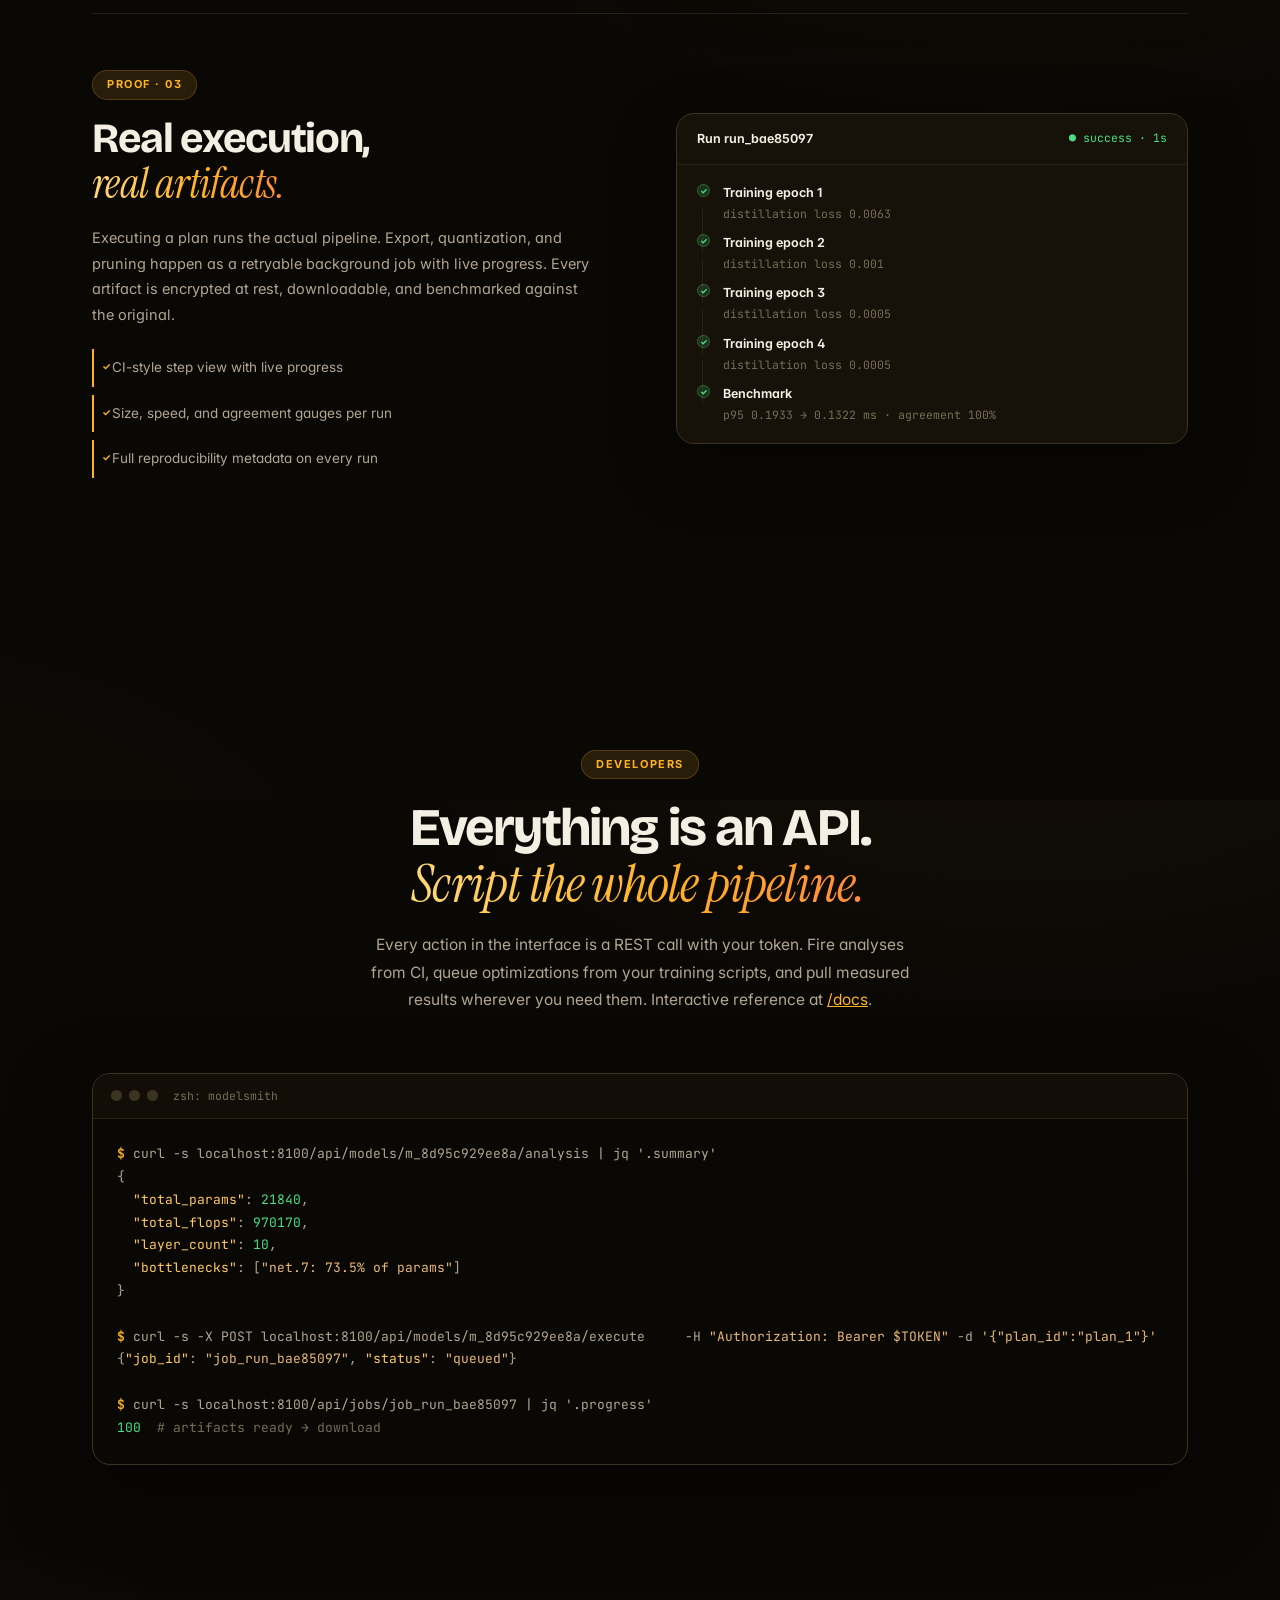
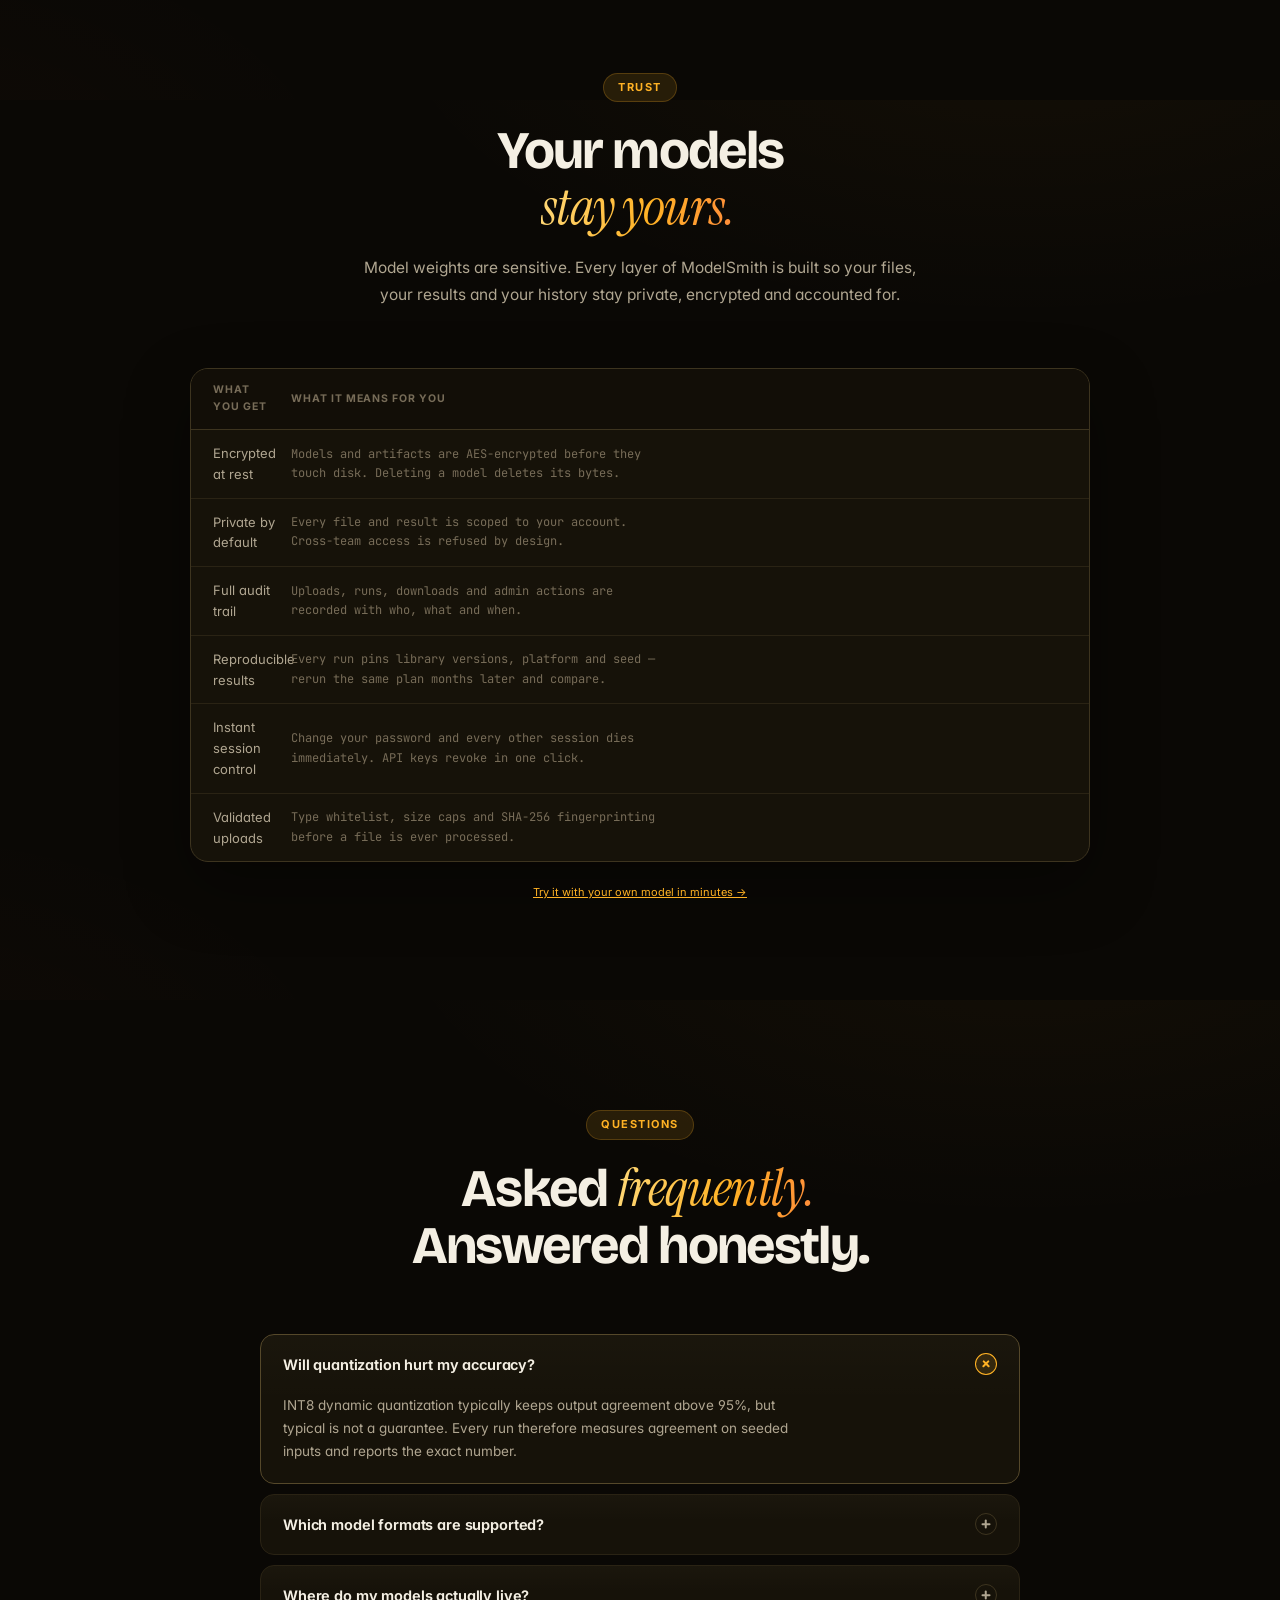
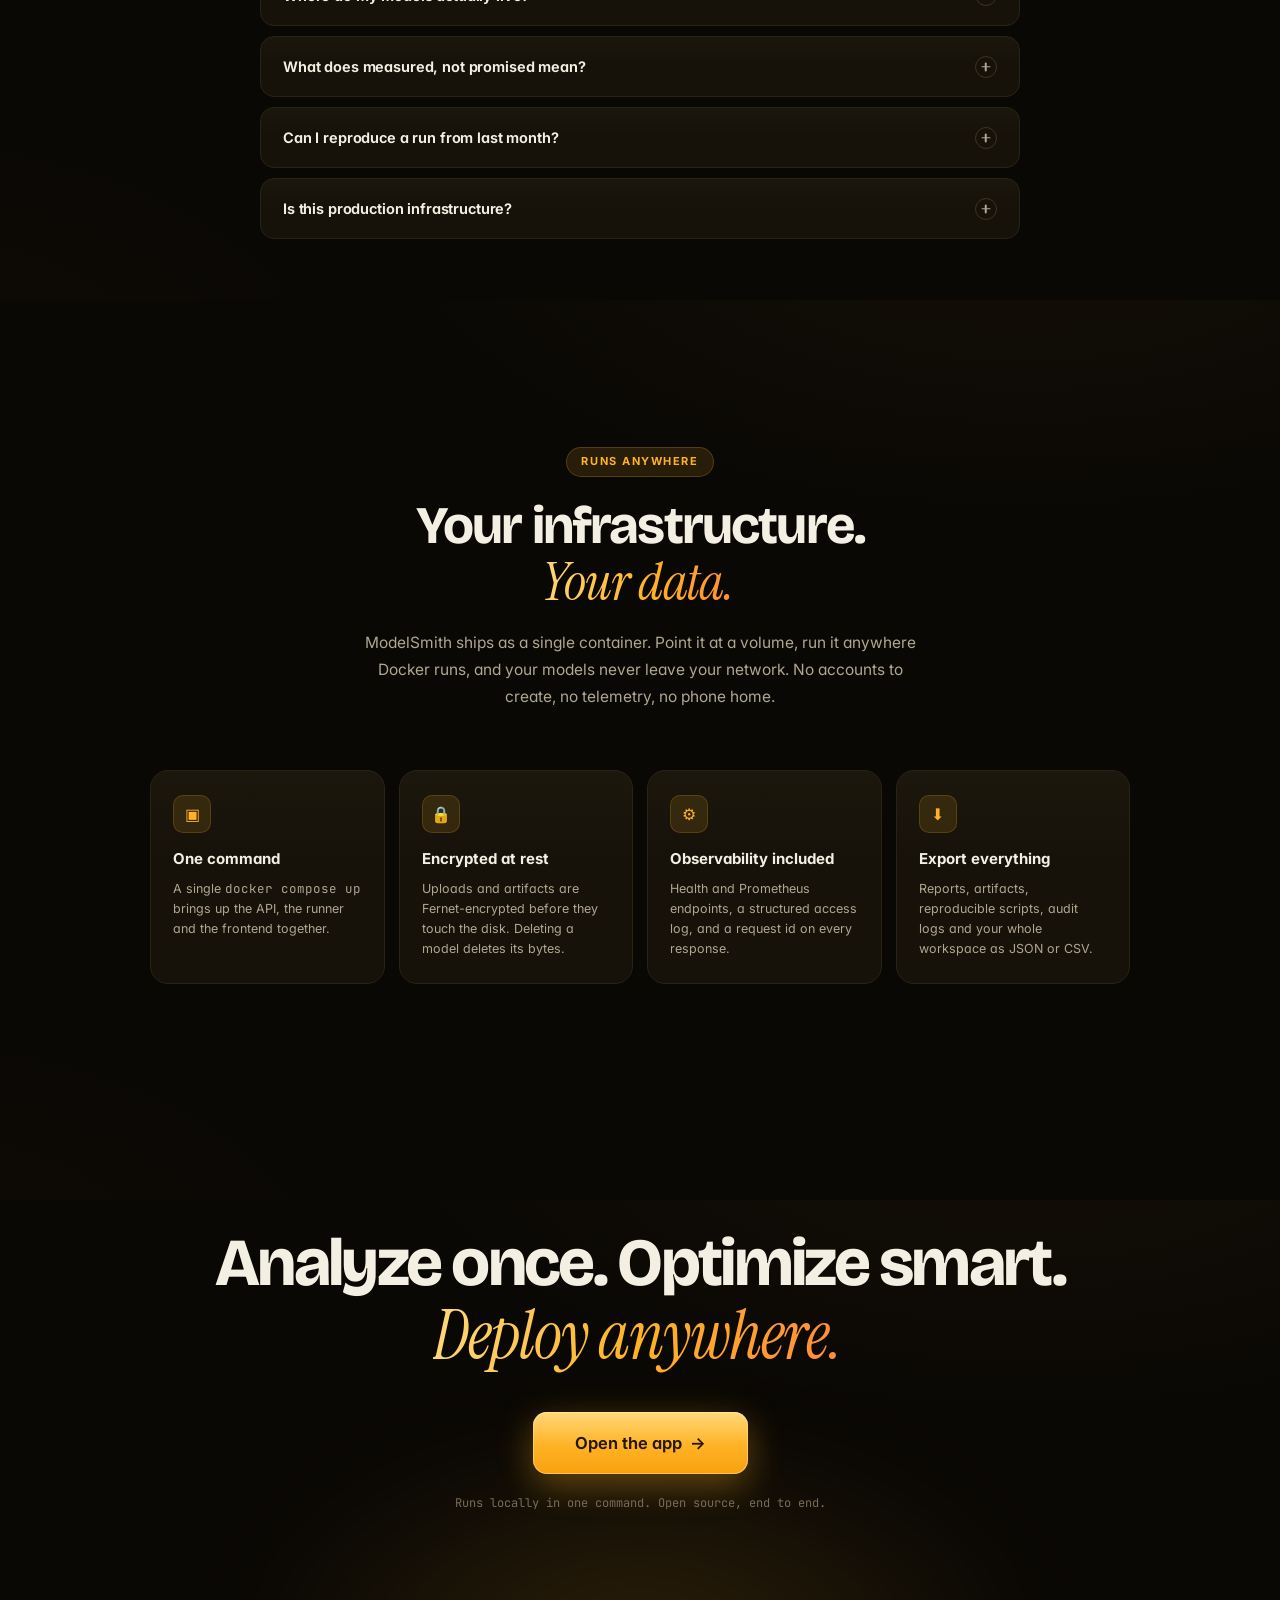
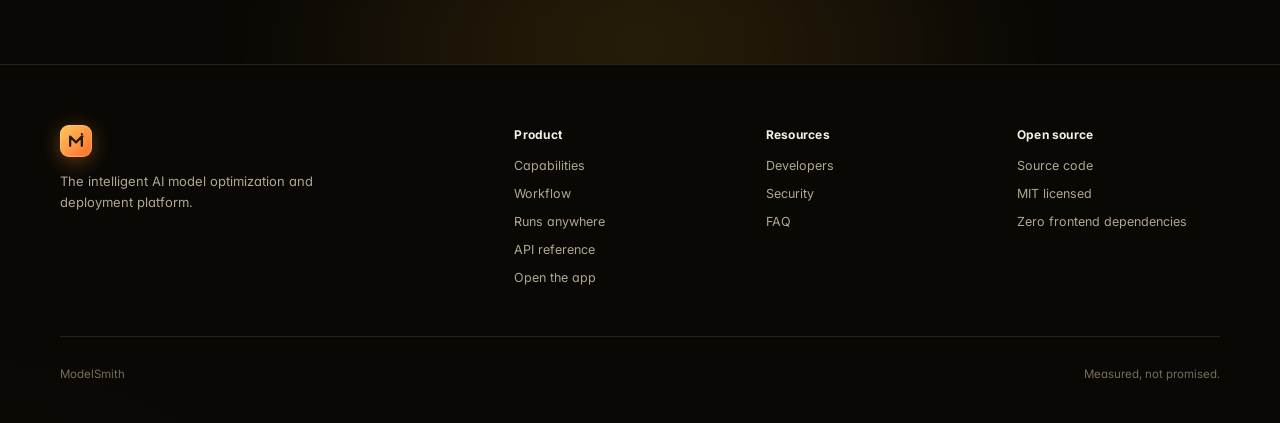
==== commit 9037a4c3: "live backend list" ====
--- a/app/index.html
+++ b/app/index.html
@@ -7,7 +7,7 @@
   <link rel="preconnect" href="https://fonts.googleapis.com">
   <link rel="preconnect" href="https://fonts.gstatic.com" crossorigin>
   <link href="https://fonts.googleapis.com/css2?family=Bricolage+Grotesque:opsz,wght@12..96,400..800&family=Instrument+Serif:ital@0;1&family=Inter:wght@400;500;600;700&family=JetBrains+Mono:wght@400;500;600&family=Space+Grotesk:wght@400;500;600;700&display=swap" rel="stylesheet">
-  <link rel="stylesheet" href="./style.css?b=1792841186">
+  <link rel="stylesheet" href="./style.css?b=1792842405">
   <link rel="icon" type="image/svg+xml" href="./favicon.svg">
   <meta name="description" content="ModelSmith · Analyze any AI model layer by layer, plan the right optimization, execute the pipeline, ship with measured proof of every gain.">
   <meta property="og:title" content="ModelSmith · Ship smaller, faster models.">
@@ -21,9 +21,9 @@
 <body>
   <div id="app"></div>
   <div id="modalRoot" hidden></div>
-  <script src="./api-snapshot-load.js?b=1792841186"></script>
-  <script src="./charts.js?b=1792841186"></script>
-  <script src="./landing.js?b=1792841186"></script>
-  <script src="./app.js?b=1792841186"></script>
+  <script src="./api-snapshot-load.js?b=1792842405"></script>
+  <script src="./charts.js?b=1792842405"></script>
+  <script src="./landing.js?b=1792842405"></script>
+  <script src="./app.js?b=1792842405"></script>
 </body>
 </html>
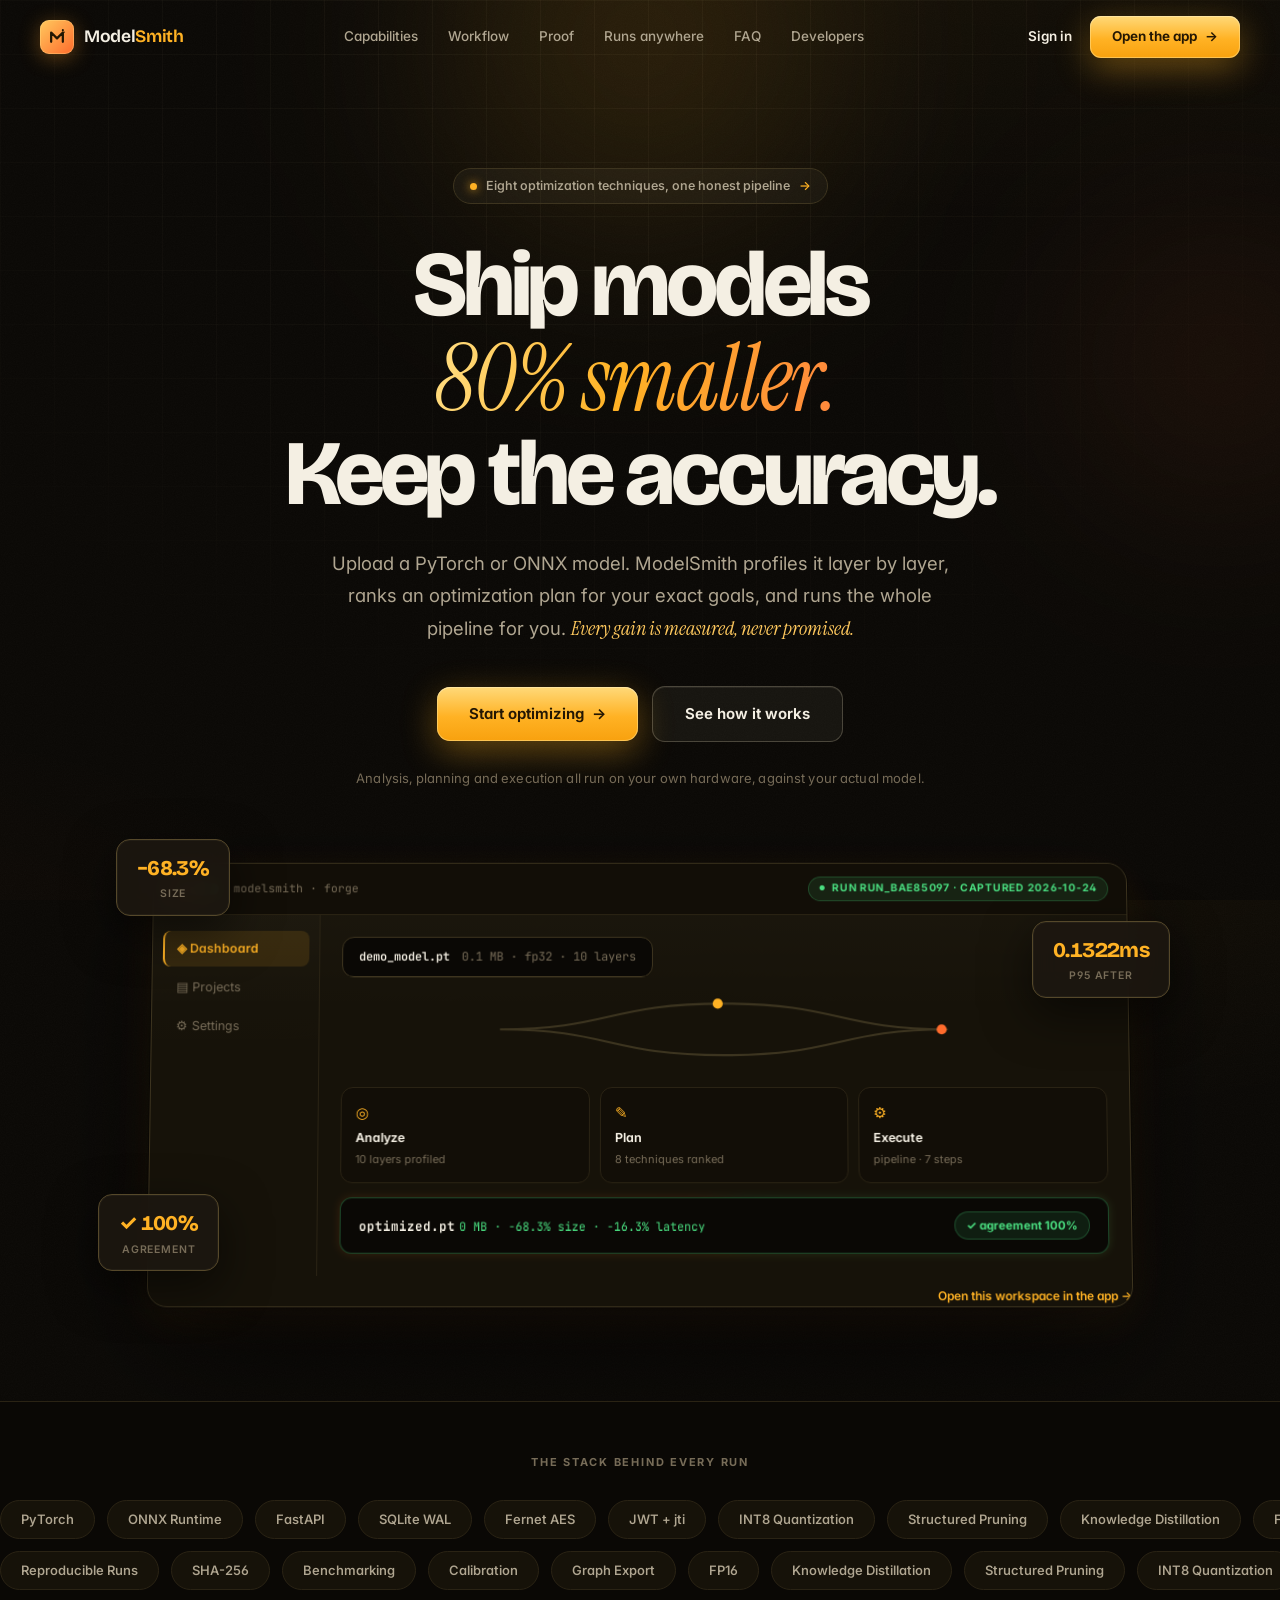
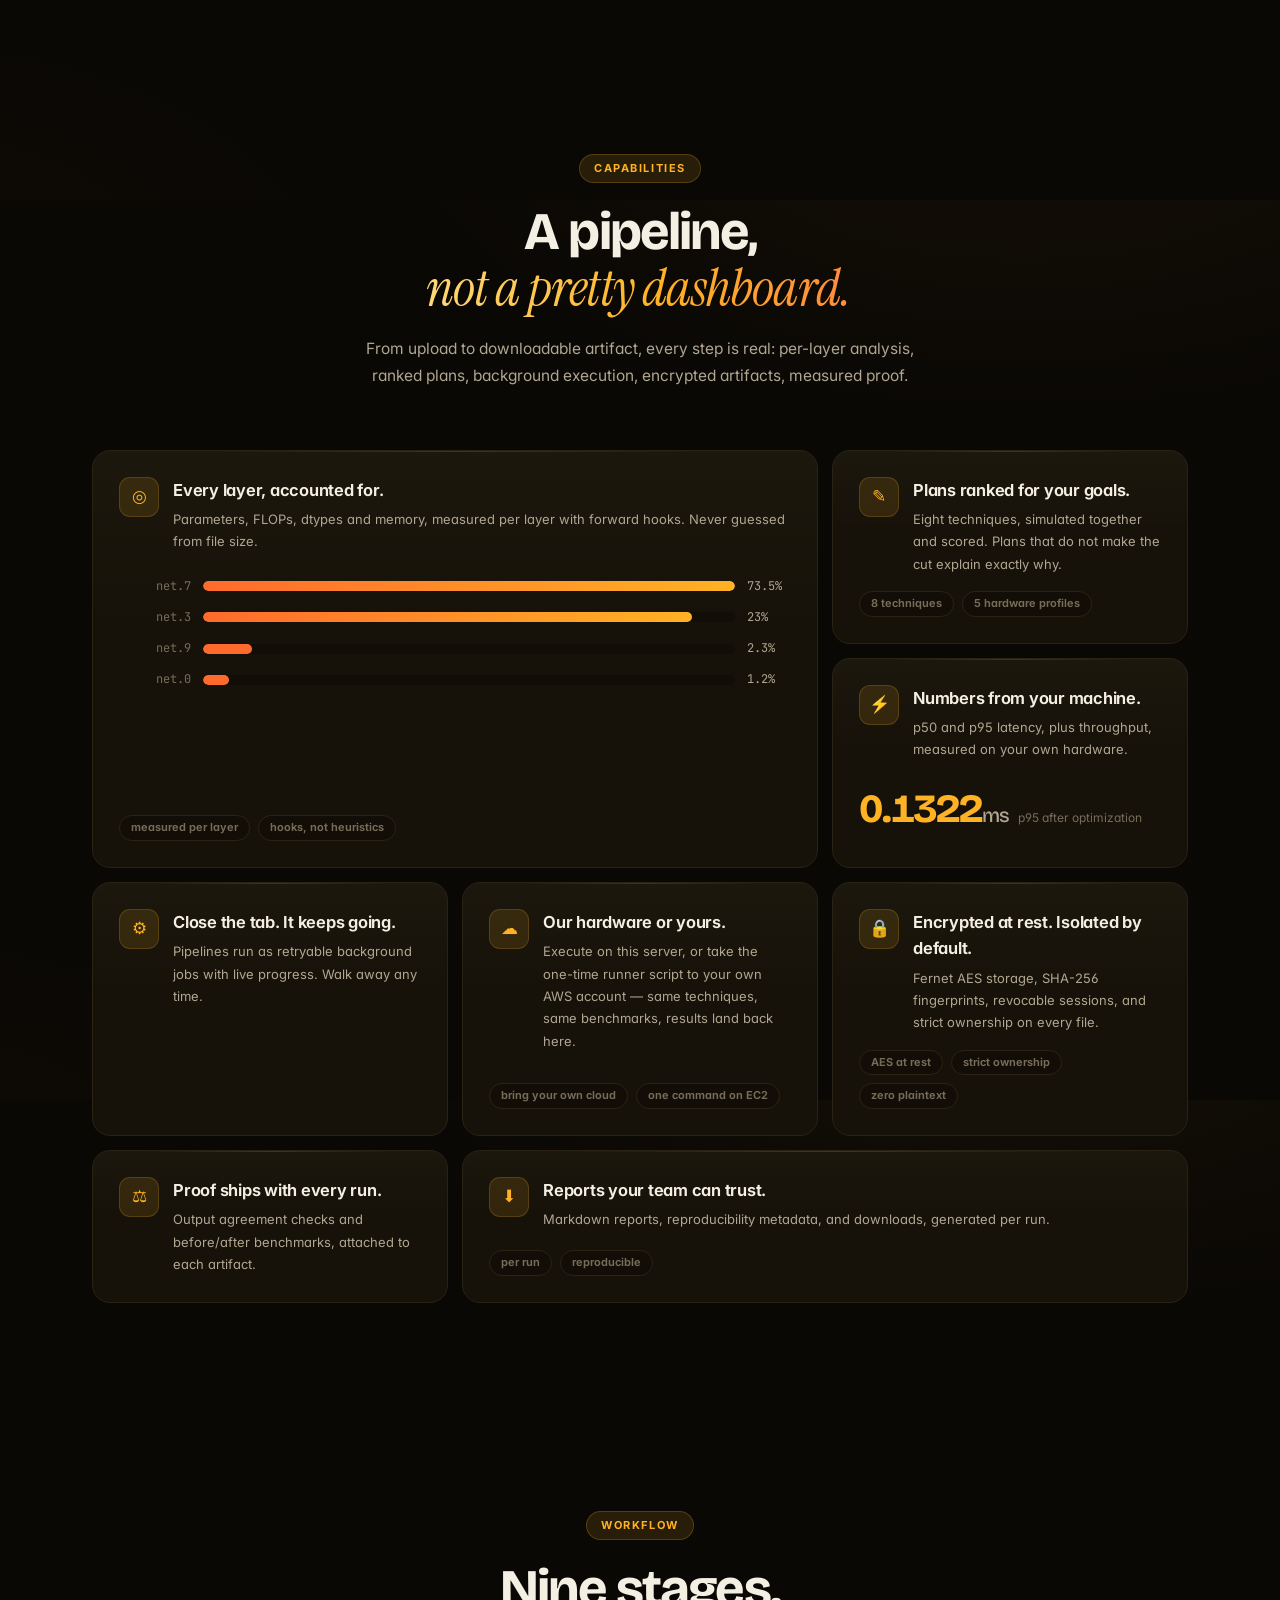
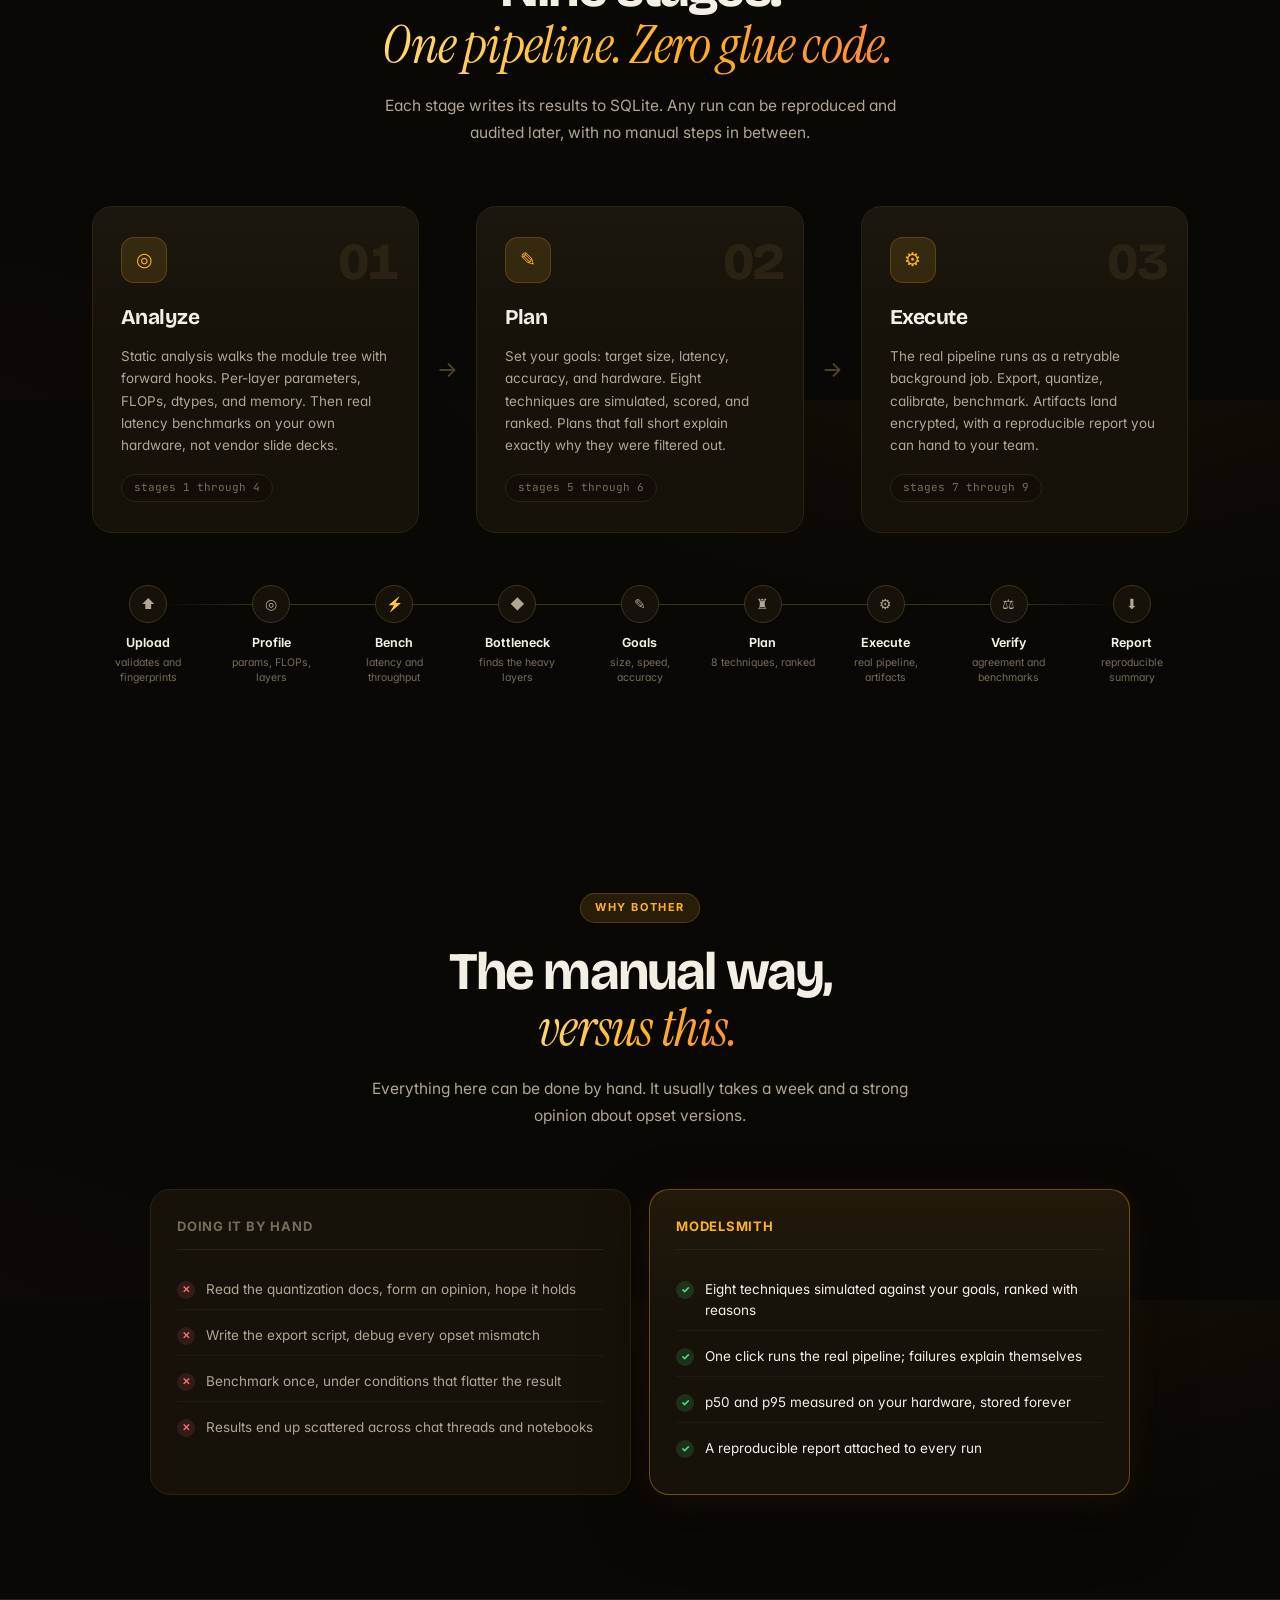
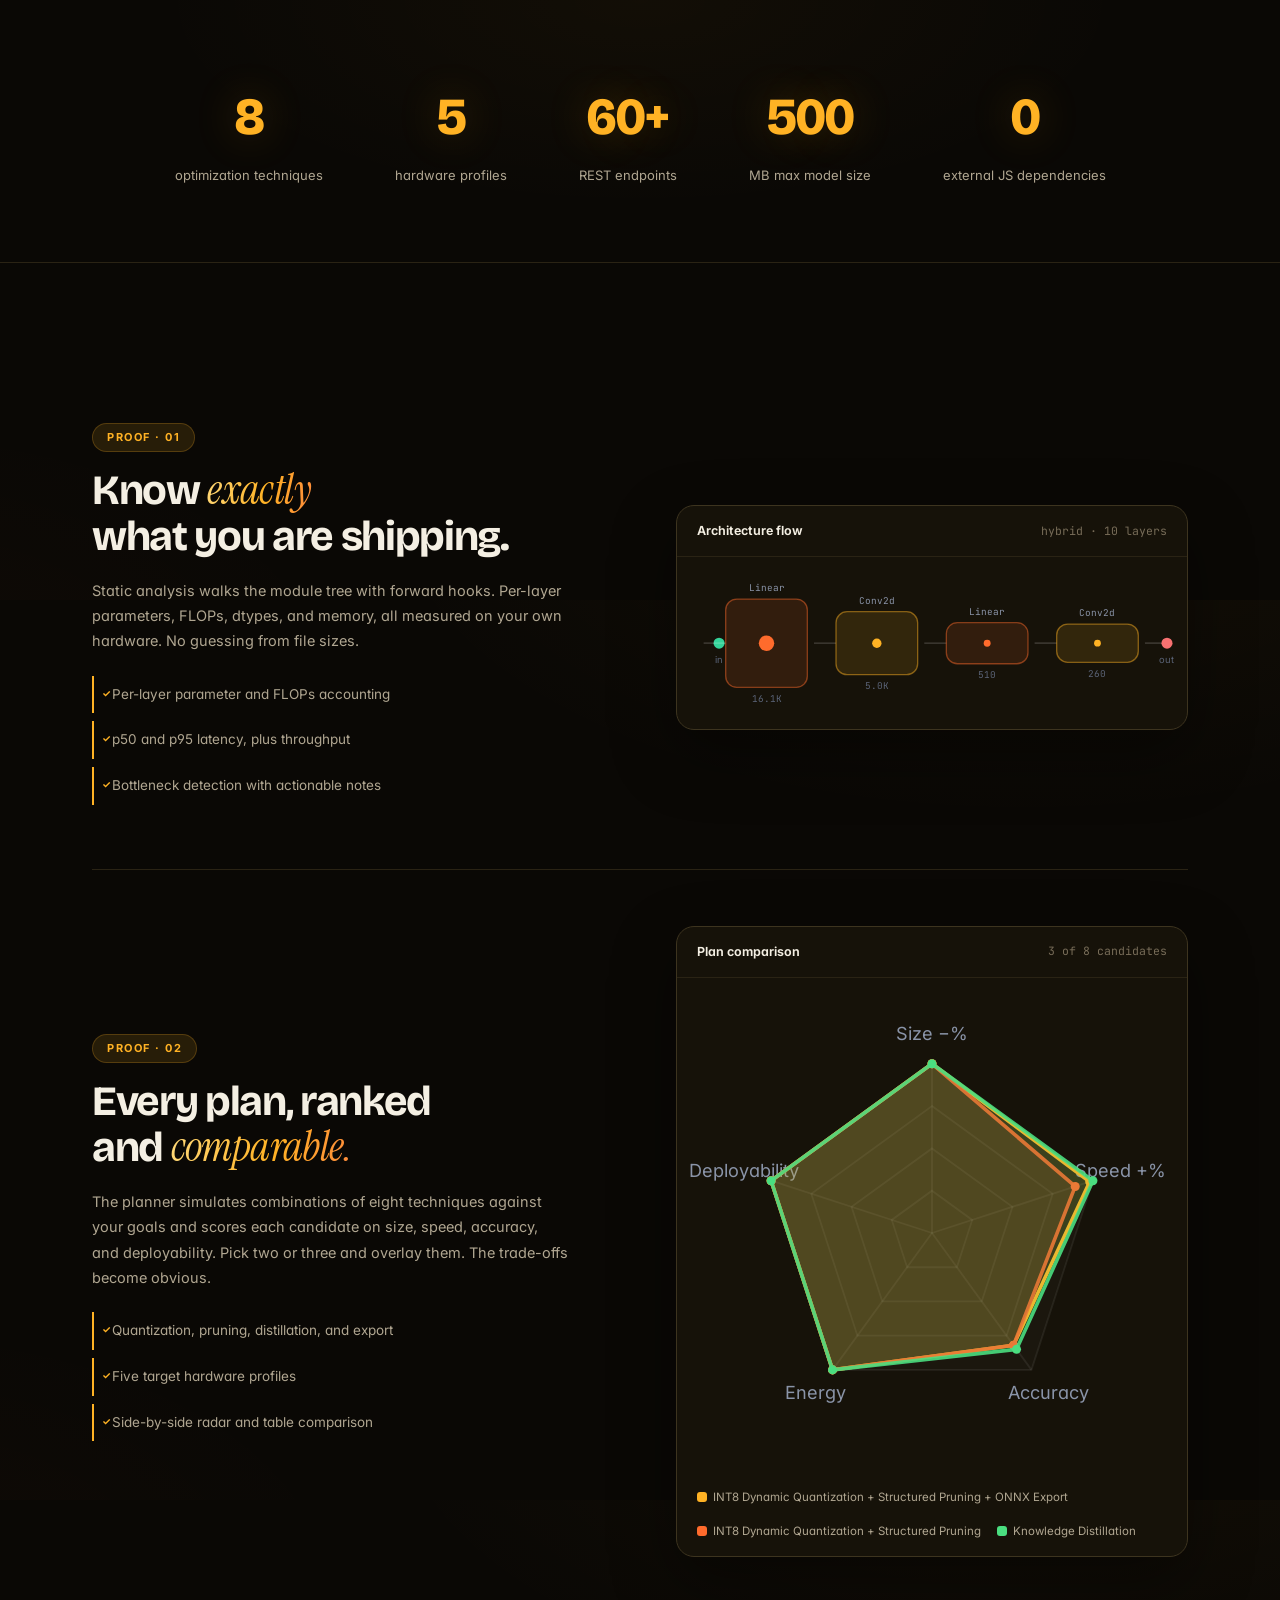
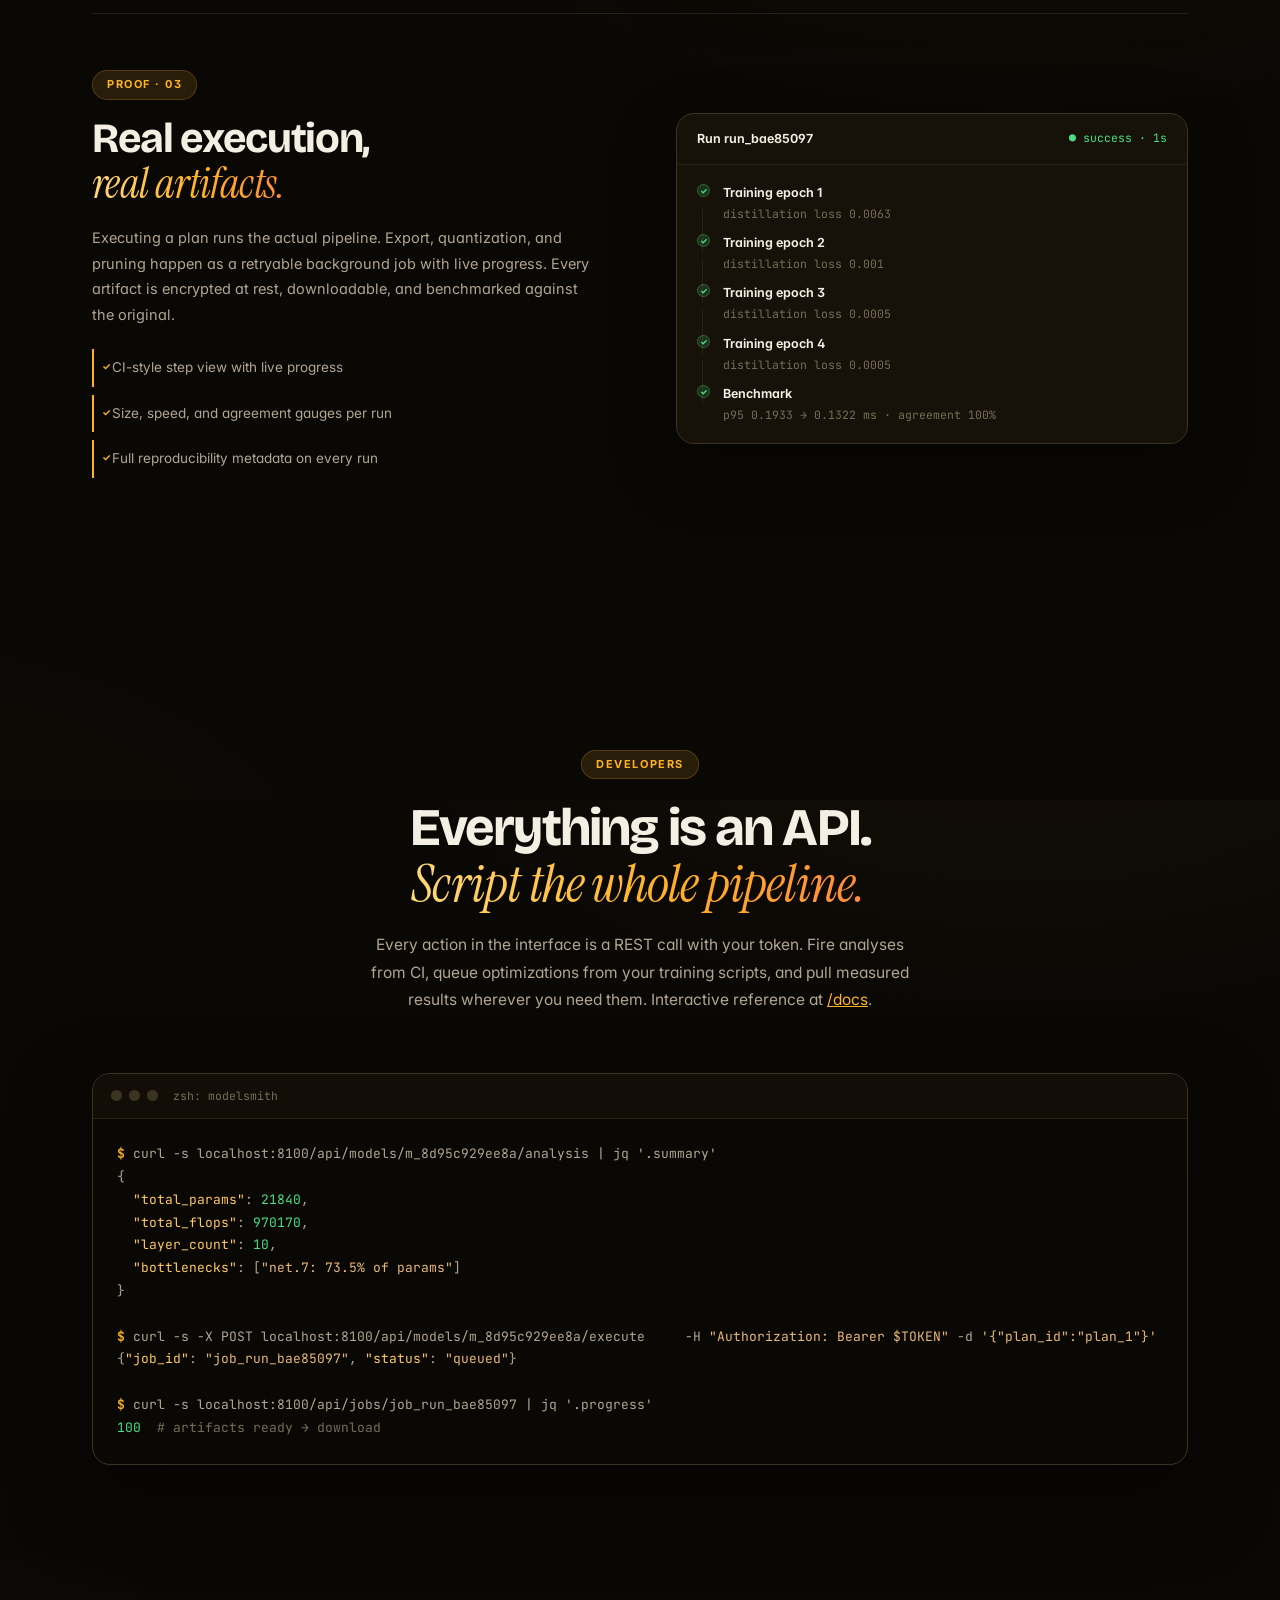
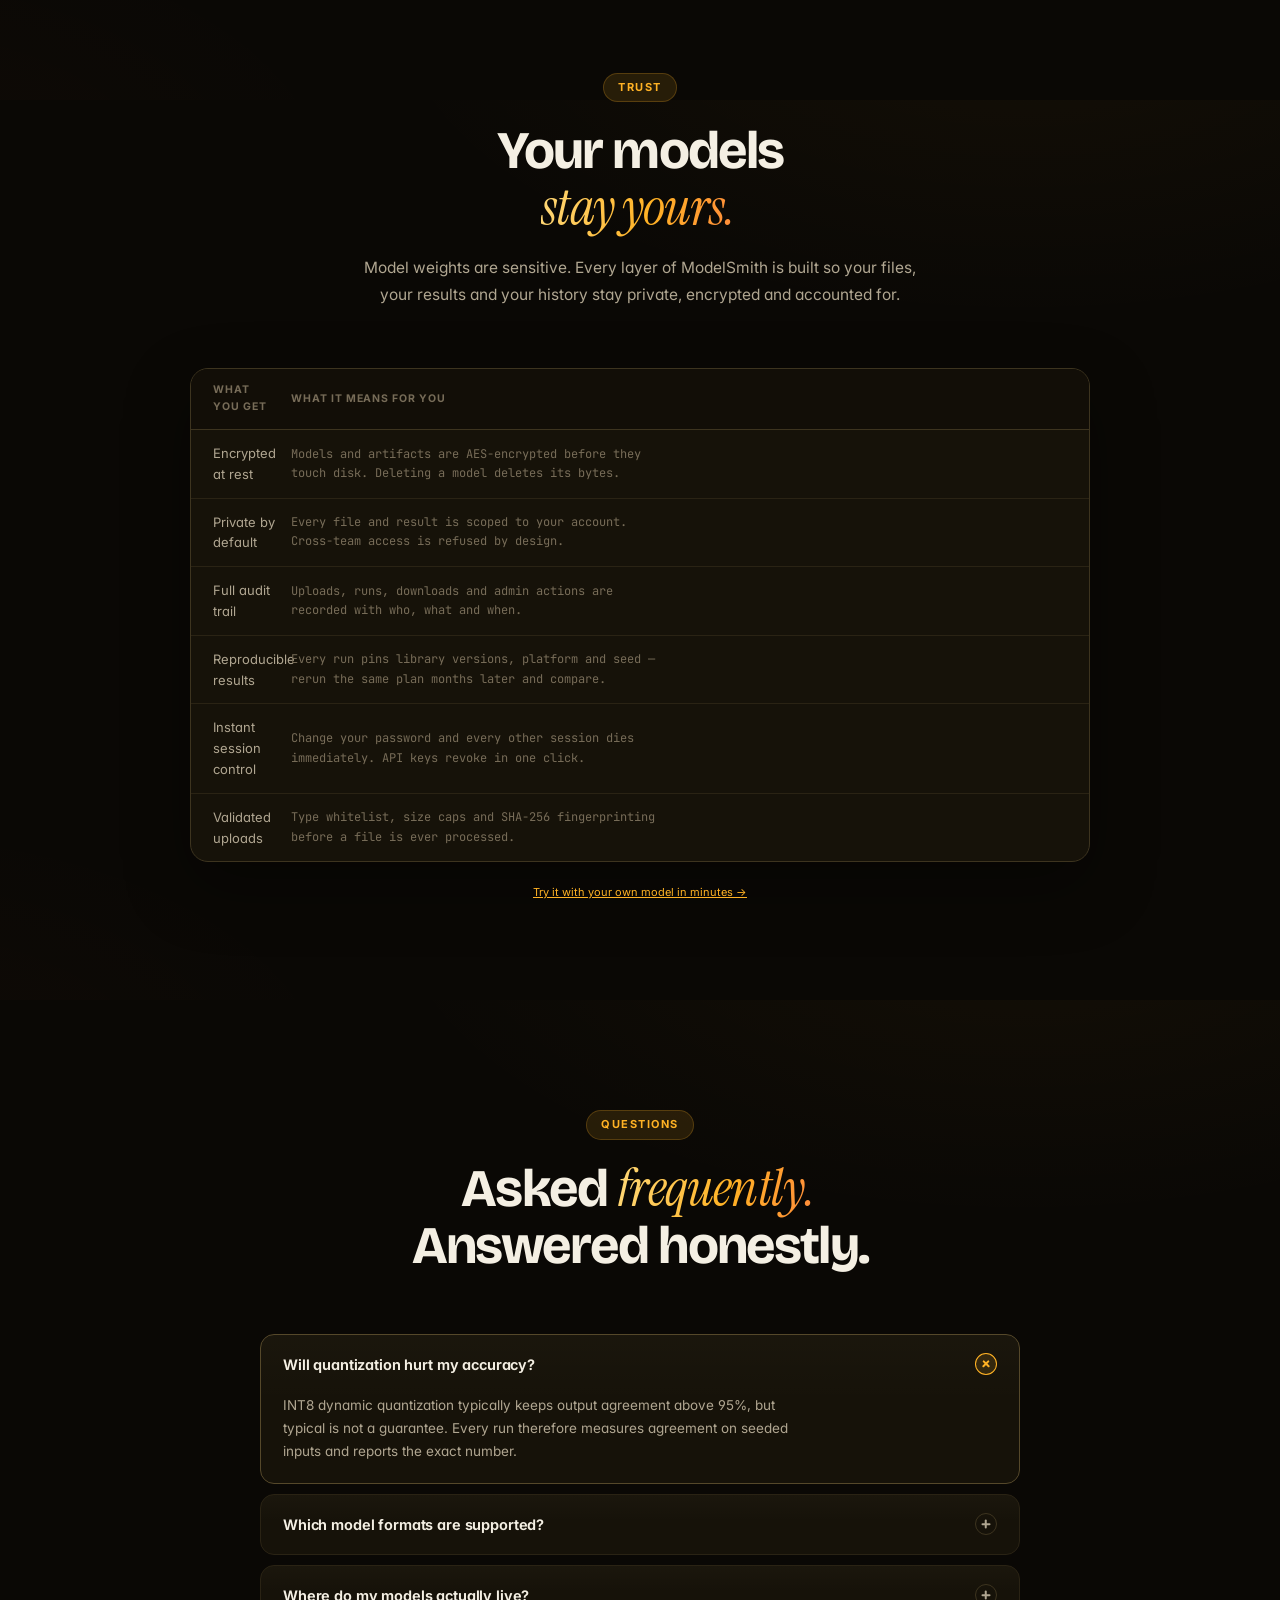
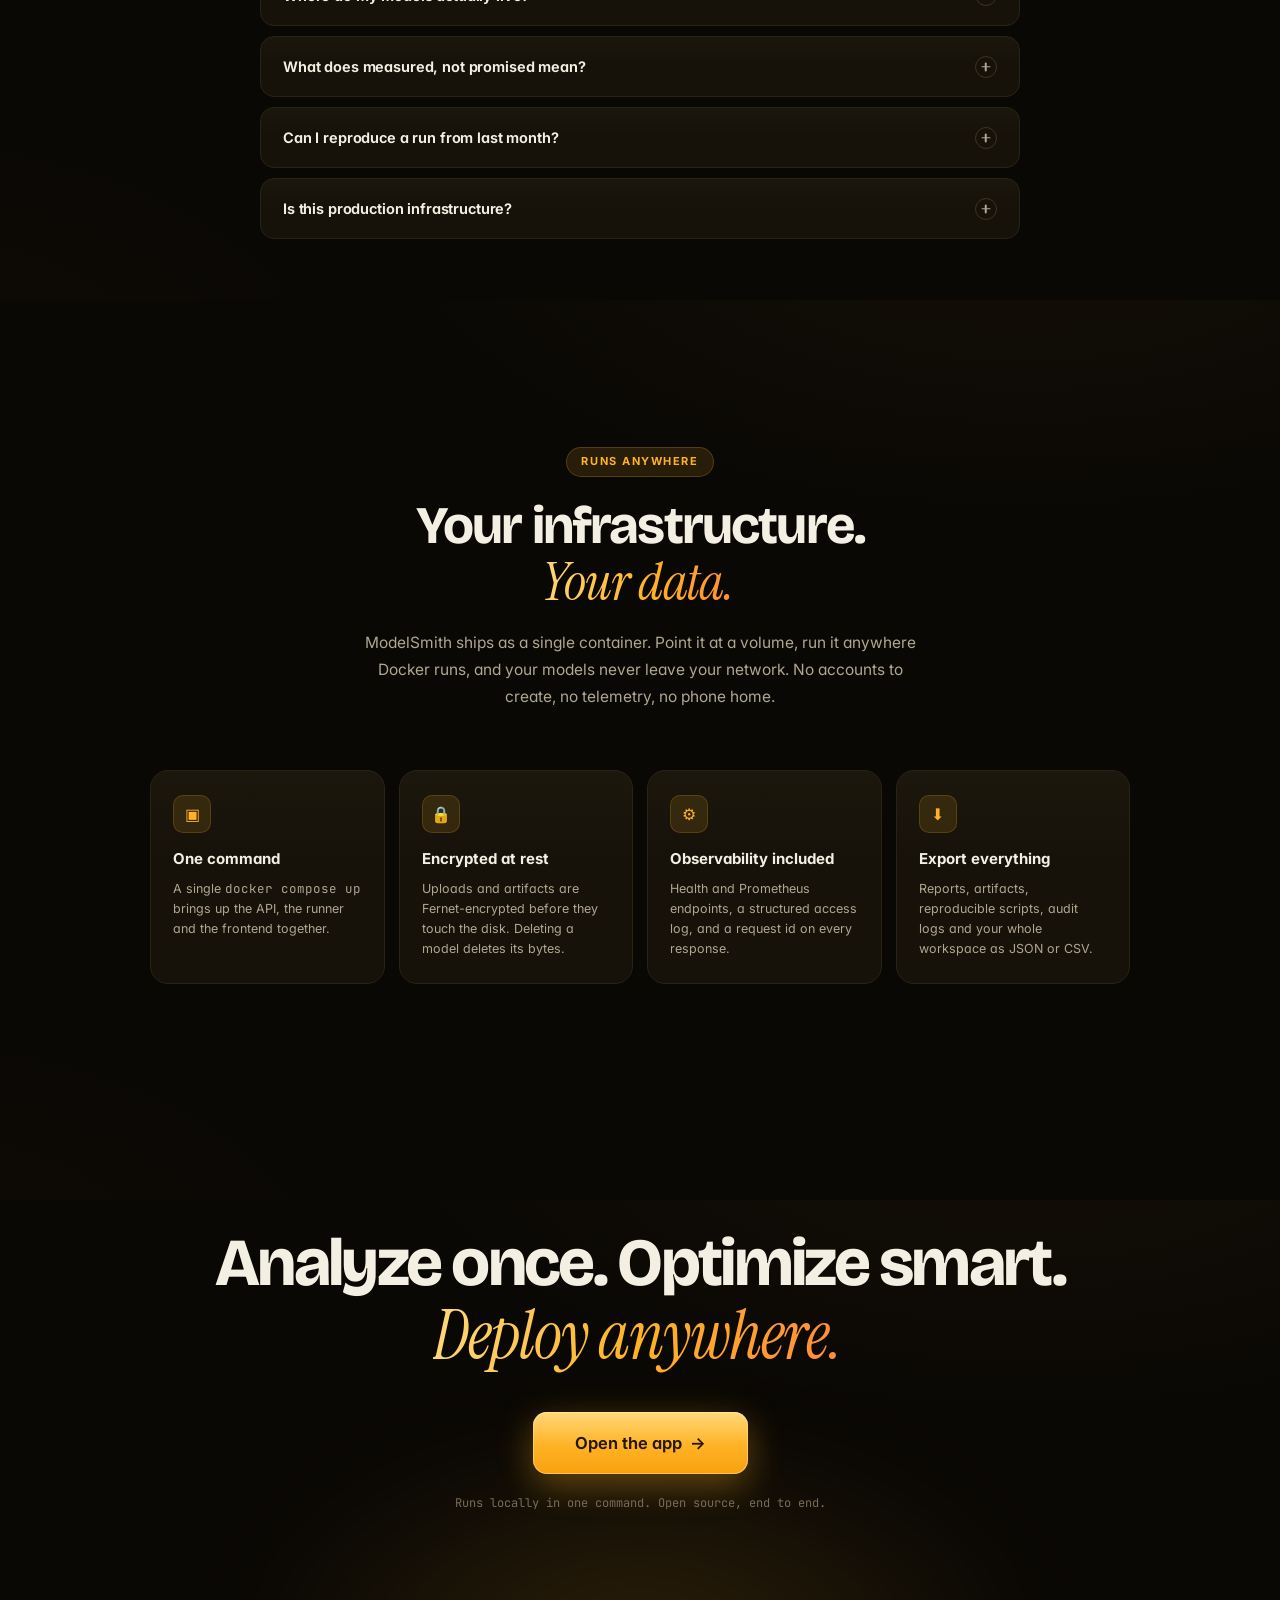
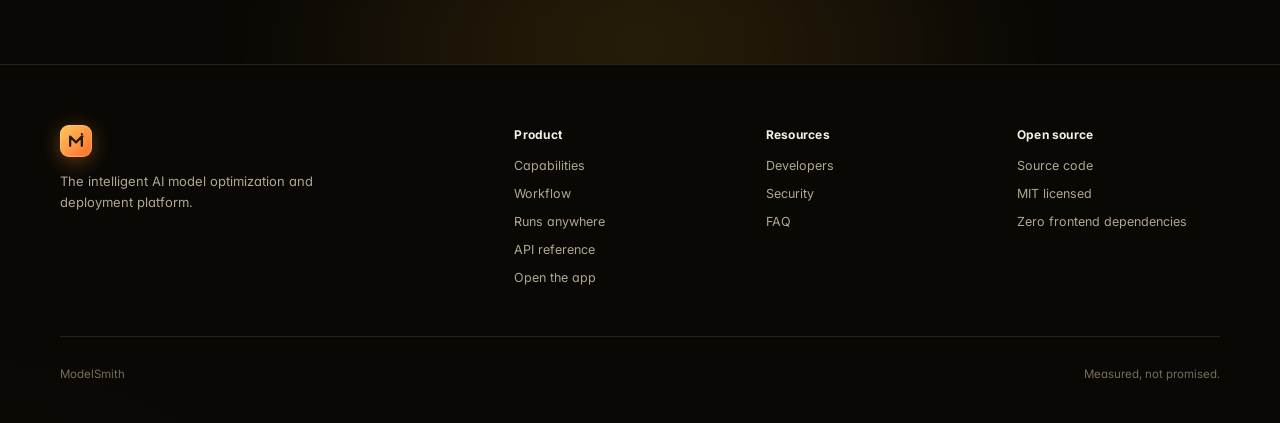
==== commit ada3ff6e: "live backend list" ====
--- a/app/index.html
+++ b/app/index.html
@@ -7,7 +7,7 @@
   <link rel="preconnect" href="https://fonts.googleapis.com">
   <link rel="preconnect" href="https://fonts.gstatic.com" crossorigin>
   <link href="https://fonts.googleapis.com/css2?family=Bricolage+Grotesque:opsz,wght@12..96,400..800&family=Instrument+Serif:ital@0;1&family=Inter:wght@400;500;600;700&family=JetBrains+Mono:wght@400;500;600&family=Space+Grotesk:wght@400;500;600;700&display=swap" rel="stylesheet">
-  <link rel="stylesheet" href="./style.css?b=1792842405">
+  <link rel="stylesheet" href="./style.css?b=1792843586">
   <link rel="icon" type="image/svg+xml" href="./favicon.svg">
   <meta name="description" content="ModelSmith · Analyze any AI model layer by layer, plan the right optimization, execute the pipeline, ship with measured proof of every gain.">
   <meta property="og:title" content="ModelSmith · Ship smaller, faster models.">
@@ -21,9 +21,9 @@
 <body>
   <div id="app"></div>
   <div id="modalRoot" hidden></div>
-  <script src="./api-snapshot-load.js?b=1792842405"></script>
-  <script src="./charts.js?b=1792842405"></script>
-  <script src="./landing.js?b=1792842405"></script>
-  <script src="./app.js?b=1792842405"></script>
+  <script src="./api-snapshot-load.js?b=1792843586"></script>
+  <script src="./charts.js?b=1792843586"></script>
+  <script src="./landing.js?b=1792843586"></script>
+  <script src="./app.js?b=1792843586"></script>
 </body>
 </html>
